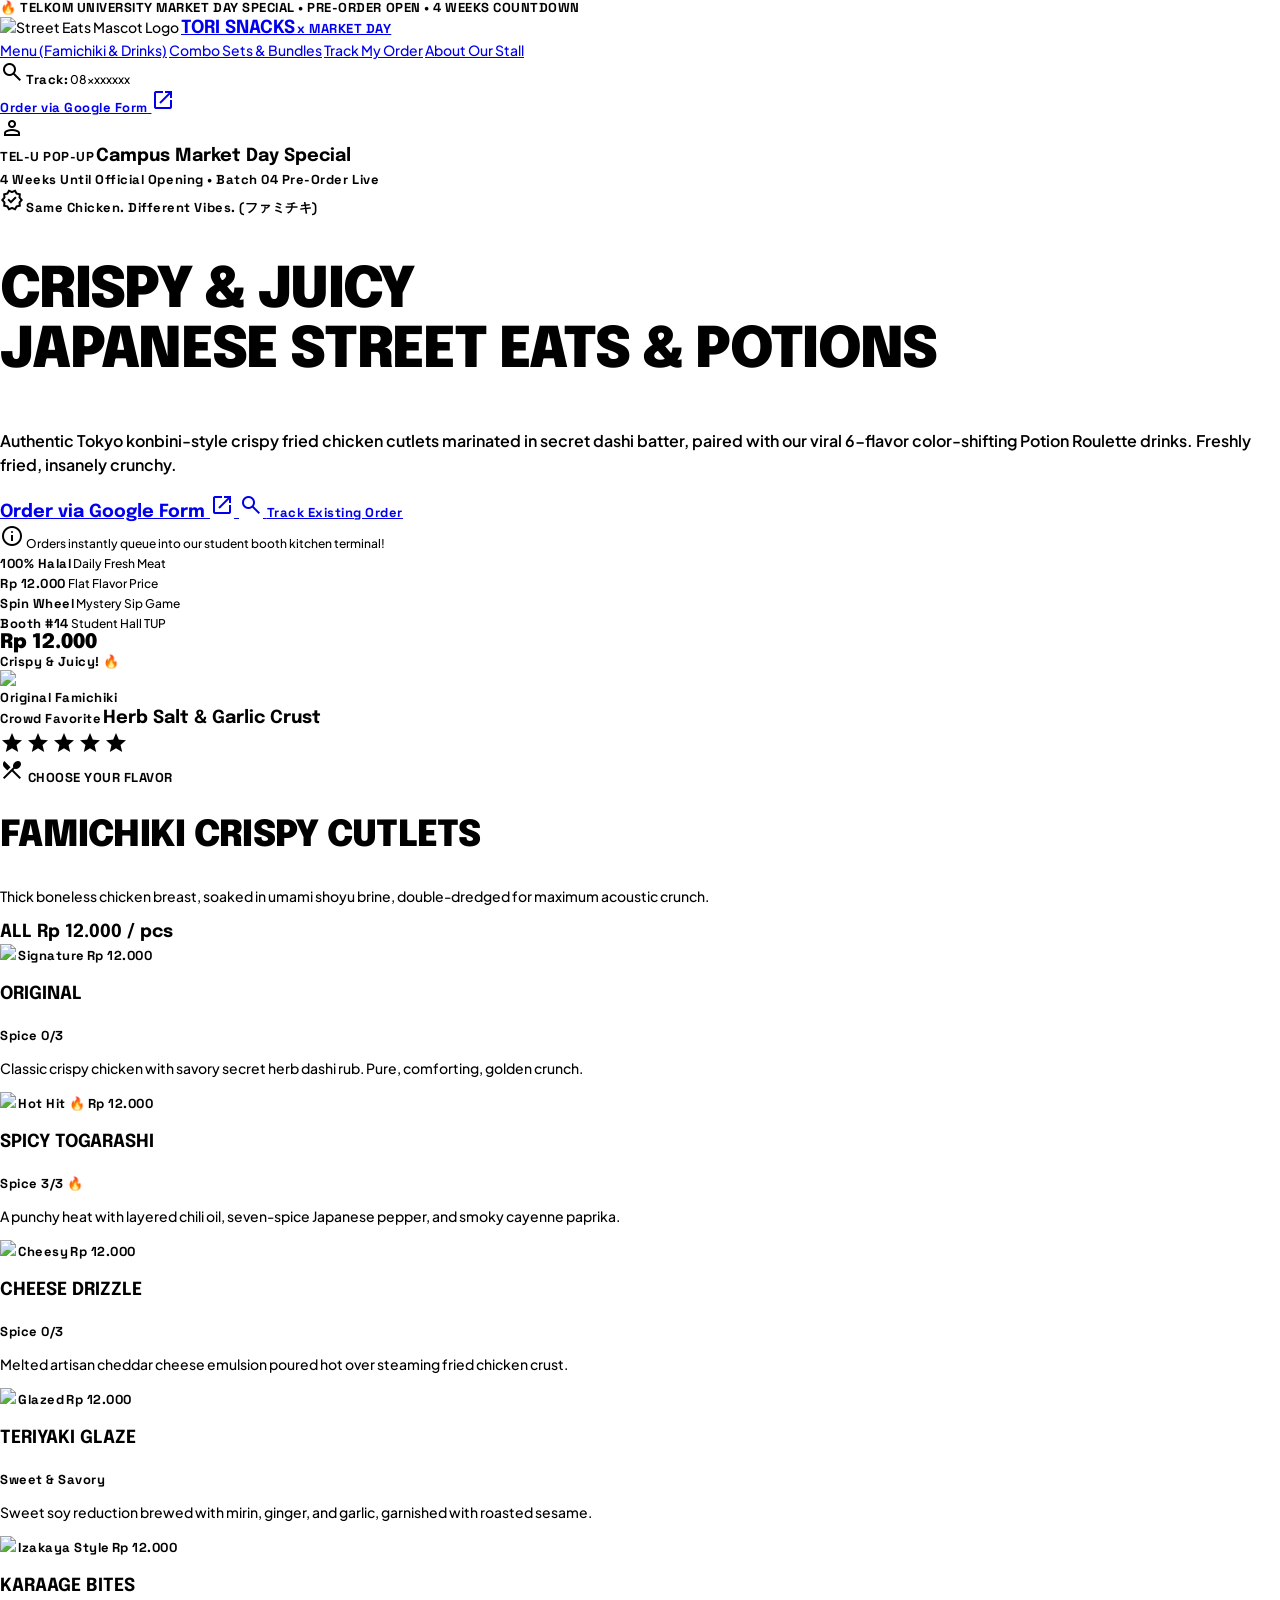
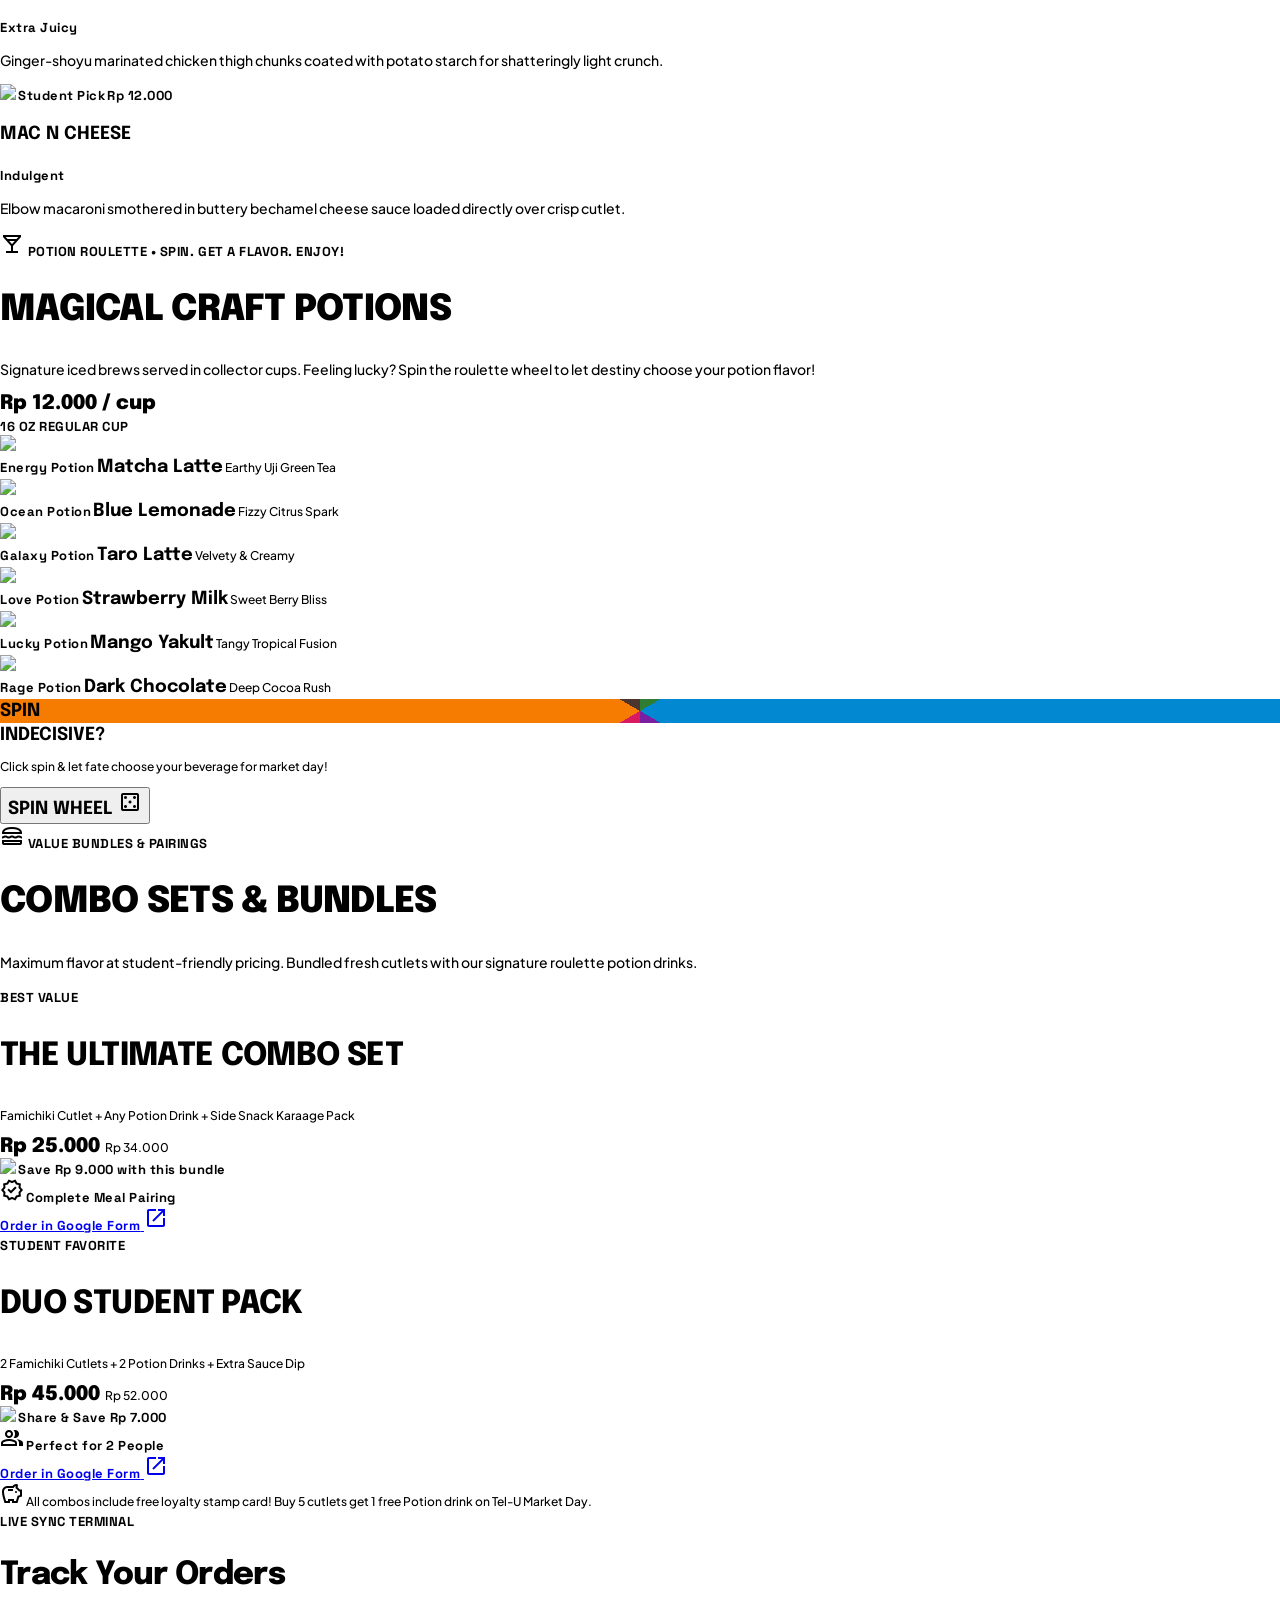
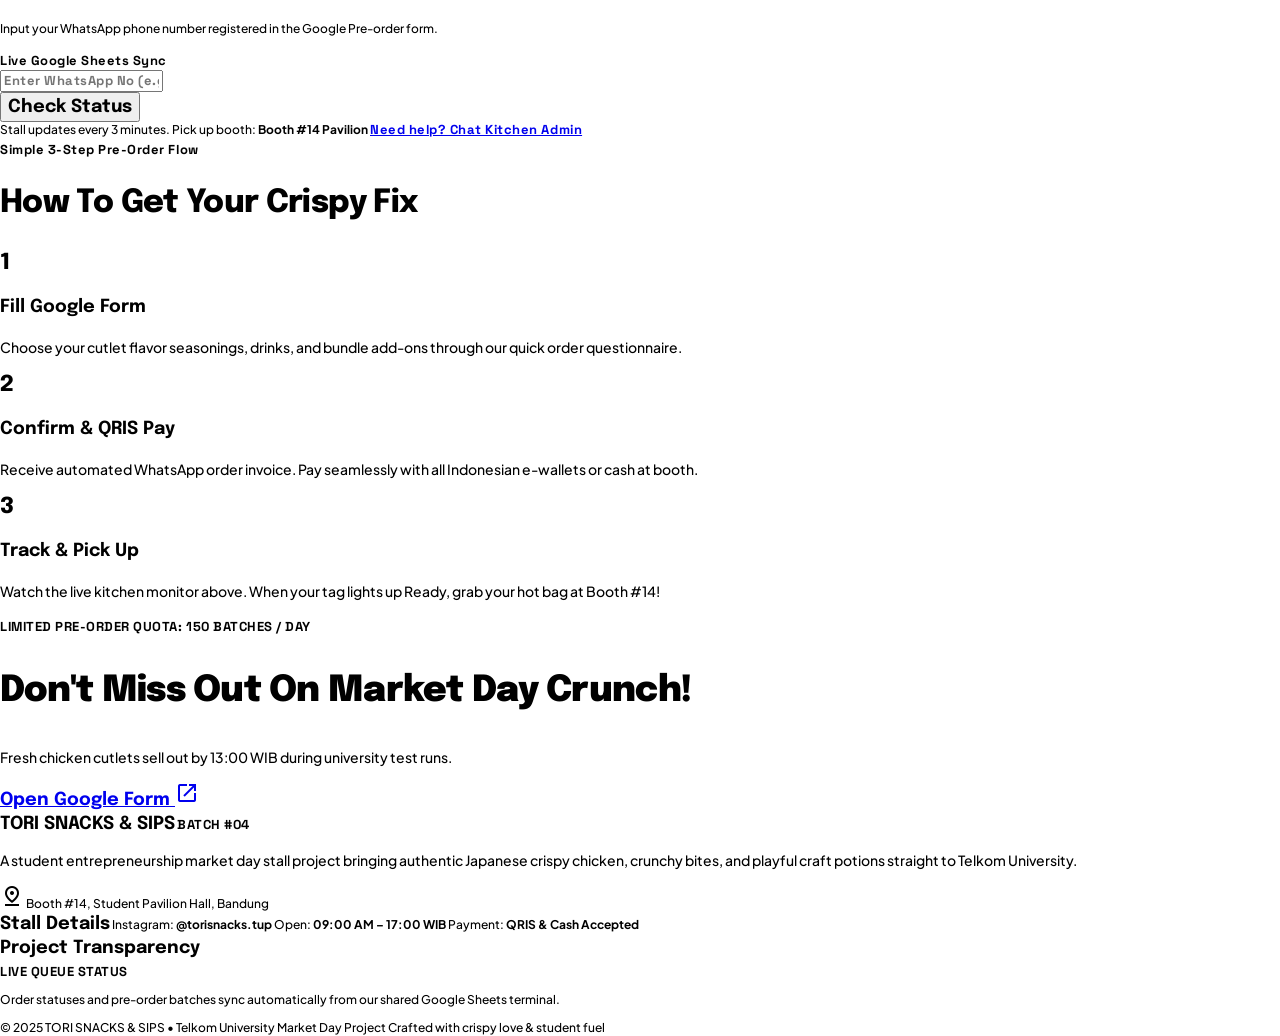
==== index.html @ 55f10fe1 "first commit" ====
<!DOCTYPE html>
<html lang="en">
<head>
  <meta charset="utf-8">
  <meta content="width=device-width, initial-scale=1.0" name="viewport">
  <meta content="web_standard" name="shell-type">
  <title>TORI SNACKS &amp; SIPS</title>

  <!-- Google Fonts & Material Symbols -->
  <link rel="preconnect" href="https://fonts.googleapis.com">
  <link rel="preconnect" href="https://fonts.gstatic.com" crossorigin>
  <link href="https://fonts.googleapis.com/css2?family=Epilogue:wght@700;800;900&amp;family=Plus+Jakarta+Sans:wght@500;600;700&amp;family=Space+Grotesk:wght@700&amp;display=swap" rel="stylesheet">
  <link href="https://fonts.googleapis.com/css2?family=Material+Symbols+Outlined:opsz,wght,FILL,GRAD@20..48,100..700,0..1,-50..200" rel="stylesheet">
  <link href="https://fonts.googleapis.com/css2?family=Material+Symbols+Outlined:wght,FILL@100..700,0..1&amp;display=swap" rel="stylesheet">

  <!-- Tailwind CSS Play CDN with Plugins -->
  <script src="https://cdn.tailwindcss.com?plugins=forms,container-queries"></script>

  <!-- Exact Tailwind Theme Configuration (Synchronous for Pixel-Perfect Fonts) -->
  <script id="tailwind-config">
    tailwind.config = {
      darkMode: "class",
      theme: {
        extend: {
          "colors": {
            "on-surface": "#1e1b16",
            "on-tertiary": "#ffffff",
            "on-primary-fixed-variant": "#930010",
            "tertiary-fixed": "#ffddb9",
            "surface-container-high": "#eee7dd",
            "on-secondary-fixed-variant": "#474746",
            "surface-dim": "#e0d9d0",
            "secondary-fixed": "#e5e2e1",
            "on-primary": "#ffffff",
            "surface-container": "#f4ede3",
            "on-background": "#1e1b16",
            "inverse-on-surface": "#f7f0e6",
            "outline-variant": "#e4beba",
            "inverse-surface": "#33302a",
            "surface-container-highest": "#e8e2d8",
            "primary": "#af101a",
            "on-secondary-container": "#636262",
            "secondary-container": "#e2dfde",
            "tertiary-container": "#9e6300",
            "outline": "#8f6f6c",
            "on-tertiary-fixed": "#2b1700",
            "primary-fixed-dim": "#ffb3ac",
            "on-primary-container": "#fff2f0",
            "on-secondary": "#ffffff",
            "inverse-primary": "#ffb3ac",
            "surface": "#fff8f0",
            "on-error": "#ffffff",
            "tertiary-fixed-dim": "#ffb961",
            "on-primary-fixed": "#410003",
            "secondary": "#5f5e5e",
            "secondary-fixed-dim": "#c8c6c5",
            "on-error-container": "#93000a",
            "primary-container": "#d32f2f",
            "surface-variant": "#e8e2d8",
            "surface-bright": "#fff8f0",
            "error-container": "#ffdad6",
            "on-tertiary-fixed-variant": "#663e00",
            "error": "#ba1a1a",
            "on-secondary-fixed": "#1b1b1c",
            "surface-container-lowest": "#ffffff",
            "on-tertiary-container": "#fff3ea",
            "primary-fixed": "#ffdad6",
            "tertiary": "#7d4d00",
            "on-surface-variant": "#5b403d",
            "surface-container-low": "#faf3e9",
            "background": "#fff8f0",
            "surface-tint": "#ba1a20"
          },
          "borderRadius": {
            "DEFAULT": "0.25rem",
            "lg": "0.5rem",
            "xl": "0.75rem",
            "full": "9999px"
          },
          "spacing": {
            "gutter-desktop": "1.5rem",
            "space-md": "0.875rem",
            "space-sm": "0.5rem",
            "space-xs": "0.25rem",
            "margin": "1rem",
            "space-xl": "2rem",
            "gutter": "1rem",
            "margin-desktop": "2.5rem",
            "space-lg": "1.25rem"
          },
          "fontFamily": {
            "label-badge": ["Space Grotesk"],
            "headline-sm": ["Epilogue"],
            "headline-md": ["Epilogue"],
            "body-sm": ["Plus Jakarta Sans"],
            "price-display": ["Epilogue"],
            "headline-lg-mobile": ["Epilogue"],
            "body-md": ["Plus Jakarta Sans"],
            "display-hero-mobile": ["Epilogue"],
            "headline-lg": ["Epilogue"],
            "body-lg": ["Plus Jakarta Sans"],
            "display-hero": ["Epilogue"]
          },
          "fontSize": {
            "label-badge": ["13px", { "lineHeight": "16px", "letterSpacing": "0.04em", "fontWeight": "700" }],
            "headline-sm": ["18px", { "lineHeight": "24px", "fontWeight": "700" }],
            "headline-md": ["22px", { "lineHeight": "28px", "fontWeight": "800" }],
            "body-sm": ["12px", { "lineHeight": "16px", "fontWeight": "500" }],
            "price-display": ["20px", { "lineHeight": "22px", "fontWeight": "900" }],
            "headline-lg-mobile": ["26px", { "lineHeight": "32px", "fontWeight": "800" }],
            "body-md": ["14px", { "lineHeight": "20px", "fontWeight": "500" }],
            "display-hero-mobile": ["36px", { "lineHeight": "40px", "letterSpacing": "-0.02em", "fontWeight": "900" }],
            "headline-lg": ["32px", { "lineHeight": "38px", "letterSpacing": "-0.02em", "fontWeight": "800" }],
            "body-lg": ["16px", { "lineHeight": "24px", "fontWeight": "600" }],
            "display-hero": ["56px", { "lineHeight": "60px", "letterSpacing": "-0.03em", "fontWeight": "900" }]
          }
        }
      }
    };
  </script>

  <!-- External Stylesheet (Custom Styling & Animations) -->
  <link rel="stylesheet" href="style.css">

  <!-- External Script (Order Tracking & Interactive Logic) -->
  <script src="script.js" defer></script>
</head>

<body class="bg-surface text-on-surface font-body-md selection:bg-primary-fixed selection:text-on-primary-fixed">

  <!-- ==========================================
       HEADER
       ========================================== -->
  <header class="fixed top-0 left-0 right-0 z-50 bg-surface/95 backdrop-blur-md shadow-[0_1px_8px_rgba(0,0,0,0.06)]">
    <!-- Announcement Banner -->
    <div class="bg-primary text-on-primary font-label-badge text-label-badge text-center py-1.5 px-margin tracking-wide overflow-hidden whitespace-nowrap border-b border-inverse-surface/10">
      <span>🔥 TELKOM UNIVERSITY MARKET DAY SPECIAL • PRE-ORDER OPEN • 4 WEEKS COUNTDOWN</span>
    </div>

    <!-- Main Navigation Bar -->
    <div class="h-20 max-w-7xl mx-auto px-margin lg:px-margin-desktop flex items-center justify-between gap-space-md">
      <div class="flex items-center gap-space-sm shrink-0">
        <img alt="Street Eats Mascot Logo" class="h-8 w-auto object-contain" src="https://lh3.googleusercontent.com/aida-public/[base64]">
        <a class="flex flex-col" data-path="menu" href="#menu">
          <span class="font-headline-sm text-headline-sm uppercase tracking-tight text-on-surface leading-tight">TORI SNACKS</span>
          <span class="font-label-badge text-label-badge text-primary uppercase">x MARKET DAY</span>
        </a>
      </div>

      <nav class="hidden xl:flex items-center gap-space-lg" data-active-classes="text-primary font-bold">
        <a aria-current="page" class="transition-colors text-primary font-bold" data-path="menu" href="#menu">Menu (Famichiki &amp; Drinks)</a>
        <a class="font-body-md text-body-md text-on-surface-variant hover:text-on-surface transition-colors" data-path="combo-sets-and-bundles" href="#combos-section">Combo Sets &amp; Bundles</a>
        <a class="font-body-md text-body-md text-on-surface-variant hover:text-on-surface transition-colors" data-path="track-my-order" href="#track-section">Track My Order</a>
        <a class="font-body-md text-body-md text-on-surface-variant hover:text-on-surface transition-colors" data-path="about-our-stall" href="#booth-details">About Our Stall</a>
      </nav>

      <div class="flex items-center gap-space-sm">
        <div id="header-quick-track" class="hidden sm:flex items-center bg-surface-container rounded-full px-space-md py-1.5 gap-space-xs cursor-pointer hover:bg-surface-container-high transition-colors">
          <span class="material-symbols-outlined text-[16px] text-on-surface-variant">search</span>
          <span class="font-label-badge text-label-badge text-on-surface-variant uppercase">Track:</span>
          <span class="font-body-sm text-body-sm text-on-surface">08xxxxxxx</span>
        </div>
        <a class="inline-flex items-center gap-space-xs bg-primary-container text-on-primary font-label-badge text-label-badge px-space-md py-2.5 rounded-xl shadow-[3px_3px_0px_rgba(30,30,30,0.9)] hover:bg-primary transition-all active:translate-x-0.5 active:translate-y-0.5" href="https://forms.gle/mZKQudvXEUE7D7Ty5" rel="noopener noreferrer" target="_blank">
          <span class="whitespace-nowrap">Order via Google Form</span>
          <span class="material-symbols-outlined text-[16px]">open_in_new</span>
        </a>
        <div class="w-8 h-8 rounded-full bg-primary flex items-center justify-center shrink-0">
          <span class="material-symbols-outlined text-on-primary text-[18px]">person</span>
        </div>
      </div>
    </div>
  </header>

  <!-- ==========================================
       MAIN
       ========================================== -->
  <main class="w-full pt-20 bg-surface min-h-[calc(100vh-80px)]">
    <div class="flex flex-col w-full">

      <!-- Dynamic Paper Texture Backing with Subtle Retro Grain -->
      <div class="relative w-full overflow-hidden bg-surface">
        <!-- Decorative Floating Stickers & Ambient Glows -->
        <div class="absolute -top-12 -left-12 w-64 h-64 rounded-full bg-tertiary-fixed-dim/20 blur-3xl pointer-events-none"></div>
        <div class="absolute top-80 -right-16 w-80 h-80 rounded-full bg-primary-fixed/20 blur-3xl pointer-events-none"></div>

        <!-- HERO SECTION -->
        <section class="max-w-7xl mx-auto px-margin lg:px-margin-desktop pt-space-lg pb-space-xl">
          <!-- Announcement Banner -->
          <div class="flex flex-wrap items-center justify-between gap-space-sm bg-surface-container-highest px-space-md py-space-sm rounded-xl mb-space-lg shadow-sm mt-space-lg">
            <div class="flex items-center gap-space-xs">
              <span class="bg-primary text-on-primary font-label-badge text-label-badge px-2.5 py-1 rounded-full uppercase">TEL-U POP-UP</span>
              <span class="font-headline-sm text-headline-sm uppercase tracking-tight text-on-surface">Campus Market Day Special</span>
            </div>
            <div class="flex items-center gap-2">
              <span class="w-2.5 h-2.5 rounded-full bg-primary animate-ping"></span>
              <span class="font-label-badge text-label-badge text-primary uppercase">4 Weeks Until Official Opening • Batch 04 Pre-Order Live</span>
            </div>
          </div>

          <div class="grid grid-cols-1 lg:grid-cols-12 gap-space-lg items-center">
            <!-- Hero Text & Quick Action -->
            <div class="lg:col-span-7 flex flex-col gap-space-md">
              <div class="inline-flex items-center gap-2 self-start bg-tertiary-fixed text-on-tertiary-fixed px-3 py-1 rounded-full shadow-sm">
                <span class="material-symbols-outlined text-[18px]">verified</span>
                <span class="font-label-badge text-label-badge uppercase">Same Chicken. Different Vibes. (ファミチキ)</span>
              </div>
              <h1 class="font-display-hero text-display-hero uppercase text-on-surface tracking-tighter">
                CRISPY &amp; JUICY <br class="hidden sm:inline">
                <span class="text-primary underline decoration-tertiary-fixed-dim decoration-wavy decoration-4">JAPANESE STREET</span> EATS &amp; POTIONS
              </h1>
              <p class="font-body-lg text-body-lg text-on-surface-variant max-w-xl">
                Authentic Tokyo konbini-style crispy fried chicken cutlets marinated in secret dashi batter, paired with our viral 6-flavor color-shifting Potion Roulette drinks. Freshly fried, insanely crunchy.
              </p>
              <!-- Dual CTAs -->
              <div class="flex flex-col sm:flex-row items-stretch sm:items-center gap-space-md pt-space-xs">
                <a class="group flex items-center justify-center gap-space-sm bg-primary text-on-primary font-headline-sm text-headline-sm uppercase px-space-xl py-4 rounded-xl shadow-[4px_4px_0px_#1e1b16] hover:bg-primary-container active:translate-x-0.5 active:translate-y-0.5 transition-all" href="https://forms.gle/mZKQudvXEUE7D7Ty5" rel="noopener noreferrer" target="_blank">
                  <span>Order via Google Form</span>
                  <span class="material-symbols-outlined group-hover:translate-x-1 transition-transform">open_in_new</span>
                </a>
                <a class="flex items-center justify-center gap-space-xs bg-surface-container-low text-on-surface font-label-badge text-label-badge uppercase px-space-lg py-4 rounded-xl shadow-[3px_3px_0px_#1e1b16] hover:bg-surface-container-high active:translate-x-0.5 active:translate-y-0.5 transition-all" href="#track-section">
                  <span class="material-symbols-outlined text-primary text-[20px]">search</span>
                  <span>Track Existing Order</span>
                </a>
              </div>
              <span class="font-body-sm text-body-sm text-on-surface-variant flex items-center gap-1.5">
                <span class="material-symbols-outlined text-tertiary-container text-[16px]">info</span>
                Orders instantly queue into our student booth kitchen terminal!
              </span>
              <!-- Trust / Feature Badges -->
              <div class="grid grid-cols-2 sm:grid-cols-4 gap-space-sm pt-space-md">
                <div class="bg-surface-container p-space-sm rounded-lg flex flex-col items-start">
                  <span class="font-label-badge text-label-badge text-primary uppercase">100% Halal</span>
                  <span class="font-body-sm text-body-sm text-on-surface">Daily Fresh Meat</span>
                </div>
                <div class="bg-surface-container p-space-sm rounded-lg flex flex-col items-start">
                  <span class="font-label-badge text-label-badge text-primary uppercase">Rp 12.000</span>
                  <span class="font-body-sm text-body-sm text-on-surface">Flat Flavor Price</span>
                </div>
                <div class="bg-surface-container p-space-sm rounded-lg flex flex-col items-start">
                  <span class="font-label-badge text-label-badge text-primary uppercase">Spin Wheel</span>
                  <span class="font-body-sm text-body-sm text-on-surface">Mystery Sip Game</span>
                </div>
                <div class="bg-surface-container p-space-sm rounded-lg flex flex-col items-start">
                  <span class="font-label-badge text-label-badge text-primary uppercase">Booth #14</span>
                  <span class="font-body-sm text-body-sm text-on-surface">Student Hall TUP</span>
                </div>
              </div>
            </div>

            <!-- Hero Food Visual Composition -->
            <div class="lg:col-span-5 relative flex justify-center mt-space-lg lg:mt-0">
              <div class="relative w-full max-w-md bg-surface-container-low p-space-md rounded-2xl shadow-[6px_6px_0px_#1e1b16] flex flex-col items-center hover-card-lift">
                <!-- Floating Sticker -->
                <div class="absolute -top-4 -right-4 bg-primary text-on-primary font-price-display text-price-display px-4 py-2 rounded-full shadow-[3px_3px_0px_#1e1b16] rotate-6 z-10 animate-sticker-1">
                  Rp 12.000
                </div>
                <div class="absolute -top-3 -left-3 bg-tertiary-fixed text-on-tertiary-fixed font-label-badge text-label-badge px-3 py-1 rounded-lg -rotate-6 z-10 uppercase animate-sticker-2">
                  Crispy &amp; Juicy! 🔥
                </div>
                <!-- Image Container -->
                <div class="w-full h-72 rounded-xl overflow-hidden bg-surface-container flex items-center justify-center relative zoom-img-container">
                  <img class="w-full h-full object-cover" data-alt="A macro studio shot of golden crunchy Japanese Famichiki fried chicken cutlet steaming hot in a red and white branded paper pouch, crispy craggy batter texture, vibrant lighting, clean commercial food photography against warm cream studio background" src="https://lh3.googleusercontent.com/aida-public/[base64]">
                  <div class="absolute bottom-3 left-3 bg-on-surface/85 backdrop-blur-sm text-surface-container-lowest px-3 py-1 rounded-full text-label-badge font-label-badge uppercase">
                    Original Famichiki
                  </div>
                </div>
                <div class="w-full mt-space-md flex items-center justify-between">
                  <div>
                    <span class="font-label-badge text-label-badge text-primary uppercase block">Crowd Favorite</span>
                    <span class="font-headline-sm text-headline-sm text-on-surface">Herb Salt &amp; Garlic Crust</span>
                  </div>
                  <div class="flex items-center gap-1 text-tertiary-container">
                    <span class="material-symbols-outlined text-[20px]" style="font-variation-settings: 'FILL' 1;">star</span>
                    <span class="material-symbols-outlined text-[20px]" style="font-variation-settings: 'FILL' 1;">star</span>
                    <span class="material-symbols-outlined text-[20px]" style="font-variation-settings: 'FILL' 1;">star</span>
                    <span class="material-symbols-outlined text-[20px]" style="font-variation-settings: 'FILL' 1;">star</span>
                    <span class="material-symbols-outlined text-[20px]" style="font-variation-settings: 'FILL' 1;">star</span>
                  </div>
                </div>
              </div>
            </div>
          </div>
        </section>
      </div>

      <!-- ==========================================
           SECTION 1: FAMICHIKI FLAVOR SHOWCASE
           (3x2 Bento Grid - Pure Display, No Add Button)
           ========================================== -->
      <section id="menu" class="max-w-7xl mx-auto px-margin lg:px-margin-desktop py-space-xl">
        <div class="flex flex-col sm:flex-row sm:items-end justify-between gap-space-sm mb-space-lg">
          <div>
            <div class="inline-flex items-center gap-1.5 text-primary font-label-badge text-label-badge uppercase">
              <span class="material-symbols-outlined text-[16px]">restaurant_menu</span>
              <span>CHOOSE YOUR FLAVOR</span>
            </div>
            <h2 class="font-display-hero-mobile lg:font-headline-lg text-display-hero-mobile lg:text-headline-lg uppercase text-on-surface tracking-tight">
              FAMICHIKI CRISPY CUTLETS
            </h2>
            <p class="font-body-md text-body-md text-on-surface-variant">Thick boneless chicken breast, soaked in umami shoyu brine, double-dredged for maximum acoustic crunch.</p>
          </div>
          <div class="bg-primary text-on-primary font-headline-sm text-headline-sm px-4 py-2 rounded-xl shadow-[3px_3px_0px_#1e1b16] self-start sm:self-auto">
            ALL Rp 12.000 / pcs
          </div>
        </div>

        <!-- 6 Flavors Grid -->
        <div class="grid grid-cols-1 md:grid-cols-2 lg:grid-cols-3 gap-space-lg">
          <!-- 1. ORIGINAL -->
          <div class="bg-surface-container-lowest p-space-md rounded-2xl shadow-[4px_4px_0px_#1e1b16] flex flex-col justify-between hover-card-lift">
            <div>
              <div class="h-48 w-full rounded-xl overflow-hidden bg-surface-container relative mb-space-sm zoom-img-container">
                <img class="w-full h-full object-cover" data-alt="Close-up appetizing shot of an original golden crispy Japanese fried chicken cutlet piece with light herb seasoning crumbs, crunchy golden brown texture, warm food magazine photography style" src="https://lh3.googleusercontent.com/aida-public/[base64]">
                <span class="absolute top-2.5 left-2.5 bg-surface-container-low text-on-surface font-label-badge text-label-badge px-2 py-0.5 rounded-md shadow-sm uppercase">Signature</span>
                <span class="absolute bottom-2.5 right-2.5 bg-primary text-on-primary font-label-badge text-label-badge px-2.5 py-1 rounded-full shadow-sm">Rp 12.000</span>
              </div>
              <div class="flex items-center justify-between mb-1">
                <h3 class="font-headline-sm text-headline-sm uppercase text-on-surface">ORIGINAL</h3>
                <span class="text-tertiary font-label-badge text-label-badge uppercase">Spice 0/3</span>
              </div>
              <p class="font-body-md text-body-md text-on-surface-variant">Classic crispy chicken with savory secret herb dashi rub. Pure, comforting, golden crunch.</p>
            </div>
          </div>

          <!-- 2. SPICY -->
          <div class="bg-surface-container-lowest p-space-md rounded-2xl shadow-[4px_4px_0px_#1e1b16] flex flex-col justify-between hover-card-lift">
            <div>
              <div class="h-48 w-full rounded-xl overflow-hidden bg-surface-container relative mb-space-sm zoom-img-container">
                <img class="w-full h-full object-cover" data-alt="Fiery red-tinted crispy Japanese spicy fried chicken coated in spicy chili pepper togarashi flakes and aromatic paprika powder, mouth-watering hot street food photo" src="https://lh3.googleusercontent.com/aida-public/[base64]">
                <span class="absolute top-2.5 left-2.5 bg-error text-on-error font-label-badge text-label-badge px-2 py-0.5 rounded-md shadow-sm uppercase">Hot Hit 🔥</span>
                <span class="absolute bottom-2.5 right-2.5 bg-primary text-on-primary font-label-badge text-label-badge px-2.5 py-1 rounded-full shadow-sm">Rp 12.000</span>
              </div>
              <div class="flex items-center justify-between mb-1">
                <h3 class="font-headline-sm text-headline-sm uppercase text-primary">SPICY TOGARASHI</h3>
                <span class="text-error font-label-badge text-label-badge uppercase">Spice 3/3 🔥</span>
              </div>
              <p class="font-body-md text-body-md text-on-surface-variant">A punchy heat with layered chili oil, seven-spice Japanese pepper, and smoky cayenne paprika.</p>
            </div>
          </div>

          <!-- 3. CHEESE -->
          <div class="bg-surface-container-lowest p-space-md rounded-2xl shadow-[4px_4px_0px_#1e1b16] flex flex-col justify-between hover-card-lift">
            <div>
              <div class="h-48 w-full rounded-xl overflow-hidden bg-surface-container relative mb-space-sm zoom-img-container">
                <img class="w-full h-full object-cover" data-alt="Crispy golden Japanese chicken cutlet covered in rich golden yellow melted cheddar cheese sauce drizzle, glistening decadent street snack food photography" src="https://lh3.googleusercontent.com/aida-public/[base64]">
                <span class="absolute top-2.5 left-2.5 bg-tertiary-fixed text-on-tertiary-fixed font-label-badge text-label-badge px-2 py-0.5 rounded-md shadow-sm uppercase">Cheesy</span>
                <span class="absolute bottom-2.5 right-2.5 bg-primary text-on-primary font-label-badge text-label-badge px-2.5 py-1 rounded-full shadow-sm">Rp 12.000</span>
              </div>
              <div class="flex items-center justify-between mb-1">
                <h3 class="font-headline-sm text-headline-sm uppercase text-on-surface">CHEESE DRIZZLE</h3>
                <span class="text-tertiary-container font-label-badge text-label-badge uppercase">Spice 0/3</span>
              </div>
              <p class="font-body-md text-body-md text-on-surface-variant">Melted artisan cheddar cheese emulsion poured hot over steaming fried chicken crust.</p>
            </div>
          </div>

          <!-- 4. TERIYAKI -->
          <div class="bg-surface-container-lowest p-space-md rounded-2xl shadow-[4px_4px_0px_#1e1b16] flex flex-col justify-between hover-card-lift">
            <div>
              <div class="h-48 w-full rounded-xl overflow-hidden bg-surface-container relative mb-space-sm zoom-img-container">
                <img class="w-full h-full object-cover" data-alt="Glossy dark amber teriyaki glazed crispy Japanese fried chicken cutlet sprinkled with toasted white sesame seeds and scallion slivers, mouthwatering restaurant styling" src="https://lh3.googleusercontent.com/aida-public/[base64]">
                <span class="absolute top-2.5 left-2.5 bg-surface-container-high text-on-surface font-label-badge text-label-badge px-2 py-0.5 rounded-md shadow-sm uppercase">Glazed</span>
                <span class="absolute bottom-2.5 right-2.5 bg-primary text-on-primary font-label-badge text-label-badge px-2.5 py-1 rounded-full shadow-sm">Rp 12.000</span>
              </div>
              <div class="flex items-center justify-between mb-1">
                <h3 class="font-headline-sm text-headline-sm uppercase text-on-surface">TERIYAKI GLAZE</h3>
                <span class="text-tertiary-container font-label-badge text-label-badge uppercase">Sweet &amp; Savory</span>
              </div>
              <p class="font-body-md text-body-md text-on-surface-variant">Sweet soy reduction brewed with mirin, ginger, and garlic, garnished with roasted sesame.</p>
            </div>
          </div>

          <!-- 5. KARAAGE -->
          <div class="bg-surface-container-lowest p-space-md rounded-2xl shadow-[4px_4px_0px_#1e1b16] flex flex-col justify-between hover-card-lift">
            <div>
              <div class="h-48 w-full rounded-xl overflow-hidden bg-surface-container relative mb-space-sm zoom-img-container">
                <img class="w-full h-full object-cover" data-alt="A heap of golden bite-sized Japanese chicken karaage nuggets in a paper street food basket, with crisp potato starch crust and juicy dark meat chicken" src="https://lh3.googleusercontent.com/aida-public/[base64]">
                <span class="absolute top-2.5 left-2.5 bg-surface-container-high text-on-surface font-label-badge text-label-badge px-2 py-0.5 rounded-md shadow-sm uppercase">Izakaya Style</span>
                <span class="absolute bottom-2.5 right-2.5 bg-primary text-on-primary font-label-badge text-label-badge px-2.5 py-1 rounded-full shadow-sm">Rp 12.000</span>
              </div>
              <div class="flex items-center justify-between mb-1">
                <h3 class="font-headline-sm text-headline-sm uppercase text-on-surface">KARAAGE BITES</h3>
                <span class="text-tertiary font-label-badge text-label-badge uppercase">Extra Juicy</span>
              </div>
              <p class="font-body-md text-body-md text-on-surface-variant">Ginger-shoyu marinated chicken thigh chunks coated with potato starch for shatteringly light crunch.</p>
            </div>
          </div>

          <!-- 6. MAC N CHEESE -->
          <div class="bg-surface-container-lowest p-space-md rounded-2xl shadow-[4px_4px_0px_#1e1b16] flex flex-col justify-between hover-card-lift">
            <div>
              <div class="h-48 w-full rounded-xl overflow-hidden bg-surface-container relative mb-space-sm zoom-img-container">
                <img class="w-full h-full object-cover" data-alt="Crispy fried chicken cutlet piled high with creamy macaroni and melted double cheese sauce topping, decadent comfort food shot with parsley dusting" src="https://lh3.googleusercontent.com/aida-public/[base64]">
                <span class="absolute top-2.5 left-2.5 bg-tertiary-fixed text-on-tertiary-fixed font-label-badge text-label-badge px-2 py-0.5 rounded-md shadow-sm uppercase">Student Pick</span>
                <span class="absolute bottom-2.5 right-2.5 bg-primary text-on-primary font-label-badge text-label-badge px-2.5 py-1 rounded-full shadow-sm">Rp 12.000</span>
              </div>
              <div class="flex items-center justify-between mb-1">
                <h3 class="font-headline-sm text-headline-sm uppercase text-on-surface">MAC N CHEESE</h3>
                <span class="text-tertiary-container font-label-badge text-label-badge uppercase">Indulgent</span>
              </div>
              <p class="font-body-md text-body-md text-on-surface-variant">Elbow macaroni smothered in buttery bechamel cheese sauce loaded directly over crisp cutlet.</p>
            </div>
          </div>
        </div>
      </section>

      <!-- ==========================================
           SECTION 2: MAGICAL CRAFT POTIONS & INTERACTIVE SPIN WHEEL
           ========================================== -->
      <section class="max-w-7xl mx-auto px-margin lg:px-margin-desktop py-space-xl">
        <div class="bg-[#24211e] text-[#fff8f0] p-space-lg lg:p-space-xl rounded-3xl shadow-[6px_6px_0px_#1e1b16] relative overflow-hidden">
          <div class="flex flex-col lg:flex-row items-start lg:items-center justify-between gap-space-md mb-space-lg border-b border-white/10 pb-space-md">
            <div>
              <div class="inline-flex items-center gap-2 bg-[#d32f2f] text-white px-3 py-1 rounded-full text-label-badge font-label-badge uppercase mb-2">
                <span class="material-symbols-outlined text-[16px]">local_bar</span>
                <span>POTION ROULETTE • SPIN. GET A FLAVOR. ENJOY!</span>
              </div>
              <h2 class="font-display-hero-mobile lg:font-headline-lg text-display-hero-mobile lg:text-headline-lg uppercase text-white tracking-tight">MAGICAL CRAFT POTIONS</h2>
              <p class="font-body-md text-body-md text-white/70 max-w-xl">Signature iced brews served in collector cups. Feeling lucky? Spin the roulette wheel to let destiny choose your potion flavor!</p>
            </div>
            <div class="flex items-center gap-3">
              <div class="bg-primary text-on-primary font-price-display text-price-display px-4 py-2 rounded-2xl shadow-[3px_3px_0px_rgba(0,0,0,0.5)]">Rp 12.000 / cup</div>
              <span class="font-label-badge text-label-badge uppercase tracking-wider text-white/60">16 OZ REGULAR CUP</span>
            </div>
          </div>

          <div class="grid grid-cols-1 lg:grid-cols-12 gap-space-lg items-center">
            <!-- 6 Potion Flavors Grid -->
            <div class="lg:col-span-8 grid grid-cols-2 sm:grid-cols-3 gap-space-md">
              <!-- 1. Energy Potion -->
              <div id="potion-card-0" class="bg-white/5 border border-white/10 rounded-2xl p-space-sm flex flex-col items-center text-center transition-all">
                <div class="w-full h-32 rounded-xl overflow-hidden mb-space-xs bg-black/20 zoom-img-container">
                  <img class="w-full h-full object-cover" data-alt="Cold iced matcha green tea latte in clear cup with lid" src="https://lh3.googleusercontent.com/aida-public/[base64]">
                </div>
                <span class="bg-[#2e7d32] text-white text-[11px] font-label-badge px-2 py-0.5 rounded uppercase mb-1">Energy Potion</span>
                <span class="font-headline-sm text-sm uppercase text-white">Matcha Latte</span>
                <span class="font-body-sm text-xs text-white/70">Earthy Uji Green Tea</span>
              </div>

              <!-- 2. Ocean Potion -->
              <div id="potion-card-1" class="bg-white/5 border border-white/10 rounded-2xl p-space-sm flex flex-col items-center text-center transition-all">
                <div class="w-full h-32 rounded-xl overflow-hidden mb-space-xs bg-black/20 zoom-img-container">
                  <img class="w-full h-full object-cover" data-alt="Bright blue ocean lemonade iced drink in clear cup" src="https://images.unsplash.com/photo-1513558161293-cdaf765ed2fd?w=500&amp;auto=format&amp;fit=crop&amp;q=60" onerror="this.onerror=null;this.src='https://images.unsplash.com/photo-1513558161293-cdaf765ed2fd?w=500&amp;auto=format&amp;fit=crop&amp;q=60';">
                </div>
                <span class="bg-[#0288d1] text-white text-[11px] font-label-badge px-2 py-0.5 rounded uppercase mb-1">Ocean Potion</span>
                <span class="font-headline-sm text-sm uppercase text-white">Blue Lemonade</span>
                <span class="font-body-sm text-xs text-white/70">Fizzy Citrus Spark</span>
              </div>

              <!-- 3. Galaxy Potion -->
              <div id="potion-card-2" class="bg-white/5 border border-white/10 rounded-2xl p-space-sm flex flex-col items-center text-center transition-all">
                <div class="w-full h-32 rounded-xl overflow-hidden mb-space-xs bg-black/20 zoom-img-container">
                  <img class="w-full h-full object-cover" data-alt="Creamy purple taro iced latte beverage in clear cup" src="https://images.unsplash.com/photo-1572490122747-3968b75cc699?w=500&amp;auto=format&amp;fit=crop&amp;q=60">
                </div>
                <span class="bg-[#7b1fa2] text-white text-[11px] font-label-badge px-2 py-0.5 rounded uppercase mb-1">Galaxy Potion</span>
                <span class="font-headline-sm text-sm uppercase text-white">Taro Latte</span>
                <span class="font-body-sm text-xs text-white/70">Velvety &amp; Creamy</span>
              </div>

              <!-- 4. Love Potion -->
              <div id="potion-card-3" class="bg-white/5 border border-white/10 rounded-2xl p-space-sm flex flex-col items-center text-center transition-all">
                <div class="w-full h-32 rounded-xl overflow-hidden mb-space-xs bg-black/20 zoom-img-container">
                  <img class="w-full h-full object-cover" data-alt="Pink strawberry milk drink with iced layers in clear plastic cup" src="https://images.unsplash.com/photo-1553787499-6f9133860278?w=500&amp;auto=format&amp;fit=crop&amp;q=60">
                </div>
                <span class="bg-[#d81b60] text-white text-[11px] font-label-badge px-2 py-0.5 rounded uppercase mb-1">Love Potion</span>
                <span class="font-headline-sm text-sm uppercase text-white">Strawberry Milk</span>
                <span class="font-body-sm text-xs text-white/70">Sweet Berry Bliss</span>
              </div>

              <!-- 5. Lucky Potion -->
              <div id="potion-card-4" class="bg-white/5 border border-white/10 rounded-2xl p-space-sm flex flex-col items-center text-center transition-all">
                <div class="w-full h-32 rounded-xl overflow-hidden mb-space-xs bg-black/20 zoom-img-container">
                  <img class="w-full h-full object-cover" data-alt="Tropical yellow iced mango yakult drink with ice cubes in clear takeaway cup" src="https://images.unsplash.com/photo-1623065422902-30a2d299bbe4?w=500&amp;auto=format&amp;fit=crop&amp;q=60">
                </div>
                <span class="bg-[#f57c00] text-white text-[11px] font-label-badge px-2 py-0.5 rounded uppercase mb-1">Lucky Potion</span>
                <span class="font-headline-sm text-sm uppercase text-white">Mango Yakult</span>
                <span class="font-body-sm text-xs text-white/70">Tangy Tropical Fusion</span>
              </div>

              <!-- 6. Rage Potion -->
              <div id="potion-card-5" class="bg-white/5 border border-white/10 rounded-2xl p-space-sm flex flex-col items-center text-center transition-all">
                <div class="w-full h-32 rounded-xl overflow-hidden mb-space-xs bg-black/20 zoom-img-container">
                  <img class="w-full h-full object-cover" data-alt="Rich iced dark chocolate beverage with chocolate drizzle in cup" src="https://images.unsplash.com/photo-1541658016709-82535e94bc69?w=500&amp;auto=format&amp;fit=crop&amp;q=60">
                </div>
                <span class="bg-[#4e342e] text-white text-[11px] font-label-badge px-2 py-0.5 rounded uppercase mb-1">Rage Potion</span>
                <span class="font-headline-sm text-sm uppercase text-white">Dark Chocolate</span>
                <span class="font-body-sm text-xs text-white/70">Deep Cocoa Rush</span>
              </div>
            </div>

            <!-- Interactive Wheel Spinner -->
            <div class="lg:col-span-4 bg-white/5 border border-white/10 p-space-md rounded-2xl flex flex-col items-center text-center">
              <div class="relative w-48 h-48 my-2 flex items-center justify-center">
                <!-- Pointer -->
                <div id="roulette-pointer" class="absolute -top-3 left-1/2 -translate-x-1/2 z-20 w-0 h-0 border-l-[10px] border-l-transparent border-r-[10px] border-r-transparent border-t-[16px] border-t-white drop-shadow"></div>
                <!-- Rotating Wheel -->
                <div class="w-44 h-44 rounded-full border-4 border-white shadow-xl flex items-center justify-center overflow-hidden" id="roulette-wheel" style="background: conic-gradient(#2e7d32 0deg 60deg, #0288d1 60deg 120deg, #7b1fa2 120deg 180deg, #d81b60 180deg 240deg, #f57c00 240deg 300deg, #4e342e 300deg 360deg);">
                  <div class="w-14 h-14 rounded-full bg-white text-on-surface font-headline-sm text-[12px] flex items-center justify-center uppercase font-black shadow-md z-10 select-none">SPIN</div>
                </div>
              </div>
              <div class="mt-2">
                <span class="font-headline-sm text-headline-sm uppercase text-white block">INDECISIVE?</span>
                <p class="font-body-sm text-xs text-white/70 mt-0.5" id="roulette-result">Click spin &amp; let fate choose your beverage for market day!</p>
              </div>
              <button class="mt-4 w-full bg-primary hover:bg-primary-container text-on-primary font-headline-sm text-headline-sm uppercase py-3 rounded-xl shadow-[3px_3px_0px_#000000] active:translate-x-0.5 active:translate-y-0.5 transition-all flex items-center justify-center gap-2 cursor-pointer" id="spin-button" onclick="spinRoulette()">
                <span>SPIN WHEEL</span>
                <span class="material-symbols-outlined text-[18px]">casino</span>
              </button>
            </div>
          </div>
        </div>
      </section>

      <!-- ==========================================
           SECTION 3: BALANCED COMBO SETS
           (The Ultimate Combo + Duo Student Pack, No Add-Ons)
           ========================================== -->
      <section class="max-w-7xl mx-auto px-margin lg:px-margin-desktop py-space-xl" id="combos-section">
        <div class="text-center mb-space-lg">
          <div class="inline-flex items-center gap-1.5 text-primary font-label-badge text-label-badge uppercase mb-1">
            <span class="material-symbols-outlined text-[16px]">lunch_dining</span>
            <span>VALUE BUNDLES &amp; PAIRINGS</span>
          </div>
          <h2 class="font-display-hero-mobile lg:font-headline-lg text-display-hero-mobile lg:text-headline-lg uppercase text-on-surface tracking-tight">COMBO SETS &amp; BUNDLES</h2>
          <p class="font-body-md text-body-md text-on-surface-variant max-w-xl mx-auto">Maximum flavor at student-friendly pricing. Bundled fresh cutlets with our signature roulette potion drinks.</p>
        </div>

        <div class="grid grid-cols-1 md:grid-cols-2 gap-space-lg items-stretch">
          <!-- Combo 1: The Ultimate Combo Set -->
          <div class="bg-surface-container p-space-lg rounded-3xl shadow-[5px_5px_0px_#1e1b16] flex flex-col justify-between relative overflow-hidden hover-card-lift">
            <div>
              <div class="flex items-start justify-between gap-space-sm mb-space-md">
                <div>
                  <span class="bg-primary text-on-primary font-label-badge text-label-badge px-3 py-1 rounded-full uppercase">BEST VALUE</span>
                  <h3 class="font-headline-lg text-headline-lg uppercase text-on-surface mt-2">THE ULTIMATE COMBO SET</h3>
                  <p class="font-body-sm text-body-sm text-on-surface-variant">Famichiki Cutlet + Any Potion Drink + Side Snack Karaage Pack</p>
                </div>
                <div class="bg-primary text-on-primary font-price-display text-price-display px-4 py-2 rounded-2xl shadow-[3px_3px_0px_#1e1b16] text-right shrink-0">
                  Rp 25.000
                  <span class="block font-body-sm text-body-sm text-primary-fixed-dim line-through font-normal">Rp 34.000</span>
                </div>
              </div>

              <div class="w-full h-64 rounded-2xl overflow-hidden bg-surface-container-high mb-space-md relative zoom-img-container">
                <img class="w-full h-full object-cover" data-alt="The ultimate combo meal of Japanese crispy Famichiki chicken cutlet, iced Taro latte craft drink, and crispy karaage nuggets" src="https://lh3.googleusercontent.com/aida-public/[base64]">
                <span class="absolute bottom-3 left-3 bg-inverse-surface/90 text-inverse-on-surface font-label-badge text-label-badge px-3 py-1 rounded-lg uppercase shadow-sm">Save Rp 9.000 with this bundle</span>
              </div>
            </div>

            <div class="bg-surface-container-lowest p-space-md rounded-2xl shadow-sm flex items-center justify-between gap-space-sm">
              <div class="flex items-center gap-2">
                <span class="material-symbols-outlined text-primary text-[20px]">verified</span>
                <span class="font-label-badge text-label-badge uppercase text-on-surface">Complete Meal Pairing</span>
              </div>
              <a class="bg-primary hover:bg-primary-container text-on-primary font-label-badge text-label-badge uppercase px-4 py-2.5 rounded-xl shadow-[2px_2px_0px_#1e1b16] active:translate-x-0.5 active:translate-y-0.5 transition-all flex items-center gap-1.5" href="https://forms.gle/mZKQudvXEUE7D7Ty5" rel="noopener noreferrer" target="_blank">
                <span>Order in Google Form</span>
                <span class="material-symbols-outlined text-[16px]">open_in_new</span>
              </a>
            </div>
          </div>

          <!-- Combo 2: Duo Student Pack -->
          <div class="bg-surface-container-low p-space-lg rounded-3xl shadow-[5px_5px_0px_#1e1b16] flex flex-col justify-between relative overflow-hidden hover-card-lift">
            <div>
              <div class="flex items-start justify-between gap-space-sm mb-space-md">
                <div>
                  <span class="bg-tertiary-fixed text-on-tertiary-fixed font-label-badge text-label-badge px-3 py-1 rounded-full uppercase">STUDENT FAVORITE</span>
                  <h3 class="font-headline-lg text-headline-lg uppercase text-on-surface mt-2">DUO STUDENT PACK</h3>
                  <p class="font-body-sm text-body-sm text-on-surface-variant">2 Famichiki Cutlets + 2 Potion Drinks + Extra Sauce Dip</p>
                </div>
                <div class="bg-primary text-on-primary font-price-display text-price-display px-4 py-2 rounded-2xl shadow-[3px_3px_0px_#1e1b16] text-right shrink-0">
                  Rp 45.000
                  <span class="block font-body-sm text-body-sm text-primary-fixed-dim line-through font-normal">Rp 52.000</span>
                </div>
              </div>

              <div class="w-full h-64 rounded-2xl overflow-hidden bg-surface-container-high mb-space-md relative flex items-center justify-center zoom-img-container">
                <img class="w-full h-full object-cover" data-alt="Duo Japanese fried chicken cutlets with cold drinks and savory sauce dip spread" src="https://lh3.googleusercontent.com/aida-public/[base64]">
                <span class="absolute bottom-3 left-3 bg-inverse-surface/90 text-inverse-on-surface font-label-badge text-label-badge px-3 py-1 rounded-lg uppercase shadow-sm">Share &amp; Save Rp 7.000</span>
              </div>
            </div>

            <div class="bg-surface-container-lowest p-space-md rounded-2xl shadow-sm flex items-center justify-between gap-space-sm">
              <div class="flex items-center gap-2">
                <span class="material-symbols-outlined text-primary text-[20px]">group</span>
                <span class="font-label-badge text-label-badge uppercase text-on-surface">Perfect for 2 People</span>
              </div>
              <a class="bg-primary hover:bg-primary-container text-on-primary font-label-badge text-label-badge uppercase px-4 py-2.5 rounded-xl shadow-[2px_2px_0px_#1e1b16] active:translate-x-0.5 active:translate-y-0.5 transition-all flex items-center gap-1.5" href="https://forms.gle/mZKQudvXEUE7D7Ty5" rel="noopener noreferrer" target="_blank">
                <span>Order in Google Form</span>
                <span class="material-symbols-outlined text-[16px]">open_in_new</span>
              </a>
            </div>
          </div>
        </div>

        <div class="mt-space-lg bg-surface-container p-space-sm rounded-xl flex items-center justify-center gap-space-sm text-center">
          <span class="material-symbols-outlined text-tertiary-container text-[24px]">savings</span>
          <span class="font-body-sm text-body-sm text-on-surface">All combos include free loyalty stamp card! Buy 5 cutlets get 1 free Potion drink on Tel-U Market Day.</span>
        </div>
      </section>

      <!-- ==========================================
           SECTION 4: 'TRACK YOUR ORDERS' LIVE PROTOTYPE
           (Live Google Apps Script Integration from api_testing.html)
           ========================================== -->
      <section class="max-w-4xl mx-auto px-margin lg:px-margin-desktop py-space-xl" id="track-section">
        <div class="bg-surface-container-lowest p-space-lg lg:p-space-xl rounded-3xl shadow-[6px_6px_0px_#1e1b16]">
          <div class="flex flex-col sm:flex-row sm:items-center justify-between gap-space-xs mb-space-lg pb-space-sm border-b border-surface-container">
            <div>
              <div class="flex items-center gap-2">
                <span class="w-2.5 h-2.5 rounded-full bg-[#2E7D32] animate-pulse"></span>
                <span class="font-label-badge text-label-badge text-primary uppercase">LIVE SYNC TERMINAL</span>
              </div>
              <h2 class="font-headline-lg text-headline-lg uppercase text-on-surface">Track Your Orders</h2>
              <p class="font-body-sm text-body-sm text-on-surface-variant">Input your WhatsApp phone number registered in the Google Pre-order form.</p>
            </div>
            <span class="bg-surface-container px-3 py-1 rounded-full font-label-badge text-label-badge text-on-surface-variant self-start sm:self-auto">
              Live Google Sheets Sync
            </span>
          </div>

          <!-- Phone Search Input Bar -->
          <div class="flex flex-col sm:flex-row items-stretch gap-space-sm mb-space-lg">
            <div class="relative flex-1">
              <input class="w-full bg-surface-container-low px-4 py-3.5 rounded-xl font-label-badge text-label-badge text-on-surface placeholder:text-on-secondary-container shadow-inner focus:outline-none focus:bg-surface-container transition-all" id="tracking-input" placeholder="Enter WhatsApp No (e.g. 088212386621)" type="text">
            </div>
            <button id="check-status-btn" class="bg-[#0070F3] hover:bg-blue-600 text-surface-container-lowest font-headline-sm text-headline-sm uppercase px-space-xl py-3.5 rounded-xl shadow-[3px_3px_0px_#1e1b16] active:translate-x-0.5 active:translate-y-0.5 transition-all cursor-pointer" onclick="checkOrderStatus()">
              Check Status
            </button>
          </div>

          <!-- Live Dynamic Results Container (Populated via script.js when searching) -->
          <div class="flex flex-col gap-space-md" id="tracking-results"></div>

          <div class="mt-space-md pt-space-md border-t border-surface-container flex flex-col sm:flex-row items-center justify-between gap-space-xs font-body-sm text-body-sm text-on-surface-variant">
            <span>Stall updates every 3 minutes. Pick up booth: <strong class="text-on-surface">Booth #14 Pavilion</strong></span>
            <a class="text-primary hover:underline font-label-badge text-label-badge uppercase" href="https://wa.me/" target="_blank">Need help? Chat Kitchen Admin</a>
          </div>
        </div>
      </section>

      <!-- ==========================================
           SECTION 5: HOW IT WORKS & FAQ (3-step guide)
           ========================================== -->
      <section class="max-w-7xl mx-auto px-margin lg:px-margin-desktop py-space-xl">
        <div class="text-center mb-space-lg">
          <span class="font-label-badge text-label-badge text-primary uppercase">Simple 3-Step Pre-Order Flow</span>
          <h2 class="font-headline-lg text-headline-lg uppercase text-on-surface">How To Get Your Crispy Fix</h2>
        </div>
        <div class="grid grid-cols-1 md:grid-cols-3 gap-space-lg">
          <!-- Step 1 -->
          <div class="bg-surface-container-low p-space-lg rounded-2xl shadow-[4px_4px_0px_#1e1b16] flex flex-col items-center text-center hover-card-lift">
            <div class="w-14 h-14 rounded-full bg-primary text-on-primary font-headline-md text-headline-md flex items-center justify-center mb-space-sm shadow-md">
              1
            </div>
            <h3 class="font-headline-sm text-headline-sm uppercase text-on-surface mb-space-xs">Fill Google Form</h3>
            <p class="font-body-md text-body-md text-on-surface-variant">
              Choose your cutlet flavor seasonings, drinks, and bundle add-ons through our quick order questionnaire.
            </p>
          </div>
          <!-- Step 2 -->
          <div class="bg-surface-container-low p-space-lg rounded-2xl shadow-[4px_4px_0px_#1e1b16] flex flex-col items-center text-center hover-card-lift">
            <div class="w-14 h-14 rounded-full bg-primary text-on-primary font-headline-md text-headline-md flex items-center justify-center mb-space-sm shadow-md">
              2
            </div>
            <h3 class="font-headline-sm text-headline-sm uppercase text-on-surface mb-space-xs">Confirm &amp; QRIS Pay</h3>
            <p class="font-body-md text-body-md text-on-surface-variant">
              Receive automated WhatsApp order invoice. Pay seamlessly with all Indonesian e-wallets or cash at booth.
            </p>
          </div>
          <!-- Step 3 -->
          <div class="bg-surface-container-low p-space-lg rounded-2xl shadow-[4px_4px_0px_#1e1b16] flex flex-col items-center text-center hover-card-lift">
            <div class="w-14 h-14 rounded-full bg-primary text-on-primary font-headline-md text-headline-md flex items-center justify-center mb-space-sm shadow-md">
              3
            </div>
            <h3 class="font-headline-sm text-headline-sm uppercase text-on-surface mb-space-xs">Track &amp; Pick Up</h3>
            <p class="font-body-md text-body-md text-on-surface-variant">
              Watch the live kitchen monitor above. When your tag lights up <span class="text-[#0277BD] font-bold">Ready</span>, grab your hot bag at Booth #14!
            </p>
          </div>
        </div>

        <!-- Final Call To Action Banner -->
        <div class="mt-space-xl bg-primary-container text-on-primary p-space-lg lg:p-space-xl rounded-3xl shadow-[6px_6px_0px_#1e1b16] flex flex-col md:flex-row items-center justify-between gap-space-lg">
          <div class="flex flex-col gap-1 text-center md:text-left">
            <span class="font-label-badge text-label-badge uppercase tracking-wider text-tertiary-fixed">LIMITED PRE-ORDER QUOTA: 150 BATCHES / DAY</span>
            <h3 class="font-display-hero-mobile text-display-hero-mobile uppercase tracking-tight">Don't Miss Out On Market Day Crunch!</h3>
            <p class="font-body-md text-body-md text-primary-fixed">Fresh chicken cutlets sell out by 13:00 WIB during university test runs.</p>
          </div>
          <a class="bg-surface-container-lowest text-on-surface hover:bg-surface-container font-headline-sm text-headline-sm uppercase px-space-xl py-4 rounded-xl shadow-[4px_4px_0px_#1e1b16] active:translate-x-0.5 active:translate-y-0.5 transition-all whitespace-nowrap inline-flex items-center gap-2" href="https://forms.gle/mZKQudvXEUE7D7Ty5" rel="noopener noreferrer" target="_blank">
            <span>Open Google Form</span>
            <span class="material-symbols-outlined text-[20px]">open_in_new</span>
          </a>
        </div>
      </section>

    </div>
  </main>

  <!-- ==========================================
       FOOTER
       ========================================== -->
  <footer class="w-full bg-surface-container-low text-on-surface border-t border-surface-container-high" id="booth-details">
    <div class="max-w-7xl mx-auto px-margin lg:px-margin-desktop py-space-xl">
      <div class="grid grid-cols-1 md:grid-cols-4 gap-space-lg mb-space-xl">
        <div class="md:col-span-2 flex flex-col gap-space-sm">
          <div class="flex items-center gap-space-xs">
            <span class="font-headline-sm text-headline-sm uppercase text-primary">TORI SNACKS &amp; SIPS</span>
            <span class="bg-tertiary-fixed text-on-tertiary-fixed font-label-badge text-label-badge px-2 py-0.5 rounded-full">BATCH #04</span>
          </div>
          <p class="font-body-md text-body-md text-on-surface-variant max-w-md">A student entrepreneurship market day stall project bringing authentic Japanese crispy chicken, crunchy bites, and playful craft potions straight to Telkom University.</p>
          <div class="flex items-center gap-space-sm mt-space-xs">
            <span class="material-symbols-outlined text-primary text-[20px]">pin_drop</span>
            <span class="font-body-sm text-body-sm font-bold text-on-surface">Booth #14, Student Pavilion Hall, Bandung</span>
          </div>
        </div>

        <div class="flex flex-col gap-space-xs">
          <span class="font-headline-sm text-headline-sm uppercase text-on-surface">Stall Details</span>
          <span class="font-body-sm text-body-sm text-on-surface-variant">Instagram: <strong class="text-on-surface">@torisnacks.tup</strong></span>
          <span class="font-body-sm text-body-sm text-on-surface-variant">Open: <strong class="text-on-surface">09:00 AM – 17:00 WIB</strong></span>
          <span class="font-body-sm text-body-sm text-on-surface-variant">Payment: <strong class="text-on-surface">QRIS &amp; Cash Accepted</strong></span>
        </div>

        <div class="flex flex-col gap-space-xs">
          <span class="font-headline-sm text-headline-sm uppercase text-on-surface">Project Transparency</span>
          <div class="bg-surface-container p-space-sm rounded-lg flex flex-col gap-space-xs">
            <div class="flex items-center gap-1.5">
              <span class="w-2 h-2 rounded-full bg-tertiary-container animate-pulse"></span>
              <span class="font-label-badge text-label-badge text-on-surface">LIVE QUEUE STATUS</span>
            </div>
            <p class="font-body-sm text-body-sm text-on-surface-variant">Order statuses and pre-order batches sync automatically from our shared Google Sheets terminal.</p>
          </div>
        </div>
      </div>

      <div class="pt-space-md border-t border-surface-container-high flex flex-col sm:flex-row items-center justify-between gap-space-sm font-body-sm text-body-sm text-on-surface-variant">
        <span>© 2025 TORI SNACKS &amp; SIPS • Telkom University Market Day Project</span>
        <span>Crafted with crispy love &amp; student fuel</span>
      </div>
    </div>
  </footer>

</body>
</html>
---- style.css ----
/* ==========================================================================
   TORI SNACKS & SIPS - Exact Styling & Micro-Animations
   ========================================================================== */

@layer base {
  html, body {
    margin: 0;
    padding: 0;
  }
  body {
    overscroll-behavior: none;
  }
  main > :first-child {
    margin-top: 0 !important;
  }
  main > :last-child {
    margin-bottom: 0 !important;
  }
}

::-webkit-scrollbar {
  display: none;
}

/* ==========================================================================
   EXACT TYPOGRAPHY METRICS (Exact match to Google Stitch)
   ========================================================================== */
.font-display-hero,
.text-display-hero {
  font-family: 'Epilogue', sans-serif !important;
  font-size: 56px !important;
  line-height: 60px !important;
  letter-spacing: -0.03em !important;
  font-weight: 900 !important;
}

.text-display-hero-mobile,
.font-display-hero-mobile {
  font-family: 'Epilogue', sans-serif !important;
  font-size: 36px !important;
  line-height: 40px !important;
  letter-spacing: -0.02em !important;
  font-weight: 900 !important;
}

.font-headline-lg,
.text-headline-lg {
  font-family: 'Epilogue', sans-serif !important;
  font-size: 32px !important;
  line-height: 38px !important;
  letter-spacing: -0.02em !important;
  font-weight: 800 !important;
}

.font-headline-md,
.text-headline-md {
  font-family: 'Epilogue', sans-serif !important;
  font-size: 22px !important;
  line-height: 28px !important;
  font-weight: 800 !important;
}

.font-headline-sm,
.text-headline-sm {
  font-family: 'Epilogue', sans-serif !important;
  font-size: 18px !important;
  line-height: 24px !important;
  font-weight: 700 !important;
}

.font-price-display,
.text-price-display {
  font-family: 'Epilogue', sans-serif !important;
  font-size: 20px !important;
  line-height: 22px !important;
  font-weight: 900 !important;
}

.font-label-badge,
.text-label-badge {
  font-family: 'Space Grotesk', sans-serif !important;
  font-size: 13px !important;
  line-height: 16px !important;
  letter-spacing: 0.04em !important;
  font-weight: 700 !important;
}

.font-body-lg,
.text-body-lg {
  font-family: 'Plus Jakarta Sans', sans-serif !important;
  font-size: 16px !important;
  line-height: 24px !important;
  font-weight: 600 !important;
}

.font-body-md,
.text-body-md {
  font-family: 'Plus Jakarta Sans', sans-serif !important;
  font-size: 14px !important;
  line-height: 20px !important;
  font-weight: 500 !important;
}

.font-body-sm,
.text-body-sm {
  font-family: 'Plus Jakarta Sans', sans-serif !important;
  font-size: 12px !important;
  line-height: 16px !important;
  font-weight: 500 !important;
}

/* ==========================================================================
   ENHANCED MICRO-ANIMATIONS (Non-disruptive, smooth)
   ========================================================================== */

/* Floating stickers */
@keyframes floatSticker1 {
  0%, 100% { transform: rotate(6deg) translateY(0px); }
  50% { transform: rotate(7.5deg) translateY(-5px); }
}

@keyframes floatSticker2 {
  0%, 100% { transform: rotate(-6deg) translateY(0px); }
  50% { transform: rotate(-4.5deg) translateY(-4px); }
}

.animate-sticker-1 {
  animation: floatSticker1 3.8s ease-in-out infinite;
}

.animate-sticker-2 {
  animation: floatSticker2 4.2s ease-in-out infinite 0.4s;
}

/* Card subtle hover elevation */
.hover-card-lift {
  transition: transform 0.22s cubic-bezier(0.2, 0.8, 0.2, 1), box-shadow 0.22s cubic-bezier(0.2, 0.8, 0.2, 1);
}

.hover-card-lift:hover {
  transform: translateY(-4px);
  box-shadow: 6px 6px 0px #1e1b16;
}

/* Food image zoom */
.zoom-img-container {
  overflow: hidden;
}

.zoom-img-container img {
  transition: transform 0.35s ease;
}

.zoom-img-container:hover img {
  transform: scale(1.05);
}

/* Roulette wheel */
#roulette-wheel {
  transition: transform 3.2s cubic-bezier(0.12, 0.85, 0.25, 1);
  transform-origin: center center;
  will-change: transform;
}

/* Pointer tick while spinning */
@keyframes pointerTick {
  0%, 100% { transform: translateX(-50%) rotate(0deg); }
  40% { transform: translateX(-50%) rotate(-10deg); }
  80% { transform: translateX(-50%) rotate(8deg); }
}

.pointer-ticking {
  animation: pointerTick 0.12s infinite ease-in-out;
}

/* Selected potion card highlight */
.potion-highlight {
  border-color: #ffddb9 !important;
  box-shadow: 0 0 16px rgba(255, 221, 185, 0.35);
  transform: scale(1.02);
  transition: all 0.3s ease;
}

/* Order cards entry */
@keyframes slideInUp {
  from {
    opacity: 0;
    transform: translateY(10px);
  }
  to {
    opacity: 1;
    transform: translateY(0);
  }
}

.order-card-enter {
  animation: slideInUp 0.3s ease forwards;
}

/* Confetti particles */
.roulette-confetti {
  position: fixed;
  width: 7px;
  height: 7px;
  border-radius: 2px;
  pointer-events: none;
  z-index: 9999;
  animation: confettiBurst 1.6s ease-out forwards;
}

@keyframes confettiBurst {
  0% {
    opacity: 1;
    transform: translate(0, 0) rotate(0deg);
  }
  100% {
    opacity: 0;
    transform: translate(var(--dx), var(--dy)) rotate(540deg);
  }
}

/* Toast message */
#toast-msg {
  position: fixed;
  bottom: 1.25rem;
  right: 1.25rem;
  z-index: 999;
  transform: translateY(100px);
  opacity: 0;
  transition: transform 0.25s ease, opacity 0.25s ease;
  pointer-events: none;
}

#toast-msg.active {
  transform: translateY(0);
  opacity: 1;
}
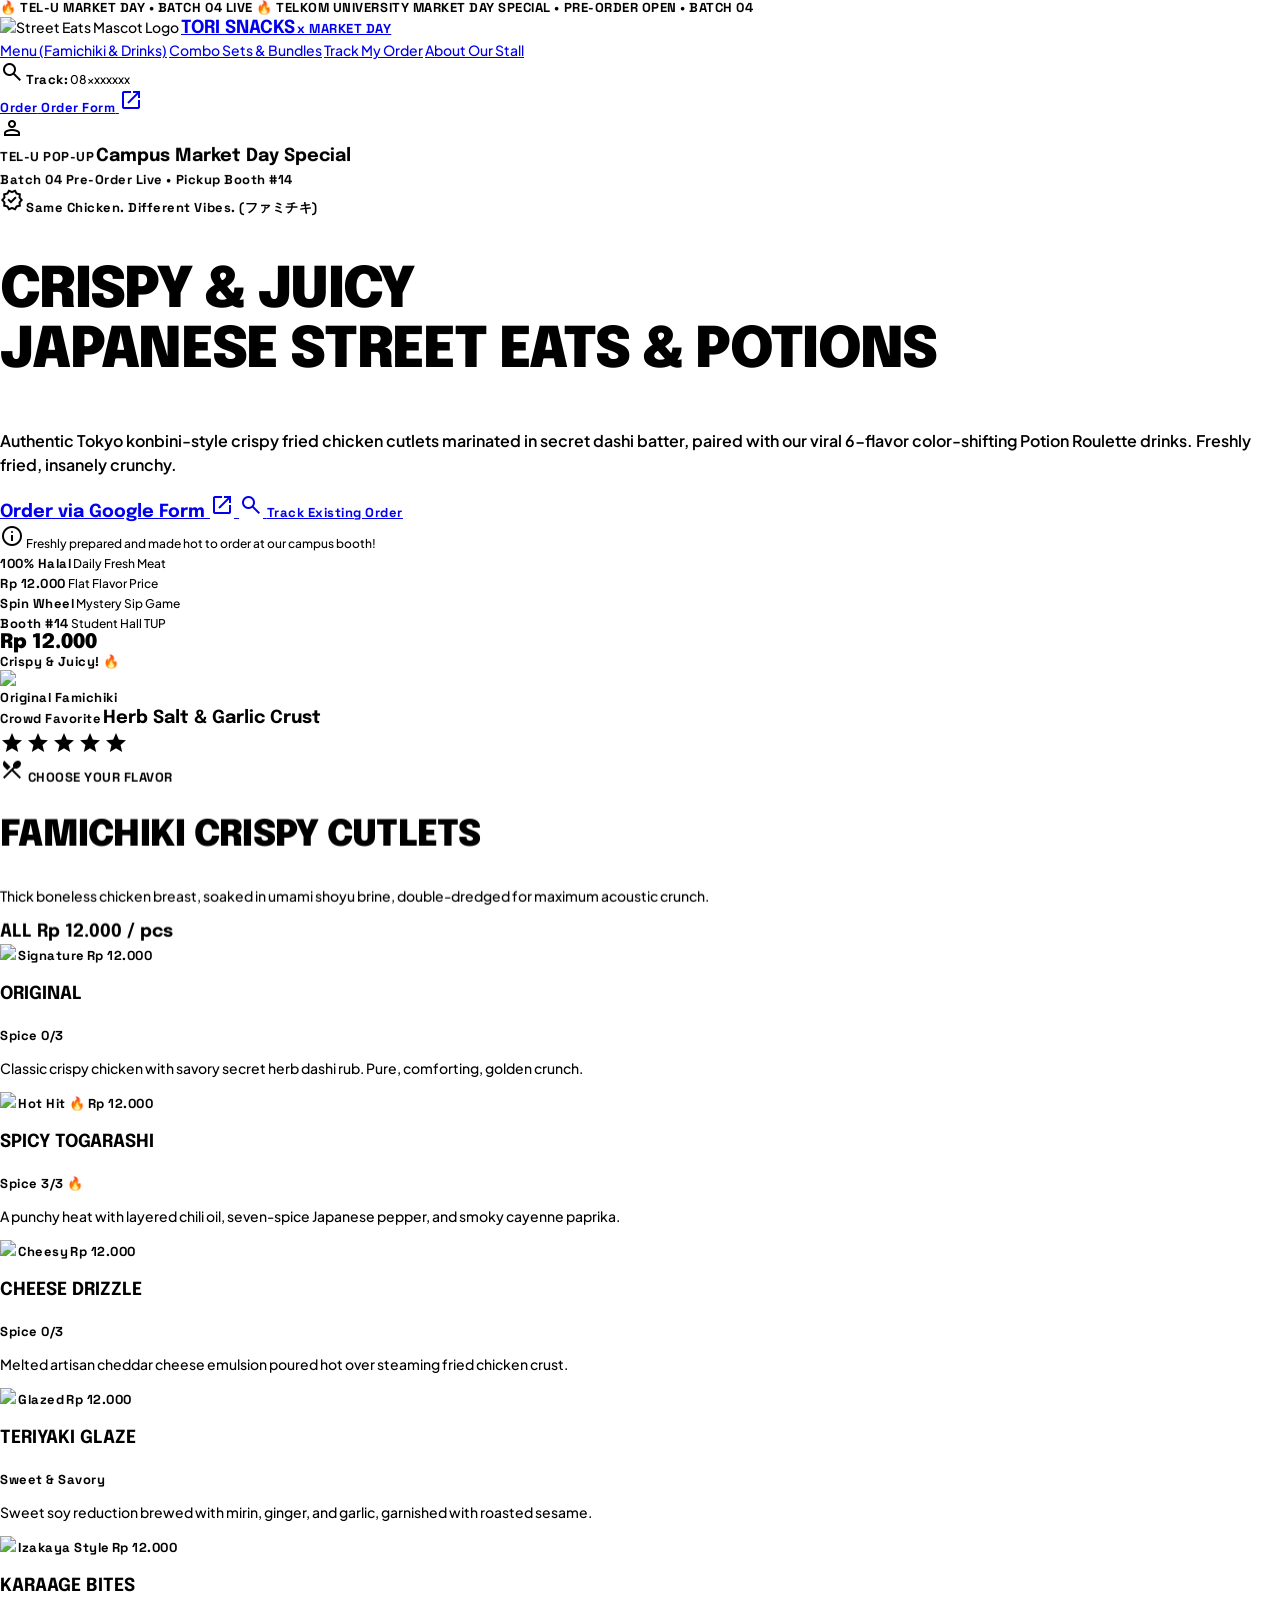
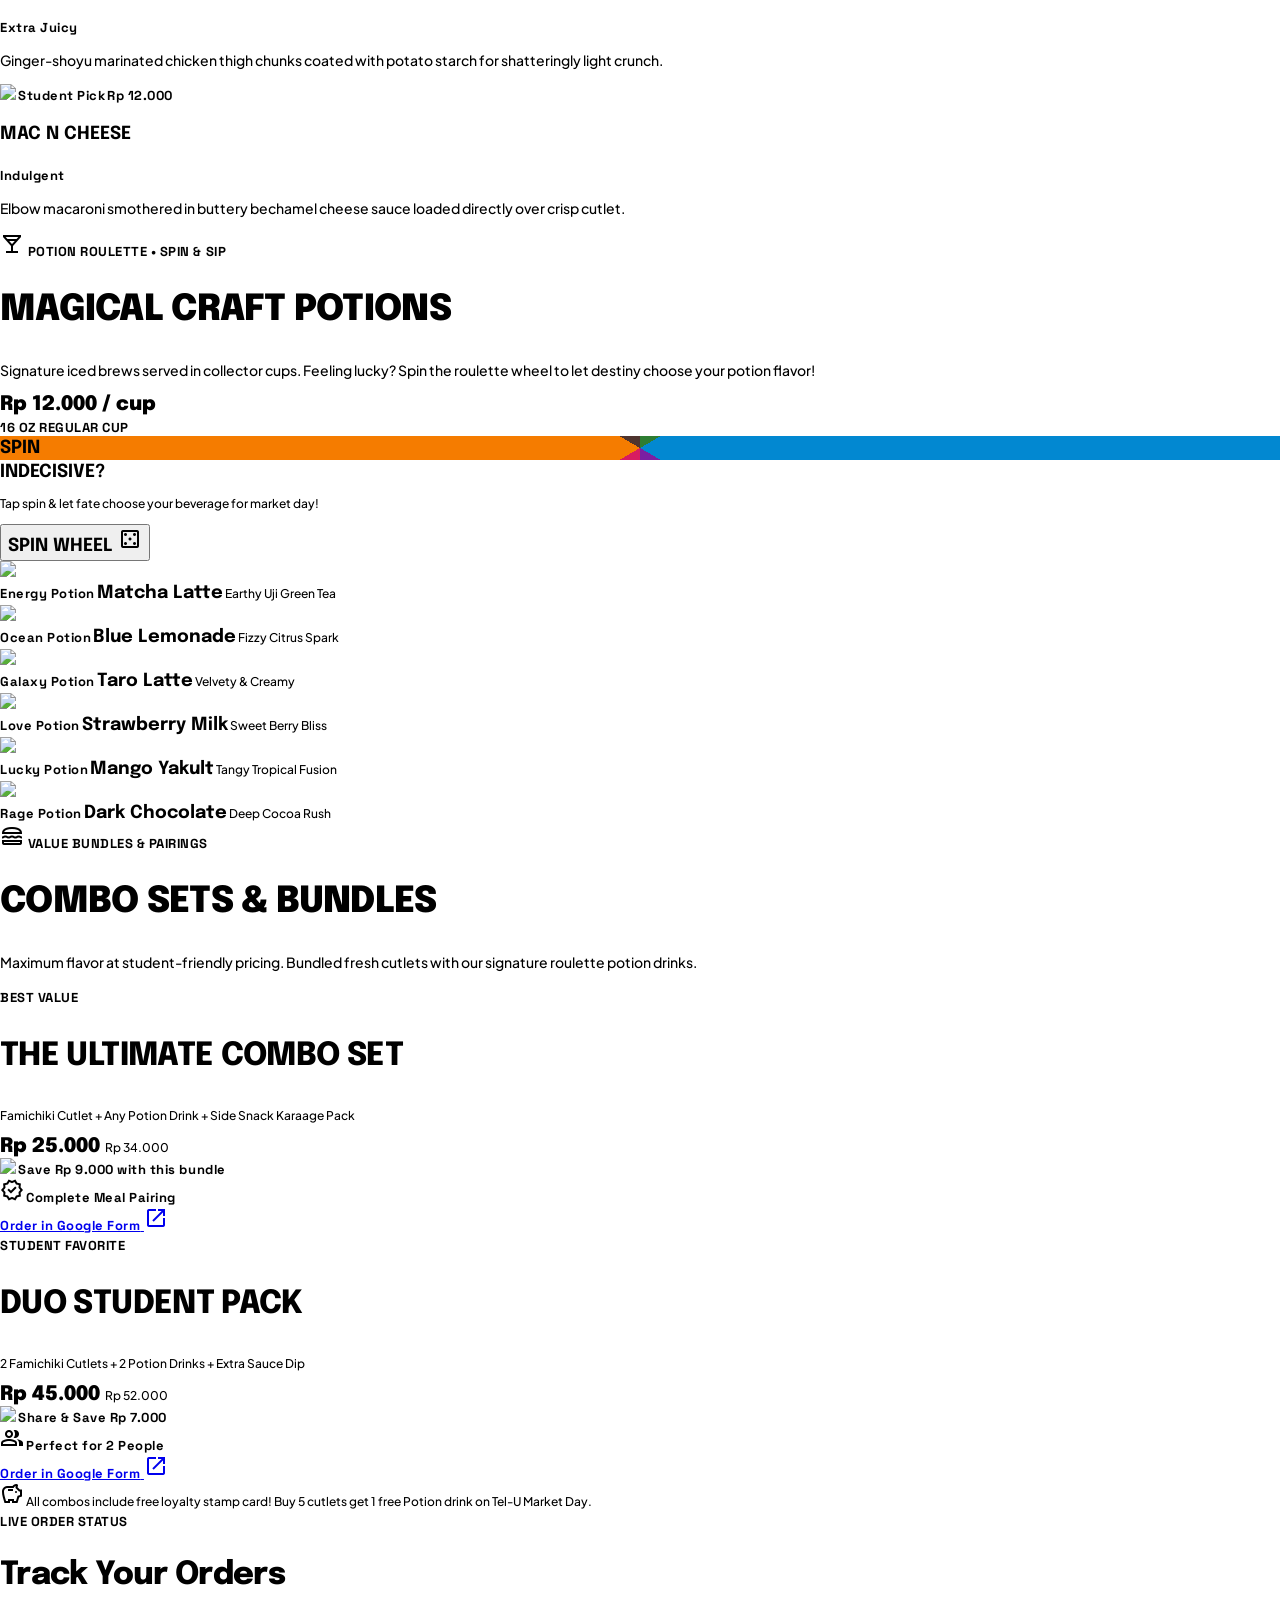
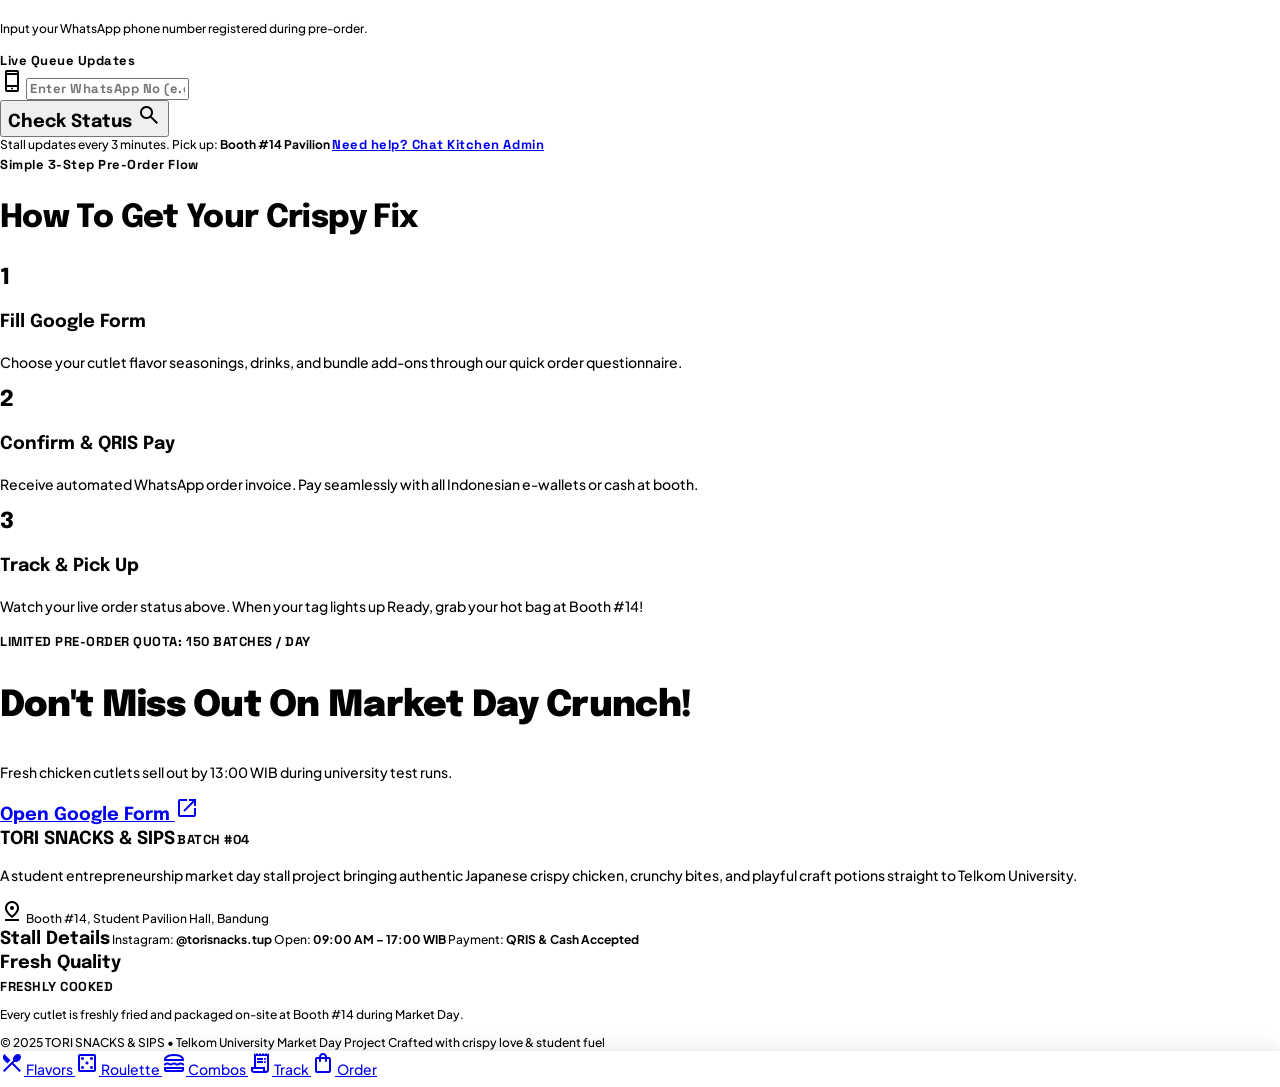
==== commit 11c1f2e8: "second commit" ====
--- a/index.html
+++ b/index.html
@@ -126,46 +126,49 @@
   <script src="script.js" defer></script>
 </head>
 
-<body class="bg-surface text-on-surface font-body-md selection:bg-primary-fixed selection:text-on-primary-fixed">
+<body class="bg-surface text-on-surface font-body-md selection:bg-primary-fixed selection:text-on-primary-fixed pb-24 sm:pb-0">
 
   <!-- ==========================================
        HEADER
        ========================================== -->
-  <header class="fixed top-0 left-0 right-0 z-50 bg-surface/95 backdrop-blur-md shadow-[0_1px_8px_rgba(0,0,0,0.06)]">
+  <header class="fixed top-0 left-0 right-0 z-50 bg-surface/95 backdrop-blur-md shadow-[0_1px_8px_rgba(0,0,0,0.06)] w-full max-w-full">
     <!-- Announcement Banner -->
-    <div class="bg-primary text-on-primary font-label-badge text-label-badge text-center py-1.5 px-margin tracking-wide overflow-hidden whitespace-nowrap border-b border-inverse-surface/10">
-      <span>🔥 TELKOM UNIVERSITY MARKET DAY SPECIAL • PRE-ORDER OPEN • 4 WEEKS COUNTDOWN</span>
+    <div class="bg-primary text-on-primary font-label-badge text-[11px] sm:text-label-badge text-center py-1 sm:py-1.5 px-3 tracking-wide overflow-hidden whitespace-nowrap border-b border-inverse-surface/10 flex items-center justify-center gap-2 w-full">
+      <span class="inline-block w-1.5 h-1.5 rounded-full bg-tertiary-fixed animate-ping shrink-0"></span>
+      <span class="sm:hidden font-bold truncate">🔥 TEL-U MARKET DAY • BATCH 04 LIVE</span>
+      <span class="hidden sm:inline truncate">🔥 TELKOM UNIVERSITY MARKET DAY SPECIAL • PRE-ORDER OPEN • BATCH 04</span>
     </div>
 
     <!-- Main Navigation Bar -->
-    <div class="h-20 max-w-7xl mx-auto px-margin lg:px-margin-desktop flex items-center justify-between gap-space-md">
-      <div class="flex items-center gap-space-sm shrink-0">
-        <img alt="Street Eats Mascot Logo" class="h-8 w-auto object-contain" src="https://lh3.googleusercontent.com/aida-public/[base64]">
+    <div class="h-14 sm:h-20 max-w-7xl mx-auto px-3 sm:px-margin lg:px-margin-desktop flex items-center justify-between gap-2 sm:gap-space-md w-full">
+      <div class="flex items-center gap-2 sm:gap-space-sm shrink-0">
+        <img alt="Street Eats Mascot Logo" class="h-7 sm:h-8 w-auto object-contain" src="https://lh3.googleusercontent.com/aida-public/[base64]">
         <a class="flex flex-col" data-path="menu" href="#menu">
-          <span class="font-headline-sm text-headline-sm uppercase tracking-tight text-on-surface leading-tight">TORI SNACKS</span>
-          <span class="font-label-badge text-label-badge text-primary uppercase">x MARKET DAY</span>
+          <span class="font-headline-sm text-sm sm:text-headline-sm uppercase tracking-tight text-on-surface leading-tight font-black whitespace-nowrap">TORI SNACKS</span>
+          <span class="font-label-badge text-[9px] sm:text-label-badge text-primary uppercase font-bold whitespace-nowrap">x MARKET DAY</span>
         </a>
       </div>
 
       <nav class="hidden xl:flex items-center gap-space-lg" data-active-classes="text-primary font-bold">
-        <a aria-current="page" class="transition-colors text-primary font-bold" data-path="menu" href="#menu">Menu (Famichiki &amp; Drinks)</a>
+        <a aria-current="page" class="transition-colors text-primary font-bold hover:opacity-80" data-path="menu" href="#menu">Menu (Famichiki &amp; Drinks)</a>
         <a class="font-body-md text-body-md text-on-surface-variant hover:text-on-surface transition-colors" data-path="combo-sets-and-bundles" href="#combos-section">Combo Sets &amp; Bundles</a>
         <a class="font-body-md text-body-md text-on-surface-variant hover:text-on-surface transition-colors" data-path="track-my-order" href="#track-section">Track My Order</a>
         <a class="font-body-md text-body-md text-on-surface-variant hover:text-on-surface transition-colors" data-path="about-our-stall" href="#booth-details">About Our Stall</a>
       </nav>
 
-      <div class="flex items-center gap-space-sm">
-        <div id="header-quick-track" class="hidden sm:flex items-center bg-surface-container rounded-full px-space-md py-1.5 gap-space-xs cursor-pointer hover:bg-surface-container-high transition-colors">
+      <div class="flex items-center gap-1.5 sm:gap-space-sm shrink-0">
+        <div id="header-quick-track" class="hidden sm:flex items-center bg-surface-container rounded-full px-space-md py-1.5 gap-space-xs cursor-pointer hover:bg-surface-container-high transition-colors btn-tactile">
           <span class="material-symbols-outlined text-[16px] text-on-surface-variant">search</span>
           <span class="font-label-badge text-label-badge text-on-surface-variant uppercase">Track:</span>
           <span class="font-body-sm text-body-sm text-on-surface">08xxxxxxx</span>
         </div>
-        <a class="inline-flex items-center gap-space-xs bg-primary-container text-on-primary font-label-badge text-label-badge px-space-md py-2.5 rounded-xl shadow-[3px_3px_0px_rgba(30,30,30,0.9)] hover:bg-primary transition-all active:translate-x-0.5 active:translate-y-0.5" href="https://forms.gle/mZKQudvXEUE7D7Ty5" rel="noopener noreferrer" target="_blank">
-          <span class="whitespace-nowrap">Order via Google Form</span>
-          <span class="material-symbols-outlined text-[16px]">open_in_new</span>
+        <a class="inline-flex items-center gap-1 bg-primary-container text-on-primary font-label-badge text-xs sm:text-label-badge px-2.5 sm:px-space-md py-1.5 sm:py-2.5 rounded-xl shadow-[2px_2px_0px_rgba(30,30,30,0.9)] hover:bg-primary transition-all btn-tactile shrink-0" href="https://forms.gle/mZKQudvXEUE7D7Ty5" rel="noopener noreferrer" target="_blank">
+          <span class="whitespace-nowrap font-bold sm:hidden">Order</span>
+          <span class="whitespace-nowrap font-bold hidden sm:inline">Order Form</span>
+          <span class="material-symbols-outlined text-[14px] sm:text-[16px]">open_in_new</span>
         </a>
-        <div class="w-8 h-8 rounded-full bg-primary flex items-center justify-center shrink-0">
-          <span class="material-symbols-outlined text-on-primary text-[18px]">person</span>
+        <div class="w-7 h-7 sm:w-8 sm:h-8 rounded-full bg-primary hidden sm:flex items-center justify-center shrink-0">
+          <span class="material-symbols-outlined text-on-primary text-[16px] sm:text-[18px]">person</span>
         </div>
       </div>
     </div>
@@ -174,107 +177,107 @@
   <!-- ==========================================
        MAIN
        ========================================== -->
-  <main class="w-full pt-20 bg-surface min-h-[calc(100vh-80px)]">
-    <div class="flex flex-col w-full">
+  <main class="w-full pt-16 sm:pt-24 bg-surface min-h-[calc(100vh-80px)] overflow-x-hidden">
+    <div class="flex flex-col w-full max-w-full overflow-x-hidden">
 
       <!-- Dynamic Paper Texture Backing with Subtle Retro Grain -->
-      <div class="relative w-full overflow-hidden bg-surface">
-        <!-- Decorative Floating Stickers & Ambient Glows -->
+      <div class="relative w-full max-w-full overflow-hidden bg-surface">
+        <!-- Decorative Floating Ambient Glows -->
         <div class="absolute -top-12 -left-12 w-64 h-64 rounded-full bg-tertiary-fixed-dim/20 blur-3xl pointer-events-none"></div>
-        <div class="absolute top-80 -right-16 w-80 h-80 rounded-full bg-primary-fixed/20 blur-3xl pointer-events-none"></div>
+        <div class="absolute top-80 right-0 sm:-right-16 w-60 sm:w-80 h-60 sm:h-80 rounded-full bg-primary-fixed/20 blur-3xl pointer-events-none"></div>
 
         <!-- HERO SECTION -->
-        <section class="max-w-7xl mx-auto px-margin lg:px-margin-desktop pt-space-lg pb-space-xl">
+        <section class="max-w-7xl mx-auto px-4 sm:px-margin lg:px-margin-desktop pt-2 sm:pt-space-lg pb-space-xl w-full">
           <!-- Announcement Banner -->
-          <div class="flex flex-wrap items-center justify-between gap-space-sm bg-surface-container-highest px-space-md py-space-sm rounded-xl mb-space-lg shadow-sm mt-space-lg">
+          <div class="reveal-on-scroll reveal-fade-down flex flex-col sm:flex-row sm:items-center justify-between gap-2 bg-surface-container-highest px-3.5 sm:px-space-md py-2.5 sm:py-space-sm rounded-xl mb-6 sm:mb-space-lg shadow-sm mt-2 sm:mt-space-lg border border-on-surface/5 w-full">
             <div class="flex items-center gap-space-xs">
-              <span class="bg-primary text-on-primary font-label-badge text-label-badge px-2.5 py-1 rounded-full uppercase">TEL-U POP-UP</span>
-              <span class="font-headline-sm text-headline-sm uppercase tracking-tight text-on-surface">Campus Market Day Special</span>
+              <span class="bg-primary text-on-primary font-label-badge text-[10px] sm:text-label-badge px-2 sm:px-2.5 py-0.5 sm:py-1 rounded-full uppercase">TEL-U POP-UP</span>
+              <span class="font-headline-sm text-xs sm:text-headline-sm uppercase tracking-tight text-on-surface font-bold">Campus Market Day Special</span>
             </div>
             <div class="flex items-center gap-2">
-              <span class="w-2.5 h-2.5 rounded-full bg-primary animate-ping"></span>
-              <span class="font-label-badge text-label-badge text-primary uppercase">4 Weeks Until Official Opening • Batch 04 Pre-Order Live</span>
-            </div>
-          </div>
-
-          <div class="grid grid-cols-1 lg:grid-cols-12 gap-space-lg items-center">
+              <span class="w-2 h-2 rounded-full bg-primary animate-ping"></span>
+              <span class="font-label-badge text-[11px] sm:text-label-badge text-primary uppercase font-bold">Batch 04 Pre-Order Live • Pickup Booth #14</span>
+            </div>
+          </div>
+
+          <div class="grid grid-cols-1 lg:grid-cols-12 gap-6 lg:gap-space-lg items-center w-full">
             <!-- Hero Text & Quick Action -->
-            <div class="lg:col-span-7 flex flex-col gap-space-md">
+            <div class="lg:col-span-7 flex flex-col gap-3.5 sm:gap-space-md reveal-on-scroll reveal-fade-up w-full">
               <div class="inline-flex items-center gap-2 self-start bg-tertiary-fixed text-on-tertiary-fixed px-3 py-1 rounded-full shadow-sm">
-                <span class="material-symbols-outlined text-[18px]">verified</span>
-                <span class="font-label-badge text-label-badge uppercase">Same Chicken. Different Vibes. (ファミチキ)</span>
-              </div>
-              <h1 class="font-display-hero text-display-hero uppercase text-on-surface tracking-tighter">
+                <span class="material-symbols-outlined text-[16px] sm:text-[18px]">verified</span>
+                <span class="font-label-badge text-[11px] sm:text-label-badge uppercase">Same Chicken. Different Vibes. (ファミチキ)</span>
+              </div>
+              <h1 class="font-display-hero text-display-hero uppercase text-on-surface tracking-tighter break-words">
                 CRISPY &amp; JUICY <br class="hidden sm:inline">
-                <span class="text-primary underline decoration-tertiary-fixed-dim decoration-wavy decoration-4">JAPANESE STREET</span> EATS &amp; POTIONS
+                <span class="text-primary underline decoration-tertiary-fixed-dim decoration-wavy decoration-3 sm:decoration-4">JAPANESE STREET</span> EATS &amp; POTIONS
               </h1>
-              <p class="font-body-lg text-body-lg text-on-surface-variant max-w-xl">
+              <p class="font-body-lg text-[15px] sm:text-body-lg text-on-surface-variant max-w-xl leading-relaxed">
                 Authentic Tokyo konbini-style crispy fried chicken cutlets marinated in secret dashi batter, paired with our viral 6-flavor color-shifting Potion Roulette drinks. Freshly fried, insanely crunchy.
               </p>
               <!-- Dual CTAs -->
-              <div class="flex flex-col sm:flex-row items-stretch sm:items-center gap-space-md pt-space-xs">
-                <a class="group flex items-center justify-center gap-space-sm bg-primary text-on-primary font-headline-sm text-headline-sm uppercase px-space-xl py-4 rounded-xl shadow-[4px_4px_0px_#1e1b16] hover:bg-primary-container active:translate-x-0.5 active:translate-y-0.5 transition-all" href="https://forms.gle/mZKQudvXEUE7D7Ty5" rel="noopener noreferrer" target="_blank">
+              <div class="flex flex-col sm:flex-row items-stretch sm:items-center gap-3 sm:gap-space-md pt-1 sm:pt-space-xs w-full">
+                <a class="group flex items-center justify-center gap-space-sm bg-primary text-on-primary font-headline-sm text-[16px] sm:text-headline-sm uppercase px-6 sm:px-space-xl py-3.5 sm:py-4 rounded-xl shadow-[4px_4px_0px_#1e1b16] hover:bg-primary-container btn-tactile text-center w-full sm:w-auto" href="https://forms.gle/mZKQudvXEUE7D7Ty5" rel="noopener noreferrer" target="_blank">
                   <span>Order via Google Form</span>
-                  <span class="material-symbols-outlined group-hover:translate-x-1 transition-transform">open_in_new</span>
+                  <span class="material-symbols-outlined group-hover:translate-x-1 transition-transform text-[18px] sm:text-[22px]">open_in_new</span>
                 </a>
-                <a class="flex items-center justify-center gap-space-xs bg-surface-container-low text-on-surface font-label-badge text-label-badge uppercase px-space-lg py-4 rounded-xl shadow-[3px_3px_0px_#1e1b16] hover:bg-surface-container-high active:translate-x-0.5 active:translate-y-0.5 transition-all" href="#track-section">
-                  <span class="material-symbols-outlined text-primary text-[20px]">search</span>
+                <a class="flex items-center justify-center gap-space-xs bg-surface-container-low text-on-surface font-label-badge text-[12px] sm:text-label-badge uppercase px-5 sm:px-space-lg py-3.5 sm:py-4 rounded-xl shadow-[3px_3px_0px_#1e1b16] hover:bg-surface-container-high btn-tactile text-center w-full sm:w-auto" href="#track-section">
+                  <span class="material-symbols-outlined text-primary text-[18px] sm:text-[20px]">search</span>
                   <span>Track Existing Order</span>
                 </a>
               </div>
-              <span class="font-body-sm text-body-sm text-on-surface-variant flex items-center gap-1.5">
+              <span class="font-body-sm text-[12px] sm:text-body-sm text-on-surface-variant flex items-center gap-1.5">
                 <span class="material-symbols-outlined text-tertiary-container text-[16px]">info</span>
-                Orders instantly queue into our student booth kitchen terminal!
+                Freshly prepared and made hot to order at our campus booth!
               </span>
-              <!-- Trust / Feature Badges -->
-              <div class="grid grid-cols-2 sm:grid-cols-4 gap-space-sm pt-space-md">
-                <div class="bg-surface-container p-space-sm rounded-lg flex flex-col items-start">
-                  <span class="font-label-badge text-label-badge text-primary uppercase">100% Halal</span>
-                  <span class="font-body-sm text-body-sm text-on-surface">Daily Fresh Meat</span>
-                </div>
-                <div class="bg-surface-container p-space-sm rounded-lg flex flex-col items-start">
-                  <span class="font-label-badge text-label-badge text-primary uppercase">Rp 12.000</span>
-                  <span class="font-body-sm text-body-sm text-on-surface">Flat Flavor Price</span>
-                </div>
-                <div class="bg-surface-container p-space-sm rounded-lg flex flex-col items-start">
-                  <span class="font-label-badge text-label-badge text-primary uppercase">Spin Wheel</span>
-                  <span class="font-body-sm text-body-sm text-on-surface">Mystery Sip Game</span>
-                </div>
-                <div class="bg-surface-container p-space-sm rounded-lg flex flex-col items-start">
-                  <span class="font-label-badge text-label-badge text-primary uppercase">Booth #14</span>
-                  <span class="font-body-sm text-body-sm text-on-surface">Student Hall TUP</span>
+              <!-- Trust / Feature Badges (Mobile-friendly 2x2 or 4x1 grid) -->
+              <div class="grid grid-cols-2 sm:grid-cols-4 gap-2 sm:gap-space-sm pt-2 sm:pt-space-md w-full">
+                <div class="bg-surface-container p-2.5 sm:p-space-sm rounded-xl flex flex-col items-start hover-card-lift border border-on-surface/5">
+                  <span class="font-label-badge text-[11px] sm:text-label-badge text-primary uppercase font-bold">100% Halal</span>
+                  <span class="font-body-sm text-[11px] sm:text-body-sm text-on-surface">Daily Fresh Meat</span>
+                </div>
+                <div class="bg-surface-container p-2.5 sm:p-space-sm rounded-xl flex flex-col items-start hover-card-lift border border-on-surface/5">
+                  <span class="font-label-badge text-[11px] sm:text-label-badge text-primary uppercase font-bold">Rp 12.000</span>
+                  <span class="font-body-sm text-[11px] sm:text-body-sm text-on-surface">Flat Flavor Price</span>
+                </div>
+                <div class="bg-surface-container p-2.5 sm:p-space-sm rounded-xl flex flex-col items-start hover-card-lift border border-on-surface/5">
+                  <span class="font-label-badge text-[11px] sm:text-label-badge text-primary uppercase font-bold">Spin Wheel</span>
+                  <span class="font-body-sm text-[11px] sm:text-body-sm text-on-surface">Mystery Sip Game</span>
+                </div>
+                <div class="bg-surface-container p-2.5 sm:p-space-sm rounded-xl flex flex-col items-start hover-card-lift border border-on-surface/5">
+                  <span class="font-label-badge text-[11px] sm:text-label-badge text-primary uppercase font-bold">Booth #14</span>
+                  <span class="font-body-sm text-[11px] sm:text-body-sm text-on-surface">Student Hall TUP</span>
                 </div>
               </div>
             </div>
 
             <!-- Hero Food Visual Composition -->
-            <div class="lg:col-span-5 relative flex justify-center mt-space-lg lg:mt-0">
-              <div class="relative w-full max-w-md bg-surface-container-low p-space-md rounded-2xl shadow-[6px_6px_0px_#1e1b16] flex flex-col items-center hover-card-lift">
-                <!-- Floating Sticker -->
-                <div class="absolute -top-4 -right-4 bg-primary text-on-primary font-price-display text-price-display px-4 py-2 rounded-full shadow-[3px_3px_0px_#1e1b16] rotate-6 z-10 animate-sticker-1">
+            <div class="lg:col-span-5 relative flex justify-center mt-6 lg:mt-0 pt-4 sm:pt-6 reveal-on-scroll reveal-fade-up delay-150 w-full">
+              <div class="relative w-full max-w-md bg-surface-container-low p-space-sm sm:p-space-md rounded-2xl shadow-[5px_5px_0px_#1e1b16] sm:shadow-[6px_6px_0px_#1e1b16] flex flex-col items-center hover-card-lift card-interactive border border-on-surface/10">
+                <!-- Floating Sticker (Safe in-bounds on mobile, playful offset on desktop) -->
+                <div class="absolute -top-3 right-2 sm:-top-5 sm:-right-2 bg-primary text-on-primary font-price-display text-xs sm:text-price-display px-2.5 sm:px-4 py-1 sm:py-2 rounded-full shadow-[2px_2px_0px_#1e1b16] sm:shadow-[3px_3px_0px_#1e1b16] rotate-2 sm:rotate-6 z-20 animate-sticker-1 whitespace-nowrap">
                   Rp 12.000
                 </div>
-                <div class="absolute -top-3 -left-3 bg-tertiary-fixed text-on-tertiary-fixed font-label-badge text-label-badge px-3 py-1 rounded-lg -rotate-6 z-10 uppercase animate-sticker-2">
+                <div class="absolute -top-3 left-2 sm:-top-5 sm:-left-2 bg-tertiary-fixed text-on-tertiary-fixed font-label-badge text-[10px] sm:text-label-badge px-2 sm:px-3 py-0.5 sm:py-1 rounded-lg -rotate-2 sm:-rotate-6 z-20 uppercase animate-sticker-2 whitespace-nowrap shadow-sm">
                   Crispy &amp; Juicy! 🔥
                 </div>
                 <!-- Image Container -->
-                <div class="w-full h-72 rounded-xl overflow-hidden bg-surface-container flex items-center justify-center relative zoom-img-container">
+                <div class="w-full h-60 sm:h-72 rounded-xl overflow-hidden bg-surface-container flex items-center justify-center relative zoom-img-container card-shimmer">
                   <img class="w-full h-full object-cover" data-alt="A macro studio shot of golden crunchy Japanese Famichiki fried chicken cutlet steaming hot in a red and white branded paper pouch, crispy craggy batter texture, vibrant lighting, clean commercial food photography against warm cream studio background" src="https://lh3.googleusercontent.com/aida-public/[base64]">
-                  <div class="absolute bottom-3 left-3 bg-on-surface/85 backdrop-blur-sm text-surface-container-lowest px-3 py-1 rounded-full text-label-badge font-label-badge uppercase">
+                  <div class="absolute bottom-3 left-3 bg-on-surface/85 backdrop-blur-sm text-surface-container-lowest px-3 py-1 rounded-full text-label-badge font-label-badge uppercase text-[11px] sm:text-xs">
                     Original Famichiki
                   </div>
                 </div>
-                <div class="w-full mt-space-md flex items-center justify-between">
+                <div class="w-full mt-3 sm:mt-space-md flex items-center justify-between">
                   <div>
-                    <span class="font-label-badge text-label-badge text-primary uppercase block">Crowd Favorite</span>
-                    <span class="font-headline-sm text-headline-sm text-on-surface">Herb Salt &amp; Garlic Crust</span>
+                    <span class="font-label-badge text-[11px] sm:text-label-badge text-primary uppercase block font-bold">Crowd Favorite</span>
+                    <span class="font-headline-sm text-sm sm:text-headline-sm text-on-surface font-black">Herb Salt &amp; Garlic Crust</span>
                   </div>
-                  <div class="flex items-center gap-1 text-tertiary-container">
-                    <span class="material-symbols-outlined text-[20px]" style="font-variation-settings: 'FILL' 1;">star</span>
-                    <span class="material-symbols-outlined text-[20px]" style="font-variation-settings: 'FILL' 1;">star</span>
-                    <span class="material-symbols-outlined text-[20px]" style="font-variation-settings: 'FILL' 1;">star</span>
-                    <span class="material-symbols-outlined text-[20px]" style="font-variation-settings: 'FILL' 1;">star</span>
-                    <span class="material-symbols-outlined text-[20px]" style="font-variation-settings: 'FILL' 1;">star</span>
+                  <div class="flex items-center gap-0.5 sm:gap-1 text-tertiary-container">
+                    <span class="material-symbols-outlined text-[18px] sm:text-[20px]" style="font-variation-settings: 'FILL' 1;">star</span>
+                    <span class="material-symbols-outlined text-[18px] sm:text-[20px]" style="font-variation-settings: 'FILL' 1;">star</span>
+                    <span class="material-symbols-outlined text-[18px] sm:text-[20px]" style="font-variation-settings: 'FILL' 1;">star</span>
+                    <span class="material-symbols-outlined text-[18px] sm:text-[20px]" style="font-variation-settings: 'FILL' 1;">star</span>
+                    <span class="material-symbols-outlined text-[18px] sm:text-[20px]" style="font-variation-settings: 'FILL' 1;">star</span>
                   </div>
                 </div>
               </div>
@@ -287,118 +290,118 @@
            SECTION 1: FAMICHIKI FLAVOR SHOWCASE
            (3x2 Bento Grid - Pure Display, No Add Button)
            ========================================== -->
-      <section id="menu" class="max-w-7xl mx-auto px-margin lg:px-margin-desktop py-space-xl">
-        <div class="flex flex-col sm:flex-row sm:items-end justify-between gap-space-sm mb-space-lg">
+      <section id="menu" class="max-w-7xl mx-auto px-4 sm:px-margin lg:px-margin-desktop py-8 sm:py-space-xl w-full">
+        <div class="reveal-on-scroll reveal-fade-up flex flex-col sm:flex-row sm:items-end justify-between gap-space-sm mb-6 sm:mb-space-lg w-full">
           <div>
             <div class="inline-flex items-center gap-1.5 text-primary font-label-badge text-label-badge uppercase">
               <span class="material-symbols-outlined text-[16px]">restaurant_menu</span>
               <span>CHOOSE YOUR FLAVOR</span>
             </div>
-            <h2 class="font-display-hero-mobile lg:font-headline-lg text-display-hero-mobile lg:text-headline-lg uppercase text-on-surface tracking-tight">
+            <h2 class="font-display-hero-mobile lg:font-headline-lg text-display-hero-mobile lg:text-headline-lg uppercase text-on-surface tracking-tight font-black">
               FAMICHIKI CRISPY CUTLETS
             </h2>
-            <p class="font-body-md text-body-md text-on-surface-variant">Thick boneless chicken breast, soaked in umami shoyu brine, double-dredged for maximum acoustic crunch.</p>
-          </div>
-          <div class="bg-primary text-on-primary font-headline-sm text-headline-sm px-4 py-2 rounded-xl shadow-[3px_3px_0px_#1e1b16] self-start sm:self-auto">
+            <p class="font-body-md text-sm sm:text-body-md text-on-surface-variant max-w-xl">Thick boneless chicken breast, soaked in umami shoyu brine, double-dredged for maximum acoustic crunch.</p>
+          </div>
+          <div class="bg-primary text-on-primary font-headline-sm text-sm sm:text-headline-sm px-4 py-2 rounded-xl shadow-[3px_3px_0px_#1e1b16] self-start sm:self-auto font-black whitespace-nowrap">
             ALL Rp 12.000 / pcs
           </div>
         </div>
 
         <!-- 6 Flavors Grid -->
-        <div class="grid grid-cols-1 md:grid-cols-2 lg:grid-cols-3 gap-space-lg">
+        <div class="grid grid-cols-1 md:grid-cols-2 lg:grid-cols-3 gap-4 sm:gap-space-lg">
           <!-- 1. ORIGINAL -->
-          <div class="bg-surface-container-lowest p-space-md rounded-2xl shadow-[4px_4px_0px_#1e1b16] flex flex-col justify-between hover-card-lift">
-            <div>
-              <div class="h-48 w-full rounded-xl overflow-hidden bg-surface-container relative mb-space-sm zoom-img-container">
+          <div class="bg-surface-container-lowest p-4 sm:p-space-md rounded-2xl shadow-[4px_4px_0px_#1e1b16] flex flex-col justify-between hover-card-lift card-interactive card-shimmer border border-on-surface/10 reveal-on-scroll reveal-fade-up delay-100">
+            <div>
+              <div class="h-44 sm:h-48 w-full rounded-xl overflow-hidden bg-surface-container relative mb-3 sm:mb-space-sm zoom-img-container">
                 <img class="w-full h-full object-cover" data-alt="Close-up appetizing shot of an original golden crispy Japanese fried chicken cutlet piece with light herb seasoning crumbs, crunchy golden brown texture, warm food magazine photography style" src="https://lh3.googleusercontent.com/aida-public/[base64]">
-                <span class="absolute top-2.5 left-2.5 bg-surface-container-low text-on-surface font-label-badge text-label-badge px-2 py-0.5 rounded-md shadow-sm uppercase">Signature</span>
-                <span class="absolute bottom-2.5 right-2.5 bg-primary text-on-primary font-label-badge text-label-badge px-2.5 py-1 rounded-full shadow-sm">Rp 12.000</span>
+                <span class="absolute top-2.5 left-2.5 bg-surface-container-low text-on-surface font-label-badge text-[11px] sm:text-label-badge px-2 py-0.5 rounded-md shadow-sm uppercase font-bold">Signature</span>
+                <span class="absolute bottom-2.5 right-2.5 bg-primary text-on-primary font-label-badge text-xs sm:text-label-badge px-2.5 py-1 rounded-full shadow-sm font-bold">Rp 12.000</span>
               </div>
               <div class="flex items-center justify-between mb-1">
-                <h3 class="font-headline-sm text-headline-sm uppercase text-on-surface">ORIGINAL</h3>
-                <span class="text-tertiary font-label-badge text-label-badge uppercase">Spice 0/3</span>
-              </div>
-              <p class="font-body-md text-body-md text-on-surface-variant">Classic crispy chicken with savory secret herb dashi rub. Pure, comforting, golden crunch.</p>
+                <h3 class="font-headline-sm text-base sm:text-headline-sm uppercase text-on-surface font-black">ORIGINAL</h3>
+                <span class="text-tertiary font-label-badge text-xs sm:text-label-badge uppercase font-bold">Spice 0/3</span>
+              </div>
+              <p class="font-body-md text-xs sm:text-body-md text-on-surface-variant">Classic crispy chicken with savory secret herb dashi rub. Pure, comforting, golden crunch.</p>
             </div>
           </div>
 
           <!-- 2. SPICY -->
-          <div class="bg-surface-container-lowest p-space-md rounded-2xl shadow-[4px_4px_0px_#1e1b16] flex flex-col justify-between hover-card-lift">
-            <div>
-              <div class="h-48 w-full rounded-xl overflow-hidden bg-surface-container relative mb-space-sm zoom-img-container">
+          <div class="bg-surface-container-lowest p-4 sm:p-space-md rounded-2xl shadow-[4px_4px_0px_#1e1b16] flex flex-col justify-between hover-card-lift card-interactive card-shimmer border border-on-surface/10 reveal-on-scroll reveal-fade-up delay-150">
+            <div>
+              <div class="h-44 sm:h-48 w-full rounded-xl overflow-hidden bg-surface-container relative mb-3 sm:mb-space-sm zoom-img-container">
                 <img class="w-full h-full object-cover" data-alt="Fiery red-tinted crispy Japanese spicy fried chicken coated in spicy chili pepper togarashi flakes and aromatic paprika powder, mouth-watering hot street food photo" src="https://lh3.googleusercontent.com/aida-public/[base64]">
-                <span class="absolute top-2.5 left-2.5 bg-error text-on-error font-label-badge text-label-badge px-2 py-0.5 rounded-md shadow-sm uppercase">Hot Hit 🔥</span>
-                <span class="absolute bottom-2.5 right-2.5 bg-primary text-on-primary font-label-badge text-label-badge px-2.5 py-1 rounded-full shadow-sm">Rp 12.000</span>
+                <span class="absolute top-2.5 left-2.5 bg-error text-on-error font-label-badge text-[11px] sm:text-label-badge px-2 py-0.5 rounded-md shadow-sm uppercase font-bold">Hot Hit 🔥</span>
+                <span class="absolute bottom-2.5 right-2.5 bg-primary text-on-primary font-label-badge text-xs sm:text-label-badge px-2.5 py-1 rounded-full shadow-sm font-bold">Rp 12.000</span>
               </div>
               <div class="flex items-center justify-between mb-1">
-                <h3 class="font-headline-sm text-headline-sm uppercase text-primary">SPICY TOGARASHI</h3>
-                <span class="text-error font-label-badge text-label-badge uppercase">Spice 3/3 🔥</span>
-              </div>
-              <p class="font-body-md text-body-md text-on-surface-variant">A punchy heat with layered chili oil, seven-spice Japanese pepper, and smoky cayenne paprika.</p>
+                <h3 class="font-headline-sm text-base sm:text-headline-sm uppercase text-primary font-black">SPICY TOGARASHI</h3>
+                <span class="text-error font-label-badge text-xs sm:text-label-badge uppercase font-bold">Spice 3/3 🔥</span>
+              </div>
+              <p class="font-body-md text-xs sm:text-body-md text-on-surface-variant">A punchy heat with layered chili oil, seven-spice Japanese pepper, and smoky cayenne paprika.</p>
             </div>
           </div>
 
           <!-- 3. CHEESE -->
-          <div class="bg-surface-container-lowest p-space-md rounded-2xl shadow-[4px_4px_0px_#1e1b16] flex flex-col justify-between hover-card-lift">
-            <div>
-              <div class="h-48 w-full rounded-xl overflow-hidden bg-surface-container relative mb-space-sm zoom-img-container">
+          <div class="bg-surface-container-lowest p-4 sm:p-space-md rounded-2xl shadow-[4px_4px_0px_#1e1b16] flex flex-col justify-between hover-card-lift card-interactive card-shimmer border border-on-surface/10 reveal-on-scroll reveal-fade-up delay-200">
+            <div>
+              <div class="h-44 sm:h-48 w-full rounded-xl overflow-hidden bg-surface-container relative mb-3 sm:mb-space-sm zoom-img-container">
                 <img class="w-full h-full object-cover" data-alt="Crispy golden Japanese chicken cutlet covered in rich golden yellow melted cheddar cheese sauce drizzle, glistening decadent street snack food photography" src="https://lh3.googleusercontent.com/aida-public/[base64]">
-                <span class="absolute top-2.5 left-2.5 bg-tertiary-fixed text-on-tertiary-fixed font-label-badge text-label-badge px-2 py-0.5 rounded-md shadow-sm uppercase">Cheesy</span>
-                <span class="absolute bottom-2.5 right-2.5 bg-primary text-on-primary font-label-badge text-label-badge px-2.5 py-1 rounded-full shadow-sm">Rp 12.000</span>
+                <span class="absolute top-2.5 left-2.5 bg-tertiary-fixed text-on-tertiary-fixed font-label-badge text-[11px] sm:text-label-badge px-2 py-0.5 rounded-md shadow-sm uppercase font-bold">Cheesy</span>
+                <span class="absolute bottom-2.5 right-2.5 bg-primary text-on-primary font-label-badge text-xs sm:text-label-badge px-2.5 py-1 rounded-full shadow-sm font-bold">Rp 12.000</span>
               </div>
               <div class="flex items-center justify-between mb-1">
-                <h3 class="font-headline-sm text-headline-sm uppercase text-on-surface">CHEESE DRIZZLE</h3>
-                <span class="text-tertiary-container font-label-badge text-label-badge uppercase">Spice 0/3</span>
-              </div>
-              <p class="font-body-md text-body-md text-on-surface-variant">Melted artisan cheddar cheese emulsion poured hot over steaming fried chicken crust.</p>
+                <h3 class="font-headline-sm text-base sm:text-headline-sm uppercase text-on-surface font-black">CHEESE DRIZZLE</h3>
+                <span class="text-tertiary-container font-label-badge text-xs sm:text-label-badge uppercase font-bold">Spice 0/3</span>
+              </div>
+              <p class="font-body-md text-xs sm:text-body-md text-on-surface-variant">Melted artisan cheddar cheese emulsion poured hot over steaming fried chicken crust.</p>
             </div>
           </div>
 
           <!-- 4. TERIYAKI -->
-          <div class="bg-surface-container-lowest p-space-md rounded-2xl shadow-[4px_4px_0px_#1e1b16] flex flex-col justify-between hover-card-lift">
-            <div>
-              <div class="h-48 w-full rounded-xl overflow-hidden bg-surface-container relative mb-space-sm zoom-img-container">
+          <div class="bg-surface-container-lowest p-4 sm:p-space-md rounded-2xl shadow-[4px_4px_0px_#1e1b16] flex flex-col justify-between hover-card-lift card-interactive card-shimmer border border-on-surface/10 reveal-on-scroll reveal-fade-up delay-250">
+            <div>
+              <div class="h-44 sm:h-48 w-full rounded-xl overflow-hidden bg-surface-container relative mb-3 sm:mb-space-sm zoom-img-container">
                 <img class="w-full h-full object-cover" data-alt="Glossy dark amber teriyaki glazed crispy Japanese fried chicken cutlet sprinkled with toasted white sesame seeds and scallion slivers, mouthwatering restaurant styling" src="https://lh3.googleusercontent.com/aida-public/[base64]">
-                <span class="absolute top-2.5 left-2.5 bg-surface-container-high text-on-surface font-label-badge text-label-badge px-2 py-0.5 rounded-md shadow-sm uppercase">Glazed</span>
-                <span class="absolute bottom-2.5 right-2.5 bg-primary text-on-primary font-label-badge text-label-badge px-2.5 py-1 rounded-full shadow-sm">Rp 12.000</span>
+                <span class="absolute top-2.5 left-2.5 bg-surface-container-high text-on-surface font-label-badge text-[11px] sm:text-label-badge px-2 py-0.5 rounded-md shadow-sm uppercase font-bold">Glazed</span>
+                <span class="absolute bottom-2.5 right-2.5 bg-primary text-on-primary font-label-badge text-xs sm:text-label-badge px-2.5 py-1 rounded-full shadow-sm font-bold">Rp 12.000</span>
               </div>
               <div class="flex items-center justify-between mb-1">
-                <h3 class="font-headline-sm text-headline-sm uppercase text-on-surface">TERIYAKI GLAZE</h3>
-                <span class="text-tertiary-container font-label-badge text-label-badge uppercase">Sweet &amp; Savory</span>
-              </div>
-              <p class="font-body-md text-body-md text-on-surface-variant">Sweet soy reduction brewed with mirin, ginger, and garlic, garnished with roasted sesame.</p>
+                <h3 class="font-headline-sm text-base sm:text-headline-sm uppercase text-on-surface font-black">TERIYAKI GLAZE</h3>
+                <span class="text-tertiary-container font-label-badge text-xs sm:text-label-badge uppercase font-bold">Sweet &amp; Savory</span>
+              </div>
+              <p class="font-body-md text-xs sm:text-body-md text-on-surface-variant">Sweet soy reduction brewed with mirin, ginger, and garlic, garnished with roasted sesame.</p>
             </div>
           </div>
 
           <!-- 5. KARAAGE -->
-          <div class="bg-surface-container-lowest p-space-md rounded-2xl shadow-[4px_4px_0px_#1e1b16] flex flex-col justify-between hover-card-lift">
-            <div>
-              <div class="h-48 w-full rounded-xl overflow-hidden bg-surface-container relative mb-space-sm zoom-img-container">
+          <div class="bg-surface-container-lowest p-4 sm:p-space-md rounded-2xl shadow-[4px_4px_0px_#1e1b16] flex flex-col justify-between hover-card-lift card-interactive card-shimmer border border-on-surface/10 reveal-on-scroll reveal-fade-up delay-300">
+            <div>
+              <div class="h-44 sm:h-48 w-full rounded-xl overflow-hidden bg-surface-container relative mb-3 sm:mb-space-sm zoom-img-container">
                 <img class="w-full h-full object-cover" data-alt="A heap of golden bite-sized Japanese chicken karaage nuggets in a paper street food basket, with crisp potato starch crust and juicy dark meat chicken" src="https://lh3.googleusercontent.com/aida-public/[base64]">
-                <span class="absolute top-2.5 left-2.5 bg-surface-container-high text-on-surface font-label-badge text-label-badge px-2 py-0.5 rounded-md shadow-sm uppercase">Izakaya Style</span>
-                <span class="absolute bottom-2.5 right-2.5 bg-primary text-on-primary font-label-badge text-label-badge px-2.5 py-1 rounded-full shadow-sm">Rp 12.000</span>
+                <span class="absolute top-2.5 left-2.5 bg-surface-container-high text-on-surface font-label-badge text-[11px] sm:text-label-badge px-2 py-0.5 rounded-md shadow-sm uppercase font-bold">Izakaya Style</span>
+                <span class="absolute bottom-2.5 right-2.5 bg-primary text-on-primary font-label-badge text-xs sm:text-label-badge px-2.5 py-1 rounded-full shadow-sm font-bold">Rp 12.000</span>
               </div>
               <div class="flex items-center justify-between mb-1">
-                <h3 class="font-headline-sm text-headline-sm uppercase text-on-surface">KARAAGE BITES</h3>
-                <span class="text-tertiary font-label-badge text-label-badge uppercase">Extra Juicy</span>
-              </div>
-              <p class="font-body-md text-body-md text-on-surface-variant">Ginger-shoyu marinated chicken thigh chunks coated with potato starch for shatteringly light crunch.</p>
+                <h3 class="font-headline-sm text-base sm:text-headline-sm uppercase text-on-surface font-black">KARAAGE BITES</h3>
+                <span class="text-tertiary font-label-badge text-xs sm:text-label-badge uppercase font-bold">Extra Juicy</span>
+              </div>
+              <p class="font-body-md text-xs sm:text-body-md text-on-surface-variant">Ginger-shoyu marinated chicken thigh chunks coated with potato starch for shatteringly light crunch.</p>
             </div>
           </div>
 
           <!-- 6. MAC N CHEESE -->
-          <div class="bg-surface-container-lowest p-space-md rounded-2xl shadow-[4px_4px_0px_#1e1b16] flex flex-col justify-between hover-card-lift">
-            <div>
-              <div class="h-48 w-full rounded-xl overflow-hidden bg-surface-container relative mb-space-sm zoom-img-container">
+          <div class="bg-surface-container-lowest p-4 sm:p-space-md rounded-2xl shadow-[4px_4px_0px_#1e1b16] flex flex-col justify-between hover-card-lift card-interactive card-shimmer border border-on-surface/10 reveal-on-scroll reveal-fade-up delay-350">
+            <div>
+              <div class="h-44 sm:h-48 w-full rounded-xl overflow-hidden bg-surface-container relative mb-3 sm:mb-space-sm zoom-img-container">
                 <img class="w-full h-full object-cover" data-alt="Crispy fried chicken cutlet piled high with creamy macaroni and melted double cheese sauce topping, decadent comfort food shot with parsley dusting" src="https://lh3.googleusercontent.com/aida-public/[base64]">
-                <span class="absolute top-2.5 left-2.5 bg-tertiary-fixed text-on-tertiary-fixed font-label-badge text-label-badge px-2 py-0.5 rounded-md shadow-sm uppercase">Student Pick</span>
-                <span class="absolute bottom-2.5 right-2.5 bg-primary text-on-primary font-label-badge text-label-badge px-2.5 py-1 rounded-full shadow-sm">Rp 12.000</span>
+                <span class="absolute top-2.5 left-2.5 bg-tertiary-fixed text-on-tertiary-fixed font-label-badge text-[11px] sm:text-label-badge px-2 py-0.5 rounded-md shadow-sm uppercase font-bold">Student Pick</span>
+                <span class="absolute bottom-2.5 right-2.5 bg-primary text-on-primary font-label-badge text-xs sm:text-label-badge px-2.5 py-1 rounded-full shadow-sm font-bold">Rp 12.000</span>
               </div>
               <div class="flex items-center justify-between mb-1">
-                <h3 class="font-headline-sm text-headline-sm uppercase text-on-surface">MAC N CHEESE</h3>
-                <span class="text-tertiary-container font-label-badge text-label-badge uppercase">Indulgent</span>
-              </div>
-              <p class="font-body-md text-body-md text-on-surface-variant">Elbow macaroni smothered in buttery bechamel cheese sauce loaded directly over crisp cutlet.</p>
+                <h3 class="font-headline-sm text-base sm:text-headline-sm uppercase text-on-surface font-black">MAC N CHEESE</h3>
+                <span class="text-tertiary-container font-label-badge text-xs sm:text-label-badge uppercase font-bold">Indulgent</span>
+              </div>
+              <p class="font-body-md text-xs sm:text-body-md text-on-surface-variant">Elbow macaroni smothered in buttery bechamel cheese sauce loaded directly over crisp cutlet.</p>
             </div>
           </div>
         </div>
@@ -407,106 +410,111 @@
       <!-- ==========================================
            SECTION 2: MAGICAL CRAFT POTIONS & INTERACTIVE SPIN WHEEL
            ========================================== -->
-      <section class="max-w-7xl mx-auto px-margin lg:px-margin-desktop py-space-xl">
-        <div class="bg-[#24211e] text-[#fff8f0] p-space-lg lg:p-space-xl rounded-3xl shadow-[6px_6px_0px_#1e1b16] relative overflow-hidden">
-          <div class="flex flex-col lg:flex-row items-start lg:items-center justify-between gap-space-md mb-space-lg border-b border-white/10 pb-space-md">
-            <div>
-              <div class="inline-flex items-center gap-2 bg-[#d32f2f] text-white px-3 py-1 rounded-full text-label-badge font-label-badge uppercase mb-2">
+      <!-- ==========================================
+           SECTION 2: MAGICAL CRAFT POTIONS & INTERACTIVE SPIN WHEEL
+           ========================================== -->
+      <section id="potions-section" class="max-w-7xl mx-auto px-4 sm:px-margin lg:px-margin-desktop py-8 sm:py-space-xl">
+        <div class="reveal-on-scroll reveal-fade-up bg-[#24211e] text-[#fff8f0] p-5 sm:p-space-lg lg:p-space-xl rounded-3xl shadow-[6px_6px_0px_#1e1b16] relative overflow-hidden border border-white/10">
+          <div class="flex flex-col lg:flex-row items-start lg:items-center justify-between gap-3 sm:gap-space-md mb-6 sm:mb-space-lg border-b border-white/10 pb-4 sm:pb-space-md">
+            <div>
+              <div class="inline-flex items-center gap-2 bg-[#d32f2f] text-white px-3 py-1 rounded-full text-label-badge font-label-badge uppercase mb-2 text-xs">
                 <span class="material-symbols-outlined text-[16px]">local_bar</span>
-                <span>POTION ROULETTE • SPIN. GET A FLAVOR. ENJOY!</span>
-              </div>
-              <h2 class="font-display-hero-mobile lg:font-headline-lg text-display-hero-mobile lg:text-headline-lg uppercase text-white tracking-tight">MAGICAL CRAFT POTIONS</h2>
-              <p class="font-body-md text-body-md text-white/70 max-w-xl">Signature iced brews served in collector cups. Feeling lucky? Spin the roulette wheel to let destiny choose your potion flavor!</p>
-            </div>
-            <div class="flex items-center gap-3">
-              <div class="bg-primary text-on-primary font-price-display text-price-display px-4 py-2 rounded-2xl shadow-[3px_3px_0px_rgba(0,0,0,0.5)]">Rp 12.000 / cup</div>
-              <span class="font-label-badge text-label-badge uppercase tracking-wider text-white/60">16 OZ REGULAR CUP</span>
-            </div>
-          </div>
-
-          <div class="grid grid-cols-1 lg:grid-cols-12 gap-space-lg items-center">
-            <!-- 6 Potion Flavors Grid -->
-            <div class="lg:col-span-8 grid grid-cols-2 sm:grid-cols-3 gap-space-md">
-              <!-- 1. Energy Potion -->
-              <div id="potion-card-0" class="bg-white/5 border border-white/10 rounded-2xl p-space-sm flex flex-col items-center text-center transition-all">
-                <div class="w-full h-32 rounded-xl overflow-hidden mb-space-xs bg-black/20 zoom-img-container">
-                  <img class="w-full h-full object-cover" data-alt="Cold iced matcha green tea latte in clear cup with lid" src="https://lh3.googleusercontent.com/aida-public/[base64]">
-                </div>
-                <span class="bg-[#2e7d32] text-white text-[11px] font-label-badge px-2 py-0.5 rounded uppercase mb-1">Energy Potion</span>
-                <span class="font-headline-sm text-sm uppercase text-white">Matcha Latte</span>
-                <span class="font-body-sm text-xs text-white/70">Earthy Uji Green Tea</span>
-              </div>
-
-              <!-- 2. Ocean Potion -->
-              <div id="potion-card-1" class="bg-white/5 border border-white/10 rounded-2xl p-space-sm flex flex-col items-center text-center transition-all">
-                <div class="w-full h-32 rounded-xl overflow-hidden mb-space-xs bg-black/20 zoom-img-container">
-                  <img class="w-full h-full object-cover" data-alt="Bright blue ocean lemonade iced drink in clear cup" src="https://images.unsplash.com/photo-1513558161293-cdaf765ed2fd?w=500&amp;auto=format&amp;fit=crop&amp;q=60" onerror="this.onerror=null;this.src='https://images.unsplash.com/photo-1513558161293-cdaf765ed2fd?w=500&amp;auto=format&amp;fit=crop&amp;q=60';">
-                </div>
-                <span class="bg-[#0288d1] text-white text-[11px] font-label-badge px-2 py-0.5 rounded uppercase mb-1">Ocean Potion</span>
-                <span class="font-headline-sm text-sm uppercase text-white">Blue Lemonade</span>
-                <span class="font-body-sm text-xs text-white/70">Fizzy Citrus Spark</span>
-              </div>
-
-              <!-- 3. Galaxy Potion -->
-              <div id="potion-card-2" class="bg-white/5 border border-white/10 rounded-2xl p-space-sm flex flex-col items-center text-center transition-all">
-                <div class="w-full h-32 rounded-xl overflow-hidden mb-space-xs bg-black/20 zoom-img-container">
-                  <img class="w-full h-full object-cover" data-alt="Creamy purple taro iced latte beverage in clear cup" src="https://images.unsplash.com/photo-1572490122747-3968b75cc699?w=500&amp;auto=format&amp;fit=crop&amp;q=60">
-                </div>
-                <span class="bg-[#7b1fa2] text-white text-[11px] font-label-badge px-2 py-0.5 rounded uppercase mb-1">Galaxy Potion</span>
-                <span class="font-headline-sm text-sm uppercase text-white">Taro Latte</span>
-                <span class="font-body-sm text-xs text-white/70">Velvety &amp; Creamy</span>
-              </div>
-
-              <!-- 4. Love Potion -->
-              <div id="potion-card-3" class="bg-white/5 border border-white/10 rounded-2xl p-space-sm flex flex-col items-center text-center transition-all">
-                <div class="w-full h-32 rounded-xl overflow-hidden mb-space-xs bg-black/20 zoom-img-container">
-                  <img class="w-full h-full object-cover" data-alt="Pink strawberry milk drink with iced layers in clear plastic cup" src="https://images.unsplash.com/photo-1553787499-6f9133860278?w=500&amp;auto=format&amp;fit=crop&amp;q=60">
-                </div>
-                <span class="bg-[#d81b60] text-white text-[11px] font-label-badge px-2 py-0.5 rounded uppercase mb-1">Love Potion</span>
-                <span class="font-headline-sm text-sm uppercase text-white">Strawberry Milk</span>
-                <span class="font-body-sm text-xs text-white/70">Sweet Berry Bliss</span>
-              </div>
-
-              <!-- 5. Lucky Potion -->
-              <div id="potion-card-4" class="bg-white/5 border border-white/10 rounded-2xl p-space-sm flex flex-col items-center text-center transition-all">
-                <div class="w-full h-32 rounded-xl overflow-hidden mb-space-xs bg-black/20 zoom-img-container">
-                  <img class="w-full h-full object-cover" data-alt="Tropical yellow iced mango yakult drink with ice cubes in clear takeaway cup" src="https://images.unsplash.com/photo-1623065422902-30a2d299bbe4?w=500&amp;auto=format&amp;fit=crop&amp;q=60">
-                </div>
-                <span class="bg-[#f57c00] text-white text-[11px] font-label-badge px-2 py-0.5 rounded uppercase mb-1">Lucky Potion</span>
-                <span class="font-headline-sm text-sm uppercase text-white">Mango Yakult</span>
-                <span class="font-body-sm text-xs text-white/70">Tangy Tropical Fusion</span>
-              </div>
-
-              <!-- 6. Rage Potion -->
-              <div id="potion-card-5" class="bg-white/5 border border-white/10 rounded-2xl p-space-sm flex flex-col items-center text-center transition-all">
-                <div class="w-full h-32 rounded-xl overflow-hidden mb-space-xs bg-black/20 zoom-img-container">
-                  <img class="w-full h-full object-cover" data-alt="Rich iced dark chocolate beverage with chocolate drizzle in cup" src="https://images.unsplash.com/photo-1541658016709-82535e94bc69?w=500&amp;auto=format&amp;fit=crop&amp;q=60">
-                </div>
-                <span class="bg-[#4e342e] text-white text-[11px] font-label-badge px-2 py-0.5 rounded uppercase mb-1">Rage Potion</span>
-                <span class="font-headline-sm text-sm uppercase text-white">Dark Chocolate</span>
-                <span class="font-body-sm text-xs text-white/70">Deep Cocoa Rush</span>
-              </div>
-            </div>
-
-            <!-- Interactive Wheel Spinner -->
-            <div class="lg:col-span-4 bg-white/5 border border-white/10 p-space-md rounded-2xl flex flex-col items-center text-center">
-              <div class="relative w-48 h-48 my-2 flex items-center justify-center">
+                <span>POTION ROULETTE • SPIN &amp; SIP</span>
+              </div>
+              <h2 class="font-display-hero-mobile lg:font-headline-lg text-display-hero-mobile lg:text-headline-lg uppercase text-white tracking-tight font-black">MAGICAL CRAFT POTIONS</h2>
+              <p class="font-body-md text-sm sm:text-body-md text-white/70 max-w-xl">Signature iced brews served in collector cups. Feeling lucky? Spin the roulette wheel to let destiny choose your potion flavor!</p>
+            </div>
+            <div class="flex items-center gap-3 self-start lg:self-auto">
+              <div class="bg-primary text-on-primary font-price-display text-sm sm:text-price-display px-3.5 py-1.5 sm:px-4 sm:py-2 rounded-2xl shadow-[3px_3px_0px_rgba(0,0,0,0.5)] font-black">Rp 12.000 / cup</div>
+              <span class="font-label-badge text-xs uppercase tracking-wider text-white/60">16 OZ REGULAR CUP</span>
+            </div>
+          </div>
+
+          <div class="grid grid-cols-1 lg:grid-cols-12 gap-6 lg:gap-space-lg items-center">
+            
+            <!-- Interactive Wheel Spinner (Positioned FIRST on mobile, RIGHT side on desktop) -->
+            <div class="order-1 lg:order-2 lg:col-span-4 bg-white/5 border border-white/15 p-4 sm:p-space-md rounded-2xl flex flex-col items-center text-center shadow-inner reveal-on-scroll reveal-scale-up">
+              <div class="relative w-44 h-44 sm:w-48 sm:h-48 my-2 flex items-center justify-center">
                 <!-- Pointer -->
-                <div id="roulette-pointer" class="absolute -top-3 left-1/2 -translate-x-1/2 z-20 w-0 h-0 border-l-[10px] border-l-transparent border-r-[10px] border-r-transparent border-t-[16px] border-t-white drop-shadow"></div>
+                <div id="roulette-pointer" class="absolute -top-3 left-1/2 -translate-x-1/2 z-20 w-0 h-0 border-l-[10px] border-l-transparent border-r-[10px] border-r-transparent border-t-[16px] border-t-white drop-shadow-md"></div>
                 <!-- Rotating Wheel -->
-                <div class="w-44 h-44 rounded-full border-4 border-white shadow-xl flex items-center justify-center overflow-hidden" id="roulette-wheel" style="background: conic-gradient(#2e7d32 0deg 60deg, #0288d1 60deg 120deg, #7b1fa2 120deg 180deg, #d81b60 180deg 240deg, #f57c00 240deg 300deg, #4e342e 300deg 360deg);">
-                  <div class="w-14 h-14 rounded-full bg-white text-on-surface font-headline-sm text-[12px] flex items-center justify-center uppercase font-black shadow-md z-10 select-none">SPIN</div>
-                </div>
-              </div>
-              <div class="mt-2">
-                <span class="font-headline-sm text-headline-sm uppercase text-white block">INDECISIVE?</span>
-                <p class="font-body-sm text-xs text-white/70 mt-0.5" id="roulette-result">Click spin &amp; let fate choose your beverage for market day!</p>
-              </div>
-              <button class="mt-4 w-full bg-primary hover:bg-primary-container text-on-primary font-headline-sm text-headline-sm uppercase py-3 rounded-xl shadow-[3px_3px_0px_#000000] active:translate-x-0.5 active:translate-y-0.5 transition-all flex items-center justify-center gap-2 cursor-pointer" id="spin-button" onclick="spinRoulette()">
+                <div class="w-40 h-40 sm:w-44 sm:h-44 rounded-full border-4 border-white shadow-2xl flex items-center justify-center overflow-hidden" id="roulette-wheel" style="background: conic-gradient(#2e7d32 0deg 60deg, #0288d1 60deg 120deg, #7b1fa2 120deg 180deg, #d81b60 180deg 240deg, #f57c00 240deg 300deg, #4e342e 300deg 360deg);">
+                  <div class="w-12 h-12 sm:w-14 sm:h-14 rounded-full bg-white text-on-surface font-headline-sm text-[11px] sm:text-[12px] flex items-center justify-center uppercase font-black shadow-lg z-10 select-none">SPIN</div>
+                </div>
+              </div>
+              <div class="mt-2 w-full">
+                <span class="font-headline-sm text-sm sm:text-headline-sm uppercase text-white block font-black">INDECISIVE?</span>
+                <p class="font-body-sm text-xs text-white/80 mt-1 min-h-[36px] flex items-center justify-center px-2" id="roulette-result">Tap spin &amp; let fate choose your beverage for market day!</p>
+              </div>
+              <button class="mt-3 w-full bg-primary hover:bg-primary-container text-on-primary font-headline-sm text-sm sm:text-headline-sm uppercase py-3 rounded-xl shadow-[3px_3px_0px_#000000] btn-tactile flex items-center justify-center gap-2 cursor-pointer font-bold" id="spin-button" onclick="spinRoulette()">
                 <span>SPIN WHEEL</span>
                 <span class="material-symbols-outlined text-[18px]">casino</span>
               </button>
             </div>
+
+            <!-- 6 Potion Flavors Grid (Positioned SECOND on mobile, LEFT side on desktop) -->
+            <div class="order-2 lg:order-1 lg:col-span-8 grid grid-cols-2 sm:grid-cols-3 gap-3 sm:gap-space-md">
+              <!-- 1. Energy Potion -->
+              <div id="potion-card-0" class="bg-white/5 border border-white/10 rounded-2xl p-2.5 sm:p-space-sm flex flex-col items-center text-center transition-all card-interactive card-shimmer hover:border-white/30 reveal-on-scroll reveal-fade-up delay-75">
+                <div class="w-full h-28 sm:h-32 rounded-xl overflow-hidden mb-2 bg-black/20 zoom-img-container">
+                  <img class="w-full h-full object-cover" data-alt="Cold iced matcha green tea latte in clear cup with lid" src="https://lh3.googleusercontent.com/aida-public/[base64]">
+                </div>
+                <span class="bg-[#2e7d32] text-white text-[10px] sm:text-[11px] font-label-badge px-2 py-0.5 rounded uppercase mb-1 font-bold">Energy Potion</span>
+                <span class="font-headline-sm text-xs sm:text-sm uppercase text-white font-bold">Matcha Latte</span>
+                <span class="font-body-sm text-[11px] sm:text-xs text-white/70">Earthy Uji Green Tea</span>
+              </div>
+
+              <!-- 2. Ocean Potion -->
+              <div id="potion-card-1" class="bg-white/5 border border-white/10 rounded-2xl p-2.5 sm:p-space-sm flex flex-col items-center text-center transition-all card-interactive card-shimmer hover:border-white/30 reveal-on-scroll reveal-fade-up delay-150">
+                <div class="w-full h-28 sm:h-32 rounded-xl overflow-hidden mb-2 bg-black/20 zoom-img-container">
+                  <img class="w-full h-full object-cover" data-alt="Bright blue ocean lemonade iced drink in clear cup" src="https://images.unsplash.com/photo-1513558161293-cdaf765ed2fd?w=500&amp;auto=format&amp;fit=crop&amp;q=60" onerror="this.onerror=null;this.src='https://images.unsplash.com/photo-1513558161293-cdaf765ed2fd?w=500&amp;auto=format&amp;fit=crop&amp;q=60';">
+                </div>
+                <span class="bg-[#0288d1] text-white text-[10px] sm:text-[11px] font-label-badge px-2 py-0.5 rounded uppercase mb-1 font-bold">Ocean Potion</span>
+                <span class="font-headline-sm text-xs sm:text-sm uppercase text-white font-bold">Blue Lemonade</span>
+                <span class="font-body-sm text-[11px] sm:text-xs text-white/70">Fizzy Citrus Spark</span>
+              </div>
+
+              <!-- 3. Galaxy Potion -->
+              <div id="potion-card-2" class="bg-white/5 border border-white/10 rounded-2xl p-2.5 sm:p-space-sm flex flex-col items-center text-center transition-all card-interactive card-shimmer hover:border-white/30 reveal-on-scroll reveal-fade-up delay-200">
+                <div class="w-full h-28 sm:h-32 rounded-xl overflow-hidden mb-2 bg-black/20 zoom-img-container">
+                  <img class="w-full h-full object-cover" data-alt="Creamy purple taro iced latte beverage in clear cup" src="https://images.unsplash.com/photo-1572490122747-3968b75cc699?w=500&amp;auto=format&amp;fit=crop&amp;q=60">
+                </div>
+                <span class="bg-[#7b1fa2] text-white text-[10px] sm:text-[11px] font-label-badge px-2 py-0.5 rounded uppercase mb-1 font-bold">Galaxy Potion</span>
+                <span class="font-headline-sm text-xs sm:text-sm uppercase text-white font-bold">Taro Latte</span>
+                <span class="font-body-sm text-[11px] sm:text-xs text-white/70">Velvety &amp; Creamy</span>
+              </div>
+
+              <!-- 4. Love Potion -->
+              <div id="potion-card-3" class="bg-white/5 border border-white/10 rounded-2xl p-2.5 sm:p-space-sm flex flex-col items-center text-center transition-all card-interactive card-shimmer hover:border-white/30 reveal-on-scroll reveal-fade-up delay-250">
+                <div class="w-full h-28 sm:h-32 rounded-xl overflow-hidden mb-2 bg-black/20 zoom-img-container">
+                  <img class="w-full h-full object-cover" data-alt="Pink strawberry milk drink with iced layers in clear plastic cup" src="https://images.unsplash.com/photo-1553787499-6f9133860278?w=500&amp;auto=format&amp;fit=crop&amp;q=60">
+                </div>
+                <span class="bg-[#d81b60] text-white text-[10px] sm:text-[11px] font-label-badge px-2 py-0.5 rounded uppercase mb-1 font-bold">Love Potion</span>
+                <span class="font-headline-sm text-xs sm:text-sm uppercase text-white font-bold">Strawberry Milk</span>
+                <span class="font-body-sm text-[11px] sm:text-xs text-white/70">Sweet Berry Bliss</span>
+              </div>
+
+              <!-- 5. Lucky Potion -->
+              <div id="potion-card-4" class="bg-white/5 border border-white/10 rounded-2xl p-2.5 sm:p-space-sm flex flex-col items-center text-center transition-all card-interactive card-shimmer hover:border-white/30 reveal-on-scroll reveal-fade-up delay-300">
+                <div class="w-full h-28 sm:h-32 rounded-xl overflow-hidden mb-2 bg-black/20 zoom-img-container">
+                  <img class="w-full h-full object-cover" data-alt="Tropical yellow iced mango yakult drink with ice cubes in clear takeaway cup" src="https://images.unsplash.com/photo-1623065422902-30a2d299bbe4?w=500&amp;auto=format&amp;fit=crop&amp;q=60">
+                </div>
+                <span class="bg-[#f57c00] text-white text-[10px] sm:text-[11px] font-label-badge px-2 py-0.5 rounded uppercase mb-1 font-bold">Lucky Potion</span>
+                <span class="font-headline-sm text-xs sm:text-sm uppercase text-white font-bold">Mango Yakult</span>
+                <span class="font-body-sm text-[11px] sm:text-xs text-white/70">Tangy Tropical Fusion</span>
+              </div>
+
+              <!-- 6. Rage Potion -->
+              <div id="potion-card-5" class="bg-white/5 border border-white/10 rounded-2xl p-2.5 sm:p-space-sm flex flex-col items-center text-center transition-all card-interactive card-shimmer hover:border-white/30 reveal-on-scroll reveal-fade-up delay-350">
+                <div class="w-full h-28 sm:h-32 rounded-xl overflow-hidden mb-2 bg-black/20 zoom-img-container">
+                  <img class="w-full h-full object-cover" data-alt="Rich iced dark chocolate beverage with chocolate drizzle in cup" src="https://images.unsplash.com/photo-1541658016709-82535e94bc69?w=500&amp;auto=format&amp;fit=crop&amp;q=60">
+                </div>
+                <span class="bg-[#4e342e] text-white text-[10px] sm:text-[11px] font-label-badge px-2 py-0.5 rounded uppercase mb-1 font-bold">Rage Potion</span>
+                <span class="font-headline-sm text-xs sm:text-sm uppercase text-white font-bold">Dark Chocolate</span>
+                <span class="font-body-sm text-[11px] sm:text-xs text-white/70">Deep Cocoa Rush</span>
+              </div>
+            </div>
+
           </div>
         </div>
       </section>
@@ -515,44 +523,44 @@
            SECTION 3: BALANCED COMBO SETS
            (The Ultimate Combo + Duo Student Pack, No Add-Ons)
            ========================================== -->
-      <section class="max-w-7xl mx-auto px-margin lg:px-margin-desktop py-space-xl" id="combos-section">
-        <div class="text-center mb-space-lg">
-          <div class="inline-flex items-center gap-1.5 text-primary font-label-badge text-label-badge uppercase mb-1">
+      <section class="max-w-7xl mx-auto px-4 sm:px-margin lg:px-margin-desktop py-8 sm:py-space-xl" id="combos-section">
+        <div class="text-center mb-6 sm:mb-space-lg reveal-on-scroll reveal-fade-up">
+          <div class="inline-flex items-center gap-1.5 text-primary font-label-badge text-xs sm:text-label-badge uppercase mb-1">
             <span class="material-symbols-outlined text-[16px]">lunch_dining</span>
             <span>VALUE BUNDLES &amp; PAIRINGS</span>
           </div>
-          <h2 class="font-display-hero-mobile lg:font-headline-lg text-display-hero-mobile lg:text-headline-lg uppercase text-on-surface tracking-tight">COMBO SETS &amp; BUNDLES</h2>
-          <p class="font-body-md text-body-md text-on-surface-variant max-w-xl mx-auto">Maximum flavor at student-friendly pricing. Bundled fresh cutlets with our signature roulette potion drinks.</p>
-        </div>
-
-        <div class="grid grid-cols-1 md:grid-cols-2 gap-space-lg items-stretch">
+          <h2 class="font-display-hero-mobile lg:font-headline-lg text-display-hero-mobile lg:text-headline-lg uppercase text-on-surface tracking-tight font-black">COMBO SETS &amp; BUNDLES</h2>
+          <p class="font-body-md text-sm sm:text-body-md text-on-surface-variant max-w-xl mx-auto">Maximum flavor at student-friendly pricing. Bundled fresh cutlets with our signature roulette potion drinks.</p>
+        </div>
+
+        <div class="grid grid-cols-1 md:grid-cols-2 gap-6 sm:gap-space-lg items-stretch">
           <!-- Combo 1: The Ultimate Combo Set -->
-          <div class="bg-surface-container p-space-lg rounded-3xl shadow-[5px_5px_0px_#1e1b16] flex flex-col justify-between relative overflow-hidden hover-card-lift">
-            <div>
-              <div class="flex items-start justify-between gap-space-sm mb-space-md">
+          <div class="bg-surface-container p-5 sm:p-space-lg rounded-3xl shadow-[5px_5px_0px_#1e1b16] flex flex-col justify-between relative overflow-hidden hover-card-lift card-interactive card-shimmer border border-on-surface/10 reveal-on-scroll reveal-fade-up delay-100">
+            <div>
+              <div class="flex flex-col sm:flex-row sm:items-start justify-between gap-3 sm:gap-space-sm mb-4 sm:mb-space-md">
                 <div>
-                  <span class="bg-primary text-on-primary font-label-badge text-label-badge px-3 py-1 rounded-full uppercase">BEST VALUE</span>
-                  <h3 class="font-headline-lg text-headline-lg uppercase text-on-surface mt-2">THE ULTIMATE COMBO SET</h3>
-                  <p class="font-body-sm text-body-sm text-on-surface-variant">Famichiki Cutlet + Any Potion Drink + Side Snack Karaage Pack</p>
-                </div>
-                <div class="bg-primary text-on-primary font-price-display text-price-display px-4 py-2 rounded-2xl shadow-[3px_3px_0px_#1e1b16] text-right shrink-0">
+                  <span class="bg-primary text-on-primary font-label-badge text-[11px] sm:text-label-badge px-3 py-1 rounded-full uppercase font-bold">BEST VALUE</span>
+                  <h3 class="font-headline-lg text-xl sm:text-headline-lg uppercase text-on-surface mt-2 font-black">THE ULTIMATE COMBO SET</h3>
+                  <p class="font-body-sm text-xs sm:text-body-sm text-on-surface-variant">Famichiki Cutlet + Any Potion Drink + Side Snack Karaage Pack</p>
+                </div>
+                <div class="bg-primary text-on-primary font-price-display text-base sm:text-price-display px-3.5 sm:px-4 py-1.5 sm:py-2 rounded-2xl shadow-[3px_3px_0px_#1e1b16] text-right shrink-0 self-start font-black">
                   Rp 25.000
-                  <span class="block font-body-sm text-body-sm text-primary-fixed-dim line-through font-normal">Rp 34.000</span>
-                </div>
-              </div>
-
-              <div class="w-full h-64 rounded-2xl overflow-hidden bg-surface-container-high mb-space-md relative zoom-img-container">
+                  <span class="block font-body-sm text-[11px] sm:text-body-sm text-primary-fixed-dim line-through font-normal">Rp 34.000</span>
+                </div>
+              </div>
+
+              <div class="w-full h-52 sm:h-64 rounded-2xl overflow-hidden bg-surface-container-high mb-4 sm:mb-space-md relative zoom-img-container">
                 <img class="w-full h-full object-cover" data-alt="The ultimate combo meal of Japanese crispy Famichiki chicken cutlet, iced Taro latte craft drink, and crispy karaage nuggets" src="https://lh3.googleusercontent.com/aida-public/[base64]">
-                <span class="absolute bottom-3 left-3 bg-inverse-surface/90 text-inverse-on-surface font-label-badge text-label-badge px-3 py-1 rounded-lg uppercase shadow-sm">Save Rp 9.000 with this bundle</span>
-              </div>
-            </div>
-
-            <div class="bg-surface-container-lowest p-space-md rounded-2xl shadow-sm flex items-center justify-between gap-space-sm">
+                <span class="absolute bottom-3 left-3 bg-inverse-surface/90 text-inverse-on-surface font-label-badge text-[11px] sm:text-label-badge px-2.5 sm:px-3 py-1 rounded-lg uppercase shadow-sm">Save Rp 9.000 with this bundle</span>
+              </div>
+            </div>
+
+            <div class="bg-surface-container-lowest p-3.5 sm:p-space-md rounded-2xl shadow-sm flex flex-col sm:flex-row items-stretch sm:items-center justify-between gap-3 sm:gap-space-sm border border-on-surface/5">
               <div class="flex items-center gap-2">
-                <span class="material-symbols-outlined text-primary text-[20px]">verified</span>
-                <span class="font-label-badge text-label-badge uppercase text-on-surface">Complete Meal Pairing</span>
-              </div>
-              <a class="bg-primary hover:bg-primary-container text-on-primary font-label-badge text-label-badge uppercase px-4 py-2.5 rounded-xl shadow-[2px_2px_0px_#1e1b16] active:translate-x-0.5 active:translate-y-0.5 transition-all flex items-center gap-1.5" href="https://forms.gle/mZKQudvXEUE7D7Ty5" rel="noopener noreferrer" target="_blank">
+                <span class="material-symbols-outlined text-primary text-[18px] sm:text-[20px]">verified</span>
+                <span class="font-label-badge text-xs sm:text-label-badge uppercase text-on-surface font-bold">Complete Meal Pairing</span>
+              </div>
+              <a class="bg-primary hover:bg-primary-container text-on-primary font-label-badge text-xs sm:text-label-badge uppercase px-4 py-2.5 rounded-xl shadow-[2px_2px_0px_#1e1b16] btn-tactile flex items-center justify-center gap-1.5 font-bold" href="https://forms.gle/mZKQudvXEUE7D7Ty5" rel="noopener noreferrer" target="_blank">
                 <span>Order in Google Form</span>
                 <span class="material-symbols-outlined text-[16px]">open_in_new</span>
               </a>
@@ -560,32 +568,32 @@
           </div>
 
           <!-- Combo 2: Duo Student Pack -->
-          <div class="bg-surface-container-low p-space-lg rounded-3xl shadow-[5px_5px_0px_#1e1b16] flex flex-col justify-between relative overflow-hidden hover-card-lift">
-            <div>
-              <div class="flex items-start justify-between gap-space-sm mb-space-md">
+          <div class="bg-surface-container-low p-5 sm:p-space-lg rounded-3xl shadow-[5px_5px_0px_#1e1b16] flex flex-col justify-between relative overflow-hidden hover-card-lift card-interactive card-shimmer border border-on-surface/10 reveal-on-scroll reveal-fade-up delay-200">
+            <div>
+              <div class="flex flex-col sm:flex-row sm:items-start justify-between gap-3 sm:gap-space-sm mb-4 sm:mb-space-md">
                 <div>
-                  <span class="bg-tertiary-fixed text-on-tertiary-fixed font-label-badge text-label-badge px-3 py-1 rounded-full uppercase">STUDENT FAVORITE</span>
-                  <h3 class="font-headline-lg text-headline-lg uppercase text-on-surface mt-2">DUO STUDENT PACK</h3>
-                  <p class="font-body-sm text-body-sm text-on-surface-variant">2 Famichiki Cutlets + 2 Potion Drinks + Extra Sauce Dip</p>
-                </div>
-                <div class="bg-primary text-on-primary font-price-display text-price-display px-4 py-2 rounded-2xl shadow-[3px_3px_0px_#1e1b16] text-right shrink-0">
+                  <span class="bg-tertiary-fixed text-on-tertiary-fixed font-label-badge text-[11px] sm:text-label-badge px-3 py-1 rounded-full uppercase font-bold">STUDENT FAVORITE</span>
+                  <h3 class="font-headline-lg text-xl sm:text-headline-lg uppercase text-on-surface mt-2 font-black">DUO STUDENT PACK</h3>
+                  <p class="font-body-sm text-xs sm:text-body-sm text-on-surface-variant">2 Famichiki Cutlets + 2 Potion Drinks + Extra Sauce Dip</p>
+                </div>
+                <div class="bg-primary text-on-primary font-price-display text-base sm:text-price-display px-3.5 sm:px-4 py-1.5 sm:py-2 rounded-2xl shadow-[3px_3px_0px_#1e1b16] text-right shrink-0 self-start font-black">
                   Rp 45.000
-                  <span class="block font-body-sm text-body-sm text-primary-fixed-dim line-through font-normal">Rp 52.000</span>
-                </div>
-              </div>
-
-              <div class="w-full h-64 rounded-2xl overflow-hidden bg-surface-container-high mb-space-md relative flex items-center justify-center zoom-img-container">
+                  <span class="block font-body-sm text-[11px] sm:text-body-sm text-primary-fixed-dim line-through font-normal">Rp 52.000</span>
+                </div>
+              </div>
+
+              <div class="w-full h-52 sm:h-64 rounded-2xl overflow-hidden bg-surface-container-high mb-4 sm:mb-space-md relative flex items-center justify-center zoom-img-container">
                 <img class="w-full h-full object-cover" data-alt="Duo Japanese fried chicken cutlets with cold drinks and savory sauce dip spread" src="https://lh3.googleusercontent.com/aida-public/[base64]">
-                <span class="absolute bottom-3 left-3 bg-inverse-surface/90 text-inverse-on-surface font-label-badge text-label-badge px-3 py-1 rounded-lg uppercase shadow-sm">Share &amp; Save Rp 7.000</span>
-              </div>
-            </div>
-
-            <div class="bg-surface-container-lowest p-space-md rounded-2xl shadow-sm flex items-center justify-between gap-space-sm">
+                <span class="absolute bottom-3 left-3 bg-inverse-surface/90 text-inverse-on-surface font-label-badge text-[11px] sm:text-label-badge px-2.5 sm:px-3 py-1 rounded-lg uppercase shadow-sm">Share &amp; Save Rp 7.000</span>
+              </div>
+            </div>
+
+            <div class="bg-surface-container-lowest p-3.5 sm:p-space-md rounded-2xl shadow-sm flex flex-col sm:flex-row items-stretch sm:items-center justify-between gap-3 sm:gap-space-sm border border-on-surface/5">
               <div class="flex items-center gap-2">
-                <span class="material-symbols-outlined text-primary text-[20px]">group</span>
-                <span class="font-label-badge text-label-badge uppercase text-on-surface">Perfect for 2 People</span>
-              </div>
-              <a class="bg-primary hover:bg-primary-container text-on-primary font-label-badge text-label-badge uppercase px-4 py-2.5 rounded-xl shadow-[2px_2px_0px_#1e1b16] active:translate-x-0.5 active:translate-y-0.5 transition-all flex items-center gap-1.5" href="https://forms.gle/mZKQudvXEUE7D7Ty5" rel="noopener noreferrer" target="_blank">
+                <span class="material-symbols-outlined text-primary text-[18px] sm:text-[20px]">group</span>
+                <span class="font-label-badge text-xs sm:text-label-badge uppercase text-on-surface font-bold">Perfect for 2 People</span>
+              </div>
+              <a class="bg-primary hover:bg-primary-container text-on-primary font-label-badge text-xs sm:text-label-badge uppercase px-4 py-2.5 rounded-xl shadow-[2px_2px_0px_#1e1b16] btn-tactile flex items-center justify-center gap-1.5 font-bold" href="https://forms.gle/mZKQudvXEUE7D7Ty5" rel="noopener noreferrer" target="_blank">
                 <span>Order in Google Form</span>
                 <span class="material-symbols-outlined text-[16px]">open_in_new</span>
               </a>
@@ -593,48 +601,49 @@
           </div>
         </div>
 
-        <div class="mt-space-lg bg-surface-container p-space-sm rounded-xl flex items-center justify-center gap-space-sm text-center">
-          <span class="material-symbols-outlined text-tertiary-container text-[24px]">savings</span>
-          <span class="font-body-sm text-body-sm text-on-surface">All combos include free loyalty stamp card! Buy 5 cutlets get 1 free Potion drink on Tel-U Market Day.</span>
+        <div class="mt-6 sm:mt-space-lg bg-surface-container p-3 sm:p-space-sm rounded-xl flex items-center justify-center gap-2 sm:gap-space-sm text-center border border-on-surface/5 reveal-on-scroll reveal-fade-up">
+          <span class="material-symbols-outlined text-tertiary-container text-[20px] sm:text-[24px]">savings</span>
+          <span class="font-body-sm text-xs sm:text-body-sm text-on-surface font-medium">All combos include free loyalty stamp card! Buy 5 cutlets get 1 free Potion drink on Tel-U Market Day.</span>
         </div>
       </section>
 
       <!-- ==========================================
-           SECTION 4: 'TRACK YOUR ORDERS' LIVE PROTOTYPE
-           (Live Google Apps Script Integration from api_testing.html)
+           SECTION 4: 'TRACK YOUR ORDERS'
            ========================================== -->
-      <section class="max-w-4xl mx-auto px-margin lg:px-margin-desktop py-space-xl" id="track-section">
-        <div class="bg-surface-container-lowest p-space-lg lg:p-space-xl rounded-3xl shadow-[6px_6px_0px_#1e1b16]">
-          <div class="flex flex-col sm:flex-row sm:items-center justify-between gap-space-xs mb-space-lg pb-space-sm border-b border-surface-container">
-            <div>
-              <div class="flex items-center gap-2">
+      <section class="max-w-4xl mx-auto px-4 sm:px-margin lg:px-margin-desktop py-8 sm:py-space-xl" id="track-section">
+        <div class="bg-surface-container-lowest p-5 sm:p-space-lg lg:p-space-xl rounded-3xl shadow-[6px_6px_0px_#1e1b16] border border-on-surface/10 reveal-on-scroll reveal-fade-up">
+          <div class="flex flex-col sm:flex-row sm:items-center justify-between gap-2 sm:gap-space-xs mb-6 sm:mb-space-lg pb-4 sm:pb-space-sm border-b border-surface-container">
+            <div>
+              <div class="flex items-center gap-2 mb-1">
                 <span class="w-2.5 h-2.5 rounded-full bg-[#2E7D32] animate-pulse"></span>
-                <span class="font-label-badge text-label-badge text-primary uppercase">LIVE SYNC TERMINAL</span>
-              </div>
-              <h2 class="font-headline-lg text-headline-lg uppercase text-on-surface">Track Your Orders</h2>
-              <p class="font-body-sm text-body-sm text-on-surface-variant">Input your WhatsApp phone number registered in the Google Pre-order form.</p>
-            </div>
-            <span class="bg-surface-container px-3 py-1 rounded-full font-label-badge text-label-badge text-on-surface-variant self-start sm:self-auto">
-              Live Google Sheets Sync
+                <span class="font-label-badge text-xs sm:text-label-badge text-primary uppercase font-bold">LIVE ORDER STATUS</span>
+              </div>
+              <h2 class="font-headline-lg text-xl sm:text-headline-lg uppercase text-on-surface font-black">Track Your Orders</h2>
+              <p class="font-body-sm text-xs sm:text-body-sm text-on-surface-variant">Input your WhatsApp phone number registered during pre-order.</p>
+            </div>
+            <span class="bg-surface-container px-3 py-1 rounded-full font-label-badge text-[11px] sm:text-label-badge text-on-surface-variant self-start sm:self-auto font-bold">
+              Live Queue Updates
             </span>
           </div>
 
-          <!-- Phone Search Input Bar -->
-          <div class="flex flex-col sm:flex-row items-stretch gap-space-sm mb-space-lg">
+          <!-- Phone Search Input Bar (Mobile ergonomic flex/stack) -->
+          <div class="flex flex-col sm:flex-row items-stretch gap-2.5 sm:gap-space-sm mb-6 sm:mb-space-lg">
             <div class="relative flex-1">
-              <input class="w-full bg-surface-container-low px-4 py-3.5 rounded-xl font-label-badge text-label-badge text-on-surface placeholder:text-on-secondary-container shadow-inner focus:outline-none focus:bg-surface-container transition-all" id="tracking-input" placeholder="Enter WhatsApp No (e.g. 088212386621)" type="text">
-            </div>
-            <button id="check-status-btn" class="bg-[#0070F3] hover:bg-blue-600 text-surface-container-lowest font-headline-sm text-headline-sm uppercase px-space-xl py-3.5 rounded-xl shadow-[3px_3px_0px_#1e1b16] active:translate-x-0.5 active:translate-y-0.5 transition-all cursor-pointer" onclick="checkOrderStatus()">
-              Check Status
+              <span class="material-symbols-outlined absolute left-3.5 top-1/2 -translate-y-1/2 text-on-surface-variant text-[20px]">phone_iphone</span>
+              <input class="w-full bg-surface-container-low pl-11 pr-4 py-3 sm:py-3.5 rounded-xl font-label-badge text-xs sm:text-label-badge text-on-surface placeholder:text-on-secondary-container shadow-inner focus:outline-none focus:bg-surface-container transition-all" id="tracking-input" placeholder="Enter WhatsApp No (e.g. 088212386621)" type="text">
+            </div>
+            <button id="check-status-btn" class="bg-[#0070F3] hover:bg-blue-600 text-surface-container-lowest font-headline-sm text-sm sm:text-headline-sm uppercase px-6 sm:px-space-xl py-3 sm:py-3.5 rounded-xl shadow-[3px_3px_0px_#1e1b16] btn-tactile cursor-pointer font-bold flex items-center justify-center gap-1.5" onclick="checkOrderStatus()">
+              <span>Check Status</span>
+              <span class="material-symbols-outlined text-[18px]">search</span>
             </button>
           </div>
 
           <!-- Live Dynamic Results Container (Populated via script.js when searching) -->
-          <div class="flex flex-col gap-space-md" id="tracking-results"></div>
-
-          <div class="mt-space-md pt-space-md border-t border-surface-container flex flex-col sm:flex-row items-center justify-between gap-space-xs font-body-sm text-body-sm text-on-surface-variant">
-            <span>Stall updates every 3 minutes. Pick up booth: <strong class="text-on-surface">Booth #14 Pavilion</strong></span>
-            <a class="text-primary hover:underline font-label-badge text-label-badge uppercase" href="https://wa.me/" target="_blank">Need help? Chat Kitchen Admin</a>
+          <div class="flex flex-col gap-3 sm:gap-space-md" id="tracking-results"></div>
+
+          <div class="mt-4 sm:mt-space-md pt-4 sm:pt-space-md border-t border-surface-container flex flex-col sm:flex-row items-center justify-between gap-2 sm:gap-space-xs font-body-sm text-xs sm:text-body-sm text-on-surface-variant text-center sm:text-left">
+            <span>Stall updates every 3 minutes. Pick up: <strong class="text-on-surface">Booth #14 Pavilion</strong></span>
+            <a class="text-primary hover:underline font-label-badge text-xs sm:text-label-badge uppercase font-bold" href="https://wa.me/" target="_blank">Need help? Chat Kitchen Admin</a>
           </div>
         </div>
       </section>
@@ -642,54 +651,54 @@
       <!-- ==========================================
            SECTION 5: HOW IT WORKS & FAQ (3-step guide)
            ========================================== -->
-      <section class="max-w-7xl mx-auto px-margin lg:px-margin-desktop py-space-xl">
-        <div class="text-center mb-space-lg">
-          <span class="font-label-badge text-label-badge text-primary uppercase">Simple 3-Step Pre-Order Flow</span>
-          <h2 class="font-headline-lg text-headline-lg uppercase text-on-surface">How To Get Your Crispy Fix</h2>
-        </div>
-        <div class="grid grid-cols-1 md:grid-cols-3 gap-space-lg">
+      <section class="max-w-7xl mx-auto px-4 sm:px-margin lg:px-margin-desktop py-8 sm:py-space-xl">
+        <div class="text-center mb-6 sm:mb-space-lg reveal-on-scroll reveal-fade-up">
+          <span class="font-label-badge text-xs sm:text-label-badge text-primary uppercase font-bold">Simple 3-Step Pre-Order Flow</span>
+          <h2 class="font-headline-lg text-xl sm:text-headline-lg uppercase text-on-surface font-black">How To Get Your Crispy Fix</h2>
+        </div>
+        <div class="grid grid-cols-1 md:grid-cols-3 gap-4 sm:gap-space-lg">
           <!-- Step 1 -->
-          <div class="bg-surface-container-low p-space-lg rounded-2xl shadow-[4px_4px_0px_#1e1b16] flex flex-col items-center text-center hover-card-lift">
-            <div class="w-14 h-14 rounded-full bg-primary text-on-primary font-headline-md text-headline-md flex items-center justify-center mb-space-sm shadow-md">
+          <div class="bg-surface-container-low p-5 sm:p-space-lg rounded-2xl shadow-[4px_4px_0px_#1e1b16] flex flex-col items-center text-center hover-card-lift card-interactive card-shimmer border border-on-surface/10 reveal-on-scroll reveal-fade-up delay-100">
+            <div class="w-12 h-12 sm:w-14 sm:h-14 rounded-full bg-primary text-on-primary font-headline-md text-lg sm:text-headline-md flex items-center justify-center mb-3 sm:mb-space-sm shadow-md font-black">
               1
             </div>
-            <h3 class="font-headline-sm text-headline-sm uppercase text-on-surface mb-space-xs">Fill Google Form</h3>
-            <p class="font-body-md text-body-md text-on-surface-variant">
+            <h3 class="font-headline-sm text-base sm:text-headline-sm uppercase text-on-surface mb-1 sm:mb-space-xs font-black">Fill Google Form</h3>
+            <p class="font-body-md text-xs sm:text-body-md text-on-surface-variant leading-relaxed">
               Choose your cutlet flavor seasonings, drinks, and bundle add-ons through our quick order questionnaire.
             </p>
           </div>
           <!-- Step 2 -->
-          <div class="bg-surface-container-low p-space-lg rounded-2xl shadow-[4px_4px_0px_#1e1b16] flex flex-col items-center text-center hover-card-lift">
-            <div class="w-14 h-14 rounded-full bg-primary text-on-primary font-headline-md text-headline-md flex items-center justify-center mb-space-sm shadow-md">
+          <div class="bg-surface-container-low p-5 sm:p-space-lg rounded-2xl shadow-[4px_4px_0px_#1e1b16] flex flex-col items-center text-center hover-card-lift card-interactive card-shimmer border border-on-surface/10 reveal-on-scroll reveal-fade-up delay-200">
+            <div class="w-12 h-12 sm:w-14 sm:h-14 rounded-full bg-primary text-on-primary font-headline-md text-lg sm:text-headline-md flex items-center justify-center mb-3 sm:mb-space-sm shadow-md font-black">
               2
             </div>
-            <h3 class="font-headline-sm text-headline-sm uppercase text-on-surface mb-space-xs">Confirm &amp; QRIS Pay</h3>
-            <p class="font-body-md text-body-md text-on-surface-variant">
+            <h3 class="font-headline-sm text-base sm:text-headline-sm uppercase text-on-surface mb-1 sm:mb-space-xs font-black">Confirm &amp; QRIS Pay</h3>
+            <p class="font-body-md text-xs sm:text-body-md text-on-surface-variant leading-relaxed">
               Receive automated WhatsApp order invoice. Pay seamlessly with all Indonesian e-wallets or cash at booth.
             </p>
           </div>
           <!-- Step 3 -->
-          <div class="bg-surface-container-low p-space-lg rounded-2xl shadow-[4px_4px_0px_#1e1b16] flex flex-col items-center text-center hover-card-lift">
-            <div class="w-14 h-14 rounded-full bg-primary text-on-primary font-headline-md text-headline-md flex items-center justify-center mb-space-sm shadow-md">
+          <div class="bg-surface-container-low p-5 sm:p-space-lg rounded-2xl shadow-[4px_4px_0px_#1e1b16] flex flex-col items-center text-center hover-card-lift card-interactive card-shimmer border border-on-surface/10 reveal-on-scroll reveal-fade-up delay-300">
+            <div class="w-12 h-12 sm:w-14 sm:h-14 rounded-full bg-primary text-on-primary font-headline-md text-lg sm:text-headline-md flex items-center justify-center mb-3 sm:mb-space-sm shadow-md font-black">
               3
             </div>
-            <h3 class="font-headline-sm text-headline-sm uppercase text-on-surface mb-space-xs">Track &amp; Pick Up</h3>
-            <p class="font-body-md text-body-md text-on-surface-variant">
-              Watch the live kitchen monitor above. When your tag lights up <span class="text-[#0277BD] font-bold">Ready</span>, grab your hot bag at Booth #14!
+            <h3 class="font-headline-sm text-base sm:text-headline-sm uppercase text-on-surface mb-1 sm:mb-space-xs font-black">Track &amp; Pick Up</h3>
+            <p class="font-body-md text-xs sm:text-body-md text-on-surface-variant leading-relaxed">
+              Watch your live order status above. When your tag lights up <span class="text-[#0277BD] font-bold">Ready</span>, grab your hot bag at Booth #14!
             </p>
           </div>
         </div>
 
         <!-- Final Call To Action Banner -->
-        <div class="mt-space-xl bg-primary-container text-on-primary p-space-lg lg:p-space-xl rounded-3xl shadow-[6px_6px_0px_#1e1b16] flex flex-col md:flex-row items-center justify-between gap-space-lg">
+        <div class="mt-8 sm:mt-space-xl bg-primary-container text-on-primary p-6 sm:p-space-lg lg:p-space-xl rounded-3xl shadow-[6px_6px_0px_#1e1b16] flex flex-col md:flex-row items-center justify-between gap-4 sm:gap-space-lg border border-on-surface/10 reveal-on-scroll reveal-scale-up">
           <div class="flex flex-col gap-1 text-center md:text-left">
-            <span class="font-label-badge text-label-badge uppercase tracking-wider text-tertiary-fixed">LIMITED PRE-ORDER QUOTA: 150 BATCHES / DAY</span>
-            <h3 class="font-display-hero-mobile text-display-hero-mobile uppercase tracking-tight">Don't Miss Out On Market Day Crunch!</h3>
-            <p class="font-body-md text-body-md text-primary-fixed">Fresh chicken cutlets sell out by 13:00 WIB during university test runs.</p>
-          </div>
-          <a class="bg-surface-container-lowest text-on-surface hover:bg-surface-container font-headline-sm text-headline-sm uppercase px-space-xl py-4 rounded-xl shadow-[4px_4px_0px_#1e1b16] active:translate-x-0.5 active:translate-y-0.5 transition-all whitespace-nowrap inline-flex items-center gap-2" href="https://forms.gle/mZKQudvXEUE7D7Ty5" rel="noopener noreferrer" target="_blank">
+            <span class="font-label-badge text-xs sm:text-label-badge uppercase tracking-wider text-tertiary-fixed font-bold">LIMITED PRE-ORDER QUOTA: 150 BATCHES / DAY</span>
+            <h3 class="font-display-hero-mobile text-xl sm:text-display-hero-mobile uppercase tracking-tight font-black">Don't Miss Out On Market Day Crunch!</h3>
+            <p class="font-body-md text-xs sm:text-body-md text-primary-fixed">Fresh chicken cutlets sell out by 13:00 WIB during university test runs.</p>
+          </div>
+          <a class="bg-surface-container-lowest text-on-surface hover:bg-surface-container font-headline-sm text-sm sm:text-headline-sm uppercase px-6 sm:px-space-xl py-3.5 sm:py-4 rounded-xl shadow-[4px_4px_0px_#1e1b16] btn-tactile whitespace-nowrap inline-flex items-center gap-2 font-bold w-full sm:w-auto justify-center" href="https://forms.gle/mZKQudvXEUE7D7Ty5" rel="noopener noreferrer" target="_blank">
             <span>Open Google Form</span>
-            <span class="material-symbols-outlined text-[20px]">open_in_new</span>
+            <span class="material-symbols-outlined text-[18px] sm:text-[20px]">open_in_new</span>
           </a>
         </div>
       </section>
@@ -701,45 +710,71 @@
        FOOTER
        ========================================== -->
   <footer class="w-full bg-surface-container-low text-on-surface border-t border-surface-container-high" id="booth-details">
-    <div class="max-w-7xl mx-auto px-margin lg:px-margin-desktop py-space-xl">
-      <div class="grid grid-cols-1 md:grid-cols-4 gap-space-lg mb-space-xl">
+    <div class="max-w-7xl mx-auto px-4 sm:px-margin lg:px-margin-desktop py-8 sm:py-space-xl">
+      <div class="grid grid-cols-1 md:grid-cols-4 gap-6 sm:gap-space-lg mb-8 sm:mb-space-xl">
         <div class="md:col-span-2 flex flex-col gap-space-sm">
           <div class="flex items-center gap-space-xs">
-            <span class="font-headline-sm text-headline-sm uppercase text-primary">TORI SNACKS &amp; SIPS</span>
-            <span class="bg-tertiary-fixed text-on-tertiary-fixed font-label-badge text-label-badge px-2 py-0.5 rounded-full">BATCH #04</span>
-          </div>
-          <p class="font-body-md text-body-md text-on-surface-variant max-w-md">A student entrepreneurship market day stall project bringing authentic Japanese crispy chicken, crunchy bites, and playful craft potions straight to Telkom University.</p>
+            <span class="font-headline-sm text-headline-sm uppercase text-primary font-black">TORI SNACKS &amp; SIPS</span>
+            <span class="bg-tertiary-fixed text-on-tertiary-fixed font-label-badge text-xs px-2 py-0.5 rounded-full font-bold">BATCH #04</span>
+          </div>
+          <p class="font-body-md text-sm sm:text-body-md text-on-surface-variant max-w-md leading-relaxed">A student entrepreneurship market day stall project bringing authentic Japanese crispy chicken, crunchy bites, and playful craft potions straight to Telkom University.</p>
           <div class="flex items-center gap-space-sm mt-space-xs">
             <span class="material-symbols-outlined text-primary text-[20px]">pin_drop</span>
-            <span class="font-body-sm text-body-sm font-bold text-on-surface">Booth #14, Student Pavilion Hall, Bandung</span>
-          </div>
-        </div>
-
-        <div class="flex flex-col gap-space-xs">
-          <span class="font-headline-sm text-headline-sm uppercase text-on-surface">Stall Details</span>
-          <span class="font-body-sm text-body-sm text-on-surface-variant">Instagram: <strong class="text-on-surface">@torisnacks.tup</strong></span>
-          <span class="font-body-sm text-body-sm text-on-surface-variant">Open: <strong class="text-on-surface">09:00 AM – 17:00 WIB</strong></span>
-          <span class="font-body-sm text-body-sm text-on-surface-variant">Payment: <strong class="text-on-surface">QRIS &amp; Cash Accepted</strong></span>
-        </div>
-
-        <div class="flex flex-col gap-space-xs">
-          <span class="font-headline-sm text-headline-sm uppercase text-on-surface">Project Transparency</span>
-          <div class="bg-surface-container p-space-sm rounded-lg flex flex-col gap-space-xs">
+            <span class="font-body-sm text-xs sm:text-body-sm font-bold text-on-surface">Booth #14, Student Pavilion Hall, Bandung</span>
+          </div>
+        </div>
+
+        <div class="flex flex-col gap-1 sm:gap-space-xs">
+          <span class="font-headline-sm text-base sm:text-headline-sm uppercase text-on-surface font-black">Stall Details</span>
+          <span class="font-body-sm text-xs sm:text-body-sm text-on-surface-variant">Instagram: <strong class="text-on-surface">@torisnacks.tup</strong></span>
+          <span class="font-body-sm text-xs sm:text-body-sm text-on-surface-variant">Open: <strong class="text-on-surface">09:00 AM – 17:00 WIB</strong></span>
+          <span class="font-body-sm text-xs sm:text-body-sm text-on-surface-variant">Payment: <strong class="text-on-surface">QRIS &amp; Cash Accepted</strong></span>
+        </div>
+
+        <div class="flex flex-col gap-1 sm:gap-space-xs">
+          <span class="font-headline-sm text-base sm:text-headline-sm uppercase text-on-surface font-black">Fresh Quality</span>
+          <div class="bg-surface-container p-3 sm:p-space-sm rounded-xl flex flex-col gap-1 sm:gap-space-xs border border-on-surface/5">
             <div class="flex items-center gap-1.5">
-              <span class="w-2 h-2 rounded-full bg-tertiary-container animate-pulse"></span>
-              <span class="font-label-badge text-label-badge text-on-surface">LIVE QUEUE STATUS</span>
-            </div>
-            <p class="font-body-sm text-body-sm text-on-surface-variant">Order statuses and pre-order batches sync automatically from our shared Google Sheets terminal.</p>
+              <span class="w-2 h-2 rounded-full bg-[#2E7D32] animate-pulse"></span>
+              <span class="font-label-badge text-xs text-on-surface font-bold">FRESHLY COOKED</span>
+            </div>
+            <p class="font-body-sm text-[11px] sm:text-body-sm text-on-surface-variant">Every cutlet is freshly fried and packaged on-site at Booth #14 during Market Day.</p>
           </div>
         </div>
       </div>
 
-      <div class="pt-space-md border-t border-surface-container-high flex flex-col sm:flex-row items-center justify-between gap-space-sm font-body-sm text-body-sm text-on-surface-variant">
+      <div class="pt-4 sm:pt-space-md border-t border-surface-container-high flex flex-col sm:flex-row items-center justify-between gap-2 sm:gap-space-sm font-body-sm text-xs text-on-surface-variant text-center sm:text-left">
         <span>© 2025 TORI SNACKS &amp; SIPS • Telkom University Market Day Project</span>
         <span>Crafted with crispy love &amp; student fuel</span>
       </div>
     </div>
   </footer>
 
+  <!-- ==========================================
+       MOBILE STICKY BOTTOM DOCK (Phone UX Redesign)
+       ========================================== -->
+  <nav id="mobile-nav-dock" class="fixed bottom-3 inset-x-2 sm:inset-x-3 z-40 sm:hidden bg-surface/95 backdrop-blur-lg border border-on-surface/10 rounded-2xl p-1 shadow-[0_4px_20px_rgba(0,0,0,0.18)] flex items-center justify-between mobile-nav-dock max-w-md mx-auto" aria-label="Mobile Bottom Navigation">
+    <a id="mobile-nav-menu" href="#menu" class="mobile-nav-item flex-1 min-w-0 flex flex-col items-center justify-center py-1.5 px-1 rounded-xl text-on-surface-variant transition-all text-center">
+      <span class="material-symbols-outlined text-[18px]">restaurant_menu</span>
+      <span class="text-[9px] font-bold uppercase tracking-tight mt-0.5 truncate w-full">Flavors</span>
+    </a>
+    <a id="mobile-nav-potions" href="#potions-section" class="mobile-nav-item flex-1 min-w-0 flex flex-col items-center justify-center py-1.5 px-1 rounded-xl text-on-surface-variant transition-all text-center">
+      <span class="material-symbols-outlined text-[18px]">casino</span>
+      <span class="text-[9px] font-bold uppercase tracking-tight mt-0.5 truncate w-full">Roulette</span>
+    </a>
+    <a id="mobile-nav-combos" href="#combos-section" class="mobile-nav-item flex-1 min-w-0 flex flex-col items-center justify-center py-1.5 px-1 rounded-xl text-on-surface-variant transition-all text-center">
+      <span class="material-symbols-outlined text-[18px]">lunch_dining</span>
+      <span class="text-[9px] font-bold uppercase tracking-tight mt-0.5 truncate w-full">Combos</span>
+    </a>
+    <a id="mobile-nav-track" href="#track-section" class="mobile-nav-item flex-1 min-w-0 flex flex-col items-center justify-center py-1.5 px-1 rounded-xl text-on-surface-variant transition-all text-center">
+      <span class="material-symbols-outlined text-[18px]">receipt_long</span>
+      <span class="text-[9px] font-bold uppercase tracking-tight mt-0.5 truncate w-full">Track</span>
+    </a>
+    <a href="https://forms.gle/mZKQudvXEUE7D7Ty5" target="_blank" rel="noopener noreferrer" class="flex-1 min-w-0 flex flex-col items-center justify-center py-1.5 px-2 rounded-xl bg-primary text-on-primary font-bold shadow-sm active:scale-95 transition-all text-center btn-tactile">
+      <span class="material-symbols-outlined text-[18px]">shopping_bag</span>
+      <span class="text-[9px] font-bold uppercase tracking-tight mt-0.5 truncate w-full">Order</span>
+    </a>
+  </nav>
+
 </body>
 </html>
--- a/style.css
+++ b/style.css
@@ -2,20 +2,33 @@
    TORI SNACKS & SIPS - Exact Styling & Micro-Animations
    ========================================================================== */
 
-@layer base {
-  html, body {
-    margin: 0;
-    padding: 0;
-  }
-  body {
-    overscroll-behavior: none;
-  }
-  main > :first-child {
-    margin-top: 0 !important;
-  }
-  main > :last-child {
-    margin-bottom: 0 !important;
-  }
+*, *::before, *::after {
+  box-sizing: border-box;
+}
+
+html {
+  width: 100%;
+  max-width: 100%;
+  overflow-x: clip;
+  -webkit-text-size-adjust: 100%;
+  box-sizing: border-box;
+}
+
+body {
+  margin: 0;
+  padding: 0;
+  width: 100%;
+  max-width: 100%;
+  overflow-x: clip;
+  position: relative;
+  box-sizing: border-box;
+}
+
+main > :first-child {
+  margin-top: 0 !important;
+}
+main > :last-child {
+  margin-bottom: 0 !important;
 }
 
 ::-webkit-scrollbar {
@@ -28,8 +41,8 @@
 .font-display-hero,
 .text-display-hero {
   font-family: 'Epilogue', sans-serif !important;
-  font-size: 56px !important;
-  line-height: 60px !important;
+  font-size: clamp(32px, 7vw, 56px) !important;
+  line-height: clamp(38px, 8vw, 60px) !important;
   letter-spacing: -0.03em !important;
   font-weight: 900 !important;
 }
@@ -37,8 +50,8 @@
 .text-display-hero-mobile,
 .font-display-hero-mobile {
   font-family: 'Epilogue', sans-serif !important;
-  font-size: 36px !important;
-  line-height: 40px !important;
+  font-size: clamp(26px, 6vw, 36px) !important;
+  line-height: clamp(30px, 7vw, 40px) !important;
   letter-spacing: -0.02em !important;
   font-weight: 900 !important;
 }
@@ -110,18 +123,41 @@
 }
 
 /* ==========================================================================
-   ENHANCED MICRO-ANIMATIONS (Non-disruptive, smooth)
+   ENHANCED MICRO-ANIMATIONS & SCROLL REVEALS
    ========================================================================== */
 
 /* Floating stickers */
 @keyframes floatSticker1 {
   0%, 100% { transform: rotate(6deg) translateY(0px); }
-  50% { transform: rotate(7.5deg) translateY(-5px); }
+  50% { transform: rotate(7.5deg) translateY(-6px); }
 }
 
 @keyframes floatSticker2 {
   0%, 100% { transform: rotate(-6deg) translateY(0px); }
-  50% { transform: rotate(-4.5deg) translateY(-4px); }
+  50% { transform: rotate(-4.5deg) translateY(-5px); }
+}
+
+@media (max-width: 640px) {
+  @keyframes floatSticker1 {
+    0%, 100% { transform: rotate(2deg) translateY(0px); }
+    50% { transform: rotate(3deg) translateY(-3px); }
+  }
+
+  @keyframes floatSticker2 {
+    0%, 100% { transform: rotate(-2deg) translateY(0px); }
+    50% { transform: rotate(-1deg) translateY(-3px); }
+  }
+}
+
+@keyframes gentleBob {
+  0%, 100% { transform: translateY(0px); }
+  50% { transform: translateY(-4px); }
+}
+
+@keyframes pulseRing {
+  0% { transform: scale(0.95); opacity: 0.8; }
+  50% { transform: scale(1.08); opacity: 0.3; }
+  100% { transform: scale(0.95); opacity: 0.8; }
 }
 
 .animate-sticker-1 {
@@ -132,27 +168,156 @@
   animation: floatSticker2 4.2s ease-in-out infinite 0.4s;
 }
 
-/* Card subtle hover elevation */
-.hover-card-lift {
-  transition: transform 0.22s cubic-bezier(0.2, 0.8, 0.2, 1), box-shadow 0.22s cubic-bezier(0.2, 0.8, 0.2, 1);
-}
-
-.hover-card-lift:hover {
-  transform: translateY(-4px);
-  box-shadow: 6px 6px 0px #1e1b16;
-}
-
-/* Food image zoom */
+.animate-bob {
+  animation: gentleBob 3s ease-in-out infinite;
+}
+
+/* ==========================================================================
+   SCROLL REVEAL UTILITIES (IntersectionObserver driven)
+   ========================================================================== */
+.reveal-on-scroll {
+  opacity: 0;
+  will-change: transform, opacity;
+  transition: opacity 0.65s cubic-bezier(0.16, 1, 0.3, 1), transform 0.65s cubic-bezier(0.16, 1, 0.3, 1);
+}
+
+.reveal-fade-up {
+  transform: translateY(32px);
+}
+
+.reveal-fade-down {
+  transform: translateY(-24px);
+}
+
+.reveal-slide-left {
+  transform: translateX(-32px);
+}
+
+.reveal-slide-right {
+  transform: translateX(32px);
+}
+
+@media (max-width: 768px) {
+  .reveal-slide-left,
+  .reveal-slide-right {
+    transform: translateY(24px);
+  }
+}
+
+.reveal-scale-up {
+  transform: scale(0.92);
+}
+
+/* Revealed active state */
+.reveal-on-scroll.is-visible {
+  opacity: 1 !important;
+  transform: translate(0, 0) scale(1) !important;
+}
+
+/* Stagger Delays */
+.delay-75  { transition-delay: 75ms; }
+.delay-100 { transition-delay: 100ms; }
+.delay-150 { transition-delay: 150ms; }
+.delay-200 { transition-delay: 200ms; }
+.delay-250 { transition-delay: 250ms; }
+.delay-300 { transition-delay: 300ms; }
+.delay-400 { transition-delay: 400ms; }
+.delay-500 { transition-delay: 500ms; }
+
+/* Reduced motion preference */
+@media (prefers-reduced-motion: reduce) {
+  .reveal-on-scroll {
+    opacity: 1 !important;
+    transform: none !important;
+    transition: none !important;
+  }
+  .animate-sticker-1,
+  .animate-sticker-2,
+  .animate-bob {
+    animation: none !important;
+  }
+}
+
+/* ==========================================================================
+   CARD TACTILE PHYSICS & HOVER EFFECTS
+   ========================================================================== */
+.hover-card-lift,
+.card-interactive {
+  position: relative;
+  transition: transform 0.24s cubic-bezier(0.2, 0.8, 0.2, 1), 
+              box-shadow 0.24s cubic-bezier(0.2, 0.8, 0.2, 1);
+  will-change: transform, box-shadow;
+}
+
+.hover-card-lift:hover,
+.card-interactive:hover {
+  transform: translateY(-6px);
+  box-shadow: 7px 7px 0px #1e1b16 !important;
+}
+
+.card-interactive:active {
+  transform: translateY(-1px) translateX(1px);
+  box-shadow: 3px 3px 0px #1e1b16 !important;
+}
+
+/* Card shimmer light sweep */
+.card-shimmer {
+  position: relative;
+  overflow: hidden;
+}
+
+.card-shimmer::after {
+  content: '';
+  position: absolute;
+  top: 0;
+  left: -120%;
+  width: 70%;
+  height: 100%;
+  background: linear-gradient(
+    90deg,
+    transparent 0%,
+    rgba(255, 255, 255, 0.22) 50%,
+    transparent 100%
+  );
+  transform: skewX(-20deg);
+  pointer-events: none;
+  transition: left 0.75s ease;
+  z-index: 5;
+}
+
+.card-shimmer:hover::after {
+  left: 140%;
+}
+
+/* Food image zoom & subtle rotation tilt */
 .zoom-img-container {
   overflow: hidden;
 }
 
 .zoom-img-container img {
-  transition: transform 0.35s ease;
-}
-
+  transition: transform 0.4s cubic-bezier(0.2, 0.8, 0.2, 1);
+}
+
+.hover-card-lift:hover .zoom-img-container img,
+.card-interactive:hover .zoom-img-container img,
 .zoom-img-container:hover img {
-  transform: scale(1.05);
+  transform: scale(1.07) rotate(0.6deg);
+}
+
+/* Tactile button physics */
+.btn-tactile {
+  transition: transform 0.16s cubic-bezier(0.2, 0.8, 0.2, 1), 
+              box-shadow 0.16s cubic-bezier(0.2, 0.8, 0.2, 1),
+              background-color 0.16s ease;
+}
+
+.btn-tactile:hover {
+  transform: translateY(-2px);
+}
+
+.btn-tactile:active {
+  transform: translate(2px, 2px) !important;
+  box-shadow: 1px 1px 0px #1e1b16 !important;
 }
 
 /* Roulette wheel */
@@ -165,27 +330,38 @@
 /* Pointer tick while spinning */
 @keyframes pointerTick {
   0%, 100% { transform: translateX(-50%) rotate(0deg); }
-  40% { transform: translateX(-50%) rotate(-10deg); }
-  80% { transform: translateX(-50%) rotate(8deg); }
+  40% { transform: translateX(-50%) rotate(-12deg); }
+  80% { transform: translateX(-50%) rotate(10deg); }
 }
 
 .pointer-ticking {
   animation: pointerTick 0.12s infinite ease-in-out;
 }
 
-/* Selected potion card highlight */
+/* Selected potion card highlight & pulse */
+@keyframes potionPulse {
+  0%, 100% {
+    box-shadow: 0 0 0 2px #ffddb9, 0 0 22px rgba(255, 221, 185, 0.55);
+    transform: scale(1.03);
+  }
+  50% {
+    box-shadow: 0 0 0 4px #ffb961, 0 0 32px rgba(255, 185, 97, 0.85);
+    transform: scale(1.05);
+  }
+}
+
 .potion-highlight {
   border-color: #ffddb9 !important;
-  box-shadow: 0 0 16px rgba(255, 221, 185, 0.35);
-  transform: scale(1.02);
-  transition: all 0.3s ease;
+  background: rgba(255, 255, 255, 0.14) !important;
+  animation: potionPulse 1.6s ease-in-out infinite;
+  z-index: 10;
 }
 
 /* Order cards entry */
 @keyframes slideInUp {
   from {
     opacity: 0;
-    transform: translateY(10px);
+    transform: translateY(14px);
   }
   to {
     opacity: 1;
@@ -194,14 +370,14 @@
 }
 
 .order-card-enter {
-  animation: slideInUp 0.3s ease forwards;
+  animation: slideInUp 0.35s cubic-bezier(0.16, 1, 0.3, 1) forwards;
 }
 
 /* Confetti particles */
 .roulette-confetti {
   position: fixed;
-  width: 7px;
-  height: 7px;
+  width: 8px;
+  height: 8px;
   border-radius: 2px;
   pointer-events: none;
   z-index: 9999;
@@ -211,18 +387,18 @@
 @keyframes confettiBurst {
   0% {
     opacity: 1;
-    transform: translate(0, 0) rotate(0deg);
+    transform: translate(0, 0) rotate(0deg) scale(1);
   }
   100% {
     opacity: 0;
-    transform: translate(var(--dx), var(--dy)) rotate(540deg);
+    transform: translate(var(--dx), var(--dy)) rotate(640deg) scale(0.6);
   }
 }
 
 /* Toast message */
 #toast-msg {
   position: fixed;
-  bottom: 1.25rem;
+  bottom: 5.5rem;
   right: 1.25rem;
   z-index: 999;
   transform: translateY(100px);
@@ -235,3 +411,34 @@
   transform: translateY(0);
   opacity: 1;
 }
+
+/* ==========================================
+   MOBILE-SPECIFIC ENHANCEMENTS
+   ========================================== */
+/* Mobile floating bottom dock */
+.mobile-nav-dock {
+  backdrop-filter: blur(16px);
+  -webkit-backdrop-filter: blur(16px);
+  box-shadow: 0 -4px 20px rgba(0, 0, 0, 0.08), 0 4px 12px rgba(30, 27, 22, 0.12);
+  padding-bottom: max(0.5rem, env(safe-area-inset-bottom));
+}
+
+.mobile-nav-item.active {
+  color: #af101a !important;
+  background-color: #ffdad6;
+}
+
+/* Smooth tap highlights for mobile touch */
+* {
+  -webkit-tap-highlight-color: transparent;
+}
+
+/* Category filter tabs horizontal scroll styling */
+.no-scrollbar::-webkit-scrollbar {
+  display: none;
+}
+.no-scrollbar {
+  -ms-overflow-style: none;
+  scrollbar-width: none;
+}
+
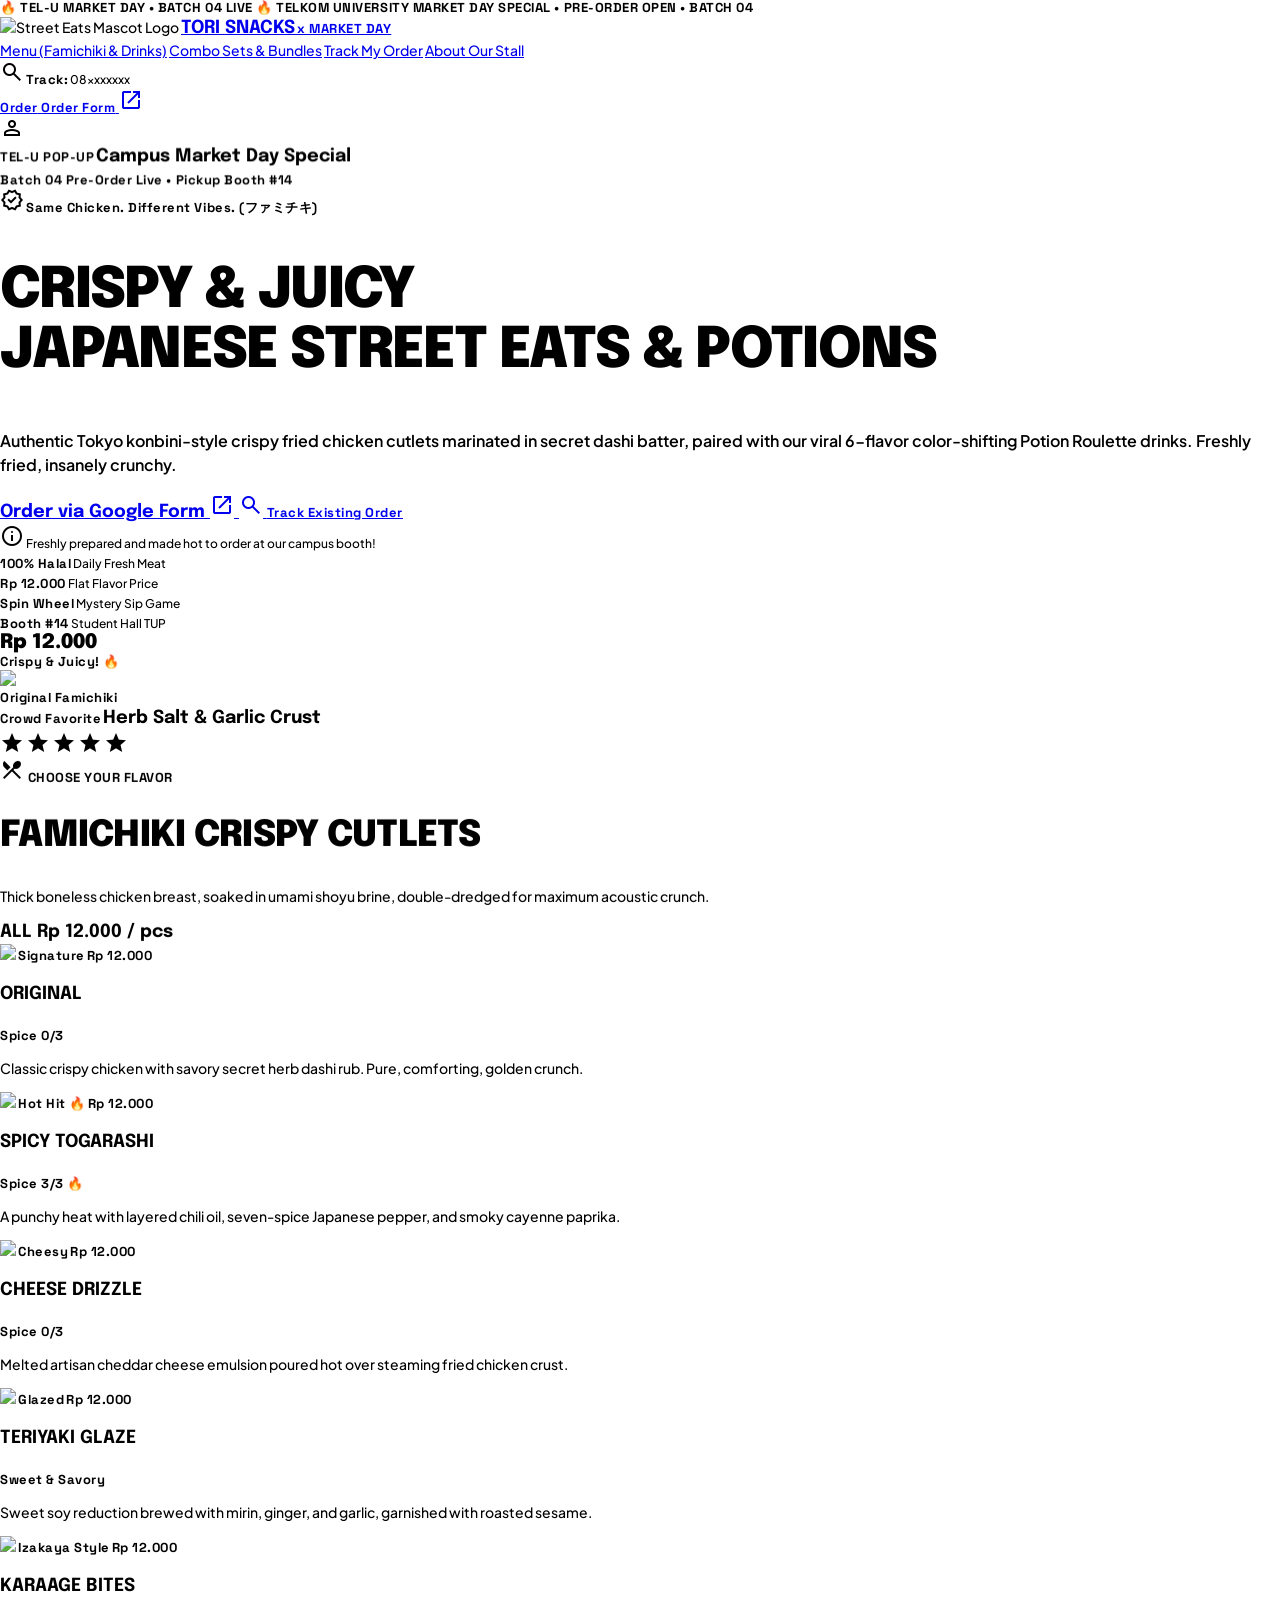
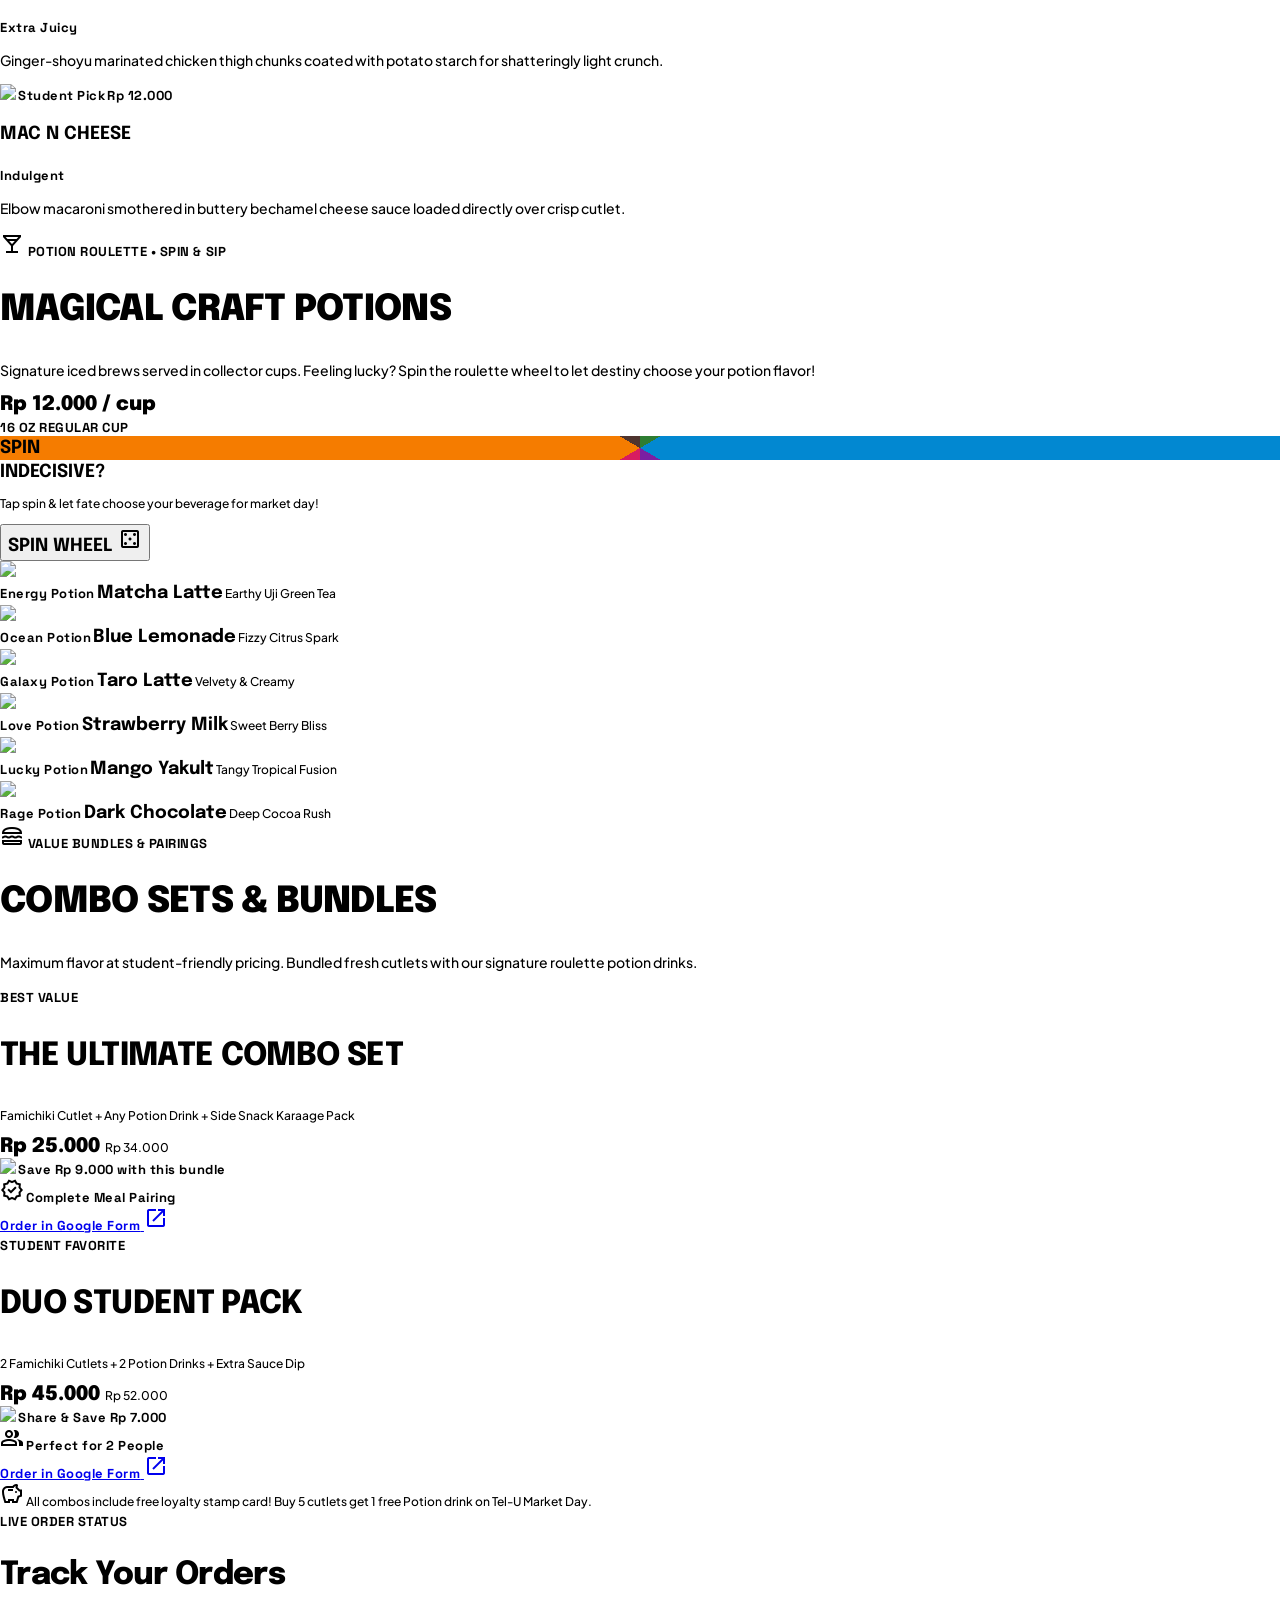
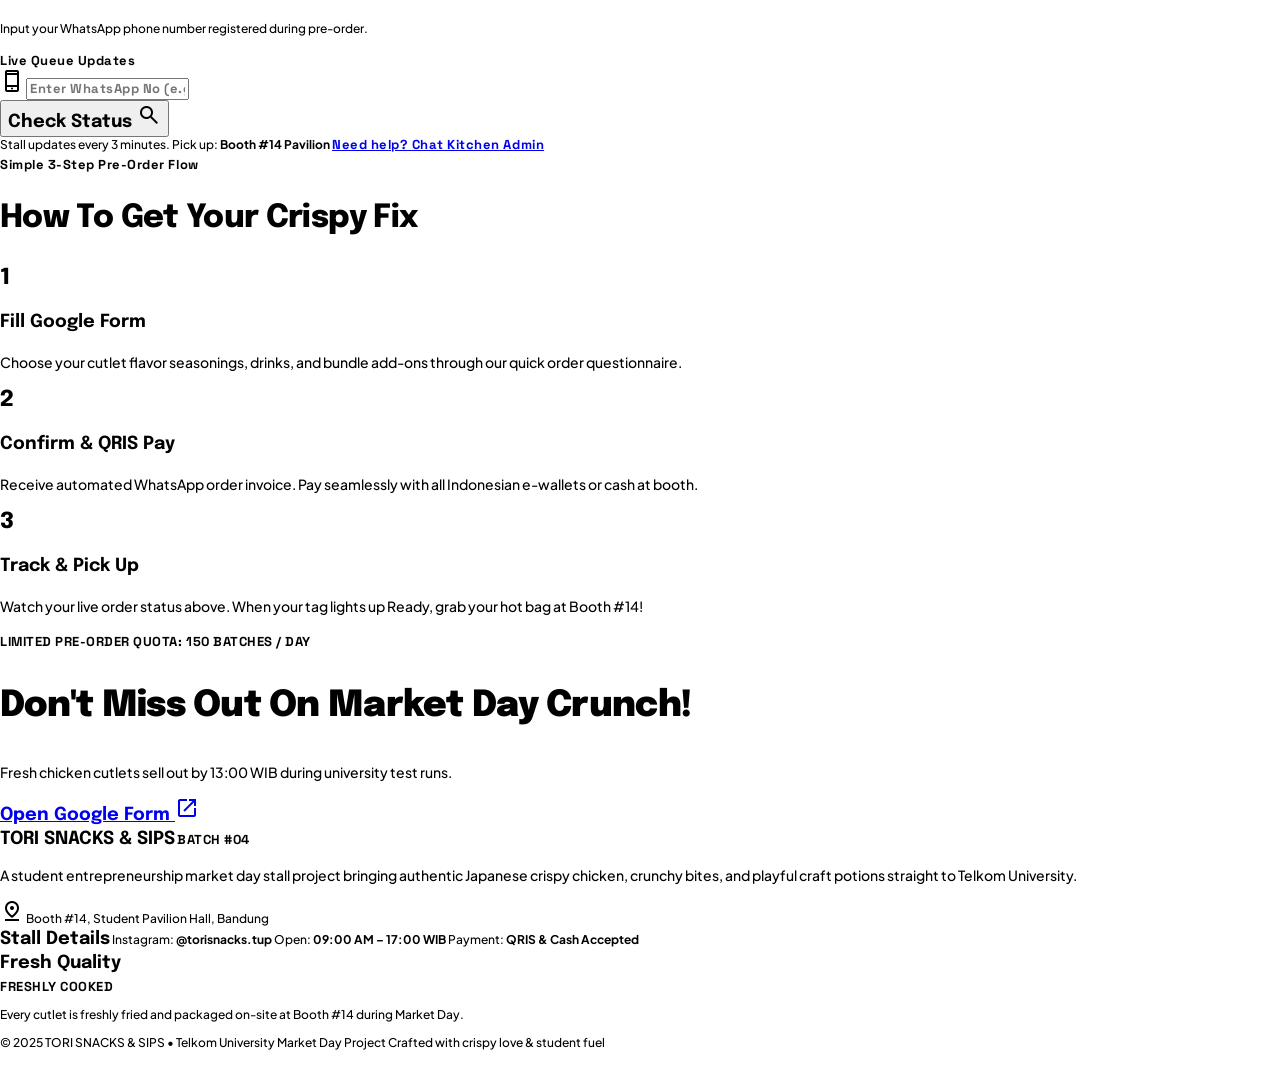
==== commit 54d5d075: "third" ====
--- a/index.html
+++ b/index.html
@@ -120,10 +120,10 @@
   </script>
 
   <!-- External Stylesheet (Custom Styling & Animations) -->
-  <link rel="stylesheet" href="style.css">
+  <link rel="stylesheet" href="style.css?v=2.1">
 
   <!-- External Script (Order Tracking & Interactive Logic) -->
-  <script src="script.js" defer></script>
+  <script src="script.js?v=2.1" defer></script>
 </head>
 
 <body class="bg-surface text-on-surface font-body-md selection:bg-primary-fixed selection:text-on-primary-fixed pb-24 sm:pb-0">
--- a/style.css
+++ b/style.css
@@ -260,7 +260,7 @@
   box-shadow: 3px 3px 0px #1e1b16 !important;
 }
 
-/* Card shimmer light sweep */
+/* Card shimmer light sweep (High visibility on both light & dark cards + mobile touch) */
 .card-shimmer {
   position: relative;
   overflow: hidden;
@@ -269,24 +269,43 @@
 .card-shimmer::after {
   content: '';
   position: absolute;
-  top: 0;
-  left: -120%;
-  width: 70%;
-  height: 100%;
+  top: -20%;
+  left: -160%;
+  width: 75%;
+  height: 140%;
   background: linear-gradient(
-    90deg,
-    transparent 0%,
-    rgba(255, 255, 255, 0.22) 50%,
-    transparent 100%
+    105deg,
+    transparent 10%,
+    rgba(255, 255, 255, 0.35) 35%,
+    rgba(255, 255, 255, 0.85) 50%,
+    rgba(255, 235, 180, 0.6) 58%,
+    transparent 75%
   );
-  transform: skewX(-20deg);
+  transform: skewX(-25deg);
   pointer-events: none;
-  transition: left 0.75s ease;
-  z-index: 5;
-}
-
-.card-shimmer:hover::after {
-  left: 140%;
+  transition: left 0.85s cubic-bezier(0.22, 1, 0.36, 1);
+  box-shadow: 0 0 20px rgba(255, 255, 255, 0.5);
+  z-index: 10;
+}
+
+.card-shimmer:hover::after,
+.card-shimmer:active::after {
+  left: 170%;
+}
+
+/* Subtle auto-shine sweep when revealed into viewport */
+.reveal-on-scroll.is-revealed.card-shimmer::after,
+.reveal-on-scroll.is-revealed .card-shimmer::after {
+  animation: cardShimmerAuto 1.1s cubic-bezier(0.22, 1, 0.36, 1) 0.35s 1 forwards;
+}
+
+@keyframes cardShimmerAuto {
+  0% {
+    left: -160%;
+  }
+  100% {
+    left: 170%;
+  }
 }
 
 /* Food image zoom & subtle rotation tilt */
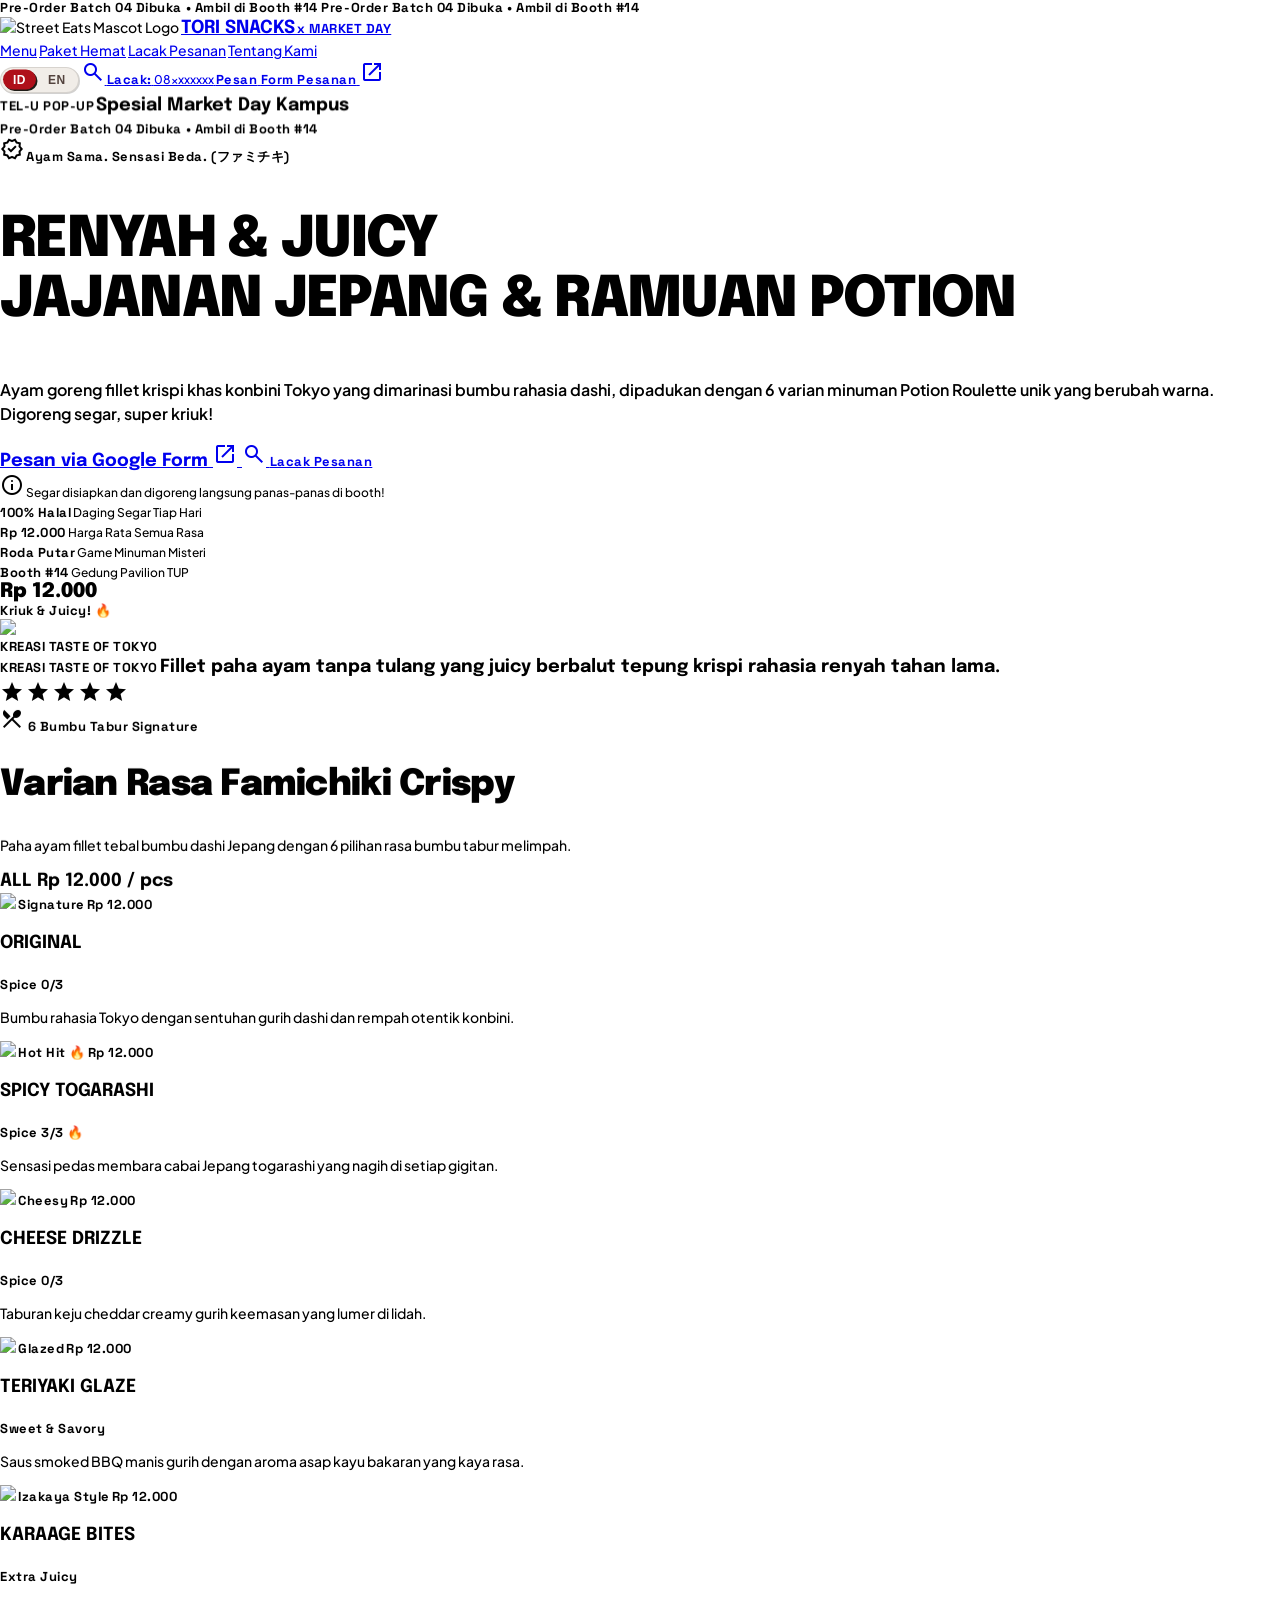
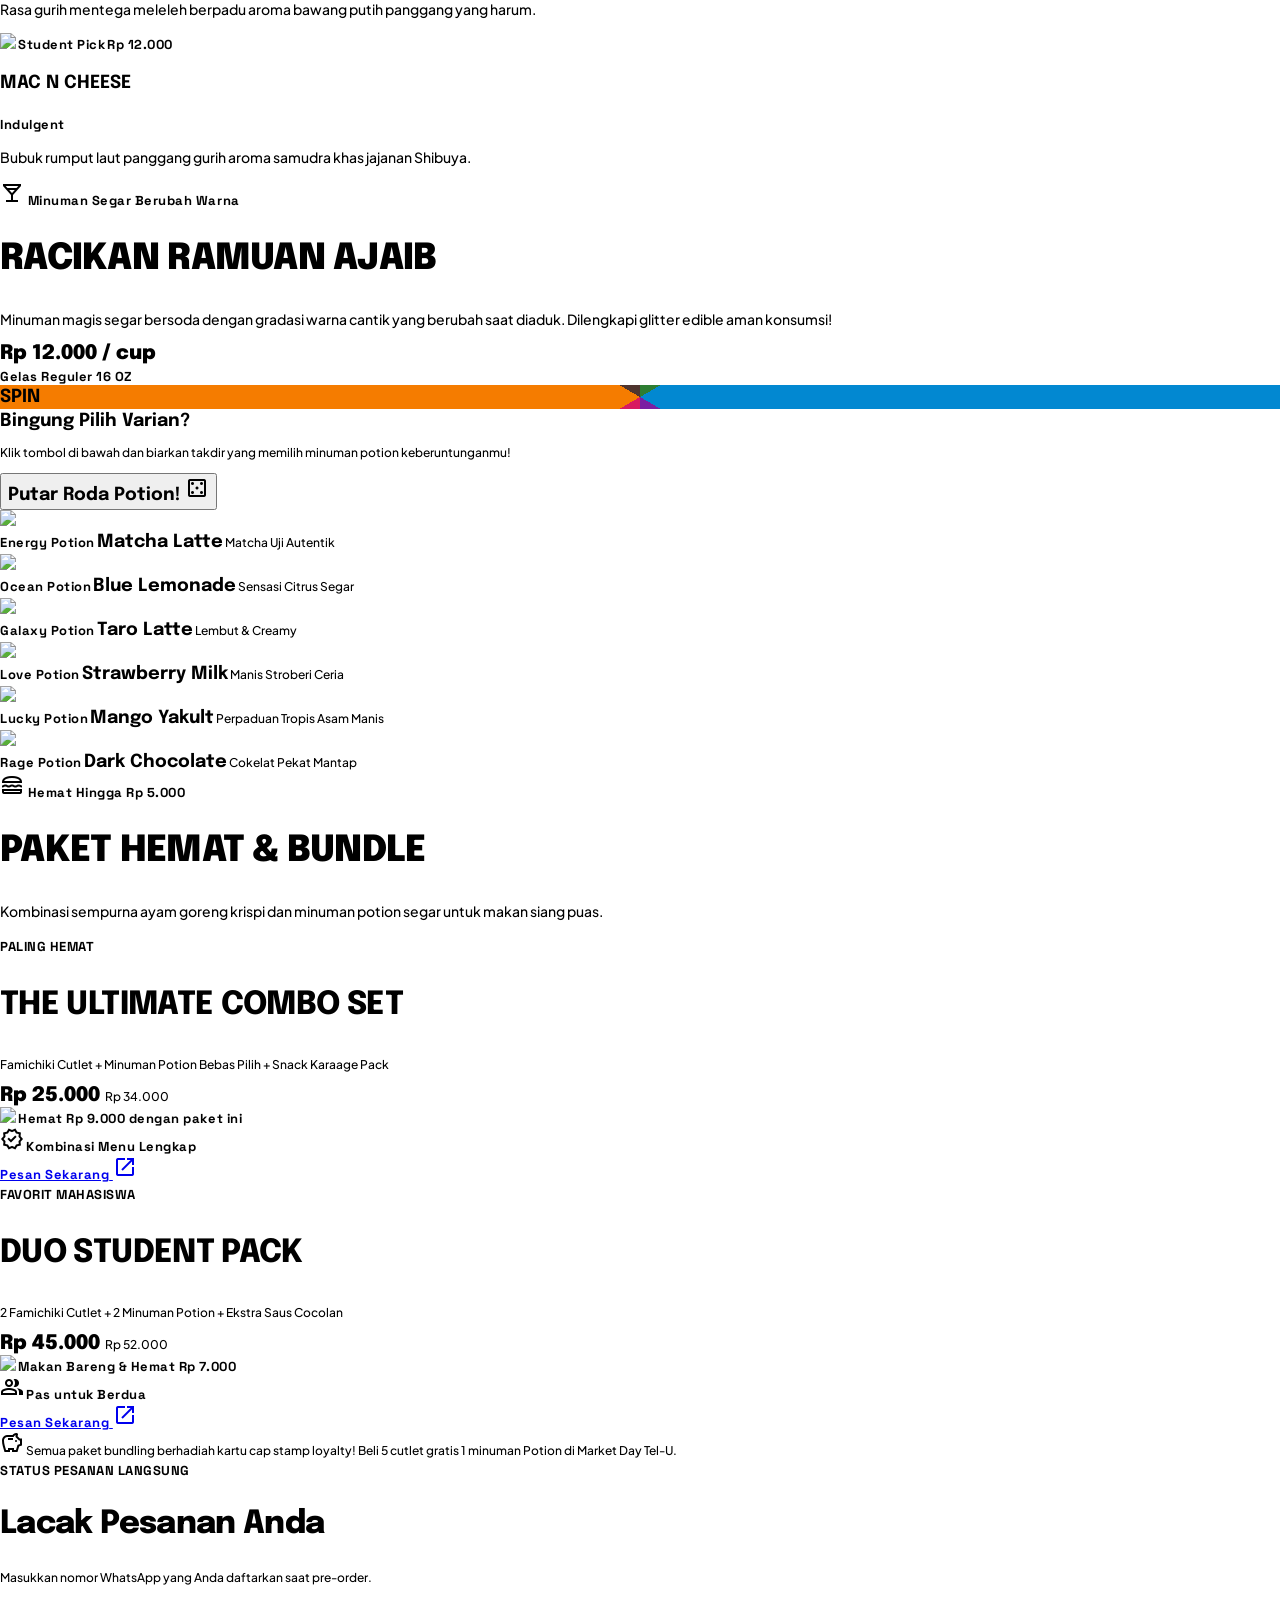
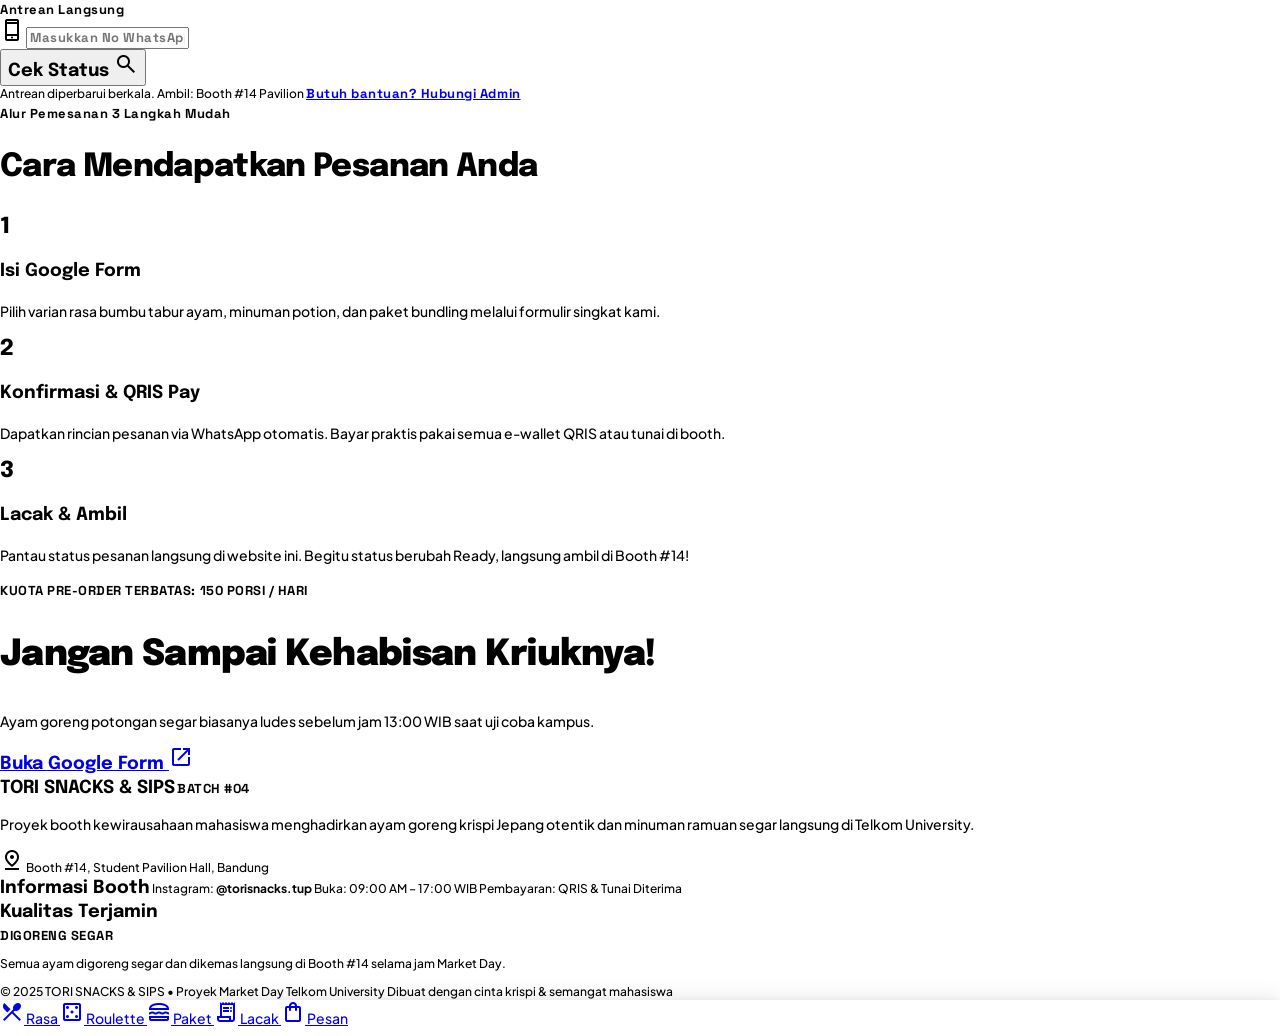
==== commit 3326d37a: "language option" ====
--- a/index.html
+++ b/index.html
@@ -1,5 +1,5 @@
 <!DOCTYPE html>
-<html lang="en">
+<html lang="id">
 <head>
   <meta charset="utf-8">
   <meta content="width=device-width, initial-scale=1.0" name="viewport">
@@ -120,10 +120,13 @@
   </script>
 
   <!-- External Stylesheet (Custom Styling & Animations) -->
-  <link rel="stylesheet" href="style.css?v=2.1">
+  <link rel="stylesheet" href="style.css?v=2.4">
+
+  <!-- Multi-Language Translations Dictionary -->
+  <script src="translations.js?v=2.5"></script>
 
   <!-- External Script (Order Tracking & Interactive Logic) -->
-  <script src="script.js?v=2.1" defer></script>
+  <script src="script.js?v=2.6" defer></script>
 </head>
 
 <body class="bg-surface text-on-surface font-body-md selection:bg-primary-fixed selection:text-on-primary-fixed pb-24 sm:pb-0">
@@ -135,8 +138,8 @@
     <!-- Announcement Banner -->
     <div class="bg-primary text-on-primary font-label-badge text-[11px] sm:text-label-badge text-center py-1 sm:py-1.5 px-3 tracking-wide overflow-hidden whitespace-nowrap border-b border-inverse-surface/10 flex items-center justify-center gap-2 w-full">
       <span class="inline-block w-1.5 h-1.5 rounded-full bg-tertiary-fixed animate-ping shrink-0"></span>
-      <span class="sm:hidden font-bold truncate">🔥 TEL-U MARKET DAY • BATCH 04 LIVE</span>
-      <span class="hidden sm:inline truncate">🔥 TELKOM UNIVERSITY MARKET DAY SPECIAL • PRE-ORDER OPEN • BATCH 04</span>
+      <span class="sm:hidden font-bold truncate" data-i18n="announcement_status">🔥 TEL-U MARKET DAY • BATCH 04 DIBUKA</span>
+      <span class="hidden sm:inline truncate" data-i18n="announcement_status">🔥 TELKOM UNIVERSITY MARKET DAY SPECIAL • PRE-ORDER BATCH 04 DIBUKA • BOOTH #14</span>
     </div>
 
     <!-- Main Navigation Bar -->
@@ -149,27 +152,30 @@
         </a>
       </div>
 
-      <nav class="hidden xl:flex items-center gap-space-lg" data-active-classes="text-primary font-bold">
-        <a aria-current="page" class="transition-colors text-primary font-bold hover:opacity-80" data-path="menu" href="#menu">Menu (Famichiki &amp; Drinks)</a>
-        <a class="font-body-md text-body-md text-on-surface-variant hover:text-on-surface transition-colors" data-path="combo-sets-and-bundles" href="#combos-section">Combo Sets &amp; Bundles</a>
-        <a class="font-body-md text-body-md text-on-surface-variant hover:text-on-surface transition-colors" data-path="track-my-order" href="#track-section">Track My Order</a>
-        <a class="font-body-md text-body-md text-on-surface-variant hover:text-on-surface transition-colors" data-path="about-our-stall" href="#booth-details">About Our Stall</a>
+      <nav class="hidden xl:flex items-center gap-6 xl:gap-8 shrink-0" data-active-classes="text-primary font-bold">
+        <a aria-current="page" class="transition-colors text-primary font-bold hover:opacity-80 whitespace-nowrap" data-path="menu" href="#menu" data-i18n="nav_menu">Menu</a>
+        <a class="font-body-md text-body-md text-on-surface-variant hover:text-on-surface transition-colors whitespace-nowrap" data-path="combo-sets-and-bundles" href="#combos-section" data-i18n="nav_combos">Paket Hemat</a>
+        <a class="font-body-md text-body-md text-on-surface-variant hover:text-on-surface transition-colors whitespace-nowrap" data-path="track-my-order" href="#track-section" data-i18n="nav_track">Lacak Pesanan</a>
+        <a class="font-body-md text-body-md text-on-surface-variant hover:text-on-surface transition-colors whitespace-nowrap" data-path="about-our-stall" href="#booth-details" data-i18n="nav_about">Tentang Kami</a>
       </nav>
 
       <div class="flex items-center gap-1.5 sm:gap-space-sm shrink-0">
-        <div id="header-quick-track" class="hidden sm:flex items-center bg-surface-container rounded-full px-space-md py-1.5 gap-space-xs cursor-pointer hover:bg-surface-container-high transition-colors btn-tactile">
+        <!-- Language Switcher (ID / EN) -->
+        <div class="lang-switcher" role="group" aria-label="Language selection">
+          <button id="lang-btn-id" class="lang-btn active" onclick="setLanguage('id')">ID</button>
+          <button id="lang-btn-en" class="lang-btn" onclick="setLanguage('en')">EN</button>
+        </div>
+
+        <a href="#track-section" id="header-quick-track" class="hidden md:flex items-center bg-surface-container rounded-full px-space-md py-1.5 gap-space-xs cursor-pointer hover:bg-surface-container-high transition-colors btn-tactile">
           <span class="material-symbols-outlined text-[16px] text-on-surface-variant">search</span>
-          <span class="font-label-badge text-label-badge text-on-surface-variant uppercase">Track:</span>
+          <span class="font-label-badge text-label-badge text-on-surface-variant uppercase" data-i18n="nav_quick_track">Lacak:</span>
           <span class="font-body-sm text-body-sm text-on-surface">08xxxxxxx</span>
-        </div>
+        </a>
         <a class="inline-flex items-center gap-1 bg-primary-container text-on-primary font-label-badge text-xs sm:text-label-badge px-2.5 sm:px-space-md py-1.5 sm:py-2.5 rounded-xl shadow-[2px_2px_0px_rgba(30,30,30,0.9)] hover:bg-primary transition-all btn-tactile shrink-0" href="https://forms.gle/mZKQudvXEUE7D7Ty5" rel="noopener noreferrer" target="_blank">
-          <span class="whitespace-nowrap font-bold sm:hidden">Order</span>
-          <span class="whitespace-nowrap font-bold hidden sm:inline">Order Form</span>
+          <span class="whitespace-nowrap font-bold sm:hidden" data-i18n="btn_order_short">Pesan</span>
+          <span class="whitespace-nowrap font-bold hidden sm:inline" data-i18n="btn_order">Form Pesanan</span>
           <span class="material-symbols-outlined text-[14px] sm:text-[16px]">open_in_new</span>
         </a>
-        <div class="w-7 h-7 sm:w-8 sm:h-8 rounded-full bg-primary hidden sm:flex items-center justify-center shrink-0">
-          <span class="material-symbols-outlined text-on-primary text-[16px] sm:text-[18px]">person</span>
-        </div>
       </div>
     </div>
   </header>
@@ -191,12 +197,12 @@
           <!-- Announcement Banner -->
           <div class="reveal-on-scroll reveal-fade-down flex flex-col sm:flex-row sm:items-center justify-between gap-2 bg-surface-container-highest px-3.5 sm:px-space-md py-2.5 sm:py-space-sm rounded-xl mb-6 sm:mb-space-lg shadow-sm mt-2 sm:mt-space-lg border border-on-surface/5 w-full">
             <div class="flex items-center gap-space-xs">
-              <span class="bg-primary text-on-primary font-label-badge text-[10px] sm:text-label-badge px-2 sm:px-2.5 py-0.5 sm:py-1 rounded-full uppercase">TEL-U POP-UP</span>
-              <span class="font-headline-sm text-xs sm:text-headline-sm uppercase tracking-tight text-on-surface font-bold">Campus Market Day Special</span>
+              <span class="bg-primary text-on-primary font-label-badge text-[10px] sm:text-label-badge px-2 sm:px-2.5 py-0.5 sm:py-1 rounded-full uppercase" data-i18n="announcement_tag">TEL-U POP-UP</span>
+              <span class="font-headline-sm text-xs sm:text-headline-sm uppercase tracking-tight text-on-surface font-bold" data-i18n="announcement_sub">Spesial Market Day Kampus</span>
             </div>
             <div class="flex items-center gap-2">
               <span class="w-2 h-2 rounded-full bg-primary animate-ping"></span>
-              <span class="font-label-badge text-[11px] sm:text-label-badge text-primary uppercase font-bold">Batch 04 Pre-Order Live • Pickup Booth #14</span>
+              <span class="font-label-badge text-[11px] sm:text-label-badge text-primary uppercase font-bold" data-i18n="announcement_status">Pre-Order Batch 04 Dibuka • Ambil di Booth #14</span>
             </div>
           </div>
 
@@ -205,47 +211,47 @@
             <div class="lg:col-span-7 flex flex-col gap-3.5 sm:gap-space-md reveal-on-scroll reveal-fade-up w-full">
               <div class="inline-flex items-center gap-2 self-start bg-tertiary-fixed text-on-tertiary-fixed px-3 py-1 rounded-full shadow-sm">
                 <span class="material-symbols-outlined text-[16px] sm:text-[18px]">verified</span>
-                <span class="font-label-badge text-[11px] sm:text-label-badge uppercase">Same Chicken. Different Vibes. (ファミチキ)</span>
-              </div>
-              <h1 class="font-display-hero text-display-hero uppercase text-on-surface tracking-tighter break-words">
-                CRISPY &amp; JUICY <br class="hidden sm:inline">
-                <span class="text-primary underline decoration-tertiary-fixed-dim decoration-wavy decoration-3 sm:decoration-4">JAPANESE STREET</span> EATS &amp; POTIONS
+                <span class="font-label-badge text-[11px] sm:text-label-badge uppercase" data-i18n="hero_badge">Ayam Sama. Sensasi Beda. (ファミチキ)</span>
+              </div>
+              <h1 class="font-display-hero text-display-hero uppercase text-on-surface tracking-tighter break-words" data-i18n="hero_title">
+                RENYAH &amp; JUICY <br class="hidden sm:inline">
+                <span class="text-primary underline decoration-tertiary-fixed-dim decoration-wavy decoration-3 sm:decoration-4">JAJANAN JEPANG</span> &amp; RAMUAN POTION
               </h1>
-              <p class="font-body-lg text-[15px] sm:text-body-lg text-on-surface-variant max-w-xl leading-relaxed">
-                Authentic Tokyo konbini-style crispy fried chicken cutlets marinated in secret dashi batter, paired with our viral 6-flavor color-shifting Potion Roulette drinks. Freshly fried, insanely crunchy.
+              <p class="font-body-lg text-[15px] sm:text-body-lg text-on-surface-variant max-w-xl leading-relaxed" data-i18n="hero_desc">
+                Ayam goreng fillet krispi khas konbini Tokyo yang dimarinasi bumbu rahasia dashi, dipadukan dengan 6 varian minuman Potion Roulette unik yang berubah warna. Digoreng segar, super kriuk!
               </p>
               <!-- Dual CTAs -->
               <div class="flex flex-col sm:flex-row items-stretch sm:items-center gap-3 sm:gap-space-md pt-1 sm:pt-space-xs w-full">
                 <a class="group flex items-center justify-center gap-space-sm bg-primary text-on-primary font-headline-sm text-[16px] sm:text-headline-sm uppercase px-6 sm:px-space-xl py-3.5 sm:py-4 rounded-xl shadow-[4px_4px_0px_#1e1b16] hover:bg-primary-container btn-tactile text-center w-full sm:w-auto" href="https://forms.gle/mZKQudvXEUE7D7Ty5" rel="noopener noreferrer" target="_blank">
-                  <span>Order via Google Form</span>
+                  <span data-i18n="hero_cta_order">Pesan via Google Form</span>
                   <span class="material-symbols-outlined group-hover:translate-x-1 transition-transform text-[18px] sm:text-[22px]">open_in_new</span>
                 </a>
                 <a class="flex items-center justify-center gap-space-xs bg-surface-container-low text-on-surface font-label-badge text-[12px] sm:text-label-badge uppercase px-5 sm:px-space-lg py-3.5 sm:py-4 rounded-xl shadow-[3px_3px_0px_#1e1b16] hover:bg-surface-container-high btn-tactile text-center w-full sm:w-auto" href="#track-section">
                   <span class="material-symbols-outlined text-primary text-[18px] sm:text-[20px]">search</span>
-                  <span>Track Existing Order</span>
+                  <span data-i18n="nav_track">Lacak Pesanan</span>
                 </a>
               </div>
               <span class="font-body-sm text-[12px] sm:text-body-sm text-on-surface-variant flex items-center gap-1.5">
                 <span class="material-symbols-outlined text-tertiary-container text-[16px]">info</span>
-                Freshly prepared and made hot to order at our campus booth!
+                <span data-i18n="hero_live_info">Segar disiapkan dan digoreng langsung panas-panas di booth!</span>
               </span>
               <!-- Trust / Feature Badges (Mobile-friendly 2x2 or 4x1 grid) -->
               <div class="grid grid-cols-2 sm:grid-cols-4 gap-2 sm:gap-space-sm pt-2 sm:pt-space-md w-full">
                 <div class="bg-surface-container p-2.5 sm:p-space-sm rounded-xl flex flex-col items-start hover-card-lift border border-on-surface/5">
-                  <span class="font-label-badge text-[11px] sm:text-label-badge text-primary uppercase font-bold">100% Halal</span>
-                  <span class="font-body-sm text-[11px] sm:text-body-sm text-on-surface">Daily Fresh Meat</span>
+                  <span class="font-label-badge text-[11px] sm:text-label-badge text-primary uppercase font-bold" data-i18n="badge_halal">100% Halal</span>
+                  <span class="font-body-sm text-[11px] sm:text-body-sm text-on-surface" data-i18n="badge_halal_sub">Daging Segar Tiap Hari</span>
                 </div>
                 <div class="bg-surface-container p-2.5 sm:p-space-sm rounded-xl flex flex-col items-start hover-card-lift border border-on-surface/5">
-                  <span class="font-label-badge text-[11px] sm:text-label-badge text-primary uppercase font-bold">Rp 12.000</span>
-                  <span class="font-body-sm text-[11px] sm:text-body-sm text-on-surface">Flat Flavor Price</span>
+                  <span class="font-label-badge text-[11px] sm:text-label-badge text-primary uppercase font-bold" data-i18n="badge_price">Rp 12.000</span>
+                  <span class="font-body-sm text-[11px] sm:text-body-sm text-on-surface" data-i18n="badge_price_sub">Harga Rata Semua Rasa</span>
                 </div>
                 <div class="bg-surface-container p-2.5 sm:p-space-sm rounded-xl flex flex-col items-start hover-card-lift border border-on-surface/5">
-                  <span class="font-label-badge text-[11px] sm:text-label-badge text-primary uppercase font-bold">Spin Wheel</span>
-                  <span class="font-body-sm text-[11px] sm:text-body-sm text-on-surface">Mystery Sip Game</span>
+                  <span class="font-label-badge text-[11px] sm:text-label-badge text-primary uppercase font-bold" data-i18n="badge_spin">Roda Putar</span>
+                  <span class="font-body-sm text-[11px] sm:text-body-sm text-on-surface" data-i18n="badge_spin_sub">Game Minuman Misteri</span>
                 </div>
                 <div class="bg-surface-container p-2.5 sm:p-space-sm rounded-xl flex flex-col items-start hover-card-lift border border-on-surface/5">
-                  <span class="font-label-badge text-[11px] sm:text-label-badge text-primary uppercase font-bold">Booth #14</span>
-                  <span class="font-body-sm text-[11px] sm:text-body-sm text-on-surface">Student Hall TUP</span>
+                  <span class="font-label-badge text-[11px] sm:text-label-badge text-primary uppercase font-bold" data-i18n="badge_booth">Booth #14</span>
+                  <span class="font-body-sm text-[11px] sm:text-body-sm text-on-surface" data-i18n="badge_booth_sub">Gedung Pavilion TUP</span>
                 </div>
               </div>
             </div>
@@ -258,19 +264,19 @@
                   Rp 12.000
                 </div>
                 <div class="absolute -top-3 left-2 sm:-top-5 sm:-left-2 bg-tertiary-fixed text-on-tertiary-fixed font-label-badge text-[10px] sm:text-label-badge px-2 sm:px-3 py-0.5 sm:py-1 rounded-lg -rotate-2 sm:-rotate-6 z-20 uppercase animate-sticker-2 whitespace-nowrap shadow-sm">
-                  Crispy &amp; Juicy! 🔥
+                  Kriuk &amp; Juicy! 🔥
                 </div>
                 <!-- Image Container -->
                 <div class="w-full h-60 sm:h-72 rounded-xl overflow-hidden bg-surface-container flex items-center justify-center relative zoom-img-container card-shimmer">
                   <img class="w-full h-full object-cover" data-alt="A macro studio shot of golden crunchy Japanese Famichiki fried chicken cutlet steaming hot in a red and white branded paper pouch, crispy craggy batter texture, vibrant lighting, clean commercial food photography against warm cream studio background" src="https://lh3.googleusercontent.com/aida-public/[base64]">
-                  <div class="absolute bottom-3 left-3 bg-on-surface/85 backdrop-blur-sm text-surface-container-lowest px-3 py-1 rounded-full text-label-badge font-label-badge uppercase text-[11px] sm:text-xs">
-                    Original Famichiki
+                  <div class="absolute bottom-3 left-3 bg-on-surface/85 backdrop-blur-sm text-surface-container-lowest px-3 py-1 rounded-full text-label-badge font-label-badge uppercase text-[11px] sm:text-xs" data-i18n="hero_card_tag">
+                    KREASI TASTE OF TOKYO
                   </div>
                 </div>
                 <div class="w-full mt-3 sm:mt-space-md flex items-center justify-between">
                   <div>
-                    <span class="font-label-badge text-[11px] sm:text-label-badge text-primary uppercase block font-bold">Crowd Favorite</span>
-                    <span class="font-headline-sm text-sm sm:text-headline-sm text-on-surface font-black">Herb Salt &amp; Garlic Crust</span>
+                    <span class="font-label-badge text-[11px] sm:text-label-badge text-primary uppercase block font-bold" data-i18n="hero_card_tag">KREASI TASTE OF TOKYO</span>
+                    <span class="font-headline-sm text-sm sm:text-headline-sm text-on-surface font-black" data-i18n="hero_card_desc">Fillet paha ayam tanpa tulang yang juicy berbalut tepung krispi rahasia renyah tahan lama.</span>
                   </div>
                   <div class="flex items-center gap-0.5 sm:gap-1 text-tertiary-container">
                     <span class="material-symbols-outlined text-[18px] sm:text-[20px]" style="font-variation-settings: 'FILL' 1;">star</span>
@@ -295,12 +301,12 @@
           <div>
             <div class="inline-flex items-center gap-1.5 text-primary font-label-badge text-label-badge uppercase">
               <span class="material-symbols-outlined text-[16px]">restaurant_menu</span>
-              <span>CHOOSE YOUR FLAVOR</span>
-            </div>
-            <h2 class="font-display-hero-mobile lg:font-headline-lg text-display-hero-mobile lg:text-headline-lg uppercase text-on-surface tracking-tight font-black">
-              FAMICHIKI CRISPY CUTLETS
+              <span data-i18n="flavors_tag">6 BUMBU TABUR SIGNATURE</span>
+            </div>
+            <h2 class="font-display-hero-mobile lg:font-headline-lg text-display-hero-mobile lg:text-headline-lg uppercase text-on-surface tracking-tight font-black" data-i18n="flavors_title">
+              VARIAN RASA FAMICHIKI CRISPY
             </h2>
-            <p class="font-body-md text-sm sm:text-body-md text-on-surface-variant max-w-xl">Thick boneless chicken breast, soaked in umami shoyu brine, double-dredged for maximum acoustic crunch.</p>
+            <p class="font-body-md text-sm sm:text-body-md text-on-surface-variant max-w-xl" data-i18n="flavors_desc">Paha ayam fillet tebal bumbu dashi Jepang dengan 6 pilihan rasa bumbu tabur melimpah.</p>
           </div>
           <div class="bg-primary text-on-primary font-headline-sm text-sm sm:text-headline-sm px-4 py-2 rounded-xl shadow-[3px_3px_0px_#1e1b16] self-start sm:self-auto font-black whitespace-nowrap">
             ALL Rp 12.000 / pcs
@@ -321,7 +327,7 @@
                 <h3 class="font-headline-sm text-base sm:text-headline-sm uppercase text-on-surface font-black">ORIGINAL</h3>
                 <span class="text-tertiary font-label-badge text-xs sm:text-label-badge uppercase font-bold">Spice 0/3</span>
               </div>
-              <p class="font-body-md text-xs sm:text-body-md text-on-surface-variant">Classic crispy chicken with savory secret herb dashi rub. Pure, comforting, golden crunch.</p>
+              <p class="font-body-md text-xs sm:text-body-md text-on-surface-variant" data-i18n="flavor_classic_desc">Bumbu rahasia Tokyo dengan sentuhan gurih dashi dan rempah otentik konbini.</p>
             </div>
           </div>
 
@@ -337,7 +343,7 @@
                 <h3 class="font-headline-sm text-base sm:text-headline-sm uppercase text-primary font-black">SPICY TOGARASHI</h3>
                 <span class="text-error font-label-badge text-xs sm:text-label-badge uppercase font-bold">Spice 3/3 🔥</span>
               </div>
-              <p class="font-body-md text-xs sm:text-body-md text-on-surface-variant">A punchy heat with layered chili oil, seven-spice Japanese pepper, and smoky cayenne paprika.</p>
+              <p class="font-body-md text-xs sm:text-body-md text-on-surface-variant" data-i18n="flavor_spicy_desc">Sensasi pedas membara cabai Jepang togarashi yang nagih di setiap gigitan.</p>
             </div>
           </div>
 
@@ -353,7 +359,7 @@
                 <h3 class="font-headline-sm text-base sm:text-headline-sm uppercase text-on-surface font-black">CHEESE DRIZZLE</h3>
                 <span class="text-tertiary-container font-label-badge text-xs sm:text-label-badge uppercase font-bold">Spice 0/3</span>
               </div>
-              <p class="font-body-md text-xs sm:text-body-md text-on-surface-variant">Melted artisan cheddar cheese emulsion poured hot over steaming fried chicken crust.</p>
+              <p class="font-body-md text-xs sm:text-body-md text-on-surface-variant" data-i18n="flavor_cheese_desc">Taburan keju cheddar creamy gurih keemasan yang lumer di lidah.</p>
             </div>
           </div>
 
@@ -369,7 +375,7 @@
                 <h3 class="font-headline-sm text-base sm:text-headline-sm uppercase text-on-surface font-black">TERIYAKI GLAZE</h3>
                 <span class="text-tertiary-container font-label-badge text-xs sm:text-label-badge uppercase font-bold">Sweet &amp; Savory</span>
               </div>
-              <p class="font-body-md text-xs sm:text-body-md text-on-surface-variant">Sweet soy reduction brewed with mirin, ginger, and garlic, garnished with roasted sesame.</p>
+              <p class="font-body-md text-xs sm:text-body-md text-on-surface-variant" data-i18n="flavor_bbq_desc">Saus smoked BBQ manis gurih dengan aroma asap kayu bakaran yang kaya rasa.</p>
             </div>
           </div>
 
@@ -385,7 +391,7 @@
                 <h3 class="font-headline-sm text-base sm:text-headline-sm uppercase text-on-surface font-black">KARAAGE BITES</h3>
                 <span class="text-tertiary font-label-badge text-xs sm:text-label-badge uppercase font-bold">Extra Juicy</span>
               </div>
-              <p class="font-body-md text-xs sm:text-body-md text-on-surface-variant">Ginger-shoyu marinated chicken thigh chunks coated with potato starch for shatteringly light crunch.</p>
+              <p class="font-body-md text-xs sm:text-body-md text-on-surface-variant" data-i18n="flavor_garlic_desc">Rasa gurih mentega meleleh berpadu aroma bawang putih panggang yang harum.</p>
             </div>
           </div>
 
@@ -401,7 +407,7 @@
                 <h3 class="font-headline-sm text-base sm:text-headline-sm uppercase text-on-surface font-black">MAC N CHEESE</h3>
                 <span class="text-tertiary-container font-label-badge text-xs sm:text-label-badge uppercase font-bold">Indulgent</span>
               </div>
-              <p class="font-body-md text-xs sm:text-body-md text-on-surface-variant">Elbow macaroni smothered in buttery bechamel cheese sauce loaded directly over crisp cutlet.</p>
+              <p class="font-body-md text-xs sm:text-body-md text-on-surface-variant" data-i18n="flavor_seaweed_desc">Bubuk rumput laut panggang gurih aroma samudra khas jajanan Shibuya.</p>
             </div>
           </div>
         </div>
@@ -419,14 +425,14 @@
             <div>
               <div class="inline-flex items-center gap-2 bg-[#d32f2f] text-white px-3 py-1 rounded-full text-label-badge font-label-badge uppercase mb-2 text-xs">
                 <span class="material-symbols-outlined text-[16px]">local_bar</span>
-                <span>POTION ROULETTE • SPIN &amp; SIP</span>
-              </div>
-              <h2 class="font-display-hero-mobile lg:font-headline-lg text-display-hero-mobile lg:text-headline-lg uppercase text-white tracking-tight font-black">MAGICAL CRAFT POTIONS</h2>
-              <p class="font-body-md text-sm sm:text-body-md text-white/70 max-w-xl">Signature iced brews served in collector cups. Feeling lucky? Spin the roulette wheel to let destiny choose your potion flavor!</p>
+                <span data-i18n="potions_tag">MINUMAN SEGAR BERUBAH WARNA</span>
+              </div>
+              <h2 class="font-display-hero-mobile lg:font-headline-lg text-display-hero-mobile lg:text-headline-lg uppercase text-white tracking-tight font-black" data-i18n="potions_title">RACIKAN RAMUAN AJAIB</h2>
+              <p class="font-body-md text-sm sm:text-body-md text-white/70 max-w-xl" data-i18n="potions_desc">Minuman magis segar bersoda dengan gradasi warna cantik yang berubah saat diaduk. Dilengkapi glitter edible aman konsumsi!</p>
             </div>
             <div class="flex items-center gap-3 self-start lg:self-auto">
               <div class="bg-primary text-on-primary font-price-display text-sm sm:text-price-display px-3.5 py-1.5 sm:px-4 sm:py-2 rounded-2xl shadow-[3px_3px_0px_rgba(0,0,0,0.5)] font-black">Rp 12.000 / cup</div>
-              <span class="font-label-badge text-xs uppercase tracking-wider text-white/60">16 OZ REGULAR CUP</span>
+              <span class="font-label-badge text-xs uppercase tracking-wider text-white/60" data-i18n="potions_size">GELAS REGULER 16 OZ</span>
             </div>
           </div>
 
@@ -443,11 +449,11 @@
                 </div>
               </div>
               <div class="mt-2 w-full">
-                <span class="font-headline-sm text-sm sm:text-headline-sm uppercase text-white block font-black">INDECISIVE?</span>
-                <p class="font-body-sm text-xs text-white/80 mt-1 min-h-[36px] flex items-center justify-center px-2" id="roulette-result">Tap spin &amp; let fate choose your beverage for market day!</p>
+                <span class="font-headline-sm text-sm sm:text-headline-sm uppercase text-white block font-black" data-i18n="roulette_title">BINGUNG PILIH VARIAN?</span>
+                <p class="font-body-sm text-xs text-white/80 mt-1 min-h-[36px] flex items-center justify-center px-2" id="roulette-result" data-i18n="roulette_desc">Klik tombol di bawah dan biarkan takdir yang memilih minuman potion keberuntunganmu!</p>
               </div>
               <button class="mt-3 w-full bg-primary hover:bg-primary-container text-on-primary font-headline-sm text-sm sm:text-headline-sm uppercase py-3 rounded-xl shadow-[3px_3px_0px_#000000] btn-tactile flex items-center justify-center gap-2 cursor-pointer font-bold" id="spin-button" onclick="spinRoulette()">
-                <span>SPIN WHEEL</span>
+                <span data-i18n="roulette_btn">PUTAR RODA POTION!</span>
                 <span class="material-symbols-outlined text-[18px]">casino</span>
               </button>
             </div>
@@ -459,9 +465,9 @@
                 <div class="w-full h-28 sm:h-32 rounded-xl overflow-hidden mb-2 bg-black/20 zoom-img-container">
                   <img class="w-full h-full object-cover" data-alt="Cold iced matcha green tea latte in clear cup with lid" src="https://lh3.googleusercontent.com/aida-public/[base64]">
                 </div>
-                <span class="bg-[#2e7d32] text-white text-[10px] sm:text-[11px] font-label-badge px-2 py-0.5 rounded uppercase mb-1 font-bold">Energy Potion</span>
-                <span class="font-headline-sm text-xs sm:text-sm uppercase text-white font-bold">Matcha Latte</span>
-                <span class="font-body-sm text-[11px] sm:text-xs text-white/70">Earthy Uji Green Tea</span>
+                <span class="bg-[#2e7d32] text-white text-[10px] sm:text-[11px] font-label-badge px-2 py-0.5 rounded uppercase mb-1 font-bold" data-i18n="potion_energy_name">Energy Potion</span>
+                <span class="font-headline-sm text-xs sm:text-sm uppercase text-white font-bold" data-i18n="potion_energy_flavor">Matcha Latte</span>
+                <span class="font-body-sm text-[11px] sm:text-xs text-white/70" data-i18n="potion_energy_desc">Matcha Uji Autentik</span>
               </div>
 
               <!-- 2. Ocean Potion -->
@@ -469,9 +475,9 @@
                 <div class="w-full h-28 sm:h-32 rounded-xl overflow-hidden mb-2 bg-black/20 zoom-img-container">
                   <img class="w-full h-full object-cover" data-alt="Bright blue ocean lemonade iced drink in clear cup" src="https://images.unsplash.com/photo-1513558161293-cdaf765ed2fd?w=500&amp;auto=format&amp;fit=crop&amp;q=60" onerror="this.onerror=null;this.src='https://images.unsplash.com/photo-1513558161293-cdaf765ed2fd?w=500&amp;auto=format&amp;fit=crop&amp;q=60';">
                 </div>
-                <span class="bg-[#0288d1] text-white text-[10px] sm:text-[11px] font-label-badge px-2 py-0.5 rounded uppercase mb-1 font-bold">Ocean Potion</span>
-                <span class="font-headline-sm text-xs sm:text-sm uppercase text-white font-bold">Blue Lemonade</span>
-                <span class="font-body-sm text-[11px] sm:text-xs text-white/70">Fizzy Citrus Spark</span>
+                <span class="bg-[#0288d1] text-white text-[10px] sm:text-[11px] font-label-badge px-2 py-0.5 rounded uppercase mb-1 font-bold" data-i18n="potion_ocean_name">Ocean Potion</span>
+                <span class="font-headline-sm text-xs sm:text-sm uppercase text-white font-bold" data-i18n="potion_ocean_flavor">Blue Lemonade</span>
+                <span class="font-body-sm text-[11px] sm:text-xs text-white/70" data-i18n="potion_ocean_desc">Sensasi Citrus Segar</span>
               </div>
 
               <!-- 3. Galaxy Potion -->
@@ -479,9 +485,9 @@
                 <div class="w-full h-28 sm:h-32 rounded-xl overflow-hidden mb-2 bg-black/20 zoom-img-container">
                   <img class="w-full h-full object-cover" data-alt="Creamy purple taro iced latte beverage in clear cup" src="https://images.unsplash.com/photo-1572490122747-3968b75cc699?w=500&amp;auto=format&amp;fit=crop&amp;q=60">
                 </div>
-                <span class="bg-[#7b1fa2] text-white text-[10px] sm:text-[11px] font-label-badge px-2 py-0.5 rounded uppercase mb-1 font-bold">Galaxy Potion</span>
-                <span class="font-headline-sm text-xs sm:text-sm uppercase text-white font-bold">Taro Latte</span>
-                <span class="font-body-sm text-[11px] sm:text-xs text-white/70">Velvety &amp; Creamy</span>
+                <span class="bg-[#7b1fa2] text-white text-[10px] sm:text-[11px] font-label-badge px-2 py-0.5 rounded uppercase mb-1 font-bold" data-i18n="potion_galaxy_name">Galaxy Potion</span>
+                <span class="font-headline-sm text-xs sm:text-sm uppercase text-white font-bold" data-i18n="potion_galaxy_flavor">Taro Latte</span>
+                <span class="font-body-sm text-[11px] sm:text-xs text-white/70" data-i18n="potion_galaxy_desc">Lembut &amp; Creamy</span>
               </div>
 
               <!-- 4. Love Potion -->
@@ -489,9 +495,9 @@
                 <div class="w-full h-28 sm:h-32 rounded-xl overflow-hidden mb-2 bg-black/20 zoom-img-container">
                   <img class="w-full h-full object-cover" data-alt="Pink strawberry milk drink with iced layers in clear plastic cup" src="https://images.unsplash.com/photo-1553787499-6f9133860278?w=500&amp;auto=format&amp;fit=crop&amp;q=60">
                 </div>
-                <span class="bg-[#d81b60] text-white text-[10px] sm:text-[11px] font-label-badge px-2 py-0.5 rounded uppercase mb-1 font-bold">Love Potion</span>
-                <span class="font-headline-sm text-xs sm:text-sm uppercase text-white font-bold">Strawberry Milk</span>
-                <span class="font-body-sm text-[11px] sm:text-xs text-white/70">Sweet Berry Bliss</span>
+                <span class="bg-[#d81b60] text-white text-[10px] sm:text-[11px] font-label-badge px-2 py-0.5 rounded uppercase mb-1 font-bold" data-i18n="potion_love_name">Love Potion</span>
+                <span class="font-headline-sm text-xs sm:text-sm uppercase text-white font-bold" data-i18n="potion_love_flavor">Strawberry Milk</span>
+                <span class="font-body-sm text-[11px] sm:text-xs text-white/70" data-i18n="potion_love_desc">Manis Stroberi Ceria</span>
               </div>
 
               <!-- 5. Lucky Potion -->
@@ -499,9 +505,9 @@
                 <div class="w-full h-28 sm:h-32 rounded-xl overflow-hidden mb-2 bg-black/20 zoom-img-container">
                   <img class="w-full h-full object-cover" data-alt="Tropical yellow iced mango yakult drink with ice cubes in clear takeaway cup" src="https://images.unsplash.com/photo-1623065422902-30a2d299bbe4?w=500&amp;auto=format&amp;fit=crop&amp;q=60">
                 </div>
-                <span class="bg-[#f57c00] text-white text-[10px] sm:text-[11px] font-label-badge px-2 py-0.5 rounded uppercase mb-1 font-bold">Lucky Potion</span>
-                <span class="font-headline-sm text-xs sm:text-sm uppercase text-white font-bold">Mango Yakult</span>
-                <span class="font-body-sm text-[11px] sm:text-xs text-white/70">Tangy Tropical Fusion</span>
+                <span class="bg-[#f57c00] text-white text-[10px] sm:text-[11px] font-label-badge px-2 py-0.5 rounded uppercase mb-1 font-bold" data-i18n="potion_lucky_name">Lucky Potion</span>
+                <span class="font-headline-sm text-xs sm:text-sm uppercase text-white font-bold" data-i18n="potion_lucky_flavor">Mango Yakult</span>
+                <span class="font-body-sm text-[11px] sm:text-xs text-white/70" data-i18n="potion_lucky_desc">Perpaduan Tropis Asam Manis</span>
               </div>
 
               <!-- 6. Rage Potion -->
@@ -509,9 +515,9 @@
                 <div class="w-full h-28 sm:h-32 rounded-xl overflow-hidden mb-2 bg-black/20 zoom-img-container">
                   <img class="w-full h-full object-cover" data-alt="Rich iced dark chocolate beverage with chocolate drizzle in cup" src="https://images.unsplash.com/photo-1541658016709-82535e94bc69?w=500&amp;auto=format&amp;fit=crop&amp;q=60">
                 </div>
-                <span class="bg-[#4e342e] text-white text-[10px] sm:text-[11px] font-label-badge px-2 py-0.5 rounded uppercase mb-1 font-bold">Rage Potion</span>
-                <span class="font-headline-sm text-xs sm:text-sm uppercase text-white font-bold">Dark Chocolate</span>
-                <span class="font-body-sm text-[11px] sm:text-xs text-white/70">Deep Cocoa Rush</span>
+                <span class="bg-[#4e342e] text-white text-[10px] sm:text-[11px] font-label-badge px-2 py-0.5 rounded uppercase mb-1 font-bold" data-i18n="potion_rage_name">Rage Potion</span>
+                <span class="font-headline-sm text-xs sm:text-sm uppercase text-white font-bold" data-i18n="potion_rage_flavor">Dark Chocolate</span>
+                <span class="font-body-sm text-[11px] sm:text-xs text-white/70" data-i18n="potion_rage_desc">Cokelat Pekat Mantap</span>
               </div>
             </div>
 
@@ -527,10 +533,10 @@
         <div class="text-center mb-6 sm:mb-space-lg reveal-on-scroll reveal-fade-up">
           <div class="inline-flex items-center gap-1.5 text-primary font-label-badge text-xs sm:text-label-badge uppercase mb-1">
             <span class="material-symbols-outlined text-[16px]">lunch_dining</span>
-            <span>VALUE BUNDLES &amp; PAIRINGS</span>
-          </div>
-          <h2 class="font-display-hero-mobile lg:font-headline-lg text-display-hero-mobile lg:text-headline-lg uppercase text-on-surface tracking-tight font-black">COMBO SETS &amp; BUNDLES</h2>
-          <p class="font-body-md text-sm sm:text-body-md text-on-surface-variant max-w-xl mx-auto">Maximum flavor at student-friendly pricing. Bundled fresh cutlets with our signature roulette potion drinks.</p>
+            <span data-i18n="combos_tag">PAKET HEMAT &amp; BUNDLING</span>
+          </div>
+          <h2 class="font-display-hero-mobile lg:font-headline-lg text-display-hero-mobile lg:text-headline-lg uppercase text-on-surface tracking-tight font-black" data-i18n="combos_title">PAKET HEMAT &amp; BUNDLE</h2>
+          <p class="font-body-md text-sm sm:text-body-md text-on-surface-variant max-w-xl mx-auto" data-i18n="combos_desc">Kombinasi sempurna ayam goreng krispi dan minuman potion segar untuk makan siang puas.</p>
         </div>
 
         <div class="grid grid-cols-1 md:grid-cols-2 gap-6 sm:gap-space-lg items-stretch">
@@ -539,9 +545,9 @@
             <div>
               <div class="flex flex-col sm:flex-row sm:items-start justify-between gap-3 sm:gap-space-sm mb-4 sm:mb-space-md">
                 <div>
-                  <span class="bg-primary text-on-primary font-label-badge text-[11px] sm:text-label-badge px-3 py-1 rounded-full uppercase font-bold">BEST VALUE</span>
-                  <h3 class="font-headline-lg text-xl sm:text-headline-lg uppercase text-on-surface mt-2 font-black">THE ULTIMATE COMBO SET</h3>
-                  <p class="font-body-sm text-xs sm:text-body-sm text-on-surface-variant">Famichiki Cutlet + Any Potion Drink + Side Snack Karaage Pack</p>
+                  <span class="bg-primary text-on-primary font-label-badge text-[11px] sm:text-label-badge px-3 py-1 rounded-full uppercase font-bold" data-i18n="combo_badge_pop">PALING HEMAT</span>
+                  <h3 class="font-headline-lg text-xl sm:text-headline-lg uppercase text-on-surface mt-2 font-black" data-i18n="combo_single_name">THE ULTIMATE COMBO SET</h3>
+                  <p class="font-body-sm text-xs sm:text-body-sm text-on-surface-variant" data-i18n="combo_single_desc">Famichiki Cutlet + Minuman Potion Bebas Pilih + Snack Karaage Pack</p>
                 </div>
                 <div class="bg-primary text-on-primary font-price-display text-base sm:text-price-display px-3.5 sm:px-4 py-1.5 sm:py-2 rounded-2xl shadow-[3px_3px_0px_#1e1b16] text-right shrink-0 self-start font-black">
                   Rp 25.000
@@ -551,17 +557,17 @@
 
               <div class="w-full h-52 sm:h-64 rounded-2xl overflow-hidden bg-surface-container-high mb-4 sm:mb-space-md relative zoom-img-container">
                 <img class="w-full h-full object-cover" data-alt="The ultimate combo meal of Japanese crispy Famichiki chicken cutlet, iced Taro latte craft drink, and crispy karaage nuggets" src="https://lh3.googleusercontent.com/aida-public/[base64]">
-                <span class="absolute bottom-3 left-3 bg-inverse-surface/90 text-inverse-on-surface font-label-badge text-[11px] sm:text-label-badge px-2.5 sm:px-3 py-1 rounded-lg uppercase shadow-sm">Save Rp 9.000 with this bundle</span>
+                <span class="absolute bottom-3 left-3 bg-inverse-surface/90 text-inverse-on-surface font-label-badge text-[11px] sm:text-label-badge px-2.5 sm:px-3 py-1 rounded-lg uppercase shadow-sm" data-i18n="combo_save_1">Hemat Rp 9.000 dengan paket ini</span>
               </div>
             </div>
 
             <div class="bg-surface-container-lowest p-3.5 sm:p-space-md rounded-2xl shadow-sm flex flex-col sm:flex-row items-stretch sm:items-center justify-between gap-3 sm:gap-space-sm border border-on-surface/5">
               <div class="flex items-center gap-2">
                 <span class="material-symbols-outlined text-primary text-[18px] sm:text-[20px]">verified</span>
-                <span class="font-label-badge text-xs sm:text-label-badge uppercase text-on-surface font-bold">Complete Meal Pairing</span>
+                <span class="font-label-badge text-xs sm:text-label-badge uppercase text-on-surface font-bold" data-i18n="combo_pair_1">Kombinasi Menu Lengkap</span>
               </div>
               <a class="bg-primary hover:bg-primary-container text-on-primary font-label-badge text-xs sm:text-label-badge uppercase px-4 py-2.5 rounded-xl shadow-[2px_2px_0px_#1e1b16] btn-tactile flex items-center justify-center gap-1.5 font-bold" href="https://forms.gle/mZKQudvXEUE7D7Ty5" rel="noopener noreferrer" target="_blank">
-                <span>Order in Google Form</span>
+                <span data-i18n="btn_order_item">Pesan di Google Form</span>
                 <span class="material-symbols-outlined text-[16px]">open_in_new</span>
               </a>
             </div>
@@ -572,9 +578,9 @@
             <div>
               <div class="flex flex-col sm:flex-row sm:items-start justify-between gap-3 sm:gap-space-sm mb-4 sm:mb-space-md">
                 <div>
-                  <span class="bg-tertiary-fixed text-on-tertiary-fixed font-label-badge text-[11px] sm:text-label-badge px-3 py-1 rounded-full uppercase font-bold">STUDENT FAVORITE</span>
-                  <h3 class="font-headline-lg text-xl sm:text-headline-lg uppercase text-on-surface mt-2 font-black">DUO STUDENT PACK</h3>
-                  <p class="font-body-sm text-xs sm:text-body-sm text-on-surface-variant">2 Famichiki Cutlets + 2 Potion Drinks + Extra Sauce Dip</p>
+                  <span class="bg-tertiary-fixed text-on-tertiary-fixed font-label-badge text-[11px] sm:text-label-badge px-3 py-1 rounded-full uppercase font-bold" data-i18n="combo_badge_duo">FAVORIT MAHASISWA</span>
+                  <h3 class="font-headline-lg text-xl sm:text-headline-lg uppercase text-on-surface mt-2 font-black" data-i18n="combo_duo_name">DUO STUDENT PACK</h3>
+                  <p class="font-body-sm text-xs sm:text-body-sm text-on-surface-variant" data-i18n="combo_duo_desc">2 Famichiki Cutlet + 2 Minuman Potion + Ekstra Saus Cocolan</p>
                 </div>
                 <div class="bg-primary text-on-primary font-price-display text-base sm:text-price-display px-3.5 sm:px-4 py-1.5 sm:py-2 rounded-2xl shadow-[3px_3px_0px_#1e1b16] text-right shrink-0 self-start font-black">
                   Rp 45.000
@@ -584,17 +590,17 @@
 
               <div class="w-full h-52 sm:h-64 rounded-2xl overflow-hidden bg-surface-container-high mb-4 sm:mb-space-md relative flex items-center justify-center zoom-img-container">
                 <img class="w-full h-full object-cover" data-alt="Duo Japanese fried chicken cutlets with cold drinks and savory sauce dip spread" src="https://lh3.googleusercontent.com/aida-public/[base64]">
-                <span class="absolute bottom-3 left-3 bg-inverse-surface/90 text-inverse-on-surface font-label-badge text-[11px] sm:text-label-badge px-2.5 sm:px-3 py-1 rounded-lg uppercase shadow-sm">Share &amp; Save Rp 7.000</span>
+                <span class="absolute bottom-3 left-3 bg-inverse-surface/90 text-inverse-on-surface font-label-badge text-[11px] sm:text-label-badge px-2.5 sm:px-3 py-1 rounded-lg uppercase shadow-sm" data-i18n="combo_save_2">Makan Bareng &amp; Hemat Rp 7.000</span>
               </div>
             </div>
 
             <div class="bg-surface-container-lowest p-3.5 sm:p-space-md rounded-2xl shadow-sm flex flex-col sm:flex-row items-stretch sm:items-center justify-between gap-3 sm:gap-space-sm border border-on-surface/5">
               <div class="flex items-center gap-2">
                 <span class="material-symbols-outlined text-primary text-[18px] sm:text-[20px]">group</span>
-                <span class="font-label-badge text-xs sm:text-label-badge uppercase text-on-surface font-bold">Perfect for 2 People</span>
+                <span class="font-label-badge text-xs sm:text-label-badge uppercase text-on-surface font-bold" data-i18n="combo_pair_2">Pas untuk Berdua</span>
               </div>
               <a class="bg-primary hover:bg-primary-container text-on-primary font-label-badge text-xs sm:text-label-badge uppercase px-4 py-2.5 rounded-xl shadow-[2px_2px_0px_#1e1b16] btn-tactile flex items-center justify-center gap-1.5 font-bold" href="https://forms.gle/mZKQudvXEUE7D7Ty5" rel="noopener noreferrer" target="_blank">
-                <span>Order in Google Form</span>
+                <span data-i18n="btn_order_item">Pesan di Google Form</span>
                 <span class="material-symbols-outlined text-[16px]">open_in_new</span>
               </a>
             </div>
@@ -603,7 +609,7 @@
 
         <div class="mt-6 sm:mt-space-lg bg-surface-container p-3 sm:p-space-sm rounded-xl flex items-center justify-center gap-2 sm:gap-space-sm text-center border border-on-surface/5 reveal-on-scroll reveal-fade-up">
           <span class="material-symbols-outlined text-tertiary-container text-[20px] sm:text-[24px]">savings</span>
-          <span class="font-body-sm text-xs sm:text-body-sm text-on-surface font-medium">All combos include free loyalty stamp card! Buy 5 cutlets get 1 free Potion drink on Tel-U Market Day.</span>
+          <span class="font-body-sm text-xs sm:text-body-sm text-on-surface font-medium" data-i18n="combo_loyalty">Semua paket bundling berhadiah kartu cap stamp loyalty! Beli 5 cutlet gratis 1 minuman Potion di Market Day Tel-U.</span>
         </div>
       </section>
 
@@ -616,13 +622,13 @@
             <div>
               <div class="flex items-center gap-2 mb-1">
                 <span class="w-2.5 h-2.5 rounded-full bg-[#2E7D32] animate-pulse"></span>
-                <span class="font-label-badge text-xs sm:text-label-badge text-primary uppercase font-bold">LIVE ORDER STATUS</span>
-              </div>
-              <h2 class="font-headline-lg text-xl sm:text-headline-lg uppercase text-on-surface font-black">Track Your Orders</h2>
-              <p class="font-body-sm text-xs sm:text-body-sm text-on-surface-variant">Input your WhatsApp phone number registered during pre-order.</p>
-            </div>
-            <span class="bg-surface-container px-3 py-1 rounded-full font-label-badge text-[11px] sm:text-label-badge text-on-surface-variant self-start sm:self-auto font-bold">
-              Live Queue Updates
+                <span class="font-label-badge text-xs sm:text-label-badge text-primary uppercase font-bold" data-i18n="track_status_tag">STATUS PESANAN LANGSUNG</span>
+              </div>
+              <h2 class="font-headline-lg text-xl sm:text-headline-lg uppercase text-on-surface font-black" data-i18n="track_title">Lacak Pesanan Anda</h2>
+              <p class="font-body-sm text-xs sm:text-body-sm text-on-surface-variant" data-i18n="track_subtitle">Masukkan nomor WhatsApp yang Anda daftarkan saat pre-order.</p>
+            </div>
+            <span class="bg-surface-container px-3 py-1 rounded-full font-label-badge text-[11px] sm:text-label-badge text-on-surface-variant self-start sm:self-auto font-bold" data-i18n="track_badge_live">
+              Antrean Langsung
             </span>
           </div>
 
@@ -630,10 +636,10 @@
           <div class="flex flex-col sm:flex-row items-stretch gap-2.5 sm:gap-space-sm mb-6 sm:mb-space-lg">
             <div class="relative flex-1">
               <span class="material-symbols-outlined absolute left-3.5 top-1/2 -translate-y-1/2 text-on-surface-variant text-[20px]">phone_iphone</span>
-              <input class="w-full bg-surface-container-low pl-11 pr-4 py-3 sm:py-3.5 rounded-xl font-label-badge text-xs sm:text-label-badge text-on-surface placeholder:text-on-secondary-container shadow-inner focus:outline-none focus:bg-surface-container transition-all" id="tracking-input" placeholder="Enter WhatsApp No (e.g. 088212386621)" type="text">
+              <input class="w-full bg-surface-container-low pl-11 pr-4 py-3 sm:py-3.5 rounded-xl font-label-badge text-xs sm:text-label-badge text-on-surface placeholder:text-on-secondary-container shadow-inner focus:outline-none focus:bg-surface-container transition-all" id="tracking-input" placeholder="Masukkan No WhatsApp (contoh: 088212386621)" data-i18n-placeholder="track_input_placeholder" type="text">
             </div>
             <button id="check-status-btn" class="bg-[#0070F3] hover:bg-blue-600 text-surface-container-lowest font-headline-sm text-sm sm:text-headline-sm uppercase px-6 sm:px-space-xl py-3 sm:py-3.5 rounded-xl shadow-[3px_3px_0px_#1e1b16] btn-tactile cursor-pointer font-bold flex items-center justify-center gap-1.5" onclick="checkOrderStatus()">
-              <span>Check Status</span>
+              <span class="btn-label-text" data-i18n="track_btn">Cek Status</span>
               <span class="material-symbols-outlined text-[18px]">search</span>
             </button>
           </div>
@@ -642,8 +648,8 @@
           <div class="flex flex-col gap-3 sm:gap-space-md" id="tracking-results"></div>
 
           <div class="mt-4 sm:mt-space-md pt-4 sm:pt-space-md border-t border-surface-container flex flex-col sm:flex-row items-center justify-between gap-2 sm:gap-space-xs font-body-sm text-xs sm:text-body-sm text-on-surface-variant text-center sm:text-left">
-            <span>Stall updates every 3 minutes. Pick up: <strong class="text-on-surface">Booth #14 Pavilion</strong></span>
-            <a class="text-primary hover:underline font-label-badge text-xs sm:text-label-badge uppercase font-bold" href="https://wa.me/" target="_blank">Need help? Chat Kitchen Admin</a>
+            <span data-i18n="track_note_pickup">Antrean diperbarui berkala. Ambil: Booth #14 Pavilion</span>
+            <a class="text-primary hover:underline font-label-badge text-xs sm:text-label-badge uppercase font-bold" href="https://wa.me/" target="_blank" data-i18n="track_btn_help">Butuh bantuan? Hubungi Admin</a>
           </div>
         </div>
       </section>
@@ -653,8 +659,8 @@
            ========================================== -->
       <section class="max-w-7xl mx-auto px-4 sm:px-margin lg:px-margin-desktop py-8 sm:py-space-xl">
         <div class="text-center mb-6 sm:mb-space-lg reveal-on-scroll reveal-fade-up">
-          <span class="font-label-badge text-xs sm:text-label-badge text-primary uppercase font-bold">Simple 3-Step Pre-Order Flow</span>
-          <h2 class="font-headline-lg text-xl sm:text-headline-lg uppercase text-on-surface font-black">How To Get Your Crispy Fix</h2>
+          <span class="font-label-badge text-xs sm:text-label-badge text-primary uppercase font-bold" data-i18n="flow_tag">Alur Pemesanan 3 Langkah Mudah</span>
+          <h2 class="font-headline-lg text-xl sm:text-headline-lg uppercase text-on-surface font-black" data-i18n="flow_title">Cara Mendapatkan Pesanan Anda</h2>
         </div>
         <div class="grid grid-cols-1 md:grid-cols-3 gap-4 sm:gap-space-lg">
           <!-- Step 1 -->
@@ -662,9 +668,9 @@
             <div class="w-12 h-12 sm:w-14 sm:h-14 rounded-full bg-primary text-on-primary font-headline-md text-lg sm:text-headline-md flex items-center justify-center mb-3 sm:mb-space-sm shadow-md font-black">
               1
             </div>
-            <h3 class="font-headline-sm text-base sm:text-headline-sm uppercase text-on-surface mb-1 sm:mb-space-xs font-black">Fill Google Form</h3>
-            <p class="font-body-md text-xs sm:text-body-md text-on-surface-variant leading-relaxed">
-              Choose your cutlet flavor seasonings, drinks, and bundle add-ons through our quick order questionnaire.
+            <h3 class="font-headline-sm text-base sm:text-headline-sm uppercase text-on-surface mb-1 sm:mb-space-xs font-black" data-i18n="step1_title">Isi Google Form</h3>
+            <p class="font-body-md text-xs sm:text-body-md text-on-surface-variant leading-relaxed" data-i18n="step1_desc">
+              Pilih varian rasa bumbu tabur ayam, minuman potion, dan paket bundling melalui formulir singkat kami.
             </p>
           </div>
           <!-- Step 2 -->
@@ -672,9 +678,9 @@
             <div class="w-12 h-12 sm:w-14 sm:h-14 rounded-full bg-primary text-on-primary font-headline-md text-lg sm:text-headline-md flex items-center justify-center mb-3 sm:mb-space-sm shadow-md font-black">
               2
             </div>
-            <h3 class="font-headline-sm text-base sm:text-headline-sm uppercase text-on-surface mb-1 sm:mb-space-xs font-black">Confirm &amp; QRIS Pay</h3>
-            <p class="font-body-md text-xs sm:text-body-md text-on-surface-variant leading-relaxed">
-              Receive automated WhatsApp order invoice. Pay seamlessly with all Indonesian e-wallets or cash at booth.
+            <h3 class="font-headline-sm text-base sm:text-headline-sm uppercase text-on-surface mb-1 sm:mb-space-xs font-black" data-i18n="step2_title">Konfirmasi &amp; QRIS Pay</h3>
+            <p class="font-body-md text-xs sm:text-body-md text-on-surface-variant leading-relaxed" data-i18n="step2_desc">
+              Dapatkan rincian pesanan via WhatsApp otomatis. Bayar praktis pakai semua e-wallet QRIS atau tunai di booth.
             </p>
           </div>
           <!-- Step 3 -->
@@ -682,9 +688,9 @@
             <div class="w-12 h-12 sm:w-14 sm:h-14 rounded-full bg-primary text-on-primary font-headline-md text-lg sm:text-headline-md flex items-center justify-center mb-3 sm:mb-space-sm shadow-md font-black">
               3
             </div>
-            <h3 class="font-headline-sm text-base sm:text-headline-sm uppercase text-on-surface mb-1 sm:mb-space-xs font-black">Track &amp; Pick Up</h3>
-            <p class="font-body-md text-xs sm:text-body-md text-on-surface-variant leading-relaxed">
-              Watch your live order status above. When your tag lights up <span class="text-[#0277BD] font-bold">Ready</span>, grab your hot bag at Booth #14!
+            <h3 class="font-headline-sm text-base sm:text-headline-sm uppercase text-on-surface mb-1 sm:mb-space-xs font-black" data-i18n="step3_title">Lacak &amp; Ambil</h3>
+            <p class="font-body-md text-xs sm:text-body-md text-on-surface-variant leading-relaxed" data-i18n="step3_desc">
+              Pantau status pesanan langsung di website ini. Begitu status berubah Ready, langsung ambil di Booth #14!
             </p>
           </div>
         </div>
@@ -692,12 +698,12 @@
         <!-- Final Call To Action Banner -->
         <div class="mt-8 sm:mt-space-xl bg-primary-container text-on-primary p-6 sm:p-space-lg lg:p-space-xl rounded-3xl shadow-[6px_6px_0px_#1e1b16] flex flex-col md:flex-row items-center justify-between gap-4 sm:gap-space-lg border border-on-surface/10 reveal-on-scroll reveal-scale-up">
           <div class="flex flex-col gap-1 text-center md:text-left">
-            <span class="font-label-badge text-xs sm:text-label-badge uppercase tracking-wider text-tertiary-fixed font-bold">LIMITED PRE-ORDER QUOTA: 150 BATCHES / DAY</span>
-            <h3 class="font-display-hero-mobile text-xl sm:text-display-hero-mobile uppercase tracking-tight font-black">Don't Miss Out On Market Day Crunch!</h3>
-            <p class="font-body-md text-xs sm:text-body-md text-primary-fixed">Fresh chicken cutlets sell out by 13:00 WIB during university test runs.</p>
+            <span class="font-label-badge text-xs sm:text-label-badge uppercase tracking-wider text-tertiary-fixed font-bold" data-i18n="cta_banner_tag">KUOTA PRE-ORDER TERBATAS: 150 PORSI / HARI</span>
+            <h3 class="font-display-hero-mobile text-xl sm:text-display-hero-mobile uppercase tracking-tight font-black" data-i18n="cta_banner_title">Jangan Sampai Kehabisan Kriuknya!</h3>
+            <p class="font-body-md text-xs sm:text-body-md text-primary-fixed" data-i18n="cta_banner_desc">Ayam goreng potongan segar biasanya ludes sebelum jam 13:00 WIB saat uji coba kampus.</p>
           </div>
           <a class="bg-surface-container-lowest text-on-surface hover:bg-surface-container font-headline-sm text-sm sm:text-headline-sm uppercase px-6 sm:px-space-xl py-3.5 sm:py-4 rounded-xl shadow-[4px_4px_0px_#1e1b16] btn-tactile whitespace-nowrap inline-flex items-center gap-2 font-bold w-full sm:w-auto justify-center" href="https://forms.gle/mZKQudvXEUE7D7Ty5" rel="noopener noreferrer" target="_blank">
-            <span>Open Google Form</span>
+            <span data-i18n="cta_banner_btn">Buka Google Form</span>
             <span class="material-symbols-outlined text-[18px] sm:text-[20px]">open_in_new</span>
           </a>
         </div>
@@ -717,35 +723,35 @@
             <span class="font-headline-sm text-headline-sm uppercase text-primary font-black">TORI SNACKS &amp; SIPS</span>
             <span class="bg-tertiary-fixed text-on-tertiary-fixed font-label-badge text-xs px-2 py-0.5 rounded-full font-bold">BATCH #04</span>
           </div>
-          <p class="font-body-md text-sm sm:text-body-md text-on-surface-variant max-w-md leading-relaxed">A student entrepreneurship market day stall project bringing authentic Japanese crispy chicken, crunchy bites, and playful craft potions straight to Telkom University.</p>
+          <p class="font-body-md text-sm sm:text-body-md text-on-surface-variant max-w-md leading-relaxed" data-i18n="footer_tagline">Proyek booth kewirausahaan mahasiswa menghadirkan ayam goreng krispi Jepang otentik dan minuman ramuan segar langsung di Telkom University.</p>
           <div class="flex items-center gap-space-sm mt-space-xs">
             <span class="material-symbols-outlined text-primary text-[20px]">pin_drop</span>
-            <span class="font-body-sm text-xs sm:text-body-sm font-bold text-on-surface">Booth #14, Student Pavilion Hall, Bandung</span>
+            <span class="font-body-sm text-xs sm:text-body-sm font-bold text-on-surface" data-i18n="footer_location">Booth #14, Student Pavilion Hall, Bandung</span>
           </div>
         </div>
 
         <div class="flex flex-col gap-1 sm:gap-space-xs">
-          <span class="font-headline-sm text-base sm:text-headline-sm uppercase text-on-surface font-black">Stall Details</span>
+          <span class="font-headline-sm text-base sm:text-headline-sm uppercase text-on-surface font-black" data-i18n="footer_stall_details">Informasi Booth</span>
           <span class="font-body-sm text-xs sm:text-body-sm text-on-surface-variant">Instagram: <strong class="text-on-surface">@torisnacks.tup</strong></span>
-          <span class="font-body-sm text-xs sm:text-body-sm text-on-surface-variant">Open: <strong class="text-on-surface">09:00 AM – 17:00 WIB</strong></span>
-          <span class="font-body-sm text-xs sm:text-body-sm text-on-surface-variant">Payment: <strong class="text-on-surface">QRIS &amp; Cash Accepted</strong></span>
+          <span class="font-body-sm text-xs sm:text-body-sm text-on-surface-variant" data-i18n="footer_open_hours">Buka: 09:00 AM – 17:00 WIB</span>
+          <span class="font-body-sm text-xs sm:text-body-sm text-on-surface-variant" data-i18n="footer_payment">Pembayaran: QRIS &amp; Tunai Diterima</span>
         </div>
 
         <div class="flex flex-col gap-1 sm:gap-space-xs">
-          <span class="font-headline-sm text-base sm:text-headline-sm uppercase text-on-surface font-black">Fresh Quality</span>
+          <span class="font-headline-sm text-base sm:text-headline-sm uppercase text-on-surface font-black" data-i18n="footer_quality_title">Kualitas Terjamin</span>
           <div class="bg-surface-container p-3 sm:p-space-sm rounded-xl flex flex-col gap-1 sm:gap-space-xs border border-on-surface/5">
             <div class="flex items-center gap-1.5">
               <span class="w-2 h-2 rounded-full bg-[#2E7D32] animate-pulse"></span>
-              <span class="font-label-badge text-xs text-on-surface font-bold">FRESHLY COOKED</span>
-            </div>
-            <p class="font-body-sm text-[11px] sm:text-body-sm text-on-surface-variant">Every cutlet is freshly fried and packaged on-site at Booth #14 during Market Day.</p>
+              <span class="font-label-badge text-xs text-on-surface font-bold" data-i18n="footer_quality_badge">DIGORENG SEGAR</span>
+            </div>
+            <p class="font-body-sm text-[11px] sm:text-body-sm text-on-surface-variant" data-i18n="footer_quality_desc">Semua ayam digoreng segar dan dikemas langsung di Booth #14 selama jam Market Day.</p>
           </div>
         </div>
       </div>
 
       <div class="pt-4 sm:pt-space-md border-t border-surface-container-high flex flex-col sm:flex-row items-center justify-between gap-2 sm:gap-space-sm font-body-sm text-xs text-on-surface-variant text-center sm:text-left">
-        <span>© 2025 TORI SNACKS &amp; SIPS • Telkom University Market Day Project</span>
-        <span>Crafted with crispy love &amp; student fuel</span>
+        <span data-i18n="footer_copyright">© 2025 TORI SNACKS &amp; SIPS • Proyek Market Day Telkom University</span>
+        <span data-i18n="footer_made_with">Dibuat dengan cinta krispi &amp; semangat mahasiswa</span>
       </div>
     </div>
   </footer>
@@ -756,23 +762,23 @@
   <nav id="mobile-nav-dock" class="fixed bottom-3 inset-x-2 sm:inset-x-3 z-40 sm:hidden bg-surface/95 backdrop-blur-lg border border-on-surface/10 rounded-2xl p-1 shadow-[0_4px_20px_rgba(0,0,0,0.18)] flex items-center justify-between mobile-nav-dock max-w-md mx-auto" aria-label="Mobile Bottom Navigation">
     <a id="mobile-nav-menu" href="#menu" class="mobile-nav-item flex-1 min-w-0 flex flex-col items-center justify-center py-1.5 px-1 rounded-xl text-on-surface-variant transition-all text-center">
       <span class="material-symbols-outlined text-[18px]">restaurant_menu</span>
-      <span class="text-[9px] font-bold uppercase tracking-tight mt-0.5 truncate w-full">Flavors</span>
+      <span class="text-[9px] font-bold uppercase tracking-tight mt-0.5 truncate w-full" data-i18n="dock_flavors">Rasa</span>
     </a>
     <a id="mobile-nav-potions" href="#potions-section" class="mobile-nav-item flex-1 min-w-0 flex flex-col items-center justify-center py-1.5 px-1 rounded-xl text-on-surface-variant transition-all text-center">
       <span class="material-symbols-outlined text-[18px]">casino</span>
-      <span class="text-[9px] font-bold uppercase tracking-tight mt-0.5 truncate w-full">Roulette</span>
+      <span class="text-[9px] font-bold uppercase tracking-tight mt-0.5 truncate w-full" data-i18n="dock_roulette">Roulette</span>
     </a>
     <a id="mobile-nav-combos" href="#combos-section" class="mobile-nav-item flex-1 min-w-0 flex flex-col items-center justify-center py-1.5 px-1 rounded-xl text-on-surface-variant transition-all text-center">
       <span class="material-symbols-outlined text-[18px]">lunch_dining</span>
-      <span class="text-[9px] font-bold uppercase tracking-tight mt-0.5 truncate w-full">Combos</span>
+      <span class="text-[9px] font-bold uppercase tracking-tight mt-0.5 truncate w-full" data-i18n="dock_combos">Paket</span>
     </a>
     <a id="mobile-nav-track" href="#track-section" class="mobile-nav-item flex-1 min-w-0 flex flex-col items-center justify-center py-1.5 px-1 rounded-xl text-on-surface-variant transition-all text-center">
       <span class="material-symbols-outlined text-[18px]">receipt_long</span>
-      <span class="text-[9px] font-bold uppercase tracking-tight mt-0.5 truncate w-full">Track</span>
+      <span class="text-[9px] font-bold uppercase tracking-tight mt-0.5 truncate w-full" data-i18n="dock_track">Lacak</span>
     </a>
     <a href="https://forms.gle/mZKQudvXEUE7D7Ty5" target="_blank" rel="noopener noreferrer" class="flex-1 min-w-0 flex flex-col items-center justify-center py-1.5 px-2 rounded-xl bg-primary text-on-primary font-bold shadow-sm active:scale-95 transition-all text-center btn-tactile">
       <span class="material-symbols-outlined text-[18px]">shopping_bag</span>
-      <span class="text-[9px] font-bold uppercase tracking-tight mt-0.5 truncate w-full">Order</span>
+      <span class="text-[9px] font-bold uppercase tracking-tight mt-0.5 truncate w-full" data-i18n="dock_order">Pesan</span>
     </a>
   </nav>
 
--- a/style.css
+++ b/style.css
@@ -461,3 +461,51 @@
   scrollbar-width: none;
 }
 
+/* ==========================================
+   LANGUAGE SWITCHER (ID / EN)
+   ========================================== */
+.lang-switcher {
+  display: inline-flex;
+  align-items: center;
+  background-color: #f1ede8;
+  border: 1px solid rgba(30, 27, 22, 0.12);
+  border-radius: 9999px;
+  padding: 2px;
+  gap: 2px;
+  box-shadow: 1px 1px 0px rgba(30, 27, 22, 0.2);
+}
+
+.lang-btn {
+  border: none;
+  background: transparent;
+  padding: 3px 8px;
+  border-radius: 9999px;
+  font-size: 11px;
+  font-weight: 800;
+  line-height: 1;
+  color: #53433e;
+  cursor: pointer;
+  transition: all 0.2s cubic-bezier(0.2, 0.8, 0.2, 1);
+  letter-spacing: 0.04em;
+}
+
+@media (min-width: 640px) {
+  .lang-btn {
+    padding: 4px 10px;
+    font-size: 12px;
+  }
+}
+
+.lang-btn:hover:not(.active) {
+  color: #1e1b16;
+  background-color: rgba(30, 27, 22, 0.06);
+}
+
+.lang-btn.active {
+  background-color: #af101a;
+  color: #ffffff;
+  box-shadow: 1.5px 1.5px 0px #1e1b16;
+  transform: translateY(-0.5px);
+}
+
+
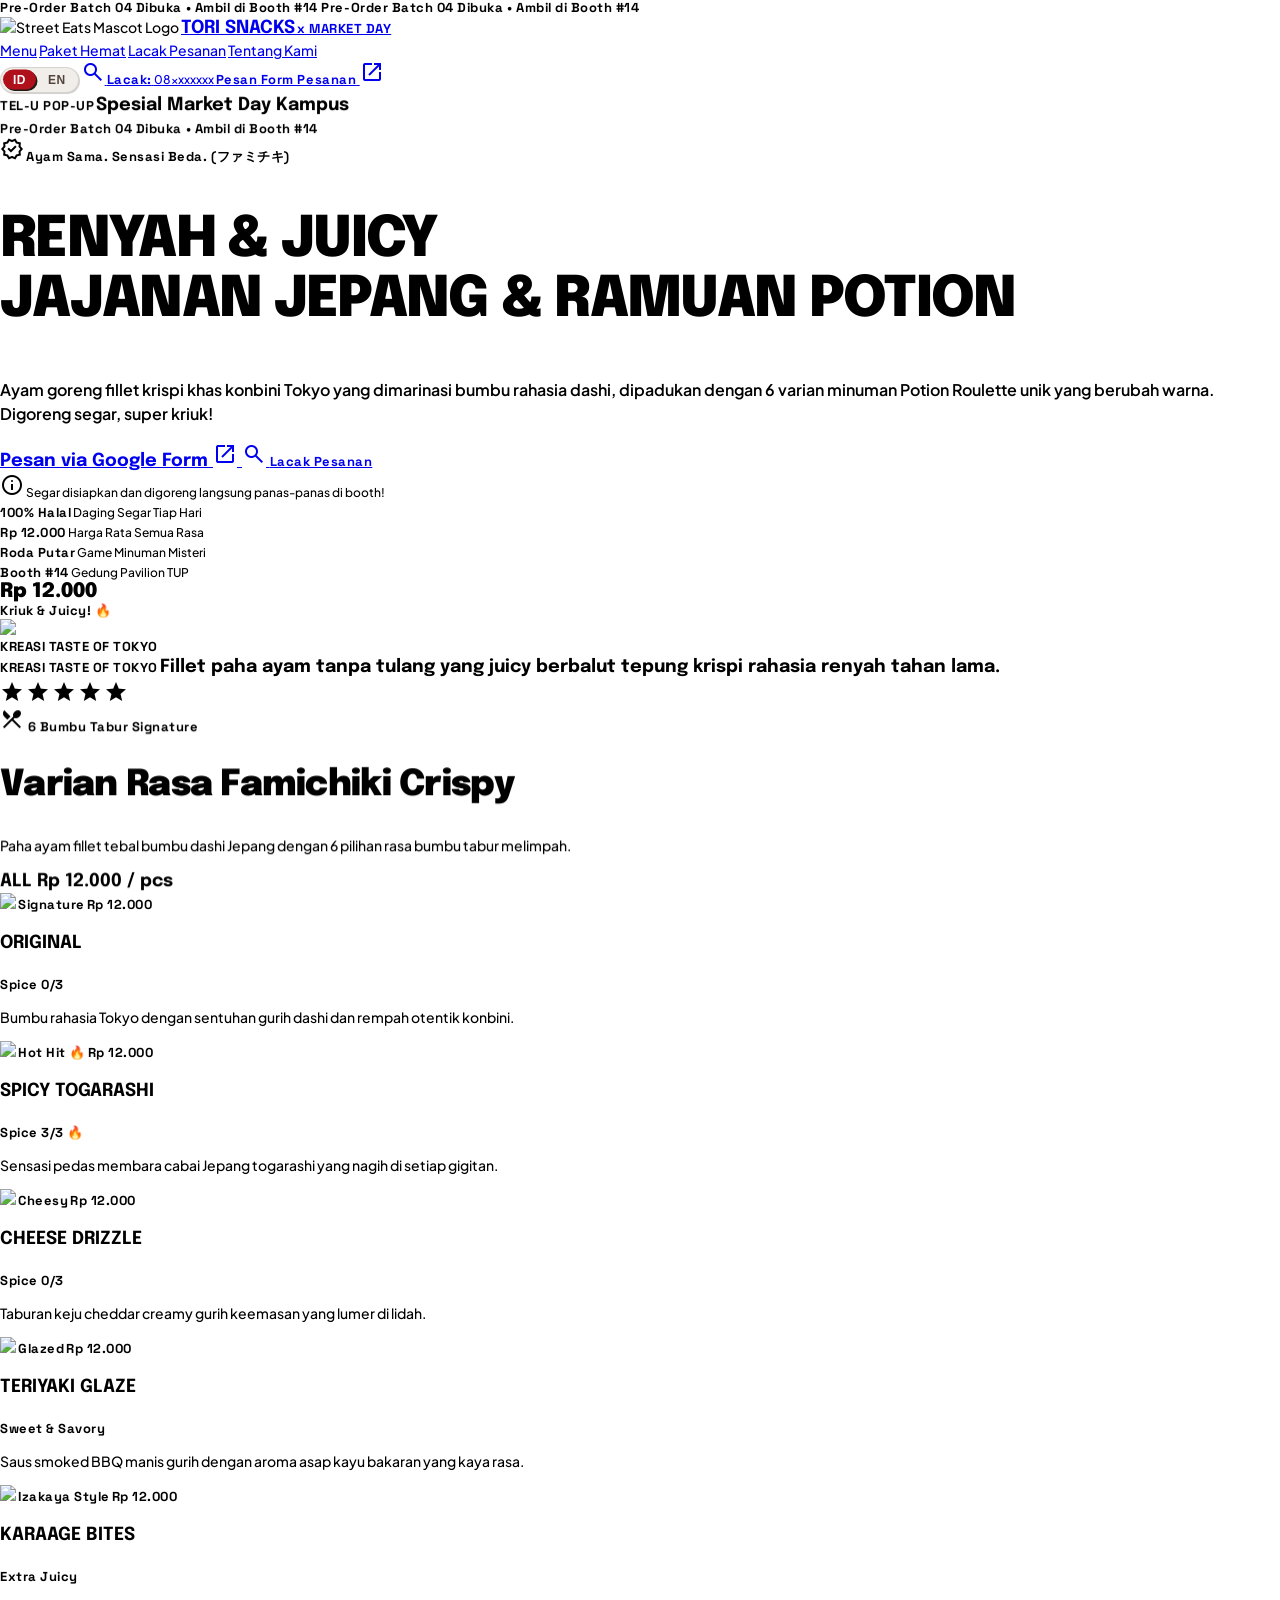
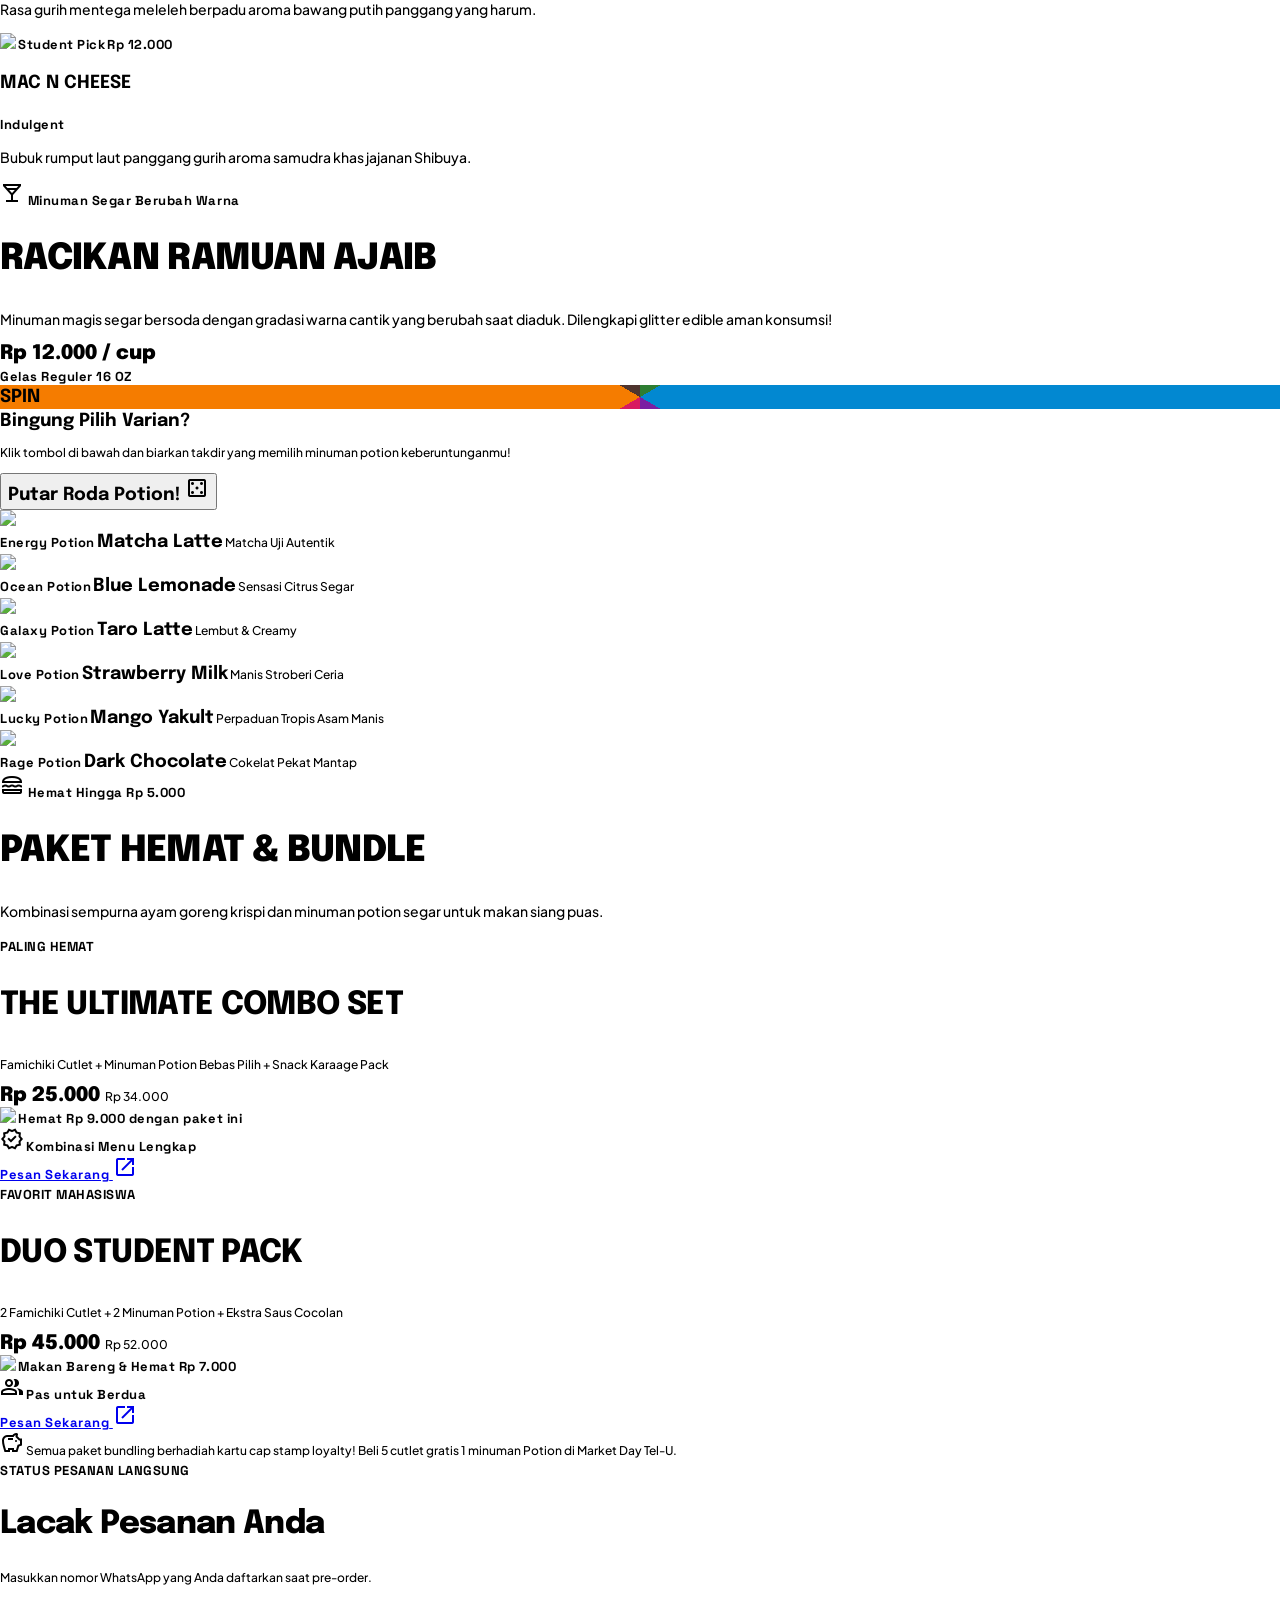
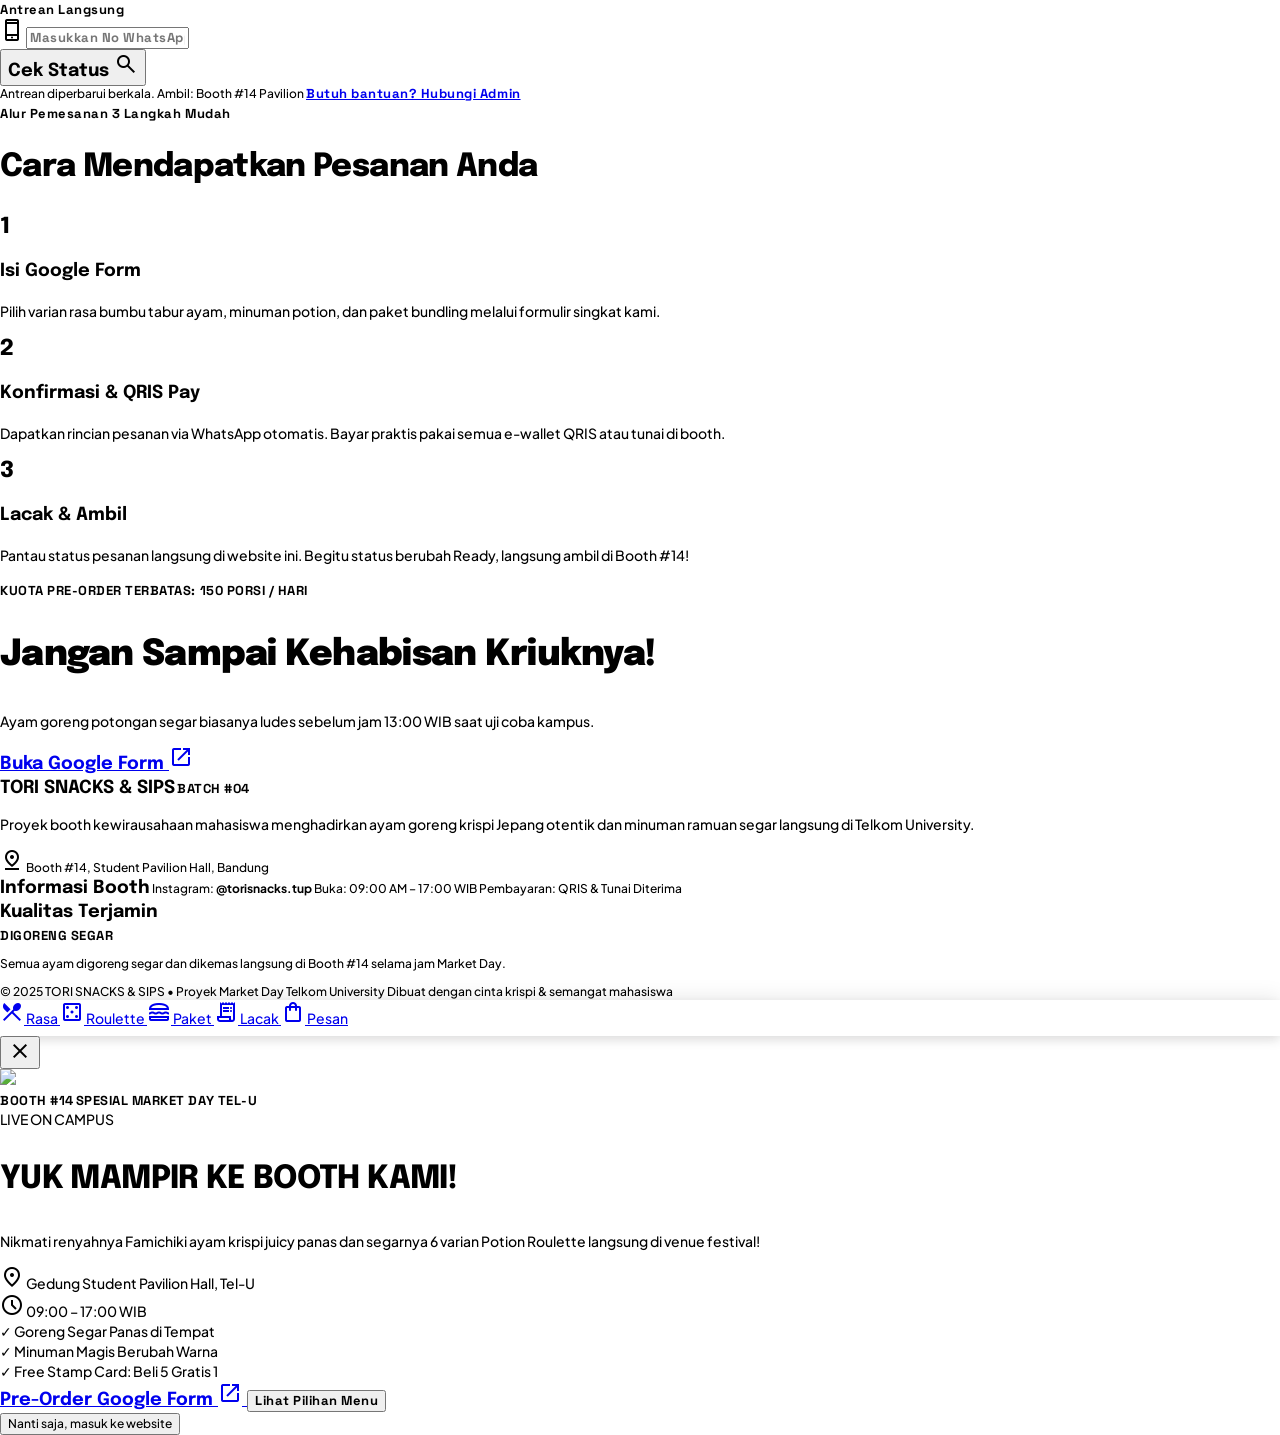
==== commit bf7b5d7a: "market day banner" ====
--- a/index.html
+++ b/index.html
@@ -120,13 +120,13 @@
   </script>
 
   <!-- External Stylesheet (Custom Styling & Animations) -->
-  <link rel="stylesheet" href="style.css?v=2.4">
+  <link rel="stylesheet" href="style.css?v=2.7">
 
   <!-- Multi-Language Translations Dictionary -->
-  <script src="translations.js?v=2.5"></script>
+  <script src="translations.js?v=2.7"></script>
 
   <!-- External Script (Order Tracking & Interactive Logic) -->
-  <script src="script.js?v=2.6" defer></script>
+  <script src="script.js?v=2.7" defer></script>
 </head>
 
 <body class="bg-surface text-on-surface font-body-md selection:bg-primary-fixed selection:text-on-primary-fixed pb-24 sm:pb-0">
@@ -135,8 +135,8 @@
        HEADER
        ========================================== -->
   <header class="fixed top-0 left-0 right-0 z-50 bg-surface/95 backdrop-blur-md shadow-[0_1px_8px_rgba(0,0,0,0.06)] w-full max-w-full">
-    <!-- Announcement Banner -->
-    <div class="bg-primary text-on-primary font-label-badge text-[11px] sm:text-label-badge text-center py-1 sm:py-1.5 px-3 tracking-wide overflow-hidden whitespace-nowrap border-b border-inverse-surface/10 flex items-center justify-center gap-2 w-full">
+    <!-- Announcement Banner (Clickable to view Booth Poster) -->
+    <div class="bg-primary hover:bg-primary-container text-on-primary font-label-badge text-[11px] sm:text-label-badge text-center py-1 sm:py-1.5 px-3 tracking-wide overflow-hidden whitespace-nowrap border-b border-inverse-surface/10 flex items-center justify-center gap-2 w-full cursor-pointer transition-colors" onclick="openPosterModal()" title="Lihat Info Poster Booth #14">
       <span class="inline-block w-1.5 h-1.5 rounded-full bg-tertiary-fixed animate-ping shrink-0"></span>
       <span class="sm:hidden font-bold truncate" data-i18n="announcement_status">🔥 TEL-U MARKET DAY • BATCH 04 DIBUKA</span>
       <span class="hidden sm:inline truncate" data-i18n="announcement_status">🔥 TELKOM UNIVERSITY MARKET DAY SPECIAL • PRE-ORDER BATCH 04 DIBUKA • BOOTH #14</span>
@@ -782,5 +782,96 @@
     </a>
   </nav>
 
+  <!-- ==========================================
+       WELCOME BOOTH POSTER MODAL (First Visit Pop-up)
+       ========================================== -->
+  <div id="welcome-poster-modal" class="fixed inset-0 z-50 flex items-center justify-center p-3 sm:p-4 bg-black/70 backdrop-blur-sm opacity-0 pointer-events-none" role="dialog" aria-modal="true" aria-labelledby="poster-title">
+    <div class="relative w-full max-w-md bg-surface-container-lowest rounded-3xl border-2 border-[#1e1b16] shadow-[8px_8px_0px_#1e1b16] overflow-hidden transform scale-95 max-h-[92vh] flex flex-col my-auto" id="welcome-poster-card">
+      
+      <!-- Close 'X' Button -->
+      <button id="close-poster-btn" class="absolute top-3 right-3 z-30 w-8 h-8 sm:w-9 sm:h-9 rounded-full bg-surface/95 hover:bg-surface border border-on-surface/20 shadow-md flex items-center justify-center text-on-surface hover:text-primary transition-all active:scale-95 cursor-pointer" onclick="closePosterModal()" aria-label="Close poster">
+        <span class="material-symbols-outlined text-[20px]">close</span>
+      </button>
+
+      <!-- Scrollable Inner Content -->
+      <div class="overflow-y-auto no-scrollbar flex flex-col">
+        
+        <!-- Poster Visual Header Banner -->
+        <div class="relative h-44 sm:h-52 w-full bg-[#1e1b16] overflow-hidden shrink-0">
+          <img class="w-full h-full object-cover opacity-90 hover:scale-105 transition-transform duration-500" data-alt="Market Day Booth 14 Crispy Japanese chicken cutlet and craft potion drinks" src="https://lh3.googleusercontent.com/aida-public/[base64]">
+          <div class="absolute inset-0 bg-gradient-to-t from-black/85 via-black/35 to-transparent"></div>
+
+          <!-- Top Badge Tags -->
+          <div class="absolute top-3 left-3 flex items-center gap-1.5 flex-wrap pr-12">
+            <span class="bg-primary text-white font-label-badge text-[10px] sm:text-[11px] px-2.5 py-1 rounded-full uppercase font-black shadow-[2px_2px_0px_#1e1b16]" data-i18n="poster_booth_tag">BOOTH #14</span>
+            <span class="bg-tertiary-fixed text-on-tertiary-fixed font-label-badge text-[10px] sm:text-[11px] px-2.5 py-0.5 rounded-full font-bold shadow-sm" data-i18n="poster_badge">SPESIAL MARKET DAY TEL-U</span>
+          </div>
+
+          <!-- Bottom Title Overlay -->
+          <div class="absolute bottom-3 inset-x-4 text-white">
+            <div class="flex items-center gap-1.5 text-tertiary-fixed-dim text-[11px] font-bold uppercase mb-0.5">
+              <span class="w-2 h-2 rounded-full bg-[#2E7D32] animate-ping"></span>
+              <span>LIVE ON CAMPUS</span>
+            </div>
+            <h3 id="poster-title" class="font-headline-lg text-lg sm:text-xl uppercase font-black leading-tight drop-shadow-md text-white" data-i18n="poster_title">YUK MAMPIR KE BOOTH KAMI!</h3>
+          </div>
+        </div>
+
+        <!-- Poster Details Body -->
+        <div class="p-4 sm:p-5 flex flex-col gap-3">
+          
+          <p class="font-body-md text-xs sm:text-sm text-on-surface-variant leading-relaxed" data-i18n="poster_desc">
+            Nikmati renyahnya Famichiki ayam krispi juicy panas dan segarnya 6 varian Potion Roulette langsung di venue festival!
+          </p>
+
+          <!-- Location & Operating Hours Banner -->
+          <div class="bg-surface-container p-3 rounded-2xl flex flex-col gap-1.5 border border-on-surface/10 text-xs">
+            <div class="flex items-center gap-2 text-on-surface font-bold">
+              <span class="material-symbols-outlined text-primary text-[18px]">location_on</span>
+              <span data-i18n="poster_loc">Gedung Student Pavilion Hall, Tel-U</span>
+            </div>
+            <div class="flex items-center gap-2 text-on-surface-variant font-medium">
+              <span class="material-symbols-outlined text-tertiary-container text-[18px]">schedule</span>
+              <span data-i18n="poster_hours">09:00 – 17:00 WIB</span>
+            </div>
+          </div>
+
+          <!-- Festival Highlights Checklist -->
+          <div class="grid grid-cols-1 gap-1.5 text-xs text-on-surface font-medium py-1">
+            <div class="flex items-center gap-2">
+              <span class="w-5 h-5 rounded-full bg-primary/10 text-primary flex items-center justify-center font-bold text-[11px]">✓</span>
+              <span data-i18n="poster_feat1">Goreng Segar Panas di Tempat</span>
+            </div>
+            <div class="flex items-center gap-2">
+              <span class="w-5 h-5 rounded-full bg-primary/10 text-primary flex items-center justify-center font-bold text-[11px]">✓</span>
+              <span data-i18n="poster_feat2">Minuman Magis Berubah Warna</span>
+            </div>
+            <div class="flex items-center gap-2">
+              <span class="w-5 h-5 rounded-full bg-primary/10 text-primary flex items-center justify-center font-bold text-[11px]">✓</span>
+              <span data-i18n="poster_feat3">Free Stamp Card: Beli 5 Gratis 1</span>
+            </div>
+          </div>
+
+          <!-- Actions -->
+          <div class="flex flex-col gap-2 pt-1">
+            <a href="https://forms.gle/mZKQudvXEUE7D7Ty5" target="_blank" rel="noopener noreferrer" class="w-full bg-primary hover:bg-primary-container text-on-primary font-headline-sm text-xs sm:text-sm uppercase py-3 rounded-xl shadow-[3px_3px_0px_#1e1b16] btn-tactile text-center font-black flex items-center justify-center gap-1.5" onclick="closePosterModal()">
+              <span data-i18n="poster_cta_order">Pre-Order Google Form</span>
+              <span class="material-symbols-outlined text-[16px]">open_in_new</span>
+            </a>
+            <button class="w-full bg-surface-container hover:bg-surface-container-high text-on-surface font-label-badge text-xs uppercase py-2.5 rounded-xl border border-on-surface/10 btn-tactile font-bold cursor-pointer" onclick="goToMenuFromPoster()">
+              <span data-i18n="poster_cta_menu">Lihat Pilihan Menu</span>
+            </button>
+          </div>
+
+          <button class="text-center font-body-sm text-[11px] text-on-surface-variant hover:text-on-surface underline mt-1 transition-colors cursor-pointer" onclick="closePosterModal()">
+            <span data-i18n="poster_close">Nanti saja, masuk ke website</span>
+          </button>
+
+        </div>
+
+      </div>
+    </div>
+  </div>
+
 </body>
 </html>
--- a/style.css
+++ b/style.css
@@ -508,4 +508,25 @@
   transform: translateY(-0.5px);
 }
 
-
+/* ==========================================
+   WELCOME BOOTH POSTER MODAL
+   ========================================== */
+#welcome-poster-modal {
+  transition: opacity 0.35s cubic-bezier(0.16, 1, 0.3, 1);
+}
+
+#welcome-poster-modal.show-modal {
+  opacity: 1 !important;
+  pointer-events: auto !important;
+}
+
+#welcome-poster-card {
+  transition: transform 0.35s cubic-bezier(0.16, 1, 0.3, 1);
+}
+
+#welcome-poster-modal.show-modal #welcome-poster-card {
+  transform: scale(1) !important;
+}
+
+
+
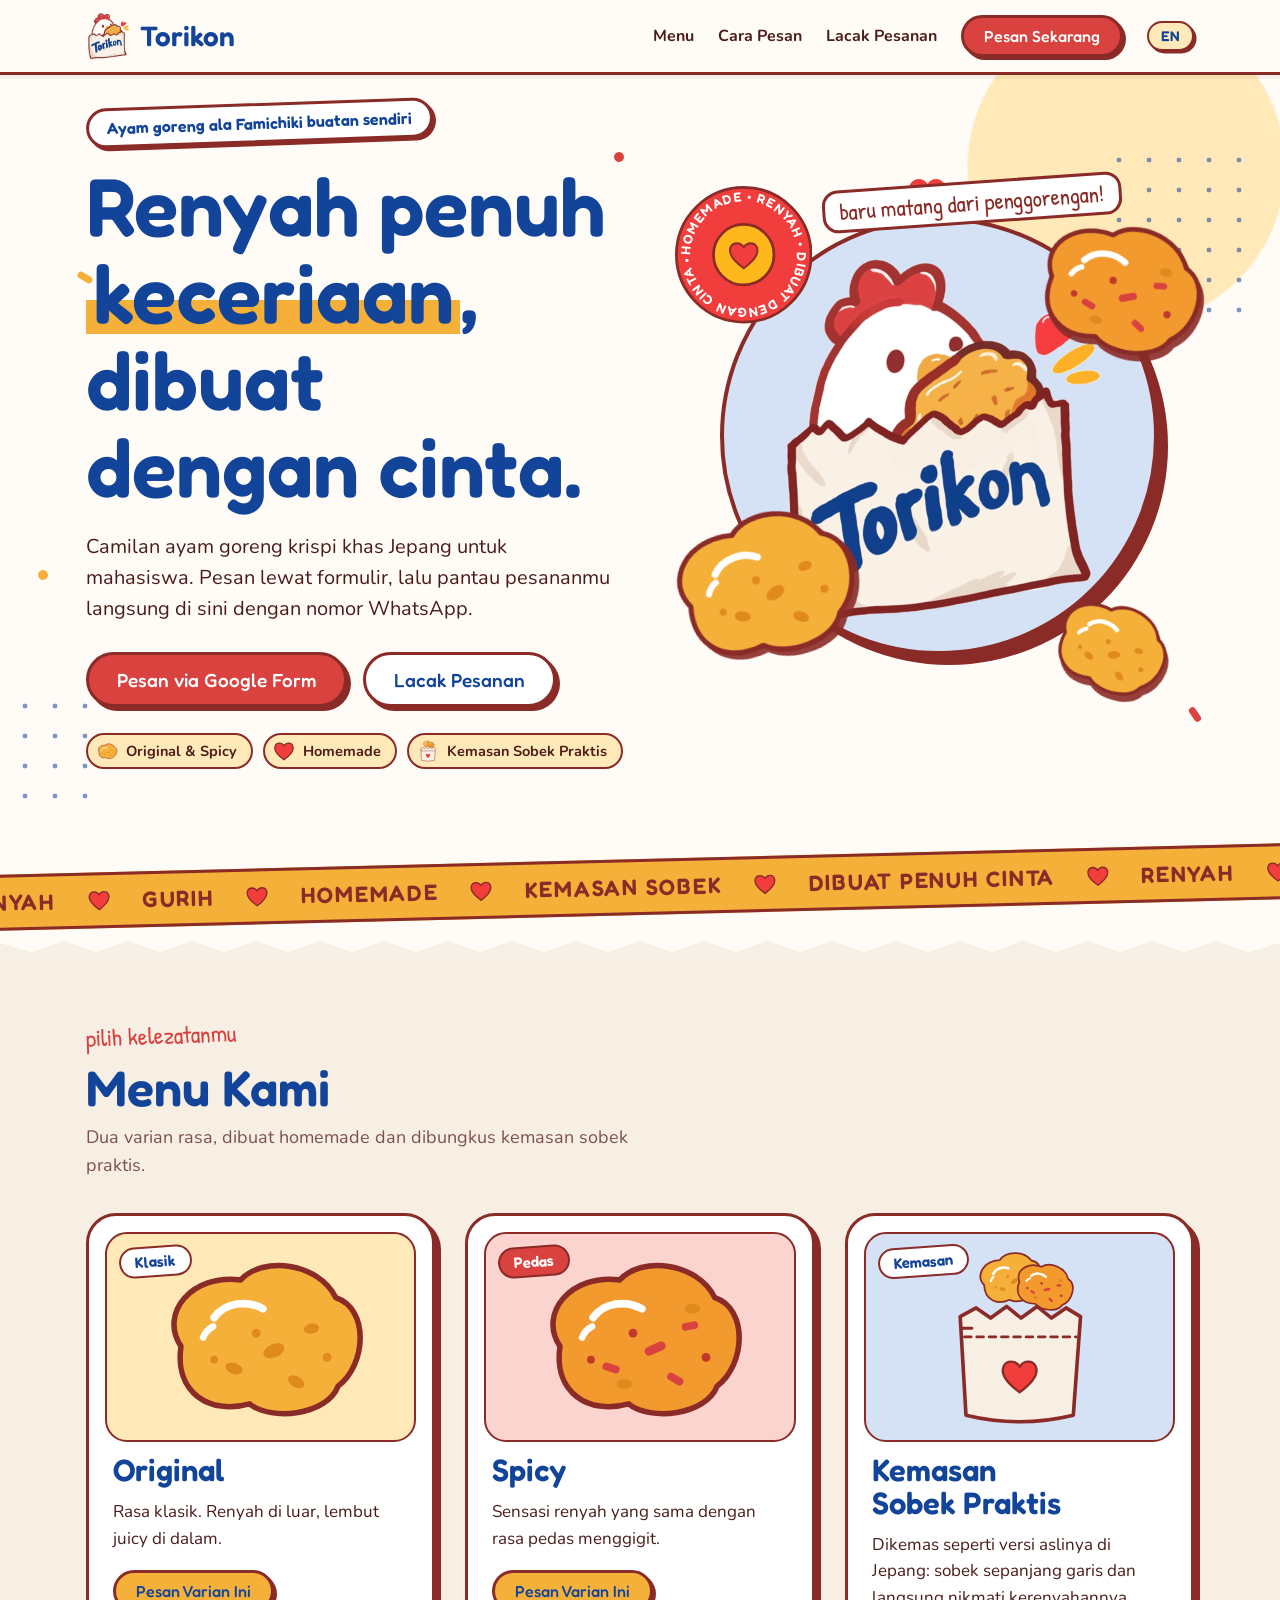
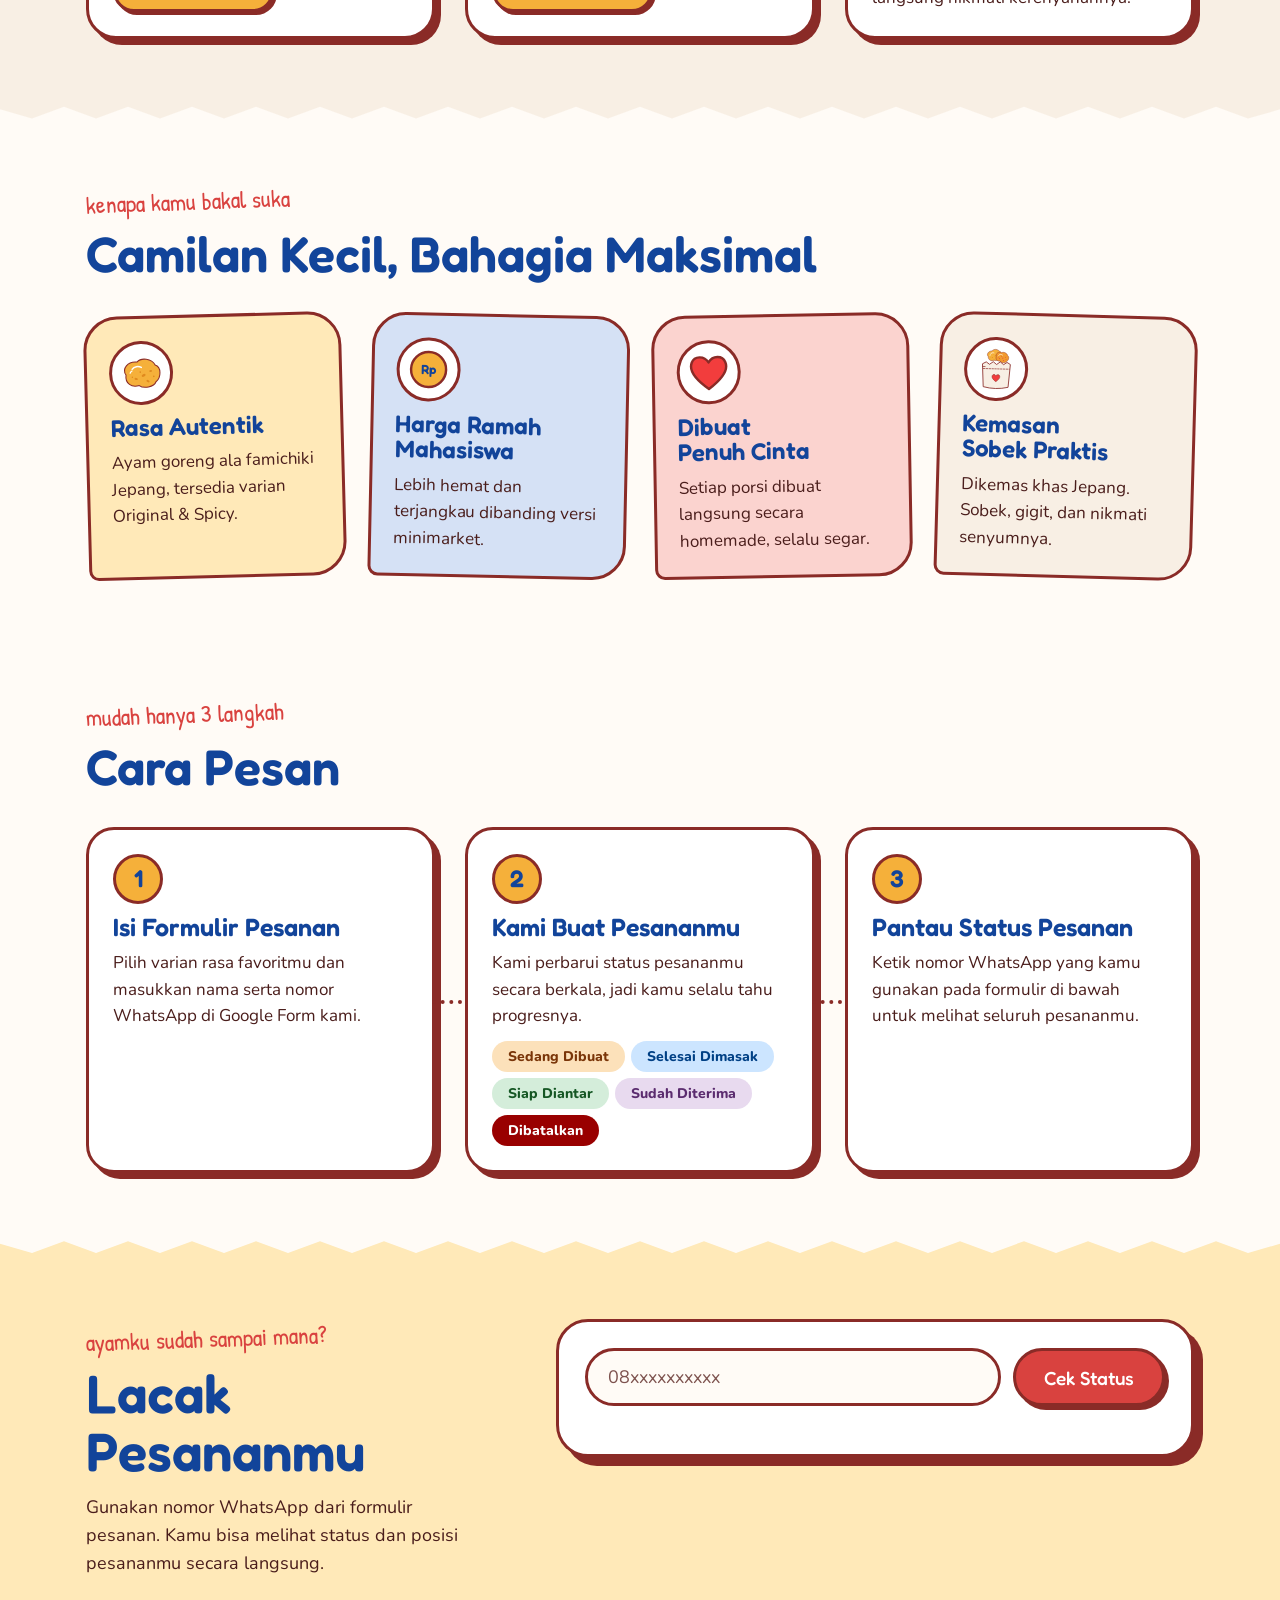
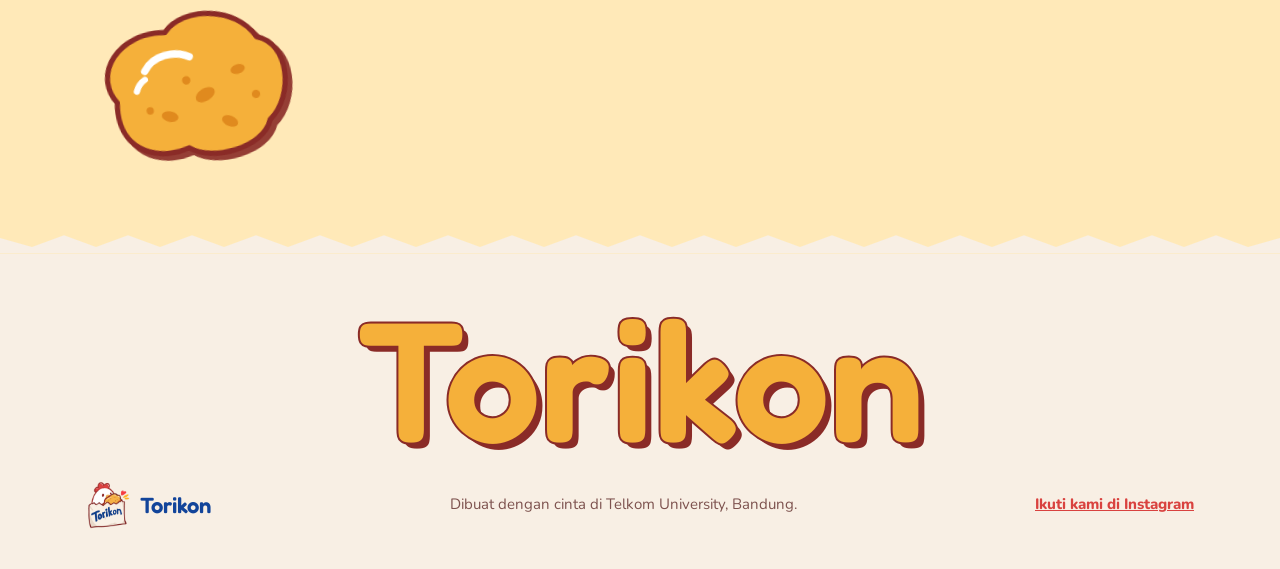
==== commit 91e12d0d: "change design" ====
--- a/index.html
+++ b/index.html
@@ -1,877 +1,185 @@
 <!DOCTYPE html>
 <html lang="id">
 <head>
-  <meta charset="utf-8">
-  <meta content="width=device-width, initial-scale=1.0" name="viewport">
-  <meta content="web_standard" name="shell-type">
-  <title>TORI SNACKS &amp; SIPS</title>
+<meta charset="utf-8">
+<meta name="viewport" content="width=device-width, initial-scale=1, viewport-fit=cover">
+<title>Torikon - Ayam Goreng Krispi Ala Famichiki</title>
+<link rel="icon" type="image/png" href="logo.png">
+<link rel="preconnect" href="https://fonts.googleapis.com">
+<link rel="preconnect" href="https://fonts.gstatic.com" crossorigin>
+<link href="https://fonts.googleapis.com/css2?family=Fredoka:wght@500;600&family=Nunito:wght@400;600;700;800&family=Patrick+Hand&display=swap" rel="stylesheet">
+<link rel="stylesheet" href="style.css">
+</head>
+<body>
+<svg width="0" height="0" style="position:absolute" aria-hidden="true" focusable="false">
+  <defs>
+    <symbol id="nugget" viewBox="0 0 200 160">
+      <path d="M28 88C8 58 38 22 82 28C102 6 152 12 168 44C198 54 196 104 170 124C160 150 110 156 90 140C54 150 22 130 28 88Z" fill="#F5B03A" stroke="#8A2B27" stroke-width="5" stroke-linejoin="round"/>
+      <path d="M58 62c10-14 30-16 44-8" stroke="#fff" stroke-width="7" stroke-linecap="round" fill="none"/>
+      <path d="M48 80c2-5 5-8 9-10" stroke="#fff" stroke-width="6" stroke-linecap="round" fill="none"/>
+      <ellipse cx="112" cy="92" rx="10" ry="6" fill="#E08A1E" transform="rotate(-24 112 92)"/>
+      <ellipse cx="76" cy="108" rx="8" ry="5" fill="#E08A1E" transform="rotate(18 76 108)"/>
+      <ellipse cx="146" cy="72" rx="7" ry="4.5" fill="#E08A1E" transform="rotate(-10 146 72)"/>
+      <ellipse cx="132" cy="120" rx="8" ry="5" fill="#E08A1E" transform="rotate(30 132 120)"/>
+      <circle cx="96" cy="76" r="4" fill="#E08A1E"/><circle cx="160" cy="98" r="4" fill="#E08A1E"/><circle cx="58" cy="100" r="3.5" fill="#E08A1E"/>
+    </symbol>
+    <symbol id="nuggetHot" viewBox="0 0 200 160">
+      <path d="M28 88C8 58 38 22 82 28C102 6 152 12 168 44C198 54 196 104 170 124C160 150 110 156 90 140C54 150 22 130 28 88Z" fill="#F29A2E" stroke="#8A2B27" stroke-width="5" stroke-linejoin="round"/>
+      <path d="M58 62c10-14 30-16 44-8" stroke="#fff" stroke-width="7" stroke-linecap="round" fill="none"/>
+      <path d="M48 80c2-5 5-8 9-10" stroke="#fff" stroke-width="6" stroke-linecap="round" fill="none"/>
+      <rect x="104" y="86" width="20" height="8" rx="4" fill="#D9423F" transform="rotate(-24 114 90)"/>
+      <rect x="66" y="104" width="16" height="7" rx="3.5" fill="#D9423F" transform="rotate(18 74 108)"/>
+      <rect x="138" y="66" width="15" height="7" rx="3.5" fill="#D9423F" transform="rotate(-10 146 70)"/>
+      <rect x="124" y="114" width="16" height="7" rx="3.5" fill="#D9423F" transform="rotate(30 132 118)"/>
+      <circle cx="94" cy="76" r="4" fill="#C0392B"/><circle cx="160" cy="98" r="4" fill="#C0392B"/><circle cx="56" cy="100" r="3.5" fill="#C0392B"/>
+      <ellipse cx="86" cy="122" rx="7" ry="4.5" fill="#E08A1E"/><ellipse cx="148" cy="54" rx="7" ry="4.5" fill="#E08A1E"/>
+    </symbol>
+    <symbol id="spark" viewBox="0 0 140 90">
+      <path d="M46 18c8-14 30-6 24 12-3 10-14 18-24 24-10-6-21-14-24-24-6-18 16-26 24-12z" fill="#F23D3D"/>
+      <rect x="88" y="24" width="44" height="13" rx="6.5" fill="#FFB81C" transform="rotate(-18 110 30)"/>
+      <rect x="92" y="50" width="32" height="12" rx="6" fill="#FFB81C"/>
+    </symbol>
+    <symbol id="heart" viewBox="0 0 60 56">
+      <path d="M30 52C8 36 2 24 6 14 10 4 24 4 30 14 36 4 50 4 54 14 58 24 52 36 30 52z" fill="#F23D3D" stroke="#8A2B27" stroke-width="3.5" stroke-linejoin="round"/>
+    </symbol>
+    <symbol id="pack" viewBox="0 0 220 250">
+      <g transform="translate(46 4) rotate(-10 40 40)"><use href="#nugget" width="100" height="80"/></g>
+      <g transform="translate(96 14) rotate(14 40 40)"><use href="#nuggetHot" width="92" height="74"/></g>
+      <path d="M28 96L50 84L70 98L92 82L112 98L134 82L154 98L174 84L194 96L184 232Q110 250 36 232Z" fill="#F8EFE4" stroke="#8A2B27" stroke-width="5" stroke-linejoin="round"/>
+      <path d="M34 124H188" stroke="#8A2B27" stroke-width="4" stroke-dasharray="9 8" stroke-linecap="round"/>
+      <use href="#heart" x="82" y="152" width="56" height="52"/>
+      <path d="M44 112l-14 0" stroke="#8A2B27" stroke-width="4" stroke-linecap="round"/>
+    </symbol>
+  </defs>
+</svg>
 
-  <!-- Google Fonts & Material Symbols -->
-  <link rel="preconnect" href="https://fonts.googleapis.com">
-  <link rel="preconnect" href="https://fonts.gstatic.com" crossorigin>
-  <link href="https://fonts.googleapis.com/css2?family=Epilogue:wght@700;800;900&amp;family=Plus+Jakarta+Sans:wght@500;600;700&amp;family=Space+Grotesk:wght@700&amp;display=swap" rel="stylesheet">
-  <link href="https://fonts.googleapis.com/css2?family=Material+Symbols+Outlined:opsz,wght,FILL,GRAD@20..48,100..700,0..1,-50..200" rel="stylesheet">
-  <link href="https://fonts.googleapis.com/css2?family=Material+Symbols+Outlined:wght,FILL@100..700,0..1&amp;display=swap" rel="stylesheet">
+<header class="site-header">
+  <div class="wrap nav">
+    <a class="brand" href="#top" aria-label="Torikon home"><img src="logo.png" alt="">Torikon</a>
+    <nav class="links" aria-label="Main">
+      <a class="t hide-s" href="#menu" data-i18n="navMenu">Menu</a>
+      <a class="t hide-s" href="#how" data-i18n="navHow">Cara Pesan</a>
+      <a class="t" href="#track" data-i18n="navTrack">Lacak Pesanan</a>
+      <a class="btn btn-red btn-sm order-link" href="#order" data-i18n="navOrder">Pesan Sekarang</a>
+      <button class="lang-btn" id="langToggle" type="button" aria-label="Ganti ke Bahasa Inggris">EN</button>
+    </nav>
+  </div>
+</header>
 
-  <!-- Tailwind CSS Play CDN with Plugins -->
-  <script src="https://cdn.tailwindcss.com?plugins=forms,container-queries"></script>
-
-  <!-- Exact Tailwind Theme Configuration (Synchronous for Pixel-Perfect Fonts) -->
-  <script id="tailwind-config">
-    tailwind.config = {
-      darkMode: "class",
-      theme: {
-        extend: {
-          "colors": {
-            "on-surface": "#1e1b16",
-            "on-tertiary": "#ffffff",
-            "on-primary-fixed-variant": "#930010",
-            "tertiary-fixed": "#ffddb9",
-            "surface-container-high": "#eee7dd",
-            "on-secondary-fixed-variant": "#474746",
-            "surface-dim": "#e0d9d0",
-            "secondary-fixed": "#e5e2e1",
-            "on-primary": "#ffffff",
-            "surface-container": "#f4ede3",
-            "on-background": "#1e1b16",
-            "inverse-on-surface": "#f7f0e6",
-            "outline-variant": "#e4beba",
-            "inverse-surface": "#33302a",
-            "surface-container-highest": "#e8e2d8",
-            "primary": "#af101a",
-            "on-secondary-container": "#636262",
-            "secondary-container": "#e2dfde",
-            "tertiary-container": "#9e6300",
-            "outline": "#8f6f6c",
-            "on-tertiary-fixed": "#2b1700",
-            "primary-fixed-dim": "#ffb3ac",
-            "on-primary-container": "#fff2f0",
-            "on-secondary": "#ffffff",
-            "inverse-primary": "#ffb3ac",
-            "surface": "#fff8f0",
-            "on-error": "#ffffff",
-            "tertiary-fixed-dim": "#ffb961",
-            "on-primary-fixed": "#410003",
-            "secondary": "#5f5e5e",
-            "secondary-fixed-dim": "#c8c6c5",
-            "on-error-container": "#93000a",
-            "primary-container": "#d32f2f",
-            "surface-variant": "#e8e2d8",
-            "surface-bright": "#fff8f0",
-            "error-container": "#ffdad6",
-            "on-tertiary-fixed-variant": "#663e00",
-            "error": "#ba1a1a",
-            "on-secondary-fixed": "#1b1b1c",
-            "surface-container-lowest": "#ffffff",
-            "on-tertiary-container": "#fff3ea",
-            "primary-fixed": "#ffdad6",
-            "tertiary": "#7d4d00",
-            "on-surface-variant": "#5b403d",
-            "surface-container-low": "#faf3e9",
-            "background": "#fff8f0",
-            "surface-tint": "#ba1a20"
-          },
-          "borderRadius": {
-            "DEFAULT": "0.25rem",
-            "lg": "0.5rem",
-            "xl": "0.75rem",
-            "full": "9999px"
-          },
-          "spacing": {
-            "gutter-desktop": "1.5rem",
-            "space-md": "0.875rem",
-            "space-sm": "0.5rem",
-            "space-xs": "0.25rem",
-            "margin": "1rem",
-            "space-xl": "2rem",
-            "gutter": "1rem",
-            "margin-desktop": "2.5rem",
-            "space-lg": "1.25rem"
-          },
-          "fontFamily": {
-            "label-badge": ["Space Grotesk"],
-            "headline-sm": ["Epilogue"],
-            "headline-md": ["Epilogue"],
-            "body-sm": ["Plus Jakarta Sans"],
-            "price-display": ["Epilogue"],
-            "headline-lg-mobile": ["Epilogue"],
-            "body-md": ["Plus Jakarta Sans"],
-            "display-hero-mobile": ["Epilogue"],
-            "headline-lg": ["Epilogue"],
-            "body-lg": ["Plus Jakarta Sans"],
-            "display-hero": ["Epilogue"]
-          },
-          "fontSize": {
-            "label-badge": ["13px", { "lineHeight": "16px", "letterSpacing": "0.04em", "fontWeight": "700" }],
-            "headline-sm": ["18px", { "lineHeight": "24px", "fontWeight": "700" }],
-            "headline-md": ["22px", { "lineHeight": "28px", "fontWeight": "800" }],
-            "body-sm": ["12px", { "lineHeight": "16px", "fontWeight": "500" }],
-            "price-display": ["20px", { "lineHeight": "22px", "fontWeight": "900" }],
-            "headline-lg-mobile": ["26px", { "lineHeight": "32px", "fontWeight": "800" }],
-            "body-md": ["14px", { "lineHeight": "20px", "fontWeight": "500" }],
-            "display-hero-mobile": ["36px", { "lineHeight": "40px", "letterSpacing": "-0.02em", "fontWeight": "900" }],
-            "headline-lg": ["32px", { "lineHeight": "38px", "letterSpacing": "-0.02em", "fontWeight": "800" }],
-            "body-lg": ["16px", { "lineHeight": "24px", "fontWeight": "600" }],
-            "display-hero": ["56px", { "lineHeight": "60px", "letterSpacing": "-0.03em", "fontWeight": "900" }]
-          }
-        }
-      }
-    };
-  </script>
-
-  <!-- External Stylesheet (Custom Styling & Animations) -->
-  <link rel="stylesheet" href="style.css?v=2.7">
-
-  <!-- Multi-Language Translations Dictionary -->
-  <script src="translations.js?v=2.7"></script>
-
-  <!-- External Script (Order Tracking & Interactive Logic) -->
-  <script src="script.js?v=2.7" defer></script>
-</head>
-
-<body class="bg-surface text-on-surface font-body-md selection:bg-primary-fixed selection:text-on-primary-fixed pb-24 sm:pb-0">
-
-  <!-- ==========================================
-       HEADER
-       ========================================== -->
-  <header class="fixed top-0 left-0 right-0 z-50 bg-surface/95 backdrop-blur-md shadow-[0_1px_8px_rgba(0,0,0,0.06)] w-full max-w-full">
-    <!-- Announcement Banner (Clickable to view Booth Poster) -->
-    <div class="bg-primary hover:bg-primary-container text-on-primary font-label-badge text-[11px] sm:text-label-badge text-center py-1 sm:py-1.5 px-3 tracking-wide overflow-hidden whitespace-nowrap border-b border-inverse-surface/10 flex items-center justify-center gap-2 w-full cursor-pointer transition-colors" onclick="openPosterModal()" title="Lihat Info Poster Booth #14">
-      <span class="inline-block w-1.5 h-1.5 rounded-full bg-tertiary-fixed animate-ping shrink-0"></span>
-      <span class="sm:hidden font-bold truncate" data-i18n="announcement_status">🔥 TEL-U MARKET DAY • BATCH 04 DIBUKA</span>
-      <span class="hidden sm:inline truncate" data-i18n="announcement_status">🔥 TELKOM UNIVERSITY MARKET DAY SPECIAL • PRE-ORDER BATCH 04 DIBUKA • BOOTH #14</span>
-    </div>
-
-    <!-- Main Navigation Bar -->
-    <div class="h-14 sm:h-20 max-w-7xl mx-auto px-3 sm:px-margin lg:px-margin-desktop flex items-center justify-between gap-2 sm:gap-space-md w-full">
-      <div class="flex items-center gap-2 sm:gap-space-sm shrink-0">
-        <img alt="Street Eats Mascot Logo" class="h-7 sm:h-8 w-auto object-contain" src="https://lh3.googleusercontent.com/aida-public/[base64]">
-        <a class="flex flex-col" data-path="menu" href="#menu">
-          <span class="font-headline-sm text-sm sm:text-headline-sm uppercase tracking-tight text-on-surface leading-tight font-black whitespace-nowrap">TORI SNACKS</span>
-          <span class="font-label-badge text-[9px] sm:text-label-badge text-primary uppercase font-bold whitespace-nowrap">x MARKET DAY</span>
-        </a>
-      </div>
-
-      <nav class="hidden xl:flex items-center gap-6 xl:gap-8 shrink-0" data-active-classes="text-primary font-bold">
-        <a aria-current="page" class="transition-colors text-primary font-bold hover:opacity-80 whitespace-nowrap" data-path="menu" href="#menu" data-i18n="nav_menu">Menu</a>
-        <a class="font-body-md text-body-md text-on-surface-variant hover:text-on-surface transition-colors whitespace-nowrap" data-path="combo-sets-and-bundles" href="#combos-section" data-i18n="nav_combos">Paket Hemat</a>
-        <a class="font-body-md text-body-md text-on-surface-variant hover:text-on-surface transition-colors whitespace-nowrap" data-path="track-my-order" href="#track-section" data-i18n="nav_track">Lacak Pesanan</a>
-        <a class="font-body-md text-body-md text-on-surface-variant hover:text-on-surface transition-colors whitespace-nowrap" data-path="about-our-stall" href="#booth-details" data-i18n="nav_about">Tentang Kami</a>
-      </nav>
-
-      <div class="flex items-center gap-1.5 sm:gap-space-sm shrink-0">
-        <!-- Language Switcher (ID / EN) -->
-        <div class="lang-switcher" role="group" aria-label="Language selection">
-          <button id="lang-btn-id" class="lang-btn active" onclick="setLanguage('id')">ID</button>
-          <button id="lang-btn-en" class="lang-btn" onclick="setLanguage('en')">EN</button>
+<main id="top">
+  <div class="hero-bg">
+    <span class="dots a" aria-hidden="true"></span><span class="dots b" aria-hidden="true"></span>
+    <i class="cr" style="left:6%;top:26%;--r:30deg" aria-hidden="true"></i>
+    <i class="cr red dot" style="left:48%;top:10%;--d:.8s" aria-hidden="true"></i>
+    <i class="cr" style="left:44%;bottom:12%;--r:-40deg;--d:1.4s" aria-hidden="true"></i>
+    <i class="cr red" style="right:6%;bottom:16%;--r:55deg;--d:.4s" aria-hidden="true"></i>
+    <i class="cr dot" style="left:3%;bottom:34%;--d:2s" aria-hidden="true"></i>
+    <div class="wrap hero">
+      <div>
+        <span class="pill" data-i18n="heroPill">Ayam goreng ala Famichiki buatan sendiri</span>
+        <h1 data-i18n="heroH1">Renyah penuh <mark>keceriaan</mark>, dibuat dengan cinta.</h1>
+        <p class="lead" data-i18n="heroLead">Camilan ayam goreng krispi khas Jepang untuk mahasiswa. Pesan lewat formulir, lalu pantau pesananmu langsung di sini dengan nomor WhatsApp.</p>
+        <div class="cta">
+          <a class="btn btn-red order-link" href="#order" data-i18n="heroCtaOrder">Pesan via Google Form</a>
+          <a class="btn btn-white" href="#track" data-i18n="heroCtaTrack">Lacak Pesanan</a>
         </div>
-
-        <a href="#track-section" id="header-quick-track" class="hidden md:flex items-center bg-surface-container rounded-full px-space-md py-1.5 gap-space-xs cursor-pointer hover:bg-surface-container-high transition-colors btn-tactile">
-          <span class="material-symbols-outlined text-[16px] text-on-surface-variant">search</span>
-          <span class="font-label-badge text-label-badge text-on-surface-variant uppercase" data-i18n="nav_quick_track">Lacak:</span>
-          <span class="font-body-sm text-body-sm text-on-surface">08xxxxxxx</span>
-        </a>
-        <a class="inline-flex items-center gap-1 bg-primary-container text-on-primary font-label-badge text-xs sm:text-label-badge px-2.5 sm:px-space-md py-1.5 sm:py-2.5 rounded-xl shadow-[2px_2px_0px_rgba(30,30,30,0.9)] hover:bg-primary transition-all btn-tactile shrink-0" href="https://forms.gle/mZKQudvXEUE7D7Ty5" rel="noopener noreferrer" target="_blank">
-          <span class="whitespace-nowrap font-bold sm:hidden" data-i18n="btn_order_short">Pesan</span>
-          <span class="whitespace-nowrap font-bold hidden sm:inline" data-i18n="btn_order">Form Pesanan</span>
-          <span class="material-symbols-outlined text-[14px] sm:text-[16px]">open_in_new</span>
-        </a>
-      </div>
-    </div>
-  </header>
-
-  <!-- ==========================================
-       MAIN
-       ========================================== -->
-  <main class="w-full pt-16 sm:pt-24 bg-surface min-h-[calc(100vh-80px)] overflow-x-hidden">
-    <div class="flex flex-col w-full max-w-full overflow-x-hidden">
-
-      <!-- Dynamic Paper Texture Backing with Subtle Retro Grain -->
-      <div class="relative w-full max-w-full overflow-hidden bg-surface">
-        <!-- Decorative Floating Ambient Glows -->
-        <div class="absolute -top-12 -left-12 w-64 h-64 rounded-full bg-tertiary-fixed-dim/20 blur-3xl pointer-events-none"></div>
-        <div class="absolute top-80 right-0 sm:-right-16 w-60 sm:w-80 h-60 sm:h-80 rounded-full bg-primary-fixed/20 blur-3xl pointer-events-none"></div>
-
-        <!-- HERO SECTION -->
-        <section class="max-w-7xl mx-auto px-4 sm:px-margin lg:px-margin-desktop pt-2 sm:pt-space-lg pb-space-xl w-full">
-          <!-- Announcement Banner -->
-          <div class="reveal-on-scroll reveal-fade-down flex flex-col sm:flex-row sm:items-center justify-between gap-2 bg-surface-container-highest px-3.5 sm:px-space-md py-2.5 sm:py-space-sm rounded-xl mb-6 sm:mb-space-lg shadow-sm mt-2 sm:mt-space-lg border border-on-surface/5 w-full">
-            <div class="flex items-center gap-space-xs">
-              <span class="bg-primary text-on-primary font-label-badge text-[10px] sm:text-label-badge px-2 sm:px-2.5 py-0.5 sm:py-1 rounded-full uppercase" data-i18n="announcement_tag">TEL-U POP-UP</span>
-              <span class="font-headline-sm text-xs sm:text-headline-sm uppercase tracking-tight text-on-surface font-bold" data-i18n="announcement_sub">Spesial Market Day Kampus</span>
-            </div>
-            <div class="flex items-center gap-2">
-              <span class="w-2 h-2 rounded-full bg-primary animate-ping"></span>
-              <span class="font-label-badge text-[11px] sm:text-label-badge text-primary uppercase font-bold" data-i18n="announcement_status">Pre-Order Batch 04 Dibuka • Ambil di Booth #14</span>
-            </div>
-          </div>
-
-          <div class="grid grid-cols-1 lg:grid-cols-12 gap-6 lg:gap-space-lg items-center w-full">
-            <!-- Hero Text & Quick Action -->
-            <div class="lg:col-span-7 flex flex-col gap-3.5 sm:gap-space-md reveal-on-scroll reveal-fade-up w-full">
-              <div class="inline-flex items-center gap-2 self-start bg-tertiary-fixed text-on-tertiary-fixed px-3 py-1 rounded-full shadow-sm">
-                <span class="material-symbols-outlined text-[16px] sm:text-[18px]">verified</span>
-                <span class="font-label-badge text-[11px] sm:text-label-badge uppercase" data-i18n="hero_badge">Ayam Sama. Sensasi Beda. (ファミチキ)</span>
-              </div>
-              <h1 class="font-display-hero text-display-hero uppercase text-on-surface tracking-tighter break-words" data-i18n="hero_title">
-                RENYAH &amp; JUICY <br class="hidden sm:inline">
-                <span class="text-primary underline decoration-tertiary-fixed-dim decoration-wavy decoration-3 sm:decoration-4">JAJANAN JEPANG</span> &amp; RAMUAN POTION
-              </h1>
-              <p class="font-body-lg text-[15px] sm:text-body-lg text-on-surface-variant max-w-xl leading-relaxed" data-i18n="hero_desc">
-                Ayam goreng fillet krispi khas konbini Tokyo yang dimarinasi bumbu rahasia dashi, dipadukan dengan 6 varian minuman Potion Roulette unik yang berubah warna. Digoreng segar, super kriuk!
-              </p>
-              <!-- Dual CTAs -->
-              <div class="flex flex-col sm:flex-row items-stretch sm:items-center gap-3 sm:gap-space-md pt-1 sm:pt-space-xs w-full">
-                <a class="group flex items-center justify-center gap-space-sm bg-primary text-on-primary font-headline-sm text-[16px] sm:text-headline-sm uppercase px-6 sm:px-space-xl py-3.5 sm:py-4 rounded-xl shadow-[4px_4px_0px_#1e1b16] hover:bg-primary-container btn-tactile text-center w-full sm:w-auto" href="https://forms.gle/mZKQudvXEUE7D7Ty5" rel="noopener noreferrer" target="_blank">
-                  <span data-i18n="hero_cta_order">Pesan via Google Form</span>
-                  <span class="material-symbols-outlined group-hover:translate-x-1 transition-transform text-[18px] sm:text-[22px]">open_in_new</span>
-                </a>
-                <a class="flex items-center justify-center gap-space-xs bg-surface-container-low text-on-surface font-label-badge text-[12px] sm:text-label-badge uppercase px-5 sm:px-space-lg py-3.5 sm:py-4 rounded-xl shadow-[3px_3px_0px_#1e1b16] hover:bg-surface-container-high btn-tactile text-center w-full sm:w-auto" href="#track-section">
-                  <span class="material-symbols-outlined text-primary text-[18px] sm:text-[20px]">search</span>
-                  <span data-i18n="nav_track">Lacak Pesanan</span>
-                </a>
-              </div>
-              <span class="font-body-sm text-[12px] sm:text-body-sm text-on-surface-variant flex items-center gap-1.5">
-                <span class="material-symbols-outlined text-tertiary-container text-[16px]">info</span>
-                <span data-i18n="hero_live_info">Segar disiapkan dan digoreng langsung panas-panas di booth!</span>
-              </span>
-              <!-- Trust / Feature Badges (Mobile-friendly 2x2 or 4x1 grid) -->
-              <div class="grid grid-cols-2 sm:grid-cols-4 gap-2 sm:gap-space-sm pt-2 sm:pt-space-md w-full">
-                <div class="bg-surface-container p-2.5 sm:p-space-sm rounded-xl flex flex-col items-start hover-card-lift border border-on-surface/5">
-                  <span class="font-label-badge text-[11px] sm:text-label-badge text-primary uppercase font-bold" data-i18n="badge_halal">100% Halal</span>
-                  <span class="font-body-sm text-[11px] sm:text-body-sm text-on-surface" data-i18n="badge_halal_sub">Daging Segar Tiap Hari</span>
-                </div>
-                <div class="bg-surface-container p-2.5 sm:p-space-sm rounded-xl flex flex-col items-start hover-card-lift border border-on-surface/5">
-                  <span class="font-label-badge text-[11px] sm:text-label-badge text-primary uppercase font-bold" data-i18n="badge_price">Rp 12.000</span>
-                  <span class="font-body-sm text-[11px] sm:text-body-sm text-on-surface" data-i18n="badge_price_sub">Harga Rata Semua Rasa</span>
-                </div>
-                <div class="bg-surface-container p-2.5 sm:p-space-sm rounded-xl flex flex-col items-start hover-card-lift border border-on-surface/5">
-                  <span class="font-label-badge text-[11px] sm:text-label-badge text-primary uppercase font-bold" data-i18n="badge_spin">Roda Putar</span>
-                  <span class="font-body-sm text-[11px] sm:text-body-sm text-on-surface" data-i18n="badge_spin_sub">Game Minuman Misteri</span>
-                </div>
-                <div class="bg-surface-container p-2.5 sm:p-space-sm rounded-xl flex flex-col items-start hover-card-lift border border-on-surface/5">
-                  <span class="font-label-badge text-[11px] sm:text-label-badge text-primary uppercase font-bold" data-i18n="badge_booth">Booth #14</span>
-                  <span class="font-body-sm text-[11px] sm:text-body-sm text-on-surface" data-i18n="badge_booth_sub">Gedung Pavilion TUP</span>
-                </div>
-              </div>
-            </div>
-
-            <!-- Hero Food Visual Composition -->
-            <div class="lg:col-span-5 relative flex justify-center mt-6 lg:mt-0 pt-4 sm:pt-6 reveal-on-scroll reveal-fade-up delay-150 w-full">
-              <div class="relative w-full max-w-md bg-surface-container-low p-space-sm sm:p-space-md rounded-2xl shadow-[5px_5px_0px_#1e1b16] sm:shadow-[6px_6px_0px_#1e1b16] flex flex-col items-center hover-card-lift card-interactive border border-on-surface/10">
-                <!-- Floating Sticker (Safe in-bounds on mobile, playful offset on desktop) -->
-                <div class="absolute -top-3 right-2 sm:-top-5 sm:-right-2 bg-primary text-on-primary font-price-display text-xs sm:text-price-display px-2.5 sm:px-4 py-1 sm:py-2 rounded-full shadow-[2px_2px_0px_#1e1b16] sm:shadow-[3px_3px_0px_#1e1b16] rotate-2 sm:rotate-6 z-20 animate-sticker-1 whitespace-nowrap">
-                  Rp 12.000
-                </div>
-                <div class="absolute -top-3 left-2 sm:-top-5 sm:-left-2 bg-tertiary-fixed text-on-tertiary-fixed font-label-badge text-[10px] sm:text-label-badge px-2 sm:px-3 py-0.5 sm:py-1 rounded-lg -rotate-2 sm:-rotate-6 z-20 uppercase animate-sticker-2 whitespace-nowrap shadow-sm">
-                  Kriuk &amp; Juicy! 🔥
-                </div>
-                <!-- Image Container -->
-                <div class="w-full h-60 sm:h-72 rounded-xl overflow-hidden bg-surface-container flex items-center justify-center relative zoom-img-container card-shimmer">
-                  <img class="w-full h-full object-cover" data-alt="A macro studio shot of golden crunchy Japanese Famichiki fried chicken cutlet steaming hot in a red and white branded paper pouch, crispy craggy batter texture, vibrant lighting, clean commercial food photography against warm cream studio background" src="https://lh3.googleusercontent.com/aida-public/[base64]">
-                  <div class="absolute bottom-3 left-3 bg-on-surface/85 backdrop-blur-sm text-surface-container-lowest px-3 py-1 rounded-full text-label-badge font-label-badge uppercase text-[11px] sm:text-xs" data-i18n="hero_card_tag">
-                    KREASI TASTE OF TOKYO
-                  </div>
-                </div>
-                <div class="w-full mt-3 sm:mt-space-md flex items-center justify-between">
-                  <div>
-                    <span class="font-label-badge text-[11px] sm:text-label-badge text-primary uppercase block font-bold" data-i18n="hero_card_tag">KREASI TASTE OF TOKYO</span>
-                    <span class="font-headline-sm text-sm sm:text-headline-sm text-on-surface font-black" data-i18n="hero_card_desc">Fillet paha ayam tanpa tulang yang juicy berbalut tepung krispi rahasia renyah tahan lama.</span>
-                  </div>
-                  <div class="flex items-center gap-0.5 sm:gap-1 text-tertiary-container">
-                    <span class="material-symbols-outlined text-[18px] sm:text-[20px]" style="font-variation-settings: 'FILL' 1;">star</span>
-                    <span class="material-symbols-outlined text-[18px] sm:text-[20px]" style="font-variation-settings: 'FILL' 1;">star</span>
-                    <span class="material-symbols-outlined text-[18px] sm:text-[20px]" style="font-variation-settings: 'FILL' 1;">star</span>
-                    <span class="material-symbols-outlined text-[18px] sm:text-[20px]" style="font-variation-settings: 'FILL' 1;">star</span>
-                    <span class="material-symbols-outlined text-[18px] sm:text-[20px]" style="font-variation-settings: 'FILL' 1;">star</span>
-                  </div>
-                </div>
-              </div>
-            </div>
-          </div>
-        </section>
-      </div>
-
-      <!-- ==========================================
-           SECTION 1: FAMICHIKI FLAVOR SHOWCASE
-           (3x2 Bento Grid - Pure Display, No Add Button)
-           ========================================== -->
-      <section id="menu" class="max-w-7xl mx-auto px-4 sm:px-margin lg:px-margin-desktop py-8 sm:py-space-xl w-full">
-        <div class="reveal-on-scroll reveal-fade-up flex flex-col sm:flex-row sm:items-end justify-between gap-space-sm mb-6 sm:mb-space-lg w-full">
-          <div>
-            <div class="inline-flex items-center gap-1.5 text-primary font-label-badge text-label-badge uppercase">
-              <span class="material-symbols-outlined text-[16px]">restaurant_menu</span>
-              <span data-i18n="flavors_tag">6 BUMBU TABUR SIGNATURE</span>
-            </div>
-            <h2 class="font-display-hero-mobile lg:font-headline-lg text-display-hero-mobile lg:text-headline-lg uppercase text-on-surface tracking-tight font-black" data-i18n="flavors_title">
-              VARIAN RASA FAMICHIKI CRISPY
-            </h2>
-            <p class="font-body-md text-sm sm:text-body-md text-on-surface-variant max-w-xl" data-i18n="flavors_desc">Paha ayam fillet tebal bumbu dashi Jepang dengan 6 pilihan rasa bumbu tabur melimpah.</p>
-          </div>
-          <div class="bg-primary text-on-primary font-headline-sm text-sm sm:text-headline-sm px-4 py-2 rounded-xl shadow-[3px_3px_0px_#1e1b16] self-start sm:self-auto font-black whitespace-nowrap">
-            ALL Rp 12.000 / pcs
-          </div>
-        </div>
-
-        <!-- 6 Flavors Grid -->
-        <div class="grid grid-cols-1 md:grid-cols-2 lg:grid-cols-3 gap-4 sm:gap-space-lg">
-          <!-- 1. ORIGINAL -->
-          <div class="bg-surface-container-lowest p-4 sm:p-space-md rounded-2xl shadow-[4px_4px_0px_#1e1b16] flex flex-col justify-between hover-card-lift card-interactive card-shimmer border border-on-surface/10 reveal-on-scroll reveal-fade-up delay-100">
-            <div>
-              <div class="h-44 sm:h-48 w-full rounded-xl overflow-hidden bg-surface-container relative mb-3 sm:mb-space-sm zoom-img-container">
-                <img class="w-full h-full object-cover" data-alt="Close-up appetizing shot of an original golden crispy Japanese fried chicken cutlet piece with light herb seasoning crumbs, crunchy golden brown texture, warm food magazine photography style" src="https://lh3.googleusercontent.com/aida-public/[base64]">
-                <span class="absolute top-2.5 left-2.5 bg-surface-container-low text-on-surface font-label-badge text-[11px] sm:text-label-badge px-2 py-0.5 rounded-md shadow-sm uppercase font-bold">Signature</span>
-                <span class="absolute bottom-2.5 right-2.5 bg-primary text-on-primary font-label-badge text-xs sm:text-label-badge px-2.5 py-1 rounded-full shadow-sm font-bold">Rp 12.000</span>
-              </div>
-              <div class="flex items-center justify-between mb-1">
-                <h3 class="font-headline-sm text-base sm:text-headline-sm uppercase text-on-surface font-black">ORIGINAL</h3>
-                <span class="text-tertiary font-label-badge text-xs sm:text-label-badge uppercase font-bold">Spice 0/3</span>
-              </div>
-              <p class="font-body-md text-xs sm:text-body-md text-on-surface-variant" data-i18n="flavor_classic_desc">Bumbu rahasia Tokyo dengan sentuhan gurih dashi dan rempah otentik konbini.</p>
-            </div>
-          </div>
-
-          <!-- 2. SPICY -->
-          <div class="bg-surface-container-lowest p-4 sm:p-space-md rounded-2xl shadow-[4px_4px_0px_#1e1b16] flex flex-col justify-between hover-card-lift card-interactive card-shimmer border border-on-surface/10 reveal-on-scroll reveal-fade-up delay-150">
-            <div>
-              <div class="h-44 sm:h-48 w-full rounded-xl overflow-hidden bg-surface-container relative mb-3 sm:mb-space-sm zoom-img-container">
-                <img class="w-full h-full object-cover" data-alt="Fiery red-tinted crispy Japanese spicy fried chicken coated in spicy chili pepper togarashi flakes and aromatic paprika powder, mouth-watering hot street food photo" src="https://lh3.googleusercontent.com/aida-public/[base64]">
-                <span class="absolute top-2.5 left-2.5 bg-error text-on-error font-label-badge text-[11px] sm:text-label-badge px-2 py-0.5 rounded-md shadow-sm uppercase font-bold">Hot Hit 🔥</span>
-                <span class="absolute bottom-2.5 right-2.5 bg-primary text-on-primary font-label-badge text-xs sm:text-label-badge px-2.5 py-1 rounded-full shadow-sm font-bold">Rp 12.000</span>
-              </div>
-              <div class="flex items-center justify-between mb-1">
-                <h3 class="font-headline-sm text-base sm:text-headline-sm uppercase text-primary font-black">SPICY TOGARASHI</h3>
-                <span class="text-error font-label-badge text-xs sm:text-label-badge uppercase font-bold">Spice 3/3 🔥</span>
-              </div>
-              <p class="font-body-md text-xs sm:text-body-md text-on-surface-variant" data-i18n="flavor_spicy_desc">Sensasi pedas membara cabai Jepang togarashi yang nagih di setiap gigitan.</p>
-            </div>
-          </div>
-
-          <!-- 3. CHEESE -->
-          <div class="bg-surface-container-lowest p-4 sm:p-space-md rounded-2xl shadow-[4px_4px_0px_#1e1b16] flex flex-col justify-between hover-card-lift card-interactive card-shimmer border border-on-surface/10 reveal-on-scroll reveal-fade-up delay-200">
-            <div>
-              <div class="h-44 sm:h-48 w-full rounded-xl overflow-hidden bg-surface-container relative mb-3 sm:mb-space-sm zoom-img-container">
-                <img class="w-full h-full object-cover" data-alt="Crispy golden Japanese chicken cutlet covered in rich golden yellow melted cheddar cheese sauce drizzle, glistening decadent street snack food photography" src="https://lh3.googleusercontent.com/aida-public/[base64]">
-                <span class="absolute top-2.5 left-2.5 bg-tertiary-fixed text-on-tertiary-fixed font-label-badge text-[11px] sm:text-label-badge px-2 py-0.5 rounded-md shadow-sm uppercase font-bold">Cheesy</span>
-                <span class="absolute bottom-2.5 right-2.5 bg-primary text-on-primary font-label-badge text-xs sm:text-label-badge px-2.5 py-1 rounded-full shadow-sm font-bold">Rp 12.000</span>
-              </div>
-              <div class="flex items-center justify-between mb-1">
-                <h3 class="font-headline-sm text-base sm:text-headline-sm uppercase text-on-surface font-black">CHEESE DRIZZLE</h3>
-                <span class="text-tertiary-container font-label-badge text-xs sm:text-label-badge uppercase font-bold">Spice 0/3</span>
-              </div>
-              <p class="font-body-md text-xs sm:text-body-md text-on-surface-variant" data-i18n="flavor_cheese_desc">Taburan keju cheddar creamy gurih keemasan yang lumer di lidah.</p>
-            </div>
-          </div>
-
-          <!-- 4. TERIYAKI -->
-          <div class="bg-surface-container-lowest p-4 sm:p-space-md rounded-2xl shadow-[4px_4px_0px_#1e1b16] flex flex-col justify-between hover-card-lift card-interactive card-shimmer border border-on-surface/10 reveal-on-scroll reveal-fade-up delay-250">
-            <div>
-              <div class="h-44 sm:h-48 w-full rounded-xl overflow-hidden bg-surface-container relative mb-3 sm:mb-space-sm zoom-img-container">
-                <img class="w-full h-full object-cover" data-alt="Glossy dark amber teriyaki glazed crispy Japanese fried chicken cutlet sprinkled with toasted white sesame seeds and scallion slivers, mouthwatering restaurant styling" src="https://lh3.googleusercontent.com/aida-public/[base64]">
-                <span class="absolute top-2.5 left-2.5 bg-surface-container-high text-on-surface font-label-badge text-[11px] sm:text-label-badge px-2 py-0.5 rounded-md shadow-sm uppercase font-bold">Glazed</span>
-                <span class="absolute bottom-2.5 right-2.5 bg-primary text-on-primary font-label-badge text-xs sm:text-label-badge px-2.5 py-1 rounded-full shadow-sm font-bold">Rp 12.000</span>
-              </div>
-              <div class="flex items-center justify-between mb-1">
-                <h3 class="font-headline-sm text-base sm:text-headline-sm uppercase text-on-surface font-black">TERIYAKI GLAZE</h3>
-                <span class="text-tertiary-container font-label-badge text-xs sm:text-label-badge uppercase font-bold">Sweet &amp; Savory</span>
-              </div>
-              <p class="font-body-md text-xs sm:text-body-md text-on-surface-variant" data-i18n="flavor_bbq_desc">Saus smoked BBQ manis gurih dengan aroma asap kayu bakaran yang kaya rasa.</p>
-            </div>
-          </div>
-
-          <!-- 5. KARAAGE -->
-          <div class="bg-surface-container-lowest p-4 sm:p-space-md rounded-2xl shadow-[4px_4px_0px_#1e1b16] flex flex-col justify-between hover-card-lift card-interactive card-shimmer border border-on-surface/10 reveal-on-scroll reveal-fade-up delay-300">
-            <div>
-              <div class="h-44 sm:h-48 w-full rounded-xl overflow-hidden bg-surface-container relative mb-3 sm:mb-space-sm zoom-img-container">
-                <img class="w-full h-full object-cover" data-alt="A heap of golden bite-sized Japanese chicken karaage nuggets in a paper street food basket, with crisp potato starch crust and juicy dark meat chicken" src="https://lh3.googleusercontent.com/aida-public/[base64]">
-                <span class="absolute top-2.5 left-2.5 bg-surface-container-high text-on-surface font-label-badge text-[11px] sm:text-label-badge px-2 py-0.5 rounded-md shadow-sm uppercase font-bold">Izakaya Style</span>
-                <span class="absolute bottom-2.5 right-2.5 bg-primary text-on-primary font-label-badge text-xs sm:text-label-badge px-2.5 py-1 rounded-full shadow-sm font-bold">Rp 12.000</span>
-              </div>
-              <div class="flex items-center justify-between mb-1">
-                <h3 class="font-headline-sm text-base sm:text-headline-sm uppercase text-on-surface font-black">KARAAGE BITES</h3>
-                <span class="text-tertiary font-label-badge text-xs sm:text-label-badge uppercase font-bold">Extra Juicy</span>
-              </div>
-              <p class="font-body-md text-xs sm:text-body-md text-on-surface-variant" data-i18n="flavor_garlic_desc">Rasa gurih mentega meleleh berpadu aroma bawang putih panggang yang harum.</p>
-            </div>
-          </div>
-
-          <!-- 6. MAC N CHEESE -->
-          <div class="bg-surface-container-lowest p-4 sm:p-space-md rounded-2xl shadow-[4px_4px_0px_#1e1b16] flex flex-col justify-between hover-card-lift card-interactive card-shimmer border border-on-surface/10 reveal-on-scroll reveal-fade-up delay-350">
-            <div>
-              <div class="h-44 sm:h-48 w-full rounded-xl overflow-hidden bg-surface-container relative mb-3 sm:mb-space-sm zoom-img-container">
-                <img class="w-full h-full object-cover" data-alt="Crispy fried chicken cutlet piled high with creamy macaroni and melted double cheese sauce topping, decadent comfort food shot with parsley dusting" src="https://lh3.googleusercontent.com/aida-public/[base64]">
-                <span class="absolute top-2.5 left-2.5 bg-tertiary-fixed text-on-tertiary-fixed font-label-badge text-[11px] sm:text-label-badge px-2 py-0.5 rounded-md shadow-sm uppercase font-bold">Student Pick</span>
-                <span class="absolute bottom-2.5 right-2.5 bg-primary text-on-primary font-label-badge text-xs sm:text-label-badge px-2.5 py-1 rounded-full shadow-sm font-bold">Rp 12.000</span>
-              </div>
-              <div class="flex items-center justify-between mb-1">
-                <h3 class="font-headline-sm text-base sm:text-headline-sm uppercase text-on-surface font-black">MAC N CHEESE</h3>
-                <span class="text-tertiary-container font-label-badge text-xs sm:text-label-badge uppercase font-bold">Indulgent</span>
-              </div>
-              <p class="font-body-md text-xs sm:text-body-md text-on-surface-variant" data-i18n="flavor_seaweed_desc">Bubuk rumput laut panggang gurih aroma samudra khas jajanan Shibuya.</p>
-            </div>
-          </div>
-        </div>
-      </section>
-
-      <!-- ==========================================
-           SECTION 2: MAGICAL CRAFT POTIONS & INTERACTIVE SPIN WHEEL
-           ========================================== -->
-      <!-- ==========================================
-           SECTION 2: MAGICAL CRAFT POTIONS & INTERACTIVE SPIN WHEEL
-           ========================================== -->
-      <section id="potions-section" class="max-w-7xl mx-auto px-4 sm:px-margin lg:px-margin-desktop py-8 sm:py-space-xl">
-        <div class="reveal-on-scroll reveal-fade-up bg-[#24211e] text-[#fff8f0] p-5 sm:p-space-lg lg:p-space-xl rounded-3xl shadow-[6px_6px_0px_#1e1b16] relative overflow-hidden border border-white/10">
-          <div class="flex flex-col lg:flex-row items-start lg:items-center justify-between gap-3 sm:gap-space-md mb-6 sm:mb-space-lg border-b border-white/10 pb-4 sm:pb-space-md">
-            <div>
-              <div class="inline-flex items-center gap-2 bg-[#d32f2f] text-white px-3 py-1 rounded-full text-label-badge font-label-badge uppercase mb-2 text-xs">
-                <span class="material-symbols-outlined text-[16px]">local_bar</span>
-                <span data-i18n="potions_tag">MINUMAN SEGAR BERUBAH WARNA</span>
-              </div>
-              <h2 class="font-display-hero-mobile lg:font-headline-lg text-display-hero-mobile lg:text-headline-lg uppercase text-white tracking-tight font-black" data-i18n="potions_title">RACIKAN RAMUAN AJAIB</h2>
-              <p class="font-body-md text-sm sm:text-body-md text-white/70 max-w-xl" data-i18n="potions_desc">Minuman magis segar bersoda dengan gradasi warna cantik yang berubah saat diaduk. Dilengkapi glitter edible aman konsumsi!</p>
-            </div>
-            <div class="flex items-center gap-3 self-start lg:self-auto">
-              <div class="bg-primary text-on-primary font-price-display text-sm sm:text-price-display px-3.5 py-1.5 sm:px-4 sm:py-2 rounded-2xl shadow-[3px_3px_0px_rgba(0,0,0,0.5)] font-black">Rp 12.000 / cup</div>
-              <span class="font-label-badge text-xs uppercase tracking-wider text-white/60" data-i18n="potions_size">GELAS REGULER 16 OZ</span>
-            </div>
-          </div>
-
-          <div class="grid grid-cols-1 lg:grid-cols-12 gap-6 lg:gap-space-lg items-center">
-            
-            <!-- Interactive Wheel Spinner (Positioned FIRST on mobile, RIGHT side on desktop) -->
-            <div class="order-1 lg:order-2 lg:col-span-4 bg-white/5 border border-white/15 p-4 sm:p-space-md rounded-2xl flex flex-col items-center text-center shadow-inner reveal-on-scroll reveal-scale-up">
-              <div class="relative w-44 h-44 sm:w-48 sm:h-48 my-2 flex items-center justify-center">
-                <!-- Pointer -->
-                <div id="roulette-pointer" class="absolute -top-3 left-1/2 -translate-x-1/2 z-20 w-0 h-0 border-l-[10px] border-l-transparent border-r-[10px] border-r-transparent border-t-[16px] border-t-white drop-shadow-md"></div>
-                <!-- Rotating Wheel -->
-                <div class="w-40 h-40 sm:w-44 sm:h-44 rounded-full border-4 border-white shadow-2xl flex items-center justify-center overflow-hidden" id="roulette-wheel" style="background: conic-gradient(#2e7d32 0deg 60deg, #0288d1 60deg 120deg, #7b1fa2 120deg 180deg, #d81b60 180deg 240deg, #f57c00 240deg 300deg, #4e342e 300deg 360deg);">
-                  <div class="w-12 h-12 sm:w-14 sm:h-14 rounded-full bg-white text-on-surface font-headline-sm text-[11px] sm:text-[12px] flex items-center justify-center uppercase font-black shadow-lg z-10 select-none">SPIN</div>
-                </div>
-              </div>
-              <div class="mt-2 w-full">
-                <span class="font-headline-sm text-sm sm:text-headline-sm uppercase text-white block font-black" data-i18n="roulette_title">BINGUNG PILIH VARIAN?</span>
-                <p class="font-body-sm text-xs text-white/80 mt-1 min-h-[36px] flex items-center justify-center px-2" id="roulette-result" data-i18n="roulette_desc">Klik tombol di bawah dan biarkan takdir yang memilih minuman potion keberuntunganmu!</p>
-              </div>
-              <button class="mt-3 w-full bg-primary hover:bg-primary-container text-on-primary font-headline-sm text-sm sm:text-headline-sm uppercase py-3 rounded-xl shadow-[3px_3px_0px_#000000] btn-tactile flex items-center justify-center gap-2 cursor-pointer font-bold" id="spin-button" onclick="spinRoulette()">
-                <span data-i18n="roulette_btn">PUTAR RODA POTION!</span>
-                <span class="material-symbols-outlined text-[18px]">casino</span>
-              </button>
-            </div>
-
-            <!-- 6 Potion Flavors Grid (Positioned SECOND on mobile, LEFT side on desktop) -->
-            <div class="order-2 lg:order-1 lg:col-span-8 grid grid-cols-2 sm:grid-cols-3 gap-3 sm:gap-space-md">
-              <!-- 1. Energy Potion -->
-              <div id="potion-card-0" class="bg-white/5 border border-white/10 rounded-2xl p-2.5 sm:p-space-sm flex flex-col items-center text-center transition-all card-interactive card-shimmer hover:border-white/30 reveal-on-scroll reveal-fade-up delay-75">
-                <div class="w-full h-28 sm:h-32 rounded-xl overflow-hidden mb-2 bg-black/20 zoom-img-container">
-                  <img class="w-full h-full object-cover" data-alt="Cold iced matcha green tea latte in clear cup with lid" src="https://lh3.googleusercontent.com/aida-public/[base64]">
-                </div>
-                <span class="bg-[#2e7d32] text-white text-[10px] sm:text-[11px] font-label-badge px-2 py-0.5 rounded uppercase mb-1 font-bold" data-i18n="potion_energy_name">Energy Potion</span>
-                <span class="font-headline-sm text-xs sm:text-sm uppercase text-white font-bold" data-i18n="potion_energy_flavor">Matcha Latte</span>
-                <span class="font-body-sm text-[11px] sm:text-xs text-white/70" data-i18n="potion_energy_desc">Matcha Uji Autentik</span>
-              </div>
-
-              <!-- 2. Ocean Potion -->
-              <div id="potion-card-1" class="bg-white/5 border border-white/10 rounded-2xl p-2.5 sm:p-space-sm flex flex-col items-center text-center transition-all card-interactive card-shimmer hover:border-white/30 reveal-on-scroll reveal-fade-up delay-150">
-                <div class="w-full h-28 sm:h-32 rounded-xl overflow-hidden mb-2 bg-black/20 zoom-img-container">
-                  <img class="w-full h-full object-cover" data-alt="Bright blue ocean lemonade iced drink in clear cup" src="https://images.unsplash.com/photo-1513558161293-cdaf765ed2fd?w=500&amp;auto=format&amp;fit=crop&amp;q=60" onerror="this.onerror=null;this.src='https://images.unsplash.com/photo-1513558161293-cdaf765ed2fd?w=500&amp;auto=format&amp;fit=crop&amp;q=60';">
-                </div>
-                <span class="bg-[#0288d1] text-white text-[10px] sm:text-[11px] font-label-badge px-2 py-0.5 rounded uppercase mb-1 font-bold" data-i18n="potion_ocean_name">Ocean Potion</span>
-                <span class="font-headline-sm text-xs sm:text-sm uppercase text-white font-bold" data-i18n="potion_ocean_flavor">Blue Lemonade</span>
-                <span class="font-body-sm text-[11px] sm:text-xs text-white/70" data-i18n="potion_ocean_desc">Sensasi Citrus Segar</span>
-              </div>
-
-              <!-- 3. Galaxy Potion -->
-              <div id="potion-card-2" class="bg-white/5 border border-white/10 rounded-2xl p-2.5 sm:p-space-sm flex flex-col items-center text-center transition-all card-interactive card-shimmer hover:border-white/30 reveal-on-scroll reveal-fade-up delay-200">
-                <div class="w-full h-28 sm:h-32 rounded-xl overflow-hidden mb-2 bg-black/20 zoom-img-container">
-                  <img class="w-full h-full object-cover" data-alt="Creamy purple taro iced latte beverage in clear cup" src="https://images.unsplash.com/photo-1572490122747-3968b75cc699?w=500&amp;auto=format&amp;fit=crop&amp;q=60">
-                </div>
-                <span class="bg-[#7b1fa2] text-white text-[10px] sm:text-[11px] font-label-badge px-2 py-0.5 rounded uppercase mb-1 font-bold" data-i18n="potion_galaxy_name">Galaxy Potion</span>
-                <span class="font-headline-sm text-xs sm:text-sm uppercase text-white font-bold" data-i18n="potion_galaxy_flavor">Taro Latte</span>
-                <span class="font-body-sm text-[11px] sm:text-xs text-white/70" data-i18n="potion_galaxy_desc">Lembut &amp; Creamy</span>
-              </div>
-
-              <!-- 4. Love Potion -->
-              <div id="potion-card-3" class="bg-white/5 border border-white/10 rounded-2xl p-2.5 sm:p-space-sm flex flex-col items-center text-center transition-all card-interactive card-shimmer hover:border-white/30 reveal-on-scroll reveal-fade-up delay-250">
-                <div class="w-full h-28 sm:h-32 rounded-xl overflow-hidden mb-2 bg-black/20 zoom-img-container">
-                  <img class="w-full h-full object-cover" data-alt="Pink strawberry milk drink with iced layers in clear plastic cup" src="https://images.unsplash.com/photo-1553787499-6f9133860278?w=500&amp;auto=format&amp;fit=crop&amp;q=60">
-                </div>
-                <span class="bg-[#d81b60] text-white text-[10px] sm:text-[11px] font-label-badge px-2 py-0.5 rounded uppercase mb-1 font-bold" data-i18n="potion_love_name">Love Potion</span>
-                <span class="font-headline-sm text-xs sm:text-sm uppercase text-white font-bold" data-i18n="potion_love_flavor">Strawberry Milk</span>
-                <span class="font-body-sm text-[11px] sm:text-xs text-white/70" data-i18n="potion_love_desc">Manis Stroberi Ceria</span>
-              </div>
-
-              <!-- 5. Lucky Potion -->
-              <div id="potion-card-4" class="bg-white/5 border border-white/10 rounded-2xl p-2.5 sm:p-space-sm flex flex-col items-center text-center transition-all card-interactive card-shimmer hover:border-white/30 reveal-on-scroll reveal-fade-up delay-300">
-                <div class="w-full h-28 sm:h-32 rounded-xl overflow-hidden mb-2 bg-black/20 zoom-img-container">
-                  <img class="w-full h-full object-cover" data-alt="Tropical yellow iced mango yakult drink with ice cubes in clear takeaway cup" src="https://images.unsplash.com/photo-1623065422902-30a2d299bbe4?w=500&amp;auto=format&amp;fit=crop&amp;q=60">
-                </div>
-                <span class="bg-[#f57c00] text-white text-[10px] sm:text-[11px] font-label-badge px-2 py-0.5 rounded uppercase mb-1 font-bold" data-i18n="potion_lucky_name">Lucky Potion</span>
-                <span class="font-headline-sm text-xs sm:text-sm uppercase text-white font-bold" data-i18n="potion_lucky_flavor">Mango Yakult</span>
-                <span class="font-body-sm text-[11px] sm:text-xs text-white/70" data-i18n="potion_lucky_desc">Perpaduan Tropis Asam Manis</span>
-              </div>
-
-              <!-- 6. Rage Potion -->
-              <div id="potion-card-5" class="bg-white/5 border border-white/10 rounded-2xl p-2.5 sm:p-space-sm flex flex-col items-center text-center transition-all card-interactive card-shimmer hover:border-white/30 reveal-on-scroll reveal-fade-up delay-350">
-                <div class="w-full h-28 sm:h-32 rounded-xl overflow-hidden mb-2 bg-black/20 zoom-img-container">
-                  <img class="w-full h-full object-cover" data-alt="Rich iced dark chocolate beverage with chocolate drizzle in cup" src="https://images.unsplash.com/photo-1541658016709-82535e94bc69?w=500&amp;auto=format&amp;fit=crop&amp;q=60">
-                </div>
-                <span class="bg-[#4e342e] text-white text-[10px] sm:text-[11px] font-label-badge px-2 py-0.5 rounded uppercase mb-1 font-bold" data-i18n="potion_rage_name">Rage Potion</span>
-                <span class="font-headline-sm text-xs sm:text-sm uppercase text-white font-bold" data-i18n="potion_rage_flavor">Dark Chocolate</span>
-                <span class="font-body-sm text-[11px] sm:text-xs text-white/70" data-i18n="potion_rage_desc">Cokelat Pekat Mantap</span>
-              </div>
-            </div>
-
-          </div>
-        </div>
-      </section>
-
-      <!-- ==========================================
-           SECTION 3: BALANCED COMBO SETS
-           (The Ultimate Combo + Duo Student Pack, No Add-Ons)
-           ========================================== -->
-      <section class="max-w-7xl mx-auto px-4 sm:px-margin lg:px-margin-desktop py-8 sm:py-space-xl" id="combos-section">
-        <div class="text-center mb-6 sm:mb-space-lg reveal-on-scroll reveal-fade-up">
-          <div class="inline-flex items-center gap-1.5 text-primary font-label-badge text-xs sm:text-label-badge uppercase mb-1">
-            <span class="material-symbols-outlined text-[16px]">lunch_dining</span>
-            <span data-i18n="combos_tag">PAKET HEMAT &amp; BUNDLING</span>
-          </div>
-          <h2 class="font-display-hero-mobile lg:font-headline-lg text-display-hero-mobile lg:text-headline-lg uppercase text-on-surface tracking-tight font-black" data-i18n="combos_title">PAKET HEMAT &amp; BUNDLE</h2>
-          <p class="font-body-md text-sm sm:text-body-md text-on-surface-variant max-w-xl mx-auto" data-i18n="combos_desc">Kombinasi sempurna ayam goreng krispi dan minuman potion segar untuk makan siang puas.</p>
-        </div>
-
-        <div class="grid grid-cols-1 md:grid-cols-2 gap-6 sm:gap-space-lg items-stretch">
-          <!-- Combo 1: The Ultimate Combo Set -->
-          <div class="bg-surface-container p-5 sm:p-space-lg rounded-3xl shadow-[5px_5px_0px_#1e1b16] flex flex-col justify-between relative overflow-hidden hover-card-lift card-interactive card-shimmer border border-on-surface/10 reveal-on-scroll reveal-fade-up delay-100">
-            <div>
-              <div class="flex flex-col sm:flex-row sm:items-start justify-between gap-3 sm:gap-space-sm mb-4 sm:mb-space-md">
-                <div>
-                  <span class="bg-primary text-on-primary font-label-badge text-[11px] sm:text-label-badge px-3 py-1 rounded-full uppercase font-bold" data-i18n="combo_badge_pop">PALING HEMAT</span>
-                  <h3 class="font-headline-lg text-xl sm:text-headline-lg uppercase text-on-surface mt-2 font-black" data-i18n="combo_single_name">THE ULTIMATE COMBO SET</h3>
-                  <p class="font-body-sm text-xs sm:text-body-sm text-on-surface-variant" data-i18n="combo_single_desc">Famichiki Cutlet + Minuman Potion Bebas Pilih + Snack Karaage Pack</p>
-                </div>
-                <div class="bg-primary text-on-primary font-price-display text-base sm:text-price-display px-3.5 sm:px-4 py-1.5 sm:py-2 rounded-2xl shadow-[3px_3px_0px_#1e1b16] text-right shrink-0 self-start font-black">
-                  Rp 25.000
-                  <span class="block font-body-sm text-[11px] sm:text-body-sm text-primary-fixed-dim line-through font-normal">Rp 34.000</span>
-                </div>
-              </div>
-
-              <div class="w-full h-52 sm:h-64 rounded-2xl overflow-hidden bg-surface-container-high mb-4 sm:mb-space-md relative zoom-img-container">
-                <img class="w-full h-full object-cover" data-alt="The ultimate combo meal of Japanese crispy Famichiki chicken cutlet, iced Taro latte craft drink, and crispy karaage nuggets" src="https://lh3.googleusercontent.com/aida-public/[base64]">
-                <span class="absolute bottom-3 left-3 bg-inverse-surface/90 text-inverse-on-surface font-label-badge text-[11px] sm:text-label-badge px-2.5 sm:px-3 py-1 rounded-lg uppercase shadow-sm" data-i18n="combo_save_1">Hemat Rp 9.000 dengan paket ini</span>
-              </div>
-            </div>
-
-            <div class="bg-surface-container-lowest p-3.5 sm:p-space-md rounded-2xl shadow-sm flex flex-col sm:flex-row items-stretch sm:items-center justify-between gap-3 sm:gap-space-sm border border-on-surface/5">
-              <div class="flex items-center gap-2">
-                <span class="material-symbols-outlined text-primary text-[18px] sm:text-[20px]">verified</span>
-                <span class="font-label-badge text-xs sm:text-label-badge uppercase text-on-surface font-bold" data-i18n="combo_pair_1">Kombinasi Menu Lengkap</span>
-              </div>
-              <a class="bg-primary hover:bg-primary-container text-on-primary font-label-badge text-xs sm:text-label-badge uppercase px-4 py-2.5 rounded-xl shadow-[2px_2px_0px_#1e1b16] btn-tactile flex items-center justify-center gap-1.5 font-bold" href="https://forms.gle/mZKQudvXEUE7D7Ty5" rel="noopener noreferrer" target="_blank">
-                <span data-i18n="btn_order_item">Pesan di Google Form</span>
-                <span class="material-symbols-outlined text-[16px]">open_in_new</span>
-              </a>
-            </div>
-          </div>
-
-          <!-- Combo 2: Duo Student Pack -->
-          <div class="bg-surface-container-low p-5 sm:p-space-lg rounded-3xl shadow-[5px_5px_0px_#1e1b16] flex flex-col justify-between relative overflow-hidden hover-card-lift card-interactive card-shimmer border border-on-surface/10 reveal-on-scroll reveal-fade-up delay-200">
-            <div>
-              <div class="flex flex-col sm:flex-row sm:items-start justify-between gap-3 sm:gap-space-sm mb-4 sm:mb-space-md">
-                <div>
-                  <span class="bg-tertiary-fixed text-on-tertiary-fixed font-label-badge text-[11px] sm:text-label-badge px-3 py-1 rounded-full uppercase font-bold" data-i18n="combo_badge_duo">FAVORIT MAHASISWA</span>
-                  <h3 class="font-headline-lg text-xl sm:text-headline-lg uppercase text-on-surface mt-2 font-black" data-i18n="combo_duo_name">DUO STUDENT PACK</h3>
-                  <p class="font-body-sm text-xs sm:text-body-sm text-on-surface-variant" data-i18n="combo_duo_desc">2 Famichiki Cutlet + 2 Minuman Potion + Ekstra Saus Cocolan</p>
-                </div>
-                <div class="bg-primary text-on-primary font-price-display text-base sm:text-price-display px-3.5 sm:px-4 py-1.5 sm:py-2 rounded-2xl shadow-[3px_3px_0px_#1e1b16] text-right shrink-0 self-start font-black">
-                  Rp 45.000
-                  <span class="block font-body-sm text-[11px] sm:text-body-sm text-primary-fixed-dim line-through font-normal">Rp 52.000</span>
-                </div>
-              </div>
-
-              <div class="w-full h-52 sm:h-64 rounded-2xl overflow-hidden bg-surface-container-high mb-4 sm:mb-space-md relative flex items-center justify-center zoom-img-container">
-                <img class="w-full h-full object-cover" data-alt="Duo Japanese fried chicken cutlets with cold drinks and savory sauce dip spread" src="https://lh3.googleusercontent.com/aida-public/[base64]">
-                <span class="absolute bottom-3 left-3 bg-inverse-surface/90 text-inverse-on-surface font-label-badge text-[11px] sm:text-label-badge px-2.5 sm:px-3 py-1 rounded-lg uppercase shadow-sm" data-i18n="combo_save_2">Makan Bareng &amp; Hemat Rp 7.000</span>
-              </div>
-            </div>
-
-            <div class="bg-surface-container-lowest p-3.5 sm:p-space-md rounded-2xl shadow-sm flex flex-col sm:flex-row items-stretch sm:items-center justify-between gap-3 sm:gap-space-sm border border-on-surface/5">
-              <div class="flex items-center gap-2">
-                <span class="material-symbols-outlined text-primary text-[18px] sm:text-[20px]">group</span>
-                <span class="font-label-badge text-xs sm:text-label-badge uppercase text-on-surface font-bold" data-i18n="combo_pair_2">Pas untuk Berdua</span>
-              </div>
-              <a class="bg-primary hover:bg-primary-container text-on-primary font-label-badge text-xs sm:text-label-badge uppercase px-4 py-2.5 rounded-xl shadow-[2px_2px_0px_#1e1b16] btn-tactile flex items-center justify-center gap-1.5 font-bold" href="https://forms.gle/mZKQudvXEUE7D7Ty5" rel="noopener noreferrer" target="_blank">
-                <span data-i18n="btn_order_item">Pesan di Google Form</span>
-                <span class="material-symbols-outlined text-[16px]">open_in_new</span>
-              </a>
-            </div>
-          </div>
-        </div>
-
-        <div class="mt-6 sm:mt-space-lg bg-surface-container p-3 sm:p-space-sm rounded-xl flex items-center justify-center gap-2 sm:gap-space-sm text-center border border-on-surface/5 reveal-on-scroll reveal-fade-up">
-          <span class="material-symbols-outlined text-tertiary-container text-[20px] sm:text-[24px]">savings</span>
-          <span class="font-body-sm text-xs sm:text-body-sm text-on-surface font-medium" data-i18n="combo_loyalty">Semua paket bundling berhadiah kartu cap stamp loyalty! Beli 5 cutlet gratis 1 minuman Potion di Market Day Tel-U.</span>
-        </div>
-      </section>
-
-      <!-- ==========================================
-           SECTION 4: 'TRACK YOUR ORDERS'
-           ========================================== -->
-      <section class="max-w-4xl mx-auto px-4 sm:px-margin lg:px-margin-desktop py-8 sm:py-space-xl" id="track-section">
-        <div class="bg-surface-container-lowest p-5 sm:p-space-lg lg:p-space-xl rounded-3xl shadow-[6px_6px_0px_#1e1b16] border border-on-surface/10 reveal-on-scroll reveal-fade-up">
-          <div class="flex flex-col sm:flex-row sm:items-center justify-between gap-2 sm:gap-space-xs mb-6 sm:mb-space-lg pb-4 sm:pb-space-sm border-b border-surface-container">
-            <div>
-              <div class="flex items-center gap-2 mb-1">
-                <span class="w-2.5 h-2.5 rounded-full bg-[#2E7D32] animate-pulse"></span>
-                <span class="font-label-badge text-xs sm:text-label-badge text-primary uppercase font-bold" data-i18n="track_status_tag">STATUS PESANAN LANGSUNG</span>
-              </div>
-              <h2 class="font-headline-lg text-xl sm:text-headline-lg uppercase text-on-surface font-black" data-i18n="track_title">Lacak Pesanan Anda</h2>
-              <p class="font-body-sm text-xs sm:text-body-sm text-on-surface-variant" data-i18n="track_subtitle">Masukkan nomor WhatsApp yang Anda daftarkan saat pre-order.</p>
-            </div>
-            <span class="bg-surface-container px-3 py-1 rounded-full font-label-badge text-[11px] sm:text-label-badge text-on-surface-variant self-start sm:self-auto font-bold" data-i18n="track_badge_live">
-              Antrean Langsung
-            </span>
-          </div>
-
-          <!-- Phone Search Input Bar (Mobile ergonomic flex/stack) -->
-          <div class="flex flex-col sm:flex-row items-stretch gap-2.5 sm:gap-space-sm mb-6 sm:mb-space-lg">
-            <div class="relative flex-1">
-              <span class="material-symbols-outlined absolute left-3.5 top-1/2 -translate-y-1/2 text-on-surface-variant text-[20px]">phone_iphone</span>
-              <input class="w-full bg-surface-container-low pl-11 pr-4 py-3 sm:py-3.5 rounded-xl font-label-badge text-xs sm:text-label-badge text-on-surface placeholder:text-on-secondary-container shadow-inner focus:outline-none focus:bg-surface-container transition-all" id="tracking-input" placeholder="Masukkan No WhatsApp (contoh: 088212386621)" data-i18n-placeholder="track_input_placeholder" type="text">
-            </div>
-            <button id="check-status-btn" class="bg-[#0070F3] hover:bg-blue-600 text-surface-container-lowest font-headline-sm text-sm sm:text-headline-sm uppercase px-6 sm:px-space-xl py-3 sm:py-3.5 rounded-xl shadow-[3px_3px_0px_#1e1b16] btn-tactile cursor-pointer font-bold flex items-center justify-center gap-1.5" onclick="checkOrderStatus()">
-              <span class="btn-label-text" data-i18n="track_btn">Cek Status</span>
-              <span class="material-symbols-outlined text-[18px]">search</span>
-            </button>
-          </div>
-
-          <!-- Live Dynamic Results Container (Populated via script.js when searching) -->
-          <div class="flex flex-col gap-3 sm:gap-space-md" id="tracking-results"></div>
-
-          <div class="mt-4 sm:mt-space-md pt-4 sm:pt-space-md border-t border-surface-container flex flex-col sm:flex-row items-center justify-between gap-2 sm:gap-space-xs font-body-sm text-xs sm:text-body-sm text-on-surface-variant text-center sm:text-left">
-            <span data-i18n="track_note_pickup">Antrean diperbarui berkala. Ambil: Booth #14 Pavilion</span>
-            <a class="text-primary hover:underline font-label-badge text-xs sm:text-label-badge uppercase font-bold" href="https://wa.me/" target="_blank" data-i18n="track_btn_help">Butuh bantuan? Hubungi Admin</a>
-          </div>
-        </div>
-      </section>
-
-      <!-- ==========================================
-           SECTION 5: HOW IT WORKS & FAQ (3-step guide)
-           ========================================== -->
-      <section class="max-w-7xl mx-auto px-4 sm:px-margin lg:px-margin-desktop py-8 sm:py-space-xl">
-        <div class="text-center mb-6 sm:mb-space-lg reveal-on-scroll reveal-fade-up">
-          <span class="font-label-badge text-xs sm:text-label-badge text-primary uppercase font-bold" data-i18n="flow_tag">Alur Pemesanan 3 Langkah Mudah</span>
-          <h2 class="font-headline-lg text-xl sm:text-headline-lg uppercase text-on-surface font-black" data-i18n="flow_title">Cara Mendapatkan Pesanan Anda</h2>
-        </div>
-        <div class="grid grid-cols-1 md:grid-cols-3 gap-4 sm:gap-space-lg">
-          <!-- Step 1 -->
-          <div class="bg-surface-container-low p-5 sm:p-space-lg rounded-2xl shadow-[4px_4px_0px_#1e1b16] flex flex-col items-center text-center hover-card-lift card-interactive card-shimmer border border-on-surface/10 reveal-on-scroll reveal-fade-up delay-100">
-            <div class="w-12 h-12 sm:w-14 sm:h-14 rounded-full bg-primary text-on-primary font-headline-md text-lg sm:text-headline-md flex items-center justify-center mb-3 sm:mb-space-sm shadow-md font-black">
-              1
-            </div>
-            <h3 class="font-headline-sm text-base sm:text-headline-sm uppercase text-on-surface mb-1 sm:mb-space-xs font-black" data-i18n="step1_title">Isi Google Form</h3>
-            <p class="font-body-md text-xs sm:text-body-md text-on-surface-variant leading-relaxed" data-i18n="step1_desc">
-              Pilih varian rasa bumbu tabur ayam, minuman potion, dan paket bundling melalui formulir singkat kami.
-            </p>
-          </div>
-          <!-- Step 2 -->
-          <div class="bg-surface-container-low p-5 sm:p-space-lg rounded-2xl shadow-[4px_4px_0px_#1e1b16] flex flex-col items-center text-center hover-card-lift card-interactive card-shimmer border border-on-surface/10 reveal-on-scroll reveal-fade-up delay-200">
-            <div class="w-12 h-12 sm:w-14 sm:h-14 rounded-full bg-primary text-on-primary font-headline-md text-lg sm:text-headline-md flex items-center justify-center mb-3 sm:mb-space-sm shadow-md font-black">
-              2
-            </div>
-            <h3 class="font-headline-sm text-base sm:text-headline-sm uppercase text-on-surface mb-1 sm:mb-space-xs font-black" data-i18n="step2_title">Konfirmasi &amp; QRIS Pay</h3>
-            <p class="font-body-md text-xs sm:text-body-md text-on-surface-variant leading-relaxed" data-i18n="step2_desc">
-              Dapatkan rincian pesanan via WhatsApp otomatis. Bayar praktis pakai semua e-wallet QRIS atau tunai di booth.
-            </p>
-          </div>
-          <!-- Step 3 -->
-          <div class="bg-surface-container-low p-5 sm:p-space-lg rounded-2xl shadow-[4px_4px_0px_#1e1b16] flex flex-col items-center text-center hover-card-lift card-interactive card-shimmer border border-on-surface/10 reveal-on-scroll reveal-fade-up delay-300">
-            <div class="w-12 h-12 sm:w-14 sm:h-14 rounded-full bg-primary text-on-primary font-headline-md text-lg sm:text-headline-md flex items-center justify-center mb-3 sm:mb-space-sm shadow-md font-black">
-              3
-            </div>
-            <h3 class="font-headline-sm text-base sm:text-headline-sm uppercase text-on-surface mb-1 sm:mb-space-xs font-black" data-i18n="step3_title">Lacak &amp; Ambil</h3>
-            <p class="font-body-md text-xs sm:text-body-md text-on-surface-variant leading-relaxed" data-i18n="step3_desc">
-              Pantau status pesanan langsung di website ini. Begitu status berubah Ready, langsung ambil di Booth #14!
-            </p>
-          </div>
-        </div>
-
-        <!-- Final Call To Action Banner -->
-        <div class="mt-8 sm:mt-space-xl bg-primary-container text-on-primary p-6 sm:p-space-lg lg:p-space-xl rounded-3xl shadow-[6px_6px_0px_#1e1b16] flex flex-col md:flex-row items-center justify-between gap-4 sm:gap-space-lg border border-on-surface/10 reveal-on-scroll reveal-scale-up">
-          <div class="flex flex-col gap-1 text-center md:text-left">
-            <span class="font-label-badge text-xs sm:text-label-badge uppercase tracking-wider text-tertiary-fixed font-bold" data-i18n="cta_banner_tag">KUOTA PRE-ORDER TERBATAS: 150 PORSI / HARI</span>
-            <h3 class="font-display-hero-mobile text-xl sm:text-display-hero-mobile uppercase tracking-tight font-black" data-i18n="cta_banner_title">Jangan Sampai Kehabisan Kriuknya!</h3>
-            <p class="font-body-md text-xs sm:text-body-md text-primary-fixed" data-i18n="cta_banner_desc">Ayam goreng potongan segar biasanya ludes sebelum jam 13:00 WIB saat uji coba kampus.</p>
-          </div>
-          <a class="bg-surface-container-lowest text-on-surface hover:bg-surface-container font-headline-sm text-sm sm:text-headline-sm uppercase px-6 sm:px-space-xl py-3.5 sm:py-4 rounded-xl shadow-[4px_4px_0px_#1e1b16] btn-tactile whitespace-nowrap inline-flex items-center gap-2 font-bold w-full sm:w-auto justify-center" href="https://forms.gle/mZKQudvXEUE7D7Ty5" rel="noopener noreferrer" target="_blank">
-            <span data-i18n="cta_banner_btn">Buka Google Form</span>
-            <span class="material-symbols-outlined text-[18px] sm:text-[20px]">open_in_new</span>
-          </a>
-        </div>
-      </section>
-
-    </div>
-  </main>
-
-  <!-- ==========================================
-       FOOTER
-       ========================================== -->
-  <footer class="w-full bg-surface-container-low text-on-surface border-t border-surface-container-high" id="booth-details">
-    <div class="max-w-7xl mx-auto px-4 sm:px-margin lg:px-margin-desktop py-8 sm:py-space-xl">
-      <div class="grid grid-cols-1 md:grid-cols-4 gap-6 sm:gap-space-lg mb-8 sm:mb-space-xl">
-        <div class="md:col-span-2 flex flex-col gap-space-sm">
-          <div class="flex items-center gap-space-xs">
-            <span class="font-headline-sm text-headline-sm uppercase text-primary font-black">TORI SNACKS &amp; SIPS</span>
-            <span class="bg-tertiary-fixed text-on-tertiary-fixed font-label-badge text-xs px-2 py-0.5 rounded-full font-bold">BATCH #04</span>
-          </div>
-          <p class="font-body-md text-sm sm:text-body-md text-on-surface-variant max-w-md leading-relaxed" data-i18n="footer_tagline">Proyek booth kewirausahaan mahasiswa menghadirkan ayam goreng krispi Jepang otentik dan minuman ramuan segar langsung di Telkom University.</p>
-          <div class="flex items-center gap-space-sm mt-space-xs">
-            <span class="material-symbols-outlined text-primary text-[20px]">pin_drop</span>
-            <span class="font-body-sm text-xs sm:text-body-sm font-bold text-on-surface" data-i18n="footer_location">Booth #14, Student Pavilion Hall, Bandung</span>
-          </div>
-        </div>
-
-        <div class="flex flex-col gap-1 sm:gap-space-xs">
-          <span class="font-headline-sm text-base sm:text-headline-sm uppercase text-on-surface font-black" data-i18n="footer_stall_details">Informasi Booth</span>
-          <span class="font-body-sm text-xs sm:text-body-sm text-on-surface-variant">Instagram: <strong class="text-on-surface">@torisnacks.tup</strong></span>
-          <span class="font-body-sm text-xs sm:text-body-sm text-on-surface-variant" data-i18n="footer_open_hours">Buka: 09:00 AM – 17:00 WIB</span>
-          <span class="font-body-sm text-xs sm:text-body-sm text-on-surface-variant" data-i18n="footer_payment">Pembayaran: QRIS &amp; Tunai Diterima</span>
-        </div>
-
-        <div class="flex flex-col gap-1 sm:gap-space-xs">
-          <span class="font-headline-sm text-base sm:text-headline-sm uppercase text-on-surface font-black" data-i18n="footer_quality_title">Kualitas Terjamin</span>
-          <div class="bg-surface-container p-3 sm:p-space-sm rounded-xl flex flex-col gap-1 sm:gap-space-xs border border-on-surface/5">
-            <div class="flex items-center gap-1.5">
-              <span class="w-2 h-2 rounded-full bg-[#2E7D32] animate-pulse"></span>
-              <span class="font-label-badge text-xs text-on-surface font-bold" data-i18n="footer_quality_badge">DIGORENG SEGAR</span>
-            </div>
-            <p class="font-body-sm text-[11px] sm:text-body-sm text-on-surface-variant" data-i18n="footer_quality_desc">Semua ayam digoreng segar dan dikemas langsung di Booth #14 selama jam Market Day.</p>
-          </div>
+        <div class="chips">
+          <span class="chip"><svg viewBox="0 0 200 160"><use href="#nugget"/></svg><span data-i18n="chip1">Original &amp; Spicy</span></span>
+          <span class="chip"><svg viewBox="0 0 60 56"><use href="#heart"/></svg><span data-i18n="chip2">Homemade</span></span>
+          <span class="chip"><svg viewBox="0 0 220 250"><use href="#pack"/></svg><span data-i18n="chip3">Kemasan Sobek Praktis</span></span>
         </div>
       </div>
-
-      <div class="pt-4 sm:pt-space-md border-t border-surface-container-high flex flex-col sm:flex-row items-center justify-between gap-2 sm:gap-space-sm font-body-sm text-xs text-on-surface-variant text-center sm:text-left">
-        <span data-i18n="footer_copyright">© 2025 TORI SNACKS &amp; SIPS • Proyek Market Day Telkom University</span>
-        <span data-i18n="footer_made_with">Dibuat dengan cinta krispi &amp; semangat mahasiswa</span>
-      </div>
-    </div>
-  </footer>
-
-  <!-- ==========================================
-       MOBILE STICKY BOTTOM DOCK (Phone UX Redesign)
-       ========================================== -->
-  <nav id="mobile-nav-dock" class="fixed bottom-3 inset-x-2 sm:inset-x-3 z-40 sm:hidden bg-surface/95 backdrop-blur-lg border border-on-surface/10 rounded-2xl p-1 shadow-[0_4px_20px_rgba(0,0,0,0.18)] flex items-center justify-between mobile-nav-dock max-w-md mx-auto" aria-label="Mobile Bottom Navigation">
-    <a id="mobile-nav-menu" href="#menu" class="mobile-nav-item flex-1 min-w-0 flex flex-col items-center justify-center py-1.5 px-1 rounded-xl text-on-surface-variant transition-all text-center">
-      <span class="material-symbols-outlined text-[18px]">restaurant_menu</span>
-      <span class="text-[9px] font-bold uppercase tracking-tight mt-0.5 truncate w-full" data-i18n="dock_flavors">Rasa</span>
-    </a>
-    <a id="mobile-nav-potions" href="#potions-section" class="mobile-nav-item flex-1 min-w-0 flex flex-col items-center justify-center py-1.5 px-1 rounded-xl text-on-surface-variant transition-all text-center">
-      <span class="material-symbols-outlined text-[18px]">casino</span>
-      <span class="text-[9px] font-bold uppercase tracking-tight mt-0.5 truncate w-full" data-i18n="dock_roulette">Roulette</span>
-    </a>
-    <a id="mobile-nav-combos" href="#combos-section" class="mobile-nav-item flex-1 min-w-0 flex flex-col items-center justify-center py-1.5 px-1 rounded-xl text-on-surface-variant transition-all text-center">
-      <span class="material-symbols-outlined text-[18px]">lunch_dining</span>
-      <span class="text-[9px] font-bold uppercase tracking-tight mt-0.5 truncate w-full" data-i18n="dock_combos">Paket</span>
-    </a>
-    <a id="mobile-nav-track" href="#track-section" class="mobile-nav-item flex-1 min-w-0 flex flex-col items-center justify-center py-1.5 px-1 rounded-xl text-on-surface-variant transition-all text-center">
-      <span class="material-symbols-outlined text-[18px]">receipt_long</span>
-      <span class="text-[9px] font-bold uppercase tracking-tight mt-0.5 truncate w-full" data-i18n="dock_track">Lacak</span>
-    </a>
-    <a href="https://forms.gle/mZKQudvXEUE7D7Ty5" target="_blank" rel="noopener noreferrer" class="flex-1 min-w-0 flex flex-col items-center justify-center py-1.5 px-2 rounded-xl bg-primary text-on-primary font-bold shadow-sm active:scale-95 transition-all text-center btn-tactile">
-      <span class="material-symbols-outlined text-[18px]">shopping_bag</span>
-      <span class="text-[9px] font-bold uppercase tracking-tight mt-0.5 truncate w-full" data-i18n="dock_order">Pesan</span>
-    </a>
-  </nav>
-
-  <!-- ==========================================
-       WELCOME BOOTH POSTER MODAL (First Visit Pop-up)
-       ========================================== -->
-  <div id="welcome-poster-modal" class="fixed inset-0 z-50 flex items-center justify-center p-3 sm:p-4 bg-black/70 backdrop-blur-sm opacity-0 pointer-events-none" role="dialog" aria-modal="true" aria-labelledby="poster-title">
-    <div class="relative w-full max-w-md bg-surface-container-lowest rounded-3xl border-2 border-[#1e1b16] shadow-[8px_8px_0px_#1e1b16] overflow-hidden transform scale-95 max-h-[92vh] flex flex-col my-auto" id="welcome-poster-card">
-      
-      <!-- Close 'X' Button -->
-      <button id="close-poster-btn" class="absolute top-3 right-3 z-30 w-8 h-8 sm:w-9 sm:h-9 rounded-full bg-surface/95 hover:bg-surface border border-on-surface/20 shadow-md flex items-center justify-center text-on-surface hover:text-primary transition-all active:scale-95 cursor-pointer" onclick="closePosterModal()" aria-label="Close poster">
-        <span class="material-symbols-outlined text-[20px]">close</span>
-      </button>
-
-      <!-- Scrollable Inner Content -->
-      <div class="overflow-y-auto no-scrollbar flex flex-col">
-        
-        <!-- Poster Visual Header Banner -->
-        <div class="relative h-44 sm:h-52 w-full bg-[#1e1b16] overflow-hidden shrink-0">
-          <img class="w-full h-full object-cover opacity-90 hover:scale-105 transition-transform duration-500" data-alt="Market Day Booth 14 Crispy Japanese chicken cutlet and craft potion drinks" src="https://lh3.googleusercontent.com/aida-public/[base64]">
-          <div class="absolute inset-0 bg-gradient-to-t from-black/85 via-black/35 to-transparent"></div>
-
-          <!-- Top Badge Tags -->
-          <div class="absolute top-3 left-3 flex items-center gap-1.5 flex-wrap pr-12">
-            <span class="bg-primary text-white font-label-badge text-[10px] sm:text-[11px] px-2.5 py-1 rounded-full uppercase font-black shadow-[2px_2px_0px_#1e1b16]" data-i18n="poster_booth_tag">BOOTH #14</span>
-            <span class="bg-tertiary-fixed text-on-tertiary-fixed font-label-badge text-[10px] sm:text-[11px] px-2.5 py-0.5 rounded-full font-bold shadow-sm" data-i18n="poster_badge">SPESIAL MARKET DAY TEL-U</span>
-          </div>
-
-          <!-- Bottom Title Overlay -->
-          <div class="absolute bottom-3 inset-x-4 text-white">
-            <div class="flex items-center gap-1.5 text-tertiary-fixed-dim text-[11px] font-bold uppercase mb-0.5">
-              <span class="w-2 h-2 rounded-full bg-[#2E7D32] animate-ping"></span>
-              <span>LIVE ON CAMPUS</span>
-            </div>
-            <h3 id="poster-title" class="font-headline-lg text-lg sm:text-xl uppercase font-black leading-tight drop-shadow-md text-white" data-i18n="poster_title">YUK MAMPIR KE BOOTH KAMI!</h3>
-          </div>
+      <div class="art">
+        <div class="disc" id="disc"><img src="logo.png" alt="Torikon logo: a white hen peeking out of a paper bag with a golden nugget"></div>
+        <svg class="ng n1" viewBox="0 0 200 160" aria-hidden="true"><use href="#nuggetHot"/></svg>
+        <svg class="ng n2" viewBox="0 0 200 160" aria-hidden="true"><use href="#nugget"/></svg>
+        <svg class="ng n3" viewBox="0 0 200 160" aria-hidden="true"><use href="#nugget"/></svg>
+        <svg class="spark" viewBox="0 0 140 90" aria-hidden="true"><use href="#spark"/></svg>
+        <div class="note" data-i18n="artNote">baru matang dari penggorengan!</div>
+        <div class="badge" aria-hidden="true">
+          <svg viewBox="0 0 200 200"><defs><path id="circ" d="M100 100 m-78 0 a78 78 0 1 1 156 0 a78 78 0 1 1 -156 0"/></defs>
+            <circle cx="100" cy="100" r="98" fill="#F23D3D" stroke="#8A2B27" stroke-width="4"/>
+            <text font-family="Fredoka, sans-serif" font-weight="600" font-size="19" fill="#fff"><textPath id="sealText" href="#circ" textLength="484" lengthAdjust="spacing">HOMEMADE • RENYAH • DIBUAT DENGAN CINTA • </textPath></text>
+            <circle cx="100" cy="100" r="44" fill="#FFB81C" stroke="#8A2B27" stroke-width="4"/>
+            <use href="#heart" x="76" y="78" width="48" height="45"/></svg>
         </div>
-
-        <!-- Poster Details Body -->
-        <div class="p-4 sm:p-5 flex flex-col gap-3">
-          
-          <p class="font-body-md text-xs sm:text-sm text-on-surface-variant leading-relaxed" data-i18n="poster_desc">
-            Nikmati renyahnya Famichiki ayam krispi juicy panas dan segarnya 6 varian Potion Roulette langsung di venue festival!
-          </p>
-
-          <!-- Location & Operating Hours Banner -->
-          <div class="bg-surface-container p-3 rounded-2xl flex flex-col gap-1.5 border border-on-surface/10 text-xs">
-            <div class="flex items-center gap-2 text-on-surface font-bold">
-              <span class="material-symbols-outlined text-primary text-[18px]">location_on</span>
-              <span data-i18n="poster_loc">Gedung Student Pavilion Hall, Tel-U</span>
-            </div>
-            <div class="flex items-center gap-2 text-on-surface-variant font-medium">
-              <span class="material-symbols-outlined text-tertiary-container text-[18px]">schedule</span>
-              <span data-i18n="poster_hours">09:00 – 17:00 WIB</span>
-            </div>
-          </div>
-
-          <!-- Festival Highlights Checklist -->
-          <div class="grid grid-cols-1 gap-1.5 text-xs text-on-surface font-medium py-1">
-            <div class="flex items-center gap-2">
-              <span class="w-5 h-5 rounded-full bg-primary/10 text-primary flex items-center justify-center font-bold text-[11px]">✓</span>
-              <span data-i18n="poster_feat1">Goreng Segar Panas di Tempat</span>
-            </div>
-            <div class="flex items-center gap-2">
-              <span class="w-5 h-5 rounded-full bg-primary/10 text-primary flex items-center justify-center font-bold text-[11px]">✓</span>
-              <span data-i18n="poster_feat2">Minuman Magis Berubah Warna</span>
-            </div>
-            <div class="flex items-center gap-2">
-              <span class="w-5 h-5 rounded-full bg-primary/10 text-primary flex items-center justify-center font-bold text-[11px]">✓</span>
-              <span data-i18n="poster_feat3">Free Stamp Card: Beli 5 Gratis 1</span>
-            </div>
-          </div>
-
-          <!-- Actions -->
-          <div class="flex flex-col gap-2 pt-1">
-            <a href="https://forms.gle/mZKQudvXEUE7D7Ty5" target="_blank" rel="noopener noreferrer" class="w-full bg-primary hover:bg-primary-container text-on-primary font-headline-sm text-xs sm:text-sm uppercase py-3 rounded-xl shadow-[3px_3px_0px_#1e1b16] btn-tactile text-center font-black flex items-center justify-center gap-1.5" onclick="closePosterModal()">
-              <span data-i18n="poster_cta_order">Pre-Order Google Form</span>
-              <span class="material-symbols-outlined text-[16px]">open_in_new</span>
-            </a>
-            <button class="w-full bg-surface-container hover:bg-surface-container-high text-on-surface font-label-badge text-xs uppercase py-2.5 rounded-xl border border-on-surface/10 btn-tactile font-bold cursor-pointer" onclick="goToMenuFromPoster()">
-              <span data-i18n="poster_cta_menu">Lihat Pilihan Menu</span>
-            </button>
-          </div>
-
-          <button class="text-center font-body-sm text-[11px] text-on-surface-variant hover:text-on-surface underline mt-1 transition-colors cursor-pointer" onclick="closePosterModal()">
-            <span data-i18n="poster_close">Nanti saja, masuk ke website</span>
-          </button>
-
-        </div>
-
       </div>
     </div>
   </div>
 
+  <div class="marq" aria-hidden="true"><div class="strip"><div class="mt">
+    <div class="grp"><span data-i18n="marq1">Renyah</span><svg viewBox="0 0 60 56"><use href="#heart"/></svg><span data-i18n="marq2">Gurih</span><svg viewBox="0 0 60 56"><use href="#heart"/></svg><span data-i18n="marq3">Homemade</span><svg viewBox="0 0 60 56"><use href="#heart"/></svg><span data-i18n="marq4">Kemasan Sobek</span><svg viewBox="0 0 60 56"><use href="#heart"/></svg><span data-i18n="marq5">Dibuat Penuh Cinta</span><svg viewBox="0 0 60 56"><use href="#heart"/></svg></div>
+    <div class="grp"><span data-i18n="marq1">Renyah</span><svg viewBox="0 0 60 56"><use href="#heart"/></svg><span data-i18n="marq2">Gurih</span><svg viewBox="0 0 60 56"><use href="#heart"/></svg><span data-i18n="marq3">Homemade</span><svg viewBox="0 0 60 56"><use href="#heart"/></svg><span data-i18n="marq4">Kemasan Sobek</span><svg viewBox="0 0 60 56"><use href="#heart"/></svg><span data-i18n="marq5">Dibuat Penuh Cinta</span><svg viewBox="0 0 60 56"><use href="#heart"/></svg></div>
+  </div></div></div>
+
+  <div class="edge" style="background:var(--paper)"><div class="zig" style="background:var(--cream)"></div></div>
+  <div class="menu-band">
+    <section id="menu" class="wrap">
+      <div class="sec-head"><span class="tagline" data-i18n="menuTagline">pilih kelezatanmu</span><h2 data-i18n="menuTitle">Menu Kami</h2><p data-i18n="menuLead">Dua varian rasa, dibuat homemade dan dibungkus kemasan sobek praktis.</p></div>
+      <div class="menu" id="menuGrid"></div>
+    </section>
+  </div>
+  <div class="edge" style="background:var(--cream)"><div class="zig" style="background:var(--paper)"></div></div>
+
+  <section class="wrap">
+    <div class="sec-head"><span class="tagline" data-i18n="whyTagline">kenapa kamu bakal suka</span><h2 data-i18n="whyTitle">Camilan Kecil, Bahagia Maksimal</h2></div>
+    <div class="why">
+      <div class="b" style="--c:var(--butter);--t:-1.5deg"><div class="ic"><svg viewBox="0 0 200 160"><use href="#nugget"/></svg></div><h3 data-i18n="why1Title">Rasa Autentik</h3><p data-i18n="why1Desc">Ayam goreng ala famichiki Jepang, tersedia varian Original &amp; Spicy.</p></div>
+      <div class="b" style="--c:var(--sky);--t:1.2deg"><div class="ic"><svg viewBox="0 0 60 60"><circle cx="30" cy="30" r="25" fill="#F5B03A" stroke="#8A2B27" stroke-width="3.5"/><text x="30" y="37" text-anchor="middle" font-family="Fredoka, sans-serif" font-weight="600" font-size="19" fill="#12449A">Rp</text></svg></div><h3 data-i18n="why2Title">Harga Ramah Mahasiswa</h3><p data-i18n="why2Desc">Lebih hemat dan terjangkau dibanding versi minimarket.</p></div>
+      <div class="b" style="--c:var(--blush);--t:-1deg"><div class="ic"><svg viewBox="0 0 60 56"><use href="#heart"/></svg></div><h3 data-i18n="why3Title">Dibuat Penuh Cinta</h3><p data-i18n="why3Desc">Setiap porsi dibuat langsung secara homemade, selalu segar.</p></div>
+      <div class="b" style="--c:var(--cream);--t:1.6deg"><div class="ic"><svg viewBox="0 0 220 250"><use href="#pack"/></svg></div><h3 data-i18n="why4Title">Kemasan Sobek Praktis</h3><p data-i18n="why4Desc">Dikemas khas Jepang. Sobek, gigit, dan nikmati senyumnya.</p></div>
+    </div>
+  </section>
+
+  <div class="how">
+    <section id="how" class="wrap">
+      <div class="sec-head"><span class="tagline" data-i18n="howTagline">mudah hanya 3 langkah</span><h2 data-i18n="howTitle">Cara Pesan</h2></div>
+      <ol class="steps">
+        <li><div class="n">1</div><h3 data-i18n="step1Title">Isi Formulir Pesanan</h3><p data-i18n="step1Desc">Pilih varian rasa favoritmu dan masukkan nama serta nomor WhatsApp di Google Form kami.</p></li>
+        <li><div class="n">2</div><h3 data-i18n="step2Title">Kami Buat Pesananmu</h3><p data-i18n="step2Desc">Kami perbarui status pesananmu secara berkala, jadi kamu selalu tahu progresnya.</p>
+          <div class="row-pills"><span class="st st-make" data-i18n="stMake">Sedang Dibuat</span><span class="st st-done" data-i18n="stDone">Selesai Dimasak</span><span class="st st-ready" data-i18n="stReady">Siap Diantar</span><span class="st st-delivered" data-i18n="stDelivered">Sudah Diterima</span><span class="st st-canceled" data-i18n="stCanceled">Dibatalkan</span></div></li>
+        <li><div class="n">3</div><h3 data-i18n="step3Title">Pantau Status Pesanan</h3><p data-i18n="step3Desc">Ketik nomor WhatsApp yang kamu gunakan pada formulir di bawah untuk melihat seluruh pesananmu.</p></li>
+      </ol>
+    </section>
+  </div>
+
+  <div class="edge" style="background:var(--paper)"><div class="zig" style="background:var(--butter)"></div></div>
+  <div class="track-band">
+    <section id="track" class="wrap">
+      <div class="t-grid">
+        <div class="t-copy">
+          <span class="tagline" data-i18n="trackTagline">ayamku sudah sampai mana?</span>
+          <h2><span data-i18n="trackTitle">Lacak Pesananmu</span><span class="demo" id="demoTag" data-i18n="demoTag" hidden>Data Demo</span></h2>
+          <p data-i18n="trackLead">Gunakan nomor WhatsApp dari formulir pesanan. Kamu bisa melihat status dan posisi pesananmu secara langsung.</p>
+          <svg class="ng" viewBox="0 0 200 160" aria-hidden="true"><use href="#nugget"/></svg>
+        </div>
+        <div class="panel">
+          <form class="search" id="trackForm" novalidate>
+            <label for="phone" style="position:absolute;left:-9999px" data-i18n="phoneLabel">Nomor WhatsApp</label>
+            <input id="phone" name="phone" type="tel" inputmode="tel" autocomplete="tel" placeholder="08xxxxxxxxxx" data-i18n="phonePlaceholder">
+            <button class="btn btn-red" type="submit" data-i18n="checkStatusBtn">Cek Status</button>
+          </form>
+          <p class="hint" id="demoHint" hidden><span data-i18n="demoHintText">Pelacak saat ini menampilkan contoh pesanan sebelum terhubung ke spreadsheet. Coba </span><button type="button" id="fill">081234567890</button>.</p>
+          <div class="out" id="out" aria-live="polite"></div>
+        </div>
+      </div>
+    </section>
+  </div>
+  <div class="edge" style="background:var(--butter)"><div class="zig" style="background:var(--cream)"></div></div>
+</main>
+
+<footer class="foot-band">
+  <div class="wrap">
+    <p class="word" aria-hidden="true">Torikon</p>
+    <div class="f-row">
+      <a class="brand" href="#top"><img src="logo.png" alt="">Torikon</a>
+      <p data-i18n="footMade">Dibuat dengan cinta di Telkom University, Bandung.</p>
+      <p id="ig" hidden><a class="ig" href="#" id="igLink" rel="noopener" target="_blank" data-i18n="igLinkText">Ikuti kami di Instagram</a></p>
+    </div>
+  </div>
+</footer>
+
+<script src="translations.js"></script>
+<script src="script.js"></script>
 </body>
-</html>
+</html>
--- a/style.css
+++ b/style.css
@@ -1,532 +1,197 @@
-/* ==========================================================================
-   TORI SNACKS & SIPS - Exact Styling & Micro-Animations
-   ========================================================================== */
+[hidden]{display:none!important}
+/* Concept: sticker-sheet storefront. Bright cream and butter grounds, thick maroon outlines with hard offset shadows,
+   torn-bag edges, a tilted scrolling banner, illustrated nuggets. Navy only for headings and small accents. */
+:root{
+  color-scheme:light;
+  --paper:#FFFBF6; --cream:#F8EFE4; --butter:#FFE9B8; --white:#FFFFFF;
+  --ink:#4A1D1B; --muted:#7D524E; --maroon:#8A2B27; --navy:#12449A;
+  --gold:#F5B03A; --sun:#FFB81C; --red:#D9423F; --heart:#F23D3D; --sky:#D5E1F5; --blush:#FBD3CF;
+  --mk-bg:#FCE3B0; --mk-fg:#7A4A00; --rd-bg:#D5E1F5; --rd-fg:#12449A; --dn-bg:#D4EDDA; --dn-fg:#1D5A32; --un-bg:#EFE5D8; --un-fg:#6A4A46;
+  --f-d:'Fredoka','Baloo 2','Arial Rounded MT Bold',sans-serif;
+  --f-b:'Nunito',Verdana,sans-serif;
+  --f-h:'Patrick Hand','Comic Sans MS',cursive;
+  --shadow:6px 6px 0 var(--maroon);
+}
+*{box-sizing:border-box}
+html{scroll-padding-top:86px}
+@media (prefers-reduced-motion:no-preference){html{scroll-behavior:smooth}}
+body{margin:0;background:var(--paper);color:var(--ink);font:400 17px/1.55 var(--f-b);-webkit-text-size-adjust:100%;overflow-x:clip}
+h1,h2,h3{font-family:var(--f-d);color:var(--navy);line-height:1.06;margin:0;font-weight:600;text-wrap:balance}
+p{margin:0}
+a{color:inherit}
+.wrap{max-width:1140px;margin:0 auto;padding-left:max(16px,env(safe-area-inset-left,0px));padding-right:max(16px,env(safe-area-inset-right,0px));position:relative}
+:focus-visible{outline:3px solid var(--navy);outline-offset:3px;border-radius:10px}
 
-*, *::before, *::after {
-  box-sizing: border-box;
+/* buttons */
+.btn{display:inline-flex;align-items:center;justify-content:center;gap:8px;font:500 19px/1 var(--f-d);padding:15px 28px;border-radius:999px;border:3px solid var(--maroon);text-decoration:none;cursor:pointer;box-shadow:4px 4px 0 var(--maroon);transition:transform .14s ease,box-shadow .14s ease}
+.btn:hover{transform:translate(-2px,-2px);box-shadow:6px 6px 0 var(--maroon)}
+.btn:active{transform:translate(3px,3px);box-shadow:1px 1px 0 var(--maroon)}
+.btn-red{background:var(--red);color:#fff}
+.btn-gold{background:var(--gold);color:var(--navy)}
+.btn-white{background:#fff;color:var(--navy)}
+.btn-sm{font-size:16px;padding:10px 20px;box-shadow:3px 3px 0 var(--maroon)}
+
+/* nav */
+.site-header{position:sticky;top:0;z-index:1000;background:var(--paper);border-bottom:3px solid var(--maroon);box-shadow:0 4px 0 rgba(138,43,39,0.06)}
+.nav{display:flex;align-items:center;justify-content:space-between;gap:16px;padding-block:12px}
+.brand{display:flex;align-items:center;gap:10px;text-decoration:none;font:600 28px/1 var(--f-d);color:var(--navy)}
+.brand img{width:44px;height:48px;object-fit:contain}
+.links{display:flex;align-items:center;gap:24px;font:700 16px var(--f-b)}
+.links a.t{text-decoration:none}
+.links a.t:hover{color:var(--red)}
+@media (max-width:640px){.links a.t.hide-s{display:none}.links{gap:14px}.brand{font-size:24px}}
+.lang-btn{background:var(--butter);color:var(--navy);font:600 14px/1 var(--f-d);border:2.5px solid var(--maroon);border-radius:999px;padding:6px 12px;cursor:pointer;box-shadow:2.5px 2.5px 0 var(--maroon);transition:transform .14s ease,box-shadow .14s ease;display:inline-flex;align-items:center;justify-content:center}
+.lang-btn:hover{transform:translate(-1px,-1px);box-shadow:3.5px 3.5px 0 var(--maroon)}
+.lang-btn:active{transform:translate(2px,2px);box-shadow:0 0 0 var(--maroon)}
+
+/* hero */
+.hero-bg{position:relative;overflow:hidden;background:
+  radial-gradient(circle at 88% 12%,var(--butter) 0 12%,transparent 12.2%),
+  var(--paper)}
+.dots{position:absolute;width:150px;height:190px;background-image:radial-gradient(var(--navy) 2.4px,transparent 2.6px);background-size:30px 30px;opacity:.55;pointer-events:none}
+.dots.a{right:2%;top:70px}.dots.b{left:-20px;bottom:30px;width:120px;height:120px}
+.cr{position:absolute;display:block;pointer-events:none;border-radius:99px;background:var(--gold);width:16px;height:7px;transform:rotate(var(--r,20deg))}
+.cr.red{background:var(--red)}.cr.dot{width:10px;height:10px;border-radius:50%}
+@media (prefers-reduced-motion:no-preference){.cr{animation:bob 4.5s ease-in-out infinite;animation-delay:var(--d,0s)}}
+@keyframes bob{50%{transform:translateY(-10px) rotate(calc(var(--r,20deg) + 25deg))}}
+.hero{display:grid;grid-template-columns:1.05fr .95fr;gap:36px;align-items:center;padding-block:28px 72px}
+.pill{display:inline-block;background:#fff;color:var(--navy);font:600 16px var(--f-d);padding:7px 18px;border-radius:999px;border:3px solid var(--maroon);margin-bottom:20px;box-shadow:3px 3px 0 var(--maroon);transform:rotate(-2deg)}
+.hero h1{font-size:clamp(44px,7.4vw,82px);margin-bottom:20px}
+mark{background:linear-gradient(transparent 58%,var(--gold) 58% 92%,transparent 92%);color:inherit;padding:0 .08em}
+.hero p.lead{font-size:20px;max-width:44ch;margin-bottom:28px}
+.cta{display:flex;flex-wrap:wrap;gap:16px;margin-bottom:26px}
+.chips{display:flex;flex-wrap:wrap;gap:10px}
+.chip{display:inline-flex;align-items:center;gap:8px;font:700 14.5px var(--f-b);background:var(--butter);border:2.5px solid var(--maroon);border-radius:999px;padding:5px 14px 5px 8px}
+.chip svg{width:22px;height:22px}
+
+.art{position:relative;width:min(100%,520px);aspect-ratio:1;justify-self:center}
+.art .disc{position:absolute;inset:7%;border-radius:50%;background:var(--disc,var(--sky));border:4px solid var(--maroon);display:grid;place-items:center;box-shadow:10px 10px 0 var(--maroon);overflow:hidden}
+.art .disc.none{background:transparent;border:0;box-shadow:none;overflow:visible}
+.art .disc img{width:80%;transform:rotate(-3deg)}
+.art .disc img.photo{width:100%;height:100%;object-fit:cover;transform:none}
+.art .ng{position:absolute;filter:drop-shadow(4px 5px 0 rgba(138,43,39,.9))}
+.art .n1{width:36%;right:-3%;top:6%;transform:rotate(14deg)}
+.art .n2{width:40%;left:-5%;bottom:5%;transform:rotate(-12deg)}
+.art .n3{width:25%;right:4%;bottom:-1%;transform:rotate(22deg)}
+@media (prefers-reduced-motion:no-preference){.art .n1{animation:fl 5s ease-in-out infinite}.art .n2{animation:fl 6s ease-in-out infinite reverse}.art .n3{animation:fl 4.4s ease-in-out infinite .6s}}
+@keyframes fl{50%{translate:0 -10px}}
+.art .spark{position:absolute;width:20%;left:41%;top:-2%}
+.art .note{position:absolute;left:27%;top:0%;font:400 23px/1.1 var(--f-h);background:#fff;border:3px solid var(--maroon);border-radius:16px;padding:6px 14px;transform:rotate(-4deg);color:var(--maroon);z-index:2;white-space:nowrap}
+.art .badge{position:absolute;left:-2%;top:1%;width:27%;aspect-ratio:1;z-index:2}
+.art .badge svg{width:100%;height:100%}
+@media (prefers-reduced-motion:no-preference){.art .badge svg{animation:spin 22s linear infinite}}
+@keyframes spin{to{transform:rotate(360deg)}}
+@media (max-width:860px){.hero{grid-template-columns:1fr;gap:34px;padding-bottom:56px}.art{width:min(86%,400px)}.art .note{font-size:19px}.dots.a{display:none}}
+
+/* tilted marquee */
+.marq{overflow:hidden;padding-block:18px;background:var(--paper)}
+.strip{background:var(--gold);border-block:3px solid var(--maroon);transform:rotate(-1.4deg);width:108%;margin-left:-4%;overflow:hidden}
+.mt{display:flex;width:max-content}
+@media (prefers-reduced-motion:no-preference){.mt{animation:slide 30s linear infinite}}
+@keyframes slide{to{transform:translateX(-50%)}}
+.grp{display:flex;align-items:center;gap:26px;padding:12px 13px;flex:none;font:600 22px var(--f-d);letter-spacing:.08em;text-transform:uppercase;color:var(--maroon);white-space:nowrap}
+.grp svg{width:34px;height:22px;flex:none}
+
+/* torn bag edge: parent paints the section above, the zig paints the section below */
+.edge{height:26px}
+.edge .zig{height:26px;clip-path:polygon(0 100%,0 40%,2.5% 75%,5% 30%,7.5% 75%,10% 30%,12.5% 75%,15% 30%,17.5% 75%,20% 30%,22.5% 75%,25% 30%,27.5% 75%,30% 30%,32.5% 75%,35% 30%,37.5% 75%,40% 30%,42.5% 75%,45% 30%,47.5% 75%,50% 30%,52.5% 75%,55% 30%,57.5% 75%,60% 30%,62.5% 75%,65% 30%,67.5% 75%,70% 30%,72.5% 75%,75% 30%,77.5% 75%,80% 30%,82.5% 75%,85% 30%,87.5% 75%,90% 30%,92.5% 75%,95% 30%,97.5% 75%,100% 40%,100% 100%)}
+
+section{padding-block:60px}
+.sec-head{display:flex;flex-direction:column;gap:10px;margin-bottom:34px;align-items:flex-start}
+.sec-head h2{font-size:clamp(32px,5vw,50px)}
+.sec-head p{color:var(--muted);max-width:54ch;font-size:18px}
+.tagline{font:400 24px var(--f-h);color:var(--red);transform:rotate(-2deg);display:inline-block}
+
+/* menu */
+.menu-band{background:var(--cream)}
+.menu{display:grid;grid-template-columns:repeat(auto-fit,minmax(260px,1fr));gap:30px}
+.item{background:#fff;border:3px solid var(--maroon);border-radius:30px;padding:16px 16px 24px;box-shadow:var(--shadow);display:flex;flex-direction:column;gap:12px;min-width:0;transition:transform .15s ease,box-shadow .15s ease}
+.item:hover{transform:translate(-3px,-3px);box-shadow:9px 9px 0 var(--maroon)}
+.item .pic{position:relative;border-radius:22px;border:2.5px solid var(--maroon);height:210px;display:grid;place-items:center;overflow:hidden}
+.item .pic svg.big{width:72%;max-height:88%;transition:transform .25s ease}
+.item:hover .pic svg.big{transform:rotate(-6deg) scale(1.06)}
+.item .pic.gold{background:var(--butter)}.item .pic.red{background:var(--blush)}.item .pic.sky{background:var(--sky)}
+.item .tag{position:absolute;left:12px;top:12px;font:600 15px var(--f-d);padding:4px 14px;border-radius:999px;border:2.5px solid var(--maroon);background:#fff;color:var(--navy);transform:rotate(-4deg)}
+.item.hot .tag{background:var(--red);color:#fff}
+.item h3{font-size:31px;padding-inline:8px}
+.item p.d{padding-inline:8px;color:var(--ink)}
+.item .foot{margin-top:auto;padding:6px 8px 0;display:flex;align-items:center;justify-content:space-between;gap:12px;flex-wrap:wrap}
+.price{font:600 24px var(--f-d);color:var(--red)}
+
+/* why */
+.why{display:grid;grid-template-columns:repeat(auto-fit,minmax(230px,1fr));gap:26px}
+.why .b{background:var(--c);border:3px solid var(--maroon);border-radius:34px 34px 34px 10px;padding:22px;display:flex;flex-direction:column;gap:10px;transform:rotate(var(--t,0deg));min-width:0}
+.why .ic{width:64px;height:64px;border-radius:50%;background:#fff;border:3px solid var(--maroon);display:grid;place-items:center}
+.why .ic svg{width:42px;height:42px}
+.why h3{font-size:24px}
+
+/* steps */
+.how{background:var(--paper)}
+.steps{display:grid;grid-template-columns:repeat(auto-fit,minmax(250px,1fr));gap:30px;list-style:none;margin:0;padding:0;counter-reset:s}
+.steps li{position:relative;background:#fff;border:3px solid var(--maroon);border-radius:28px;padding:24px;display:flex;flex-direction:column;gap:10px;min-width:0;box-shadow:var(--shadow)}
+.steps li::after{content:"";position:absolute;top:50%;right:-30px;width:30px;border-top:4px dotted var(--maroon)}
+.steps li:last-child::after{display:none}
+@media (max-width:860px){.steps li::after{display:none}}
+.n{width:50px;height:50px;border-radius:50%;background:var(--gold);color:var(--navy);border:3px solid var(--maroon);display:grid;place-items:center;font:600 24px var(--f-d)}
+.steps h3{font-size:25px}
+.row-pills{display:flex;flex-wrap:wrap;gap:6px;margin-top:2px}
+
+/* pills */
+.st{display:inline-block;font:800 14px var(--f-b);padding:4px 14px;border-radius:999px;white-space:nowrap;border:2px solid transparent}
+.st-make{background:#FCE1BA;color:#7A3508}
+.st-done{background:#CCE5FF;color:#004085}
+.st-ready{background:#D4EDDA;color:#155724}
+.st-delivered{background:#E8DAEF;color:#5B2C6F}
+.st-canceled{background:#990000;color:#FFFFFF}
+.st-unk{background:#EFE5D8;color:#6A4A46}
+.cancel-notice{margin-top:12px;background:#FFF0F0;border:2px solid #E57373;color:#990000;padding:10px 14px;border-radius:12px;font:700 14px var(--f-b);display:flex;align-items:center;gap:8px}
+
+/* tracker */
+.track-band{background:var(--butter);position:relative;overflow:hidden}
+.t-grid{display:grid;grid-template-columns:.8fr 1.2fr;gap:44px;align-items:start}
+.t-copy{display:flex;flex-direction:column;gap:14px;position:relative}
+.t-copy h2{font-size:clamp(34px,5vw,54px)}
+.t-copy p{font-size:18px;max-width:34ch}
+.t-copy .ng{width:210px;filter:drop-shadow(4px 5px 0 rgba(138,43,39,.9));transform:rotate(-8deg);margin-top:8px}
+@media (max-width:860px){.t-grid{grid-template-columns:1fr;gap:26px}.t-copy .ng{display:none}}
+.panel{background:#fff;border:3px solid var(--maroon);border-radius:32px;padding:26px;box-shadow:9px 9px 0 var(--maroon);min-width:0}
+.search{display:flex;gap:12px;flex-wrap:wrap}
+.search input{flex:1 1 220px;min-width:0;font:700 18px var(--f-b);padding:14px 20px;border-radius:999px;border:3px solid var(--maroon);background:var(--paper);color:var(--ink)}
+.search input::placeholder{color:var(--muted);font-weight:400}
+.hint{margin-top:14px;font-size:15px;color:var(--muted)}
+.hint button{font:800 15px var(--f-b);background:transparent;color:var(--red);border:0;border-bottom:2px dotted var(--red);padding:0;cursor:pointer}
+.out{margin-top:22px;display:flex;flex-direction:column;gap:14px}
+.card{background:var(--paper);border:2.5px solid var(--maroon);border-radius:22px;padding:18px 20px;min-width:0}
+.card.who{background:var(--cream)}
+.card.who strong{font:600 23px var(--f-d);color:var(--navy);display:block}
+.card.who span{color:var(--muted)}
+.o-top{display:flex;justify-content:space-between;align-items:center;gap:12px;flex-wrap:wrap;margin-bottom:8px}
+.o-date{color:var(--muted);font-size:15px;font-variant-numeric:tabular-nums}
+.o-item{font-size:18px;overflow-wrap:anywhere}
+.prog{display:grid;grid-template-columns:repeat(4,1fr);margin-top:16px}
+.prog>div{text-align:center;position:relative;font:700 12.5px var(--f-b);color:var(--muted)}
+.prog>div.on{color:var(--navy)}
+.prog>div:not(:first-child)::before{content:"";position:absolute;top:15px;left:-50%;width:100%;height:5px;background:var(--un-bg);border-radius:9px;z-index:0}
+.prog>div.on:not(:first-child)::before{background:var(--gold)}
+.prog .dot{position:relative;z-index:1;display:grid;place-items:center;width:34px;height:34px;margin:0 auto 6px;border-radius:50%;background:var(--un-bg);border:2.5px solid var(--maroon)}
+.prog .on .dot{background:var(--gold)}
+.prog .dot svg{width:26px;height:21px}
+@media (max-width:520px){
+  .prog{gap:4px}
+  .prog>div{font-size:11px;line-height:1.2}
+  .prog .dot{width:28px;height:28px;margin-bottom:4px}
+  .prog .dot svg{width:20px;height:16px}
+  .prog>div:not(:first-child)::before{top:12px}
 }
+.msg{background:var(--cream);border:2.5px dashed var(--maroon);border-radius:20px;padding:16px 20px}
+.msg b{font-family:var(--f-d);font-weight:500;font-size:20px;color:var(--navy)}
+.demo{display:inline-block;font:800 12px var(--f-b);letter-spacing:.06em;text-transform:uppercase;background:#fff;color:var(--maroon);border:2px solid var(--maroon);border-radius:99px;padding:3px 10px;margin-left:10px;vertical-align:middle}
 
-html {
-  width: 100%;
-  max-width: 100%;
-  overflow-x: clip;
-  -webkit-text-size-adjust: 100%;
-  box-sizing: border-box;
-}
-
-body {
-  margin: 0;
-  padding: 0;
-  width: 100%;
-  max-width: 100%;
-  overflow-x: clip;
-  position: relative;
-  box-sizing: border-box;
-}
-
-main > :first-child {
-  margin-top: 0 !important;
-}
-main > :last-child {
-  margin-bottom: 0 !important;
-}
-
-::-webkit-scrollbar {
-  display: none;
-}
-
-/* ==========================================================================
-   EXACT TYPOGRAPHY METRICS (Exact match to Google Stitch)
-   ========================================================================== */
-.font-display-hero,
-.text-display-hero {
-  font-family: 'Epilogue', sans-serif !important;
-  font-size: clamp(32px, 7vw, 56px) !important;
-  line-height: clamp(38px, 8vw, 60px) !important;
-  letter-spacing: -0.03em !important;
-  font-weight: 900 !important;
-}
-
-.text-display-hero-mobile,
-.font-display-hero-mobile {
-  font-family: 'Epilogue', sans-serif !important;
-  font-size: clamp(26px, 6vw, 36px) !important;
-  line-height: clamp(30px, 7vw, 40px) !important;
-  letter-spacing: -0.02em !important;
-  font-weight: 900 !important;
-}
-
-.font-headline-lg,
-.text-headline-lg {
-  font-family: 'Epilogue', sans-serif !important;
-  font-size: 32px !important;
-  line-height: 38px !important;
-  letter-spacing: -0.02em !important;
-  font-weight: 800 !important;
-}
-
-.font-headline-md,
-.text-headline-md {
-  font-family: 'Epilogue', sans-serif !important;
-  font-size: 22px !important;
-  line-height: 28px !important;
-  font-weight: 800 !important;
-}
-
-.font-headline-sm,
-.text-headline-sm {
-  font-family: 'Epilogue', sans-serif !important;
-  font-size: 18px !important;
-  line-height: 24px !important;
-  font-weight: 700 !important;
-}
-
-.font-price-display,
-.text-price-display {
-  font-family: 'Epilogue', sans-serif !important;
-  font-size: 20px !important;
-  line-height: 22px !important;
-  font-weight: 900 !important;
-}
-
-.font-label-badge,
-.text-label-badge {
-  font-family: 'Space Grotesk', sans-serif !important;
-  font-size: 13px !important;
-  line-height: 16px !important;
-  letter-spacing: 0.04em !important;
-  font-weight: 700 !important;
-}
-
-.font-body-lg,
-.text-body-lg {
-  font-family: 'Plus Jakarta Sans', sans-serif !important;
-  font-size: 16px !important;
-  line-height: 24px !important;
-  font-weight: 600 !important;
-}
-
-.font-body-md,
-.text-body-md {
-  font-family: 'Plus Jakarta Sans', sans-serif !important;
-  font-size: 14px !important;
-  line-height: 20px !important;
-  font-weight: 500 !important;
-}
-
-.font-body-sm,
-.text-body-sm {
-  font-family: 'Plus Jakarta Sans', sans-serif !important;
-  font-size: 12px !important;
-  line-height: 16px !important;
-  font-weight: 500 !important;
-}
-
-/* ==========================================================================
-   ENHANCED MICRO-ANIMATIONS & SCROLL REVEALS
-   ========================================================================== */
-
-/* Floating stickers */
-@keyframes floatSticker1 {
-  0%, 100% { transform: rotate(6deg) translateY(0px); }
-  50% { transform: rotate(7.5deg) translateY(-6px); }
-}
-
-@keyframes floatSticker2 {
-  0%, 100% { transform: rotate(-6deg) translateY(0px); }
-  50% { transform: rotate(-4.5deg) translateY(-5px); }
-}
-
-@media (max-width: 640px) {
-  @keyframes floatSticker1 {
-    0%, 100% { transform: rotate(2deg) translateY(0px); }
-    50% { transform: rotate(3deg) translateY(-3px); }
-  }
-
-  @keyframes floatSticker2 {
-    0%, 100% { transform: rotate(-2deg) translateY(0px); }
-    50% { transform: rotate(-1deg) translateY(-3px); }
-  }
-}
-
-@keyframes gentleBob {
-  0%, 100% { transform: translateY(0px); }
-  50% { transform: translateY(-4px); }
-}
-
-@keyframes pulseRing {
-  0% { transform: scale(0.95); opacity: 0.8; }
-  50% { transform: scale(1.08); opacity: 0.3; }
-  100% { transform: scale(0.95); opacity: 0.8; }
-}
-
-.animate-sticker-1 {
-  animation: floatSticker1 3.8s ease-in-out infinite;
-}
-
-.animate-sticker-2 {
-  animation: floatSticker2 4.2s ease-in-out infinite 0.4s;
-}
-
-.animate-bob {
-  animation: gentleBob 3s ease-in-out infinite;
-}
-
-/* ==========================================================================
-   SCROLL REVEAL UTILITIES (IntersectionObserver driven)
-   ========================================================================== */
-.reveal-on-scroll {
-  opacity: 0;
-  will-change: transform, opacity;
-  transition: opacity 0.65s cubic-bezier(0.16, 1, 0.3, 1), transform 0.65s cubic-bezier(0.16, 1, 0.3, 1);
-}
-
-.reveal-fade-up {
-  transform: translateY(32px);
-}
-
-.reveal-fade-down {
-  transform: translateY(-24px);
-}
-
-.reveal-slide-left {
-  transform: translateX(-32px);
-}
-
-.reveal-slide-right {
-  transform: translateX(32px);
-}
-
-@media (max-width: 768px) {
-  .reveal-slide-left,
-  .reveal-slide-right {
-    transform: translateY(24px);
-  }
-}
-
-.reveal-scale-up {
-  transform: scale(0.92);
-}
-
-/* Revealed active state */
-.reveal-on-scroll.is-visible {
-  opacity: 1 !important;
-  transform: translate(0, 0) scale(1) !important;
-}
-
-/* Stagger Delays */
-.delay-75  { transition-delay: 75ms; }
-.delay-100 { transition-delay: 100ms; }
-.delay-150 { transition-delay: 150ms; }
-.delay-200 { transition-delay: 200ms; }
-.delay-250 { transition-delay: 250ms; }
-.delay-300 { transition-delay: 300ms; }
-.delay-400 { transition-delay: 400ms; }
-.delay-500 { transition-delay: 500ms; }
-
-/* Reduced motion preference */
-@media (prefers-reduced-motion: reduce) {
-  .reveal-on-scroll {
-    opacity: 1 !important;
-    transform: none !important;
-    transition: none !important;
-  }
-  .animate-sticker-1,
-  .animate-sticker-2,
-  .animate-bob {
-    animation: none !important;
-  }
-}
-
-/* ==========================================================================
-   CARD TACTILE PHYSICS & HOVER EFFECTS
-   ========================================================================== */
-.hover-card-lift,
-.card-interactive {
-  position: relative;
-  transition: transform 0.24s cubic-bezier(0.2, 0.8, 0.2, 1), 
-              box-shadow 0.24s cubic-bezier(0.2, 0.8, 0.2, 1);
-  will-change: transform, box-shadow;
-}
-
-.hover-card-lift:hover,
-.card-interactive:hover {
-  transform: translateY(-6px);
-  box-shadow: 7px 7px 0px #1e1b16 !important;
-}
-
-.card-interactive:active {
-  transform: translateY(-1px) translateX(1px);
-  box-shadow: 3px 3px 0px #1e1b16 !important;
-}
-
-/* Card shimmer light sweep (High visibility on both light & dark cards + mobile touch) */
-.card-shimmer {
-  position: relative;
-  overflow: hidden;
-}
-
-.card-shimmer::after {
-  content: '';
-  position: absolute;
-  top: -20%;
-  left: -160%;
-  width: 75%;
-  height: 140%;
-  background: linear-gradient(
-    105deg,
-    transparent 10%,
-    rgba(255, 255, 255, 0.35) 35%,
-    rgba(255, 255, 255, 0.85) 50%,
-    rgba(255, 235, 180, 0.6) 58%,
-    transparent 75%
-  );
-  transform: skewX(-25deg);
-  pointer-events: none;
-  transition: left 0.85s cubic-bezier(0.22, 1, 0.36, 1);
-  box-shadow: 0 0 20px rgba(255, 255, 255, 0.5);
-  z-index: 10;
-}
-
-.card-shimmer:hover::after,
-.card-shimmer:active::after {
-  left: 170%;
-}
-
-/* Subtle auto-shine sweep when revealed into viewport */
-.reveal-on-scroll.is-revealed.card-shimmer::after,
-.reveal-on-scroll.is-revealed .card-shimmer::after {
-  animation: cardShimmerAuto 1.1s cubic-bezier(0.22, 1, 0.36, 1) 0.35s 1 forwards;
-}
-
-@keyframes cardShimmerAuto {
-  0% {
-    left: -160%;
-  }
-  100% {
-    left: 170%;
-  }
-}
-
-/* Food image zoom & subtle rotation tilt */
-.zoom-img-container {
-  overflow: hidden;
-}
-
-.zoom-img-container img {
-  transition: transform 0.4s cubic-bezier(0.2, 0.8, 0.2, 1);
-}
-
-.hover-card-lift:hover .zoom-img-container img,
-.card-interactive:hover .zoom-img-container img,
-.zoom-img-container:hover img {
-  transform: scale(1.07) rotate(0.6deg);
-}
-
-/* Tactile button physics */
-.btn-tactile {
-  transition: transform 0.16s cubic-bezier(0.2, 0.8, 0.2, 1), 
-              box-shadow 0.16s cubic-bezier(0.2, 0.8, 0.2, 1),
-              background-color 0.16s ease;
-}
-
-.btn-tactile:hover {
-  transform: translateY(-2px);
-}
-
-.btn-tactile:active {
-  transform: translate(2px, 2px) !important;
-  box-shadow: 1px 1px 0px #1e1b16 !important;
-}
-
-/* Roulette wheel */
-#roulette-wheel {
-  transition: transform 3.2s cubic-bezier(0.12, 0.85, 0.25, 1);
-  transform-origin: center center;
-  will-change: transform;
-}
-
-/* Pointer tick while spinning */
-@keyframes pointerTick {
-  0%, 100% { transform: translateX(-50%) rotate(0deg); }
-  40% { transform: translateX(-50%) rotate(-12deg); }
-  80% { transform: translateX(-50%) rotate(10deg); }
-}
-
-.pointer-ticking {
-  animation: pointerTick 0.12s infinite ease-in-out;
-}
-
-/* Selected potion card highlight & pulse */
-@keyframes potionPulse {
-  0%, 100% {
-    box-shadow: 0 0 0 2px #ffddb9, 0 0 22px rgba(255, 221, 185, 0.55);
-    transform: scale(1.03);
-  }
-  50% {
-    box-shadow: 0 0 0 4px #ffb961, 0 0 32px rgba(255, 185, 97, 0.85);
-    transform: scale(1.05);
-  }
-}
-
-.potion-highlight {
-  border-color: #ffddb9 !important;
-  background: rgba(255, 255, 255, 0.14) !important;
-  animation: potionPulse 1.6s ease-in-out infinite;
-  z-index: 10;
-}
-
-/* Order cards entry */
-@keyframes slideInUp {
-  from {
-    opacity: 0;
-    transform: translateY(14px);
-  }
-  to {
-    opacity: 1;
-    transform: translateY(0);
-  }
-}
-
-.order-card-enter {
-  animation: slideInUp 0.35s cubic-bezier(0.16, 1, 0.3, 1) forwards;
-}
-
-/* Confetti particles */
-.roulette-confetti {
-  position: fixed;
-  width: 8px;
-  height: 8px;
-  border-radius: 2px;
-  pointer-events: none;
-  z-index: 9999;
-  animation: confettiBurst 1.6s ease-out forwards;
-}
-
-@keyframes confettiBurst {
-  0% {
-    opacity: 1;
-    transform: translate(0, 0) rotate(0deg) scale(1);
-  }
-  100% {
-    opacity: 0;
-    transform: translate(var(--dx), var(--dy)) rotate(640deg) scale(0.6);
-  }
-}
-
-/* Toast message */
-#toast-msg {
-  position: fixed;
-  bottom: 5.5rem;
-  right: 1.25rem;
-  z-index: 999;
-  transform: translateY(100px);
-  opacity: 0;
-  transition: transform 0.25s ease, opacity 0.25s ease;
-  pointer-events: none;
-}
-
-#toast-msg.active {
-  transform: translateY(0);
-  opacity: 1;
-}
-
-/* ==========================================
-   MOBILE-SPECIFIC ENHANCEMENTS
-   ========================================== */
-/* Mobile floating bottom dock */
-.mobile-nav-dock {
-  backdrop-filter: blur(16px);
-  -webkit-backdrop-filter: blur(16px);
-  box-shadow: 0 -4px 20px rgba(0, 0, 0, 0.08), 0 4px 12px rgba(30, 27, 22, 0.12);
-  padding-bottom: max(0.5rem, env(safe-area-inset-bottom));
-}
-
-.mobile-nav-item.active {
-  color: #af101a !important;
-  background-color: #ffdad6;
-}
-
-/* Smooth tap highlights for mobile touch */
-* {
-  -webkit-tap-highlight-color: transparent;
-}
-
-/* Category filter tabs horizontal scroll styling */
-.no-scrollbar::-webkit-scrollbar {
-  display: none;
-}
-.no-scrollbar {
-  -ms-overflow-style: none;
-  scrollbar-width: none;
-}
-
-/* ==========================================
-   LANGUAGE SWITCHER (ID / EN)
-   ========================================== */
-.lang-switcher {
-  display: inline-flex;
-  align-items: center;
-  background-color: #f1ede8;
-  border: 1px solid rgba(30, 27, 22, 0.12);
-  border-radius: 9999px;
-  padding: 2px;
-  gap: 2px;
-  box-shadow: 1px 1px 0px rgba(30, 27, 22, 0.2);
-}
-
-.lang-btn {
-  border: none;
-  background: transparent;
-  padding: 3px 8px;
-  border-radius: 9999px;
-  font-size: 11px;
-  font-weight: 800;
-  line-height: 1;
-  color: #53433e;
-  cursor: pointer;
-  transition: all 0.2s cubic-bezier(0.2, 0.8, 0.2, 1);
-  letter-spacing: 0.04em;
-}
-
-@media (min-width: 640px) {
-  .lang-btn {
-    padding: 4px 10px;
-    font-size: 12px;
-  }
-}
-
-.lang-btn:hover:not(.active) {
-  color: #1e1b16;
-  background-color: rgba(30, 27, 22, 0.06);
-}
-
-.lang-btn.active {
-  background-color: #af101a;
-  color: #ffffff;
-  box-shadow: 1.5px 1.5px 0px #1e1b16;
-  transform: translateY(-0.5px);
-}
-
-/* ==========================================
-   WELCOME BOOTH POSTER MODAL
-   ========================================== */
-#welcome-poster-modal {
-  transition: opacity 0.35s cubic-bezier(0.16, 1, 0.3, 1);
-}
-
-#welcome-poster-modal.show-modal {
-  opacity: 1 !important;
-  pointer-events: auto !important;
-}
-
-#welcome-poster-card {
-  transition: transform 0.35s cubic-bezier(0.16, 1, 0.3, 1);
-}
-
-#welcome-poster-modal.show-modal #welcome-poster-card {
-  transform: scale(1) !important;
-}
-
-
-
+/* footer */
+.foot-band{background:var(--cream);padding-block:44px 40px;overflow:hidden}
+.word{font:600 clamp(64px,16vw,170px)/.95 var(--f-d);color:var(--gold);-webkit-text-stroke:4px var(--maroon);paint-order:stroke fill;text-shadow:6px 6px 0 var(--maroon);margin:0 0 22px;text-align:center}
+.f-row{display:flex;flex-wrap:wrap;gap:16px 32px;justify-content:space-between;align-items:center}
+.f-row .brand{font-size:22px}
+.f-row p{color:var(--muted);font-size:15px}
+.f-row a.ig{font-weight:800;color:var(--red)}
+.toast{position:fixed;left:50%;bottom:max(20px,env(safe-area-inset-bottom,0px));transform:translateX(-50%);background:var(--ink);color:var(--paper);padding:12px 20px;border-radius:999px;font:700 15px var(--f-b);z-index:20;max-width:calc(100% - 32px);text-align:center}
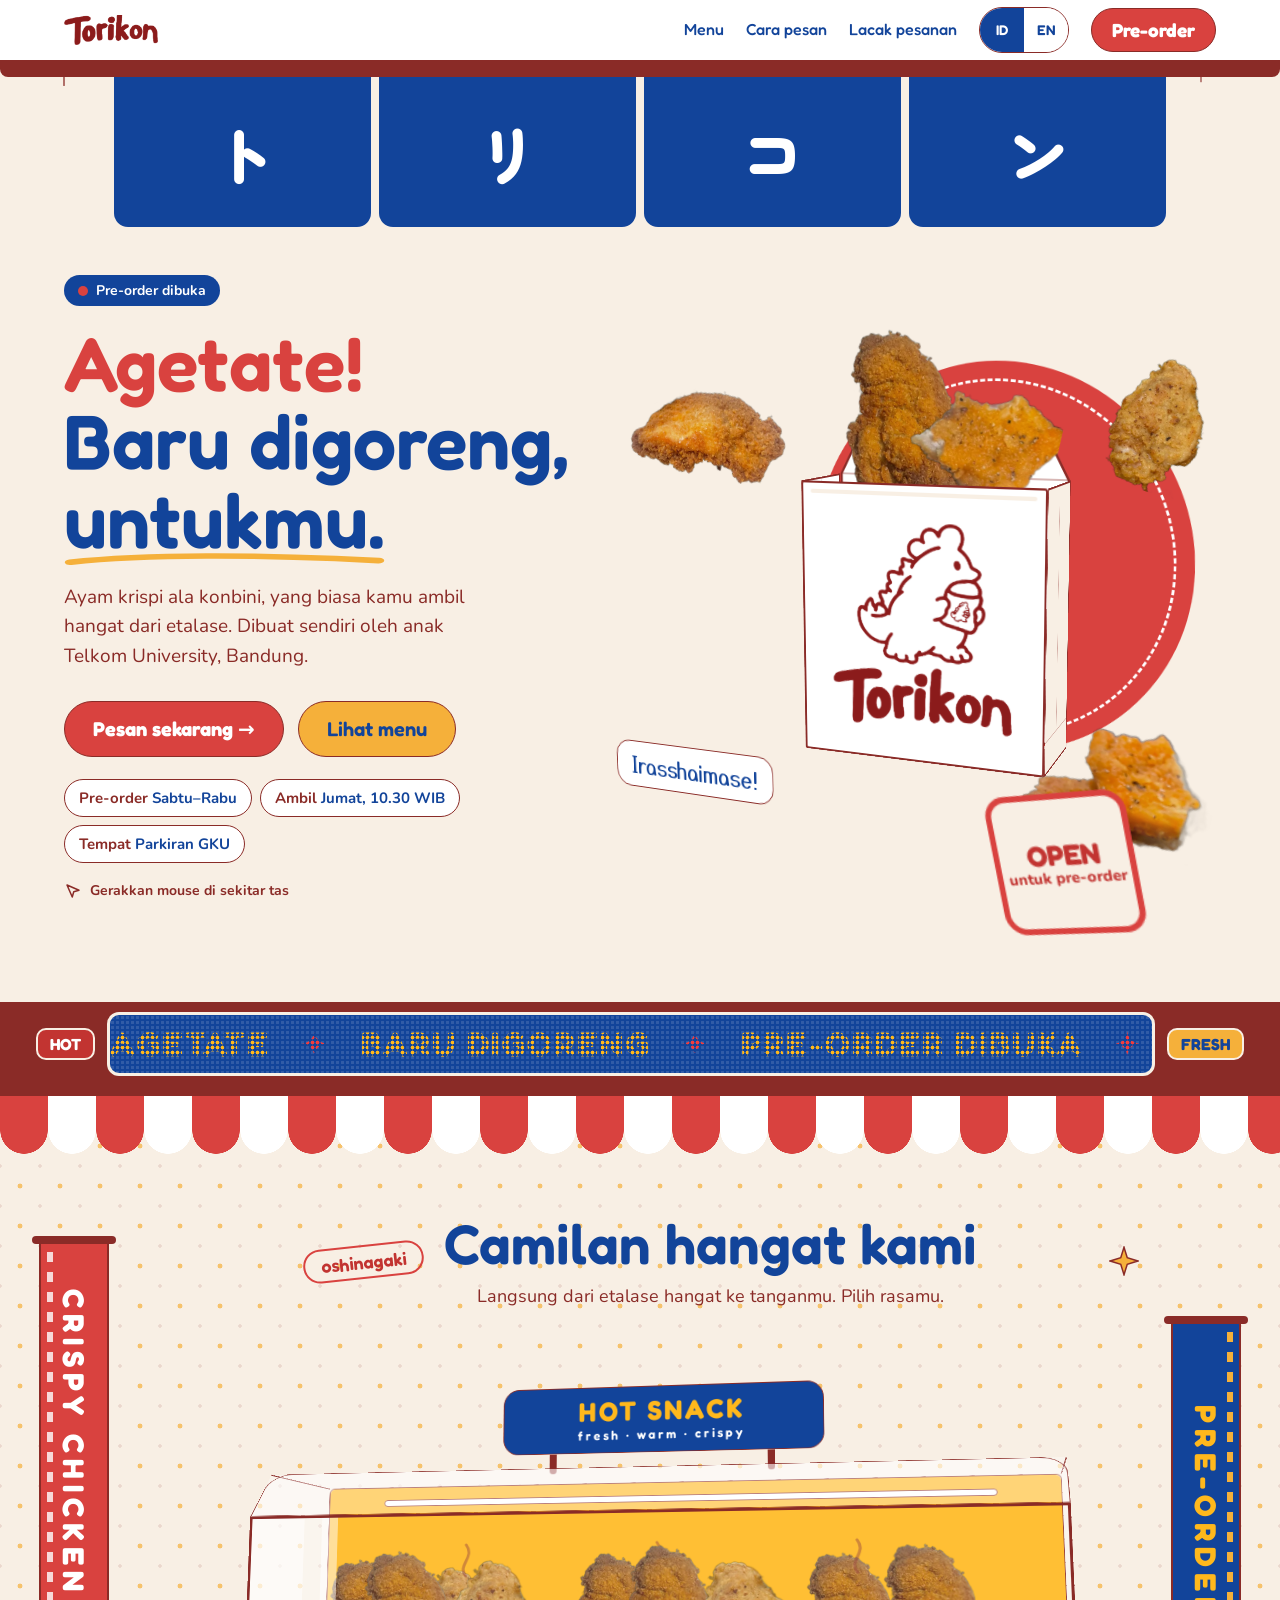
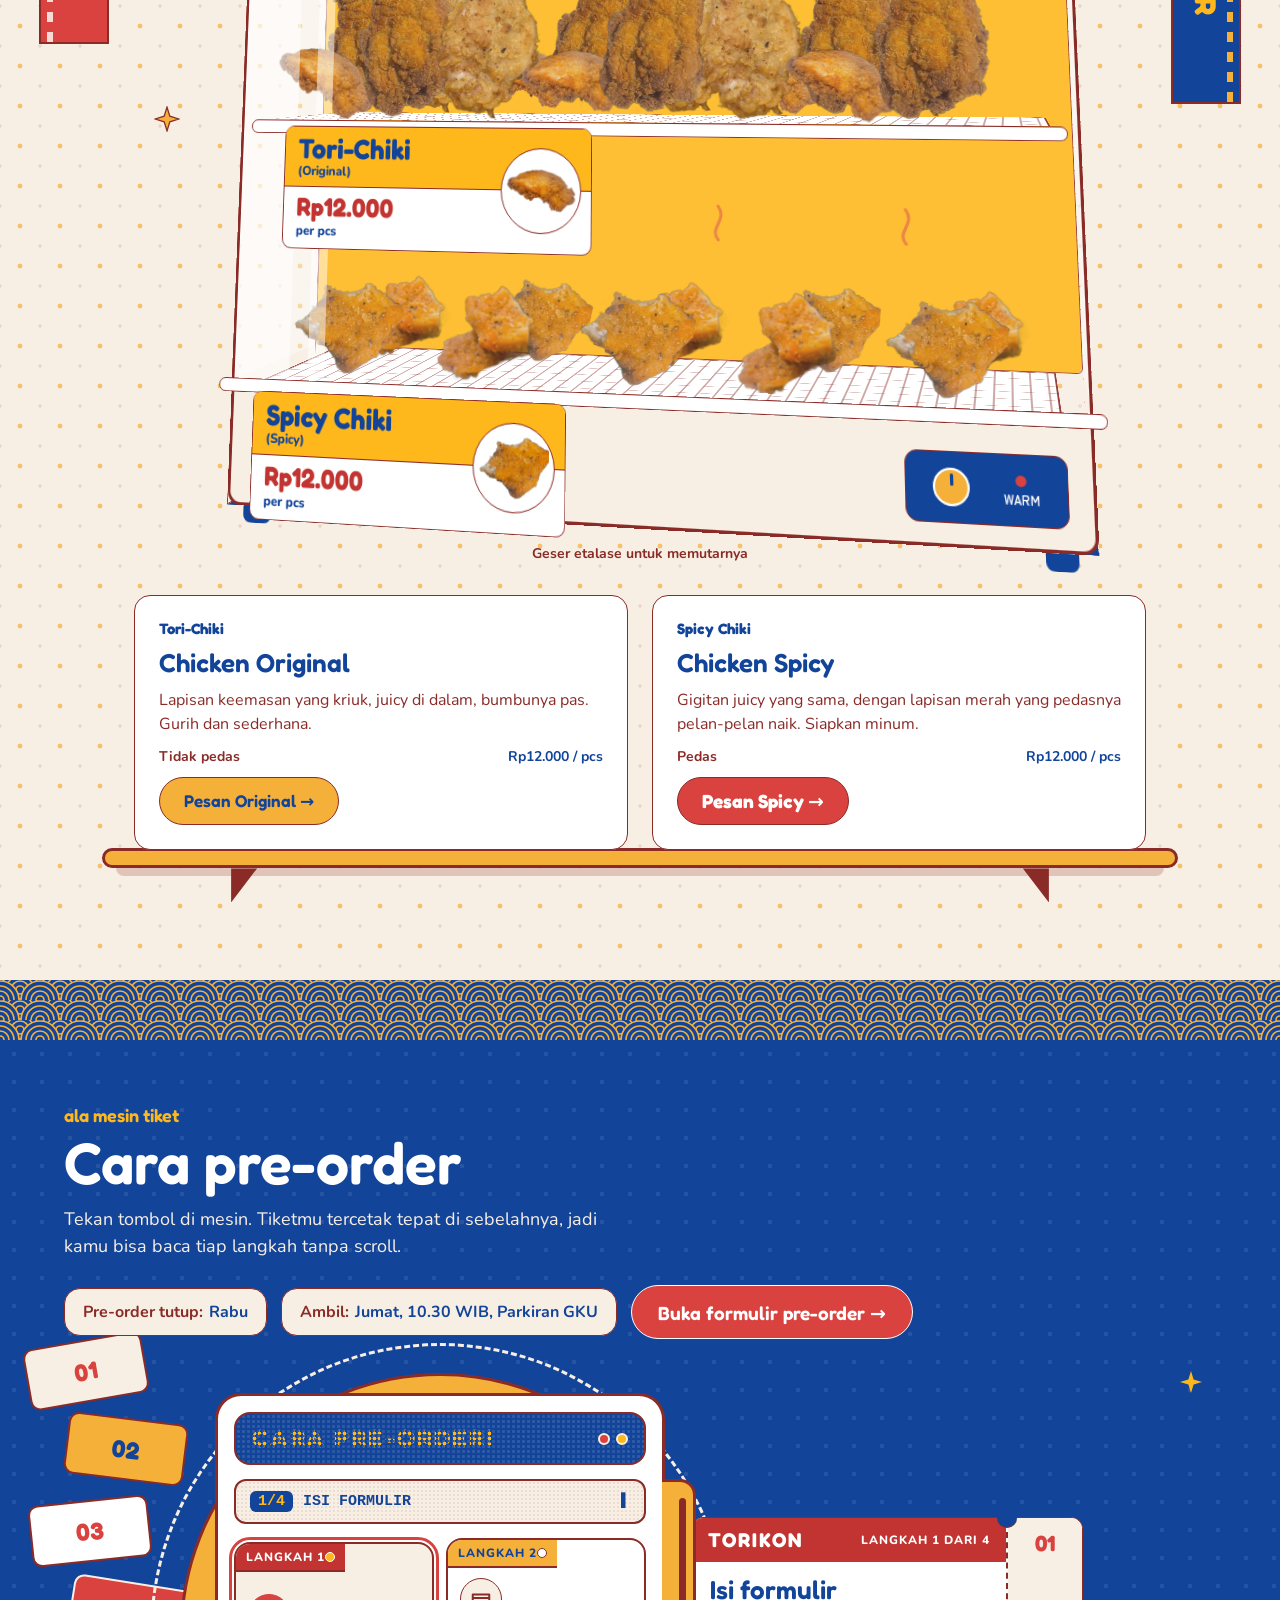
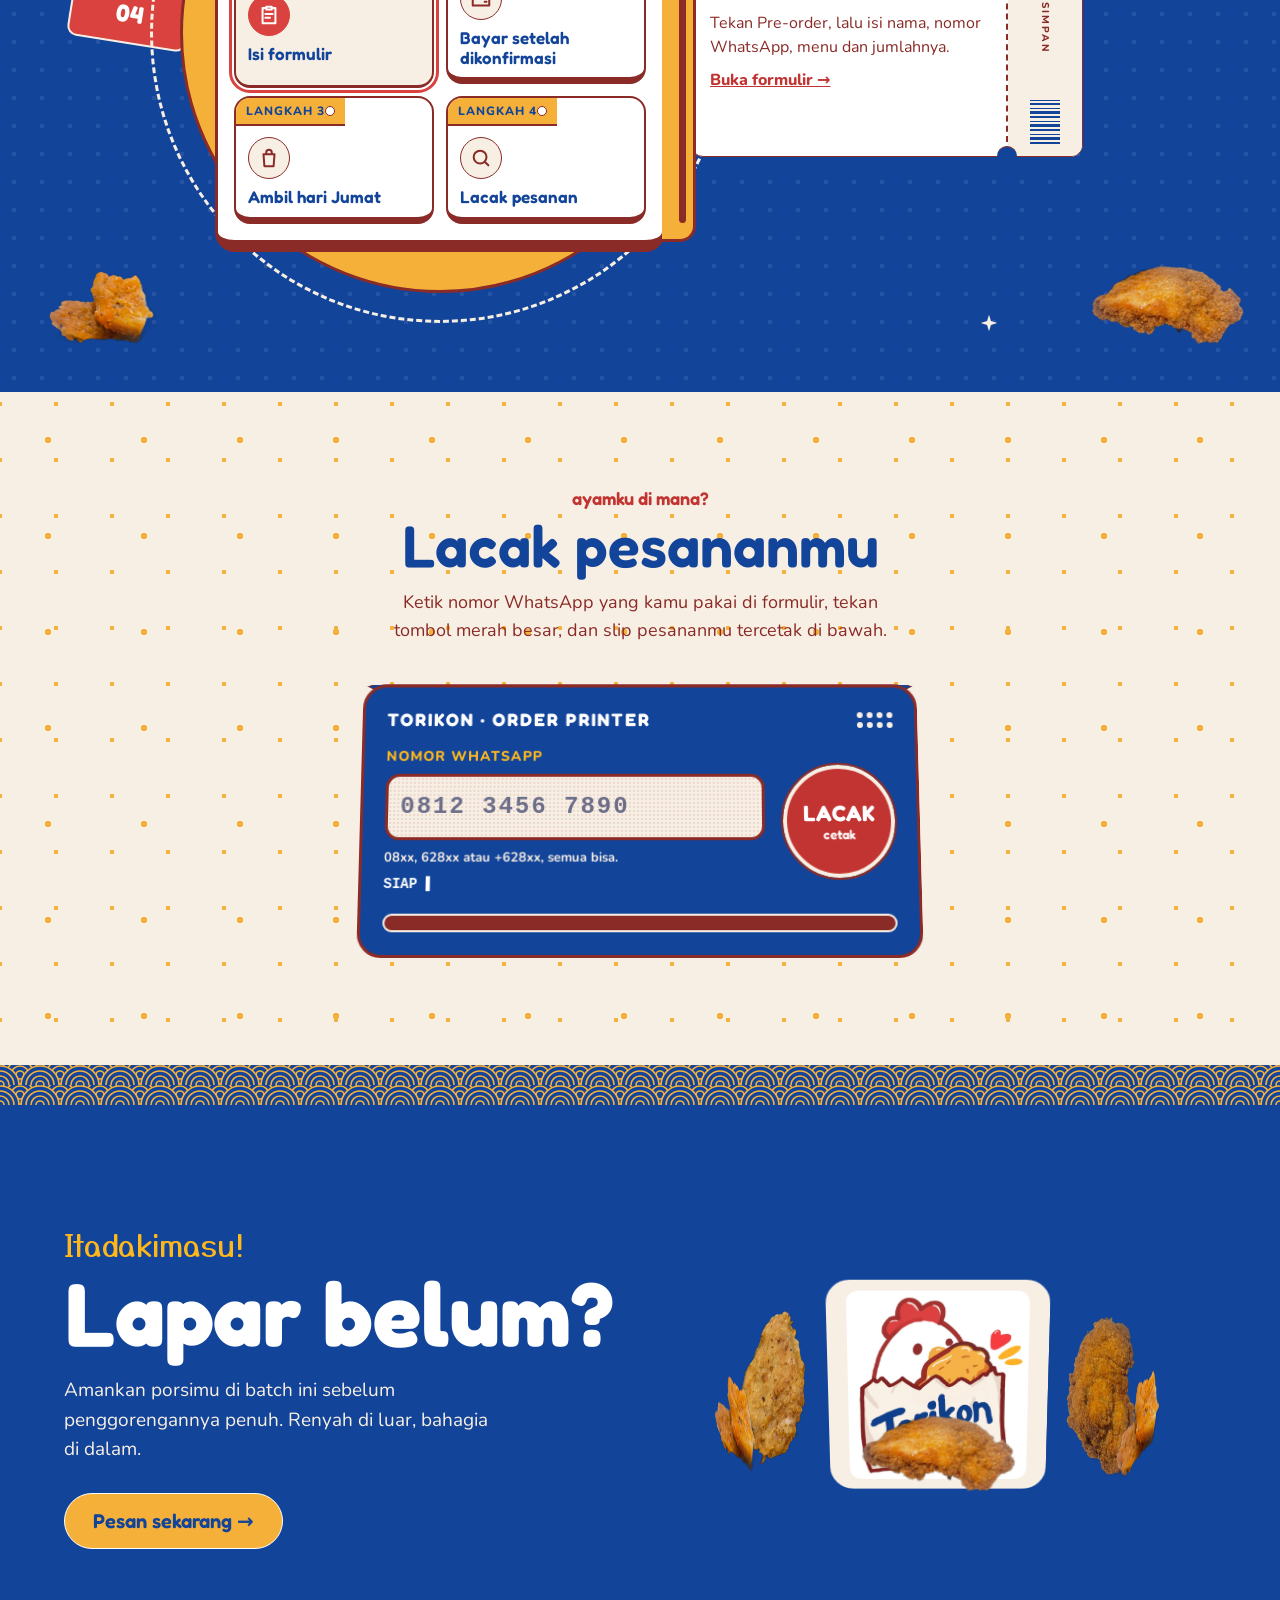
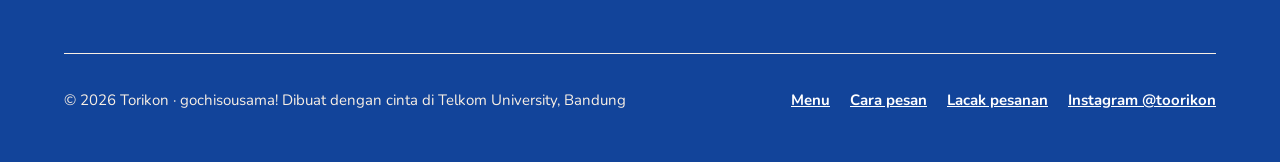
==== commit 58641ade: "new design new me" ====
--- a/index.html
+++ b/index.html
@@ -1,185 +1,406 @@
-<!DOCTYPE html>
+<!doctype html>
 <html lang="id">
 <head>
-<meta charset="utf-8">
-<meta name="viewport" content="width=device-width, initial-scale=1, viewport-fit=cover">
-<title>Torikon - Ayam Goreng Krispi Ala Famichiki</title>
-<link rel="icon" type="image/png" href="logo.png">
-<link rel="preconnect" href="https://fonts.googleapis.com">
-<link rel="preconnect" href="https://fonts.gstatic.com" crossorigin>
-<link href="https://fonts.googleapis.com/css2?family=Fredoka:wght@500;600&family=Nunito:wght@400;600;700;800&family=Patrick+Hand&display=swap" rel="stylesheet">
-<link rel="stylesheet" href="style.css">
+  <meta charset="utf-8">
+  <meta name="viewport" content="width=device-width, initial-scale=1">
+  <title>Torikon: ayam krispi ala konbini, pre-order Sabtu–Rabu</title>
+  <meta name="description" content="Ayam goreng ala Famichiki buatan anak Telkom University, Bandung. Pre-order Sabtu sampai Rabu, ambil hari Jumat di Parkiran GKU.">
+  <meta name="theme-color" content="#f8efe4">
+  <link rel="icon" href="logo.png">
+  <link rel="preconnect" href="https://fonts.googleapis.com">
+  <link rel="preconnect" href="https://fonts.gstatic.com" crossorigin>
+  <link rel="stylesheet" href="https://fonts.googleapis.com/css2?family=Fredoka:wght@400;500;600;700&family=Nunito:wght@400;600;700;800&family=Zen+Maru+Gothic:wght@900&family=Yusei+Magic&display=swap">
+  <link rel="stylesheet" href="style.css">
 </head>
 <body>
-<svg width="0" height="0" style="position:absolute" aria-hidden="true" focusable="false">
+<div class="jp">
+
+<svg class="defs" aria-hidden="true" focusable="false">
   <defs>
-    <symbol id="nugget" viewBox="0 0 200 160">
-      <path d="M28 88C8 58 38 22 82 28C102 6 152 12 168 44C198 54 196 104 170 124C160 150 110 156 90 140C54 150 22 130 28 88Z" fill="#F5B03A" stroke="#8A2B27" stroke-width="5" stroke-linejoin="round"/>
-      <path d="M58 62c10-14 30-16 44-8" stroke="#fff" stroke-width="7" stroke-linecap="round" fill="none"/>
-      <path d="M48 80c2-5 5-8 9-10" stroke="#fff" stroke-width="6" stroke-linecap="round" fill="none"/>
-      <ellipse cx="112" cy="92" rx="10" ry="6" fill="#E08A1E" transform="rotate(-24 112 92)"/>
-      <ellipse cx="76" cy="108" rx="8" ry="5" fill="#E08A1E" transform="rotate(18 76 108)"/>
-      <ellipse cx="146" cy="72" rx="7" ry="4.5" fill="#E08A1E" transform="rotate(-10 146 72)"/>
-      <ellipse cx="132" cy="120" rx="8" ry="5" fill="#E08A1E" transform="rotate(30 132 120)"/>
-      <circle cx="96" cy="76" r="4" fill="#E08A1E"/><circle cx="160" cy="98" r="4" fill="#E08A1E"/><circle cx="58" cy="100" r="3.5" fill="#E08A1E"/>
-    </symbol>
-    <symbol id="nuggetHot" viewBox="0 0 200 160">
-      <path d="M28 88C8 58 38 22 82 28C102 6 152 12 168 44C198 54 196 104 170 124C160 150 110 156 90 140C54 150 22 130 28 88Z" fill="#F29A2E" stroke="#8A2B27" stroke-width="5" stroke-linejoin="round"/>
-      <path d="M58 62c10-14 30-16 44-8" stroke="#fff" stroke-width="7" stroke-linecap="round" fill="none"/>
-      <path d="M48 80c2-5 5-8 9-10" stroke="#fff" stroke-width="6" stroke-linecap="round" fill="none"/>
-      <rect x="104" y="86" width="20" height="8" rx="4" fill="#D9423F" transform="rotate(-24 114 90)"/>
-      <rect x="66" y="104" width="16" height="7" rx="3.5" fill="#D9423F" transform="rotate(18 74 108)"/>
-      <rect x="138" y="66" width="15" height="7" rx="3.5" fill="#D9423F" transform="rotate(-10 146 70)"/>
-      <rect x="124" y="114" width="16" height="7" rx="3.5" fill="#D9423F" transform="rotate(30 132 118)"/>
-      <circle cx="94" cy="76" r="4" fill="#C0392B"/><circle cx="160" cy="98" r="4" fill="#C0392B"/><circle cx="56" cy="100" r="3.5" fill="#C0392B"/>
-      <ellipse cx="86" cy="122" rx="7" ry="4.5" fill="#E08A1E"/><ellipse cx="148" cy="54" rx="7" ry="4.5" fill="#E08A1E"/>
-    </symbol>
-    <symbol id="spark" viewBox="0 0 140 90">
-      <path d="M46 18c8-14 30-6 24 12-3 10-14 18-24 24-10-6-21-14-24-24-6-18 16-26 24-12z" fill="#F23D3D"/>
-      <rect x="88" y="24" width="44" height="13" rx="6.5" fill="#FFB81C" transform="rotate(-18 110 30)"/>
-      <rect x="92" y="50" width="32" height="12" rx="6" fill="#FFB81C"/>
-    </symbol>
-    <symbol id="heart" viewBox="0 0 60 56">
-      <path d="M30 52C8 36 2 24 6 14 10 4 24 4 30 14 36 4 50 4 54 14 58 24 52 36 30 52z" fill="#F23D3D" stroke="#8A2B27" stroke-width="3.5" stroke-linejoin="round"/>
-    </symbol>
-    <symbol id="pack" viewBox="0 0 220 250">
-      <g transform="translate(46 4) rotate(-10 40 40)"><use href="#nugget" width="100" height="80"/></g>
-      <g transform="translate(96 14) rotate(14 40 40)"><use href="#nuggetHot" width="92" height="74"/></g>
-      <path d="M28 96L50 84L70 98L92 82L112 98L134 82L154 98L174 84L194 96L184 232Q110 250 36 232Z" fill="#F8EFE4" stroke="#8A2B27" stroke-width="5" stroke-linejoin="round"/>
-      <path d="M34 124H188" stroke="#8A2B27" stroke-width="4" stroke-dasharray="9 8" stroke-linecap="round"/>
-      <use href="#heart" x="82" y="152" width="56" height="52"/>
-      <path d="M44 112l-14 0" stroke="#8A2B27" stroke-width="4" stroke-linecap="round"/>
-    </symbol>
+    <pattern id="seigaiha" width="40" height="20" patternUnits="userSpaceOnUse">
+      <g fill="#12449a" stroke="#f5b03a" stroke-width="1.6">
+        <circle cx="0" cy="0" r="19"/><circle cx="0" cy="0" r="14"/><circle cx="0" cy="0" r="9"/><circle cx="0" cy="0" r="4"/>
+        <circle cx="40" cy="0" r="19"/><circle cx="40" cy="0" r="14"/><circle cx="40" cy="0" r="9"/><circle cx="40" cy="0" r="4"/>
+        <circle cx="20" cy="10" r="19"/><circle cx="20" cy="10" r="14"/><circle cx="20" cy="10" r="9"/><circle cx="20" cy="10" r="4"/>
+        <circle cx="0" cy="20" r="19"/><circle cx="0" cy="20" r="14"/><circle cx="0" cy="20" r="9"/><circle cx="0" cy="20" r="4"/>
+        <circle cx="40" cy="20" r="19"/><circle cx="40" cy="20" r="14"/><circle cx="40" cy="20" r="9"/><circle cx="40" cy="20" r="4"/>
+      </g>
+    </pattern>
   </defs>
+  <symbol id="star" viewBox="0 0 24 24"><path d="M12 1 L14.6 9.4 L23 12 L14.6 14.6 L12 23 L9.4 14.6 L1 12 L9.4 9.4 Z"/></symbol>
+  <symbol id="leaf" viewBox="0 0 32 32"><path d="M16 30 L16 18 C 8 19, 2 12, 3 4 C 9 7, 13 6, 15 10 L16 13 L17 10 C 19 6, 23 7, 29 4 C 30 12, 24 19, 16 18" fill="#f5b03a" stroke="#8a2b27" stroke-width="1.6" stroke-linejoin="round" stroke-linecap="round"/></symbol>
 </svg>
 
-<header class="site-header">
-  <div class="wrap nav">
-    <a class="brand" href="#top" aria-label="Torikon home"><img src="logo.png" alt="">Torikon</a>
-    <nav class="links" aria-label="Main">
-      <a class="t hide-s" href="#menu" data-i18n="navMenu">Menu</a>
-      <a class="t hide-s" href="#how" data-i18n="navHow">Cara Pesan</a>
-      <a class="t" href="#track" data-i18n="navTrack">Lacak Pesanan</a>
-      <a class="btn btn-red btn-sm order-link" href="#order" data-i18n="navOrder">Pesan Sekarang</a>
-      <button class="lang-btn" id="langToggle" type="button" aria-label="Ganti ke Bahasa Inggris">EN</button>
+<a class="skip" href="#main" data-i18n="skip">Langsung ke konten</a>
+
+<!-- ================= NAV ================= -->
+<header class="nav">
+  <div class="nav__in">
+    <a href="#top" class="jp-brand" data-i18n-label="homeLabel" aria-label="Torikon, ke atas halaman">
+      <img src="assets/wordmark.png" width="94" height="30" alt="Torikon">
+    </a>
+    <nav class="nav__links" data-i18n-label="navLabel" aria-label="Navigasi utama">
+      <a class="jp-link" href="#menu" data-i18n="navMenu">Menu</a>
+      <a class="jp-link" href="#how" data-i18n="navHow">Cara pesan</a>
+      <a class="jp-link" href="#track" data-i18n="navTrack">Lacak pesanan</a>
+      <div class="lang" role="group" data-i18n-label="langLabel" aria-label="Bahasa">
+        <button type="button" class="lang__btn" data-lang="id" aria-pressed="true"><span aria-hidden="true">ID</span><span class="sr" lang="id">Bahasa Indonesia</span></button>
+        <button type="button" class="lang__btn" data-lang="en" aria-pressed="false"><span aria-hidden="true">EN</span><span class="sr" lang="en">English</span></button>
+      </div>
+      <a class="jp-btn jp-red btn btn--nav order-link" href="#how">Pre-order</a>
     </nav>
   </div>
 </header>
 
-<main id="top">
-  <div class="hero-bg">
-    <span class="dots a" aria-hidden="true"></span><span class="dots b" aria-hidden="true"></span>
-    <i class="cr" style="left:6%;top:26%;--r:30deg" aria-hidden="true"></i>
-    <i class="cr red dot" style="left:48%;top:10%;--d:.8s" aria-hidden="true"></i>
-    <i class="cr" style="left:44%;bottom:12%;--r:-40deg;--d:1.4s" aria-hidden="true"></i>
-    <i class="cr red" style="right:6%;bottom:16%;--r:55deg;--d:.4s" aria-hidden="true"></i>
-    <i class="cr dot" style="left:3%;bottom:34%;--d:2s" aria-hidden="true"></i>
-    <div class="wrap hero">
+<main id="main">
+
+<!-- ================= HERO: noren + 3D bag ================= -->
+<section id="top" class="hero" aria-labelledby="hero-title">
+  <div class="noren" aria-hidden="true">
+    <div class="noren__rod"></div>
+    <div class="noren__row">
+      <div class="jp-flap"><div class="jp-noren">ト</div></div>
+      <div class="jp-flap"><div class="jp-noren" style="animation-delay:.25s">リ</div></div>
+      <div class="jp-flap"><div class="jp-noren" style="animation-delay:.5s">コ</div></div>
+      <div class="jp-flap"><div class="jp-noren" style="animation-delay:.75s">ン</div></div>
+    </div>
+  </div>
+
+  <div class="leaves" aria-hidden="true">
+    <svg class="jp-leaf" style="left:4%;width:26px;animation-delay:0s;animation-duration:9s"><use href="#leaf"/></svg>
+    <svg class="jp-leaf" style="left:14%;width:20px;animation-delay:3s;animation-duration:11s"><use href="#leaf"/></svg>
+    <svg class="jp-leaf" style="left:26%;width:30px;animation-delay:6s;animation-duration:10s"><use href="#leaf"/></svg>
+    <svg class="jp-leaf" style="left:38%;width:18px;animation-delay:1.5s;animation-duration:12s"><use href="#leaf"/></svg>
+    <svg class="jp-leaf" style="left:52%;width:24px;animation-delay:4.5s;animation-duration:9.5s"><use href="#leaf"/></svg>
+    <svg class="jp-leaf" style="left:63%;width:28px;animation-delay:7.5s;animation-duration:10.5s"><use href="#leaf"/></svg>
+    <svg class="jp-leaf" style="left:74%;width:20px;animation-delay:2.2s;animation-duration:11.5s"><use href="#leaf"/></svg>
+    <svg class="jp-leaf" style="left:84%;width:26px;animation-delay:5.4s;animation-duration:9s"><use href="#leaf"/></svg>
+    <svg class="jp-leaf" style="left:93%;width:22px;animation-delay:8.2s;animation-duration:12s"><use href="#leaf"/></svg>
+    <svg class="jp-leaf" style="left:46%;width:16px;animation-delay:9.6s;animation-duration:10s"><use href="#leaf"/></svg>
+  </div>
+
+  <div class="hero__grid">
+    <div class="hero__copy">
+      <span class="pill-open jp-in" style="animation-delay:.25s"><span class="jp-pulse dot-red"></span><span data-i18n="openPill">Pre-order dibuka</span></span>
+      <h1 id="hero-title" class="hero__title">
+        <span class="jp-in" style="animation-delay:.35s"><span class="jp-squish hero__agetate">Agetate!</span></span><br>
+        <span class="jp-in" style="animation-delay:.5s" data-i18n="heroL2">Baru digoreng,</span><br>
+        <span class="jp-in hero__under" style="animation-delay:.65s"><span data-i18n="heroL3">untukmu.</span>
+          <svg viewBox="0 0 200 20" preserveAspectRatio="none" aria-hidden="true"><path class="jp-draw" d="M4 14 C 50 4, 120 4, 196 12" fill="none" stroke="#f5b03a" stroke-width="7" stroke-linecap="round"/></svg>
+        </span>
+      </h1>
+      <p class="hero__lede jp-in" style="animation-delay:.8s" data-i18n="heroLede">Ayam krispi ala konbini, yang biasa kamu ambil hangat dari etalase. Dibuat sendiri oleh anak Telkom University, Bandung.</p>
+      <div class="hero__cta jp-in" style="animation-delay:.95s">
+        <a class="jp-btn jp-red btn btn--xl order-link" href="#how" data-i18n="ctaPreorder">Pesan sekarang →</a>
+        <a class="jp-btn jp-gold btn btn--xl btn--gold" href="#menu" data-i18n="ctaMenu">Lihat menu</a>
+      </div>
+      <!-- pre-order schedule: visible on the first screen -->
+      <ul class="sched jp-in" style="animation-delay:1.05s">
+        <li><span class="sched__k" data-i18n="schedOrder">Pre-order</span> <span data-i18n="schedOrderVal">Sabtu–Rabu</span></li>
+        <li><span class="sched__k" data-i18n="schedPickup">Ambil</span> <span data-i18n="friday">Jumat</span>, <span class="js-pickup-time">[JAM PENGAMBILAN]</span></li>
+        <li><span class="sched__k" data-i18n="schedPlace">Tempat</span> <span data-i18n="place">Parkiran GKU</span></li>
+      </ul>
+      <p class="hero__hint jp-in" style="animation-delay:1.1s">
+        <svg width="18" height="18" viewBox="0 0 24 24" fill="none" stroke="#8a2b27" stroke-width="2" stroke-linecap="round" stroke-linejoin="round" aria-hidden="true"><path d="M4 4l7 16 2-7 7-2z"/></svg>
+        <span data-i18n="heroHint">Gerakkan mouse di sekitar tas</span>
+      </p>
+    </div>
+
+    <!-- 3D scene -->
+    <div class="scene" aria-hidden="true">
+      <div class="jp-bagbob scene__bob">
+        <div class="jp-tilt scene__tilt" id="heroTilt">
+          <div class="scene__disc"></div>
+          <div class="scene__ring"><div class="jp-spin"></div></div>
+
+          <img class="jp-floatz fp fp--1" src="assets/original-1.webp" alt="" draggable="false">
+          <img class="jp-floatz fp fp--2" src="assets/spicy-1.webp" alt="" draggable="false">
+          <img class="jp-floatz fp fp--3" src="assets/original-3.webp" alt="" draggable="false">
+          <svg class="jp-twinkle tw tw--1" viewBox="0 0 60 60"><path d="M30 6 L30 20 M8 22 L19 29 M52 22 L41 29" stroke="#ffb81c" stroke-width="6" stroke-linecap="round"/></svg>
+          <svg class="jp-twinkle tw tw--2" viewBox="0 0 24 24"><use href="#star" fill="#ffb81c" stroke="#8a2b27" stroke-width="1.5"/></svg>
+
+          <!-- the bag: white paper sleeve (250 x 274 x 90) -->
+          <div class="bag">
+            <svg class="bag__back" viewBox="0 0 250 330">
+              <path d="M30 2 L220 2 L248 56 L248 328 L2 328 L2 56 Z" fill="#ffffff" stroke="#8a2b27" stroke-width="2.5" stroke-linejoin="round"/>
+              <path d="M2 56 L248 56 M70 2 L70 56 M110 2 L110 56" fill="none" stroke="#8a2b27" stroke-width="1.5" opacity=".45"/>
+            </svg>
+            <img class="bag__p1" src="assets/original-2.webp" alt="" draggable="false">
+            <img class="bag__p2" src="assets/spicy-2.webp" alt="" draggable="false">
+            <div class="bag__side bag__side--l"><i></i></div>
+            <div class="bag__side bag__side--r"><i></i><b></b></div>
+            <div class="bag__bottom"></div>
+            <div class="bag__front"><img src="assets/bag-print.png" alt="" draggable="false"><span></span></div>
+          </div>
+
+          <div class="stamp-wrap"><div class="jp-stamp stamp"><b>OPEN</b><span data-i18n="stampSub">untuk pre-order</span></div></div>
+          <div class="bubble-wrap"><div class="jp-in bubble" style="animation-delay:1.4s">Irasshaimase!</div></div>
+        </div>
+      </div>
+    </div>
+  </div>
+</section>
+
+<!-- ================= TICKER: LED sign board ================= -->
+<div class="ticker" aria-hidden="true">
+  <div class="ticker__in">
+    <span class="jp-neon ticker__badge">HOT</span>
+    <div class="ticker__board"><div class="jp-marquee jp-led ticker__text" id="ticker"></div></div>
+    <span class="jp-neon ticker__badge ticker__badge--gold" style="animation-delay:-1.3s">FRESH</span>
+  </div>
+</div>
+
+<!-- ================= MENU: konbini hot-snack warmer ================= -->
+<section id="menu" class="menu jp-wall" aria-labelledby="menu-title">
+  <div class="awning" aria-hidden="true"><div class="awning__bar"></div><div class="jp-awning awning__stripes"></div></div>
+  <div class="jp-flags" aria-hidden="true">
+    <div class="jp-nobori nobori nobori--l"><div class="nobori__pole"></div><div class="nobori__flag"><span>CRISPY CHICKEN</span><i></i></div></div>
+    <div class="jp-nobori nobori nobori--r" style="animation-delay:-1.6s"><div class="nobori__pole"></div><div class="nobori__flag"><span>PRE-ORDER</span><i></i></div></div>
+    <svg class="jp-twinkle flagstar flagstar--1"><use href="#star" fill="#f5b03a" stroke="#8a2b27" stroke-width="1.2"/></svg>
+    <svg class="jp-twinkle flagstar flagstar--2" style="animation-delay:.9s"><use href="#star" fill="#f5b03a" stroke="#8a2b27" stroke-width="1.2"/></svg>
+  </div>
+
+  <div class="menu__in">
+    <div class="jp-reveal menu__head">
+      <div aria-hidden="true" class="oshinagaki">oshinagaki</div>
       <div>
-        <span class="pill" data-i18n="heroPill">Ayam goreng ala Famichiki buatan sendiri</span>
-        <h1 data-i18n="heroH1">Renyah penuh <mark>keceriaan</mark>, dibuat dengan cinta.</h1>
-        <p class="lead" data-i18n="heroLead">Camilan ayam goreng krispi khas Jepang untuk mahasiswa. Pesan lewat formulir, lalu pantau pesananmu langsung di sini dengan nomor WhatsApp.</p>
-        <div class="cta">
-          <a class="btn btn-red order-link" href="#order" data-i18n="heroCtaOrder">Pesan via Google Form</a>
-          <a class="btn btn-white" href="#track" data-i18n="heroCtaTrack">Lacak Pesanan</a>
-        </div>
-        <div class="chips">
-          <span class="chip"><svg viewBox="0 0 200 160"><use href="#nugget"/></svg><span data-i18n="chip1">Original &amp; Spicy</span></span>
-          <span class="chip"><svg viewBox="0 0 60 56"><use href="#heart"/></svg><span data-i18n="chip2">Homemade</span></span>
-          <span class="chip"><svg viewBox="0 0 220 250"><use href="#pack"/></svg><span data-i18n="chip3">Kemasan Sobek Praktis</span></span>
-        </div>
-      </div>
-      <div class="art">
-        <div class="disc" id="disc"><img src="logo.png" alt="Torikon logo: a white hen peeking out of a paper bag with a golden nugget"></div>
-        <svg class="ng n1" viewBox="0 0 200 160" aria-hidden="true"><use href="#nuggetHot"/></svg>
-        <svg class="ng n2" viewBox="0 0 200 160" aria-hidden="true"><use href="#nugget"/></svg>
-        <svg class="ng n3" viewBox="0 0 200 160" aria-hidden="true"><use href="#nugget"/></svg>
-        <svg class="spark" viewBox="0 0 140 90" aria-hidden="true"><use href="#spark"/></svg>
-        <div class="note" data-i18n="artNote">baru matang dari penggorengan!</div>
-        <div class="badge" aria-hidden="true">
-          <svg viewBox="0 0 200 200"><defs><path id="circ" d="M100 100 m-78 0 a78 78 0 1 1 156 0 a78 78 0 1 1 -156 0"/></defs>
-            <circle cx="100" cy="100" r="98" fill="#F23D3D" stroke="#8A2B27" stroke-width="4"/>
-            <text font-family="Fredoka, sans-serif" font-weight="600" font-size="19" fill="#fff"><textPath id="sealText" href="#circ" textLength="484" lengthAdjust="spacing">HOMEMADE • RENYAH • DIBUAT DENGAN CINTA • </textPath></text>
-            <circle cx="100" cy="100" r="44" fill="#FFB81C" stroke="#8A2B27" stroke-width="4"/>
-            <use href="#heart" x="76" y="78" width="48" height="45"/></svg>
-        </div>
-      </div>
-    </div>
-  </div>
-
-  <div class="marq" aria-hidden="true"><div class="strip"><div class="mt">
-    <div class="grp"><span data-i18n="marq1">Renyah</span><svg viewBox="0 0 60 56"><use href="#heart"/></svg><span data-i18n="marq2">Gurih</span><svg viewBox="0 0 60 56"><use href="#heart"/></svg><span data-i18n="marq3">Homemade</span><svg viewBox="0 0 60 56"><use href="#heart"/></svg><span data-i18n="marq4">Kemasan Sobek</span><svg viewBox="0 0 60 56"><use href="#heart"/></svg><span data-i18n="marq5">Dibuat Penuh Cinta</span><svg viewBox="0 0 60 56"><use href="#heart"/></svg></div>
-    <div class="grp"><span data-i18n="marq1">Renyah</span><svg viewBox="0 0 60 56"><use href="#heart"/></svg><span data-i18n="marq2">Gurih</span><svg viewBox="0 0 60 56"><use href="#heart"/></svg><span data-i18n="marq3">Homemade</span><svg viewBox="0 0 60 56"><use href="#heart"/></svg><span data-i18n="marq4">Kemasan Sobek</span><svg viewBox="0 0 60 56"><use href="#heart"/></svg><span data-i18n="marq5">Dibuat Penuh Cinta</span><svg viewBox="0 0 60 56"><use href="#heart"/></svg></div>
-  </div></div></div>
-
-  <div class="edge" style="background:var(--paper)"><div class="zig" style="background:var(--cream)"></div></div>
-  <div class="menu-band">
-    <section id="menu" class="wrap">
-      <div class="sec-head"><span class="tagline" data-i18n="menuTagline">pilih kelezatanmu</span><h2 data-i18n="menuTitle">Menu Kami</h2><p data-i18n="menuLead">Dua varian rasa, dibuat homemade dan dibungkus kemasan sobek praktis.</p></div>
-      <div class="menu" id="menuGrid"></div>
-    </section>
-  </div>
-  <div class="edge" style="background:var(--cream)"><div class="zig" style="background:var(--paper)"></div></div>
-
-  <section class="wrap">
-    <div class="sec-head"><span class="tagline" data-i18n="whyTagline">kenapa kamu bakal suka</span><h2 data-i18n="whyTitle">Camilan Kecil, Bahagia Maksimal</h2></div>
-    <div class="why">
-      <div class="b" style="--c:var(--butter);--t:-1.5deg"><div class="ic"><svg viewBox="0 0 200 160"><use href="#nugget"/></svg></div><h3 data-i18n="why1Title">Rasa Autentik</h3><p data-i18n="why1Desc">Ayam goreng ala famichiki Jepang, tersedia varian Original &amp; Spicy.</p></div>
-      <div class="b" style="--c:var(--sky);--t:1.2deg"><div class="ic"><svg viewBox="0 0 60 60"><circle cx="30" cy="30" r="25" fill="#F5B03A" stroke="#8A2B27" stroke-width="3.5"/><text x="30" y="37" text-anchor="middle" font-family="Fredoka, sans-serif" font-weight="600" font-size="19" fill="#12449A">Rp</text></svg></div><h3 data-i18n="why2Title">Harga Ramah Mahasiswa</h3><p data-i18n="why2Desc">Lebih hemat dan terjangkau dibanding versi minimarket.</p></div>
-      <div class="b" style="--c:var(--blush);--t:-1deg"><div class="ic"><svg viewBox="0 0 60 56"><use href="#heart"/></svg></div><h3 data-i18n="why3Title">Dibuat Penuh Cinta</h3><p data-i18n="why3Desc">Setiap porsi dibuat langsung secara homemade, selalu segar.</p></div>
-      <div class="b" style="--c:var(--cream);--t:1.6deg"><div class="ic"><svg viewBox="0 0 220 250"><use href="#pack"/></svg></div><h3 data-i18n="why4Title">Kemasan Sobek Praktis</h3><p data-i18n="why4Desc">Dikemas khas Jepang. Sobek, gigit, dan nikmati senyumnya.</p></div>
-    </div>
-  </section>
-
-  <div class="how">
-    <section id="how" class="wrap">
-      <div class="sec-head"><span class="tagline" data-i18n="howTagline">mudah hanya 3 langkah</span><h2 data-i18n="howTitle">Cara Pesan</h2></div>
-      <ol class="steps">
-        <li><div class="n">1</div><h3 data-i18n="step1Title">Isi Formulir Pesanan</h3><p data-i18n="step1Desc">Pilih varian rasa favoritmu dan masukkan nama serta nomor WhatsApp di Google Form kami.</p></li>
-        <li><div class="n">2</div><h3 data-i18n="step2Title">Kami Buat Pesananmu</h3><p data-i18n="step2Desc">Kami perbarui status pesananmu secara berkala, jadi kamu selalu tahu progresnya.</p>
-          <div class="row-pills"><span class="st st-make" data-i18n="stMake">Sedang Dibuat</span><span class="st st-done" data-i18n="stDone">Selesai Dimasak</span><span class="st st-ready" data-i18n="stReady">Siap Diantar</span><span class="st st-delivered" data-i18n="stDelivered">Sudah Diterima</span><span class="st st-canceled" data-i18n="stCanceled">Dibatalkan</span></div></li>
-        <li><div class="n">3</div><h3 data-i18n="step3Title">Pantau Status Pesanan</h3><p data-i18n="step3Desc">Ketik nomor WhatsApp yang kamu gunakan pada formulir di bawah untuk melihat seluruh pesananmu.</p></li>
-      </ol>
-    </section>
-  </div>
-
-  <div class="edge" style="background:var(--paper)"><div class="zig" style="background:var(--butter)"></div></div>
-  <div class="track-band">
-    <section id="track" class="wrap">
-      <div class="t-grid">
-        <div class="t-copy">
-          <span class="tagline" data-i18n="trackTagline">ayamku sudah sampai mana?</span>
-          <h2><span data-i18n="trackTitle">Lacak Pesananmu</span><span class="demo" id="demoTag" data-i18n="demoTag" hidden>Data Demo</span></h2>
-          <p data-i18n="trackLead">Gunakan nomor WhatsApp dari formulir pesanan. Kamu bisa melihat status dan posisi pesananmu secara langsung.</p>
-          <svg class="ng" viewBox="0 0 200 160" aria-hidden="true"><use href="#nugget"/></svg>
-        </div>
-        <div class="panel">
-          <form class="search" id="trackForm" novalidate>
-            <label for="phone" style="position:absolute;left:-9999px" data-i18n="phoneLabel">Nomor WhatsApp</label>
-            <input id="phone" name="phone" type="tel" inputmode="tel" autocomplete="tel" placeholder="08xxxxxxxxxx" data-i18n="phonePlaceholder">
-            <button class="btn btn-red" type="submit" data-i18n="checkStatusBtn">Cek Status</button>
+        <h2 id="menu-title" data-i18n="menuTitle">Camilan hangat kami</h2>
+        <p data-i18n="menuLede">Langsung dari etalase hangat ke tanganmu. Pilih rasamu.</p>
+      </div>
+    </div>
+
+    <!-- the warmer (3D, drag to turn) -->
+    <div class="jp-stage stage" id="stage">
+      <div class="jp-turn warmer" id="warmer">
+        <div aria-hidden="true" class="placard">
+          <div class="placard__board"><span class="jp-neon">HOT SNACK</span><small>fresh · warm · crispy</small></div>
+          <div class="placard__legs"><i></i><i></i></div>
+        </div>
+        <div aria-hidden="true" class="w-back"><div class="jp-glow"></div><i></i></div>
+        <div aria-hidden="true" class="w-top"></div>
+        <div aria-hidden="true" class="w-side w-side--l"></div>
+        <div aria-hidden="true" class="w-side w-side--r"><i></i></div>
+        <div aria-hidden="true" class="w-base-bottom"></div>
+
+        <div class="w-glass">
+          <div aria-hidden="true" class="w-bevel"></div>
+          <div aria-hidden="true" class="w-pane"><div class="jp-glare g1"></div><div class="jp-glare g2"></div></div>
+
+          <!-- shelf 1: Original -->
+          <div class="shelf shelf--1">
+            <div aria-hidden="true" class="shelf__floor"></div>
+            <div class="row row--back" id="origBack"></div>
+            <svg class="jp-steam steam" aria-hidden="true" viewBox="0 0 600 40" preserveAspectRatio="none" fill="none" stroke="#8a2b27" stroke-width="3" stroke-linecap="round" opacity=".45"><path d="M100 38 C 90 26, 110 18, 100 4"/><path d="M300 38 C 290 26, 310 18, 300 4"/><path d="M500 38 C 490 26, 510 18, 500 4"/></svg>
+            <div class="row row--front" id="origFront"></div>
+          </div>
+          <div class="lip">
+            <div aria-hidden="true" class="lip__bar"></div>
+            <div class="tagwrap">
+              <div class="jp-tag tag">
+                <div class="tag__head"><div class="tag__name">Tori-Chiki</div><div class="tag__sub">(Original)</div></div>
+                <div class="tag__body"><span class="tag__price">Rp12.000</span><span class="tag__per">per pcs</span></div>
+                <div aria-hidden="true" class="tag__img"><img src="assets/original-1.webp" alt="" draggable="false"></div>
+              </div>
+            </div>
+          </div>
+
+          <!-- shelf 2: Spicy -->
+          <div class="shelf shelf--2">
+            <div aria-hidden="true" class="shelf__floor"></div>
+            <div class="row row--back row--spread" id="spicyBack"></div>
+            <svg class="jp-steam steam steam--2" aria-hidden="true" viewBox="0 0 600 40" preserveAspectRatio="none" fill="none" stroke="#d9423f" stroke-width="3" stroke-linecap="round" opacity=".55"><path d="M160 38 C 150 26, 170 18, 160 4"/><path d="M360 38 C 350 26, 370 18, 360 4"/><path d="M540 38 C 530 26, 550 18, 540 4"/></svg>
+            <div class="row row--front row--spread" id="spicyFront"></div>
+          </div>
+        </div>
+
+        <div class="w-base">
+          <div aria-hidden="true" class="lip__bar lip__bar--base"></div>
+          <div class="tagwrap tagwrap--base">
+            <div class="jp-tag tag" style="animation-delay:-1.4s">
+              <div class="tag__head"><div class="tag__name">Spicy Chiki</div><div class="tag__sub">(Spicy)</div></div>
+              <div class="tag__body"><span class="tag__price">Rp12.000</span><span class="tag__per">per pcs</span></div>
+              <div aria-hidden="true" class="tag__img"><img src="assets/spicy-2.webp" alt="" draggable="false"></div>
+            </div>
+          </div>
+          <div aria-hidden="true" class="panel"><span class="jp-spin knob"><i></i></span><span class="panel__warm"><span class="jp-pulse dot-red"></span>WARM</span></div>
+        </div>
+        <div aria-hidden="true" class="foot foot--fl"></div>
+        <div aria-hidden="true" class="foot foot--fr"></div>
+        <div aria-hidden="true" class="foot foot--bl"></div>
+        <div aria-hidden="true" class="foot foot--br"></div>
+      </div>
+    </div>
+    <p class="stage__hint" data-i18n="dragHint">Geser etalase untuk memutarnya</p>
+
+    <!-- details under the case -->
+    <div class="cards">
+      <article class="jp-reveal card" aria-labelledby="orig-name">
+        <span class="card__nick">Tori-Chiki</span>
+        <h3 id="orig-name" class="card__name">Chicken Original</h3>
+        <p data-i18n="origDesc">Lapisan keemasan yang kriuk, juicy di dalam, bumbunya pas. Gurih dan sederhana.</p>
+        <p class="card__meta"><span data-i18n="tagMild">Tidak pedas</span><span class="card__price">Rp12.000 / pcs</span></p>
+        <a class="jp-btn jp-gold btn btn--card btn--gold order-link" href="#how" data-i18n="orderOrig">Pesan Original →</a>
+      </article>
+      <article class="jp-reveal card" aria-labelledby="spicy-name">
+        <span class="card__nick">Spicy Chiki</span>
+        <h3 id="spicy-name" class="card__name">Chicken Spicy</h3>
+        <p data-i18n="spicyDesc">Gigitan juicy yang sama, dengan lapisan merah yang pedasnya pelan-pelan naik. Siapkan minum.</p>
+        <p class="card__meta"><span data-i18n="tagHot">Pedas</span><span class="card__price">Rp12.000 / pcs</span></p>
+        <a class="jp-btn jp-red btn btn--card order-link" href="#how" data-i18n="orderSpicy">Pesan Spicy →</a>
+      </article>
+    </div>
+    <div aria-hidden="true" class="goldshelf"><div></div><div></div><i></i><i></i></div>
+  </div>
+</section>
+
+<!-- ================= HOW TO PRE-ORDER: ticket machine (v6) ================= -->
+<section id="how" class="tkh" aria-labelledby="tkh-title">
+  <!-- seigaiha wave band -->
+  <svg class="tkh-wave" aria-hidden="true">
+    <defs>
+      <pattern id="tkh-seigaiha" width="40" height="20" patternUnits="userSpaceOnUse">
+        <g fill="#12449a" stroke="#f5b03a" stroke-width="1.6">
+          <circle cx="0" cy="0" r="19"/><circle cx="0" cy="0" r="14"/><circle cx="0" cy="0" r="9"/><circle cx="0" cy="0" r="4"/>
+          <circle cx="40" cy="0" r="19"/><circle cx="40" cy="0" r="14"/><circle cx="40" cy="0" r="9"/><circle cx="40" cy="0" r="4"/>
+          <circle cx="20" cy="10" r="19"/><circle cx="20" cy="10" r="14"/><circle cx="20" cy="10" r="9"/><circle cx="20" cy="10" r="4"/>
+          <circle cx="0" cy="20" r="19"/><circle cx="0" cy="20" r="14"/><circle cx="0" cy="20" r="9"/><circle cx="0" cy="20" r="4"/>
+          <circle cx="40" cy="20" r="19"/><circle cx="40" cy="20" r="14"/><circle cx="40" cy="20" r="9"/><circle cx="40" cy="20" r="4"/>
+        </g>
+      </pattern>
+    </defs>
+    <rect width="100%" height="60" fill="url(#tkh-seigaiha)"/>
+  </svg>
+
+  <!-- background decoration -->
+  <div class="tkh-dots" aria-hidden="true"></div>
+  <div class="tkh-deco" aria-hidden="true">
+    <div class="tkh-stack"><span class="s1">01</span><span class="s2">02</span><span class="s3">03</span><span class="s4">04</span></div>
+    <img class="tkh-piece" src="assets/chicken-original.webp" alt="" style="right: 3%; bottom: 36px; width: 150px; transform: rotate(-12deg); animation-delay: -.6s">
+    <img class="tkh-piece" src="assets/chicken-spicy.webp" alt="" style="left: 4%; bottom: 40px; width: 110px; transform: rotate(16deg); animation-delay: -1.8s">
+    <svg class="tkh-star" viewBox="0 0 24 24" style="left: 13%; top: 250px; width: 26px"><path d="M12 1 L14.6 9.4 L23 12 L14.6 14.6 L12 23 L9.4 14.6 L1 12 L9.4 9.4 Z" fill="#ffb81c"/></svg>
+    <svg class="tkh-star" viewBox="0 0 24 24" style="right: 6%; top: 330px; width: 24px; animation-delay: .8s"><path d="M12 1 L14.6 9.4 L23 12 L14.6 14.6 L12 23 L9.4 14.6 L1 12 L9.4 9.4 Z" fill="#ffb81c"/></svg>
+    <svg class="tkh-star" viewBox="0 0 24 24" style="right: 22%; bottom: 60px; width: 18px; animation-delay: 1.4s"><path d="M12 1 L14.6 9.4 L23 12 L14.6 14.6 L12 23 L9.4 14.6 L1 12 L9.4 9.4 Z" fill="#f8efe4"/></svg>
+  </div>
+
+  <div class="tkh-wrap">
+    <!-- heading row -->
+    <div class="tkh-head">
+      <div>
+        <span class="tkh-eyebrow" data-i18n="howKicker">ala mesin tiket</span>
+        <h2 id="tkh-title" class="tkh-title" data-i18n="howTitle">Cara pre-order</h2>
+        <p class="tkh-lede" data-i18n="howLede">Tekan tombol di mesin. Tiketmu tercetak tepat di sebelahnya, jadi kamu bisa baca tiap langkah tanpa scroll.</p>
+      </div>
+      <div class="tkh-actions">
+        <div class="tkh-closes"><span data-i18n="closesLabel">Pre-order tutup:</span> <b data-i18n="closesVal">Rabu</b></div>
+        <div class="tkh-closes"><span data-i18n="pickupLabel">Ambil:</span> <b><span data-i18n="friday">Jumat</span>, <span class="js-pickup-time">[JAM PENGAMBILAN]</span>, <span data-i18n="place">Parkiran GKU</span></b></div>
+        <a class="tkh-cta order-link" data-preorder href="#how" data-i18n="openForm">Buka formulir pre-order →</a>
+      </div>
+    </div>
+
+    <!-- machine + side ticket -->
+    <div class="tkh-stage">
+      <div class="tkh-col">
+        <div class="tkh-disc" aria-hidden="true"></div>
+        <div class="tkh-ring" aria-hidden="true"><div></div></div>
+
+        <div class="tkh-machine">
+          <div class="tkh-front">
+            <div class="tkh-sign" aria-hidden="true">
+              <span class="tkh-led" data-i18n="ledHow">CARA PRE-ORDER!</span>
+              <span class="tkh-lamps"><i></i><i></i></span>
+            </div>
+
+            <div class="tkh-screen" aria-hidden="true">
+              <span class="tkh-screen-num" data-screen-num>1/4</span>
+              <span class="tkh-screen-title" data-screen-title>Isi formulir</span>
+              <span class="tkh-cursor">▌</span>
+            </div>
+
+            <!-- keys are filled in by script.js (from the steps in I18N) -->
+            <div class="tkh-keys" role="group" data-i18n-label="keysLabel" aria-label="Langkah cara pre-order" data-keys></div>
+          </div>
+
+          <div class="tkh-dispenser" aria-hidden="true"></div>
+          <div class="tkh-out" aria-live="polite" data-out></div>
+        </div>
+      </div>
+    </div>
+  </div>
+</section>
+<!-- ================= TRACKER: receipt printer ================= -->
+<section id="track" class="track jp-crumbs" aria-labelledby="track-title">
+  <div class="track__in">
+    <div class="jp-reveal track__head">
+      <span class="kicker kicker--red" data-i18n="trackKicker">ayamku di mana?</span>
+      <h2 id="track-title" data-i18n="trackTitle">Lacak pesananmu</h2>
+      <p data-i18n="trackLede">Ketik nomor WhatsApp yang kamu pakai di formulir, tekan tombol merah besar, dan slip pesananmu tercetak di bawah.</p>
+    </div>
+
+    <div class="jp-reveal printer-area">
+      <div class="printer">
+        <div aria-hidden="true" class="printer__top"><i></i></div>
+        <div class="printer__body">
+          <div class="printer__title"><span>TORIKON · ORDER PRINTER</span><span aria-hidden="true" class="printer__dots"><i></i><i></i><i></i><i></i><i></i><i></i><i></i><i></i></span></div>
+          <form id="trackForm" class="printer__form" novalidate>
+            <div class="printer__field">
+              <label for="phone" data-i18n="phoneLabel">NOMOR WHATSAPP</label>
+              <div class="phonebox">
+                <input id="phone" class="jp-input" type="tel" inputmode="tel" autocomplete="tel" placeholder="0812 3456 7890" aria-describedby="phoneHint printerStatus">
+              </div>
+              <p id="phoneHint" class="printer__hint" data-i18n="phoneHint">08xx, 628xx atau +628xx, semua bisa.</p>
+              <div class="printer__status" id="printerStatus" aria-live="polite"><span class="jp-neon" data-i18n="ready">SIAP ▌</span></div>
+              <button type="button" id="fill" class="demo-btn" hidden data-i18n="demoBtn">Belum pesan? Coba nomor demo</button>
+            </div>
+            <button type="submit" class="jp-print print-btn"><span data-i18n="trackBtn">LACAK</span><small data-i18n="trackBtnSub">cetak</small></button>
           </form>
-          <p class="hint" id="demoHint" hidden><span data-i18n="demoHintText">Pelacak saat ini menampilkan contoh pesanan sebelum terhubung ke spreadsheet. Coba </span><button type="button" id="fill">081234567890</button>.</p>
-          <div class="out" id="out" aria-live="polite"></div>
-        </div>
-      </div>
-    </section>
-  </div>
-  <div class="edge" style="background:var(--butter)"><div class="zig" style="background:var(--cream)"></div></div>
+          <div aria-hidden="true" class="printer__slot"></div>
+        </div>
+      </div>
+      <div id="out" aria-live="polite"></div>
+    </div>
+  </div>
+</section>
+
 </main>
 
-<footer class="foot-band">
-  <div class="wrap">
-    <p class="word" aria-hidden="true">Torikon</p>
-    <div class="f-row">
-      <a class="brand" href="#top"><img src="logo.png" alt="">Torikon</a>
-      <p data-i18n="footMade">Dibuat dengan cinta di Telkom University, Bandung.</p>
-      <p id="ig" hidden><a class="ig" href="#" id="igLink" rel="noopener" target="_blank" data-i18n="igLinkText">Ikuti kami di Instagram</a></p>
+<!-- ================= FOOTER: chicken orbit ================= -->
+<footer class="site-foot">
+  <svg class="jp-wave seigaiha" aria-hidden="true" width="100%" height="40"><rect width="100%" height="40" fill="url(#seigaiha)"/></svg>
+  <div class="site-foot__in">
+    <div class="jp-reveal site-foot__grid">
+      <div>
+        <span class="itadaki">Itadakimasu!</span>
+        <h2 class="hungry" id="hungry" data-i18n-label="hungry" aria-label="Lapar belum?"></h2>
+        <p class="site-foot__lede" data-i18n="footLede">Amankan porsimu di batch ini sebelum penggorengannya penuh. Renyah di luar, bahagia di dalam.</p>
+        <a class="jp-btn jp-gold btn btn--xl btn--gold btn--onblue order-link" href="#how" data-i18n="ctaPreorder">Pesan sekarang →</a>
+      </div>
+      <div aria-hidden="true" class="orbit-stage">
+        <div class="orbit-center">
+          <div class="orbit-logo"><img src="assets/logo-footer.png" alt="" draggable="false"></div>
+          <div class="jp-orbit orbit">
+            <img src="assets/original-1.webp" alt="" draggable="false" style="transform:rotateY(0deg) translateZ(210px) rotate(-10deg)">
+            <img src="assets/spicy-1.webp" alt="" draggable="false" style="transform:rotateY(60deg) translateZ(210px) rotate(10deg)">
+            <img src="assets/original-2.webp" alt="" draggable="false" style="transform:rotateY(120deg) translateZ(210px) rotate(-10deg)">
+            <img src="assets/spicy-2.webp" alt="" draggable="false" style="transform:rotateY(180deg) translateZ(210px) rotate(10deg)">
+            <img src="assets/original-3.webp" alt="" draggable="false" style="transform:rotateY(240deg) translateZ(210px) rotate(-10deg)">
+            <img src="assets/spicy-1.webp" alt="" draggable="false" style="transform:rotateY(300deg) translateZ(210px) rotate(10deg)">
+          </div>
+        </div>
+      </div>
+    </div>
+    <div class="site-foot__bar">
+      <span>© 2026 Torikon · gochisousama! <span data-i18n="madeWith">Dibuat dengan cinta di Telkom University, Bandung</span></span>
+      <span class="site-foot__links">
+        <a href="#menu" data-i18n="navMenu">Menu</a>
+        <a href="#how" data-i18n="navHow">Cara pesan</a>
+        <a href="#track" data-i18n="navTrack">Lacak pesanan</a>
+        <a id="igLink" href="#" target="_blank" rel="noopener">Instagram @toorikon<span class="sr" data-i18n="newTabSr"> (tab baru)</span></a>
+      </span>
     </div>
   </div>
 </footer>
 
-<script src="translations.js"></script>
+</div>
 <script src="script.js"></script>
 </body>
-</html>+</html>
--- a/style.css
+++ b/style.css
@@ -1,197 +1,674 @@
-[hidden]{display:none!important}
-/* Concept: sticker-sheet storefront. Bright cream and butter grounds, thick maroon outlines with hard offset shadows,
-   torn-bag edges, a tilted scrolling banner, illustrated nuggets. Navy only for headings and small accents. */
-:root{
-  color-scheme:light;
-  --paper:#FFFBF6; --cream:#F8EFE4; --butter:#FFE9B8; --white:#FFFFFF;
-  --ink:#4A1D1B; --muted:#7D524E; --maroon:#8A2B27; --navy:#12449A;
-  --gold:#F5B03A; --sun:#FFB81C; --red:#D9423F; --heart:#F23D3D; --sky:#D5E1F5; --blush:#FBD3CF;
-  --mk-bg:#FCE3B0; --mk-fg:#7A4A00; --rd-bg:#D5E1F5; --rd-fg:#12449A; --dn-bg:#D4EDDA; --dn-fg:#1D5A32; --un-bg:#EFE5D8; --un-fg:#6A4A46;
-  --f-d:'Fredoka','Baloo 2','Arial Rounded MT Bold',sans-serif;
-  --f-b:'Nunito',Verdana,sans-serif;
-  --f-h:'Patrick Hand','Comic Sans MS',cursive;
-  --shadow:6px 6px 0 var(--maroon);
-}
-*{box-sizing:border-box}
-html{scroll-padding-top:86px}
-@media (prefers-reduced-motion:no-preference){html{scroll-behavior:smooth}}
-body{margin:0;background:var(--paper);color:var(--ink);font:400 17px/1.55 var(--f-b);-webkit-text-size-adjust:100%;overflow-x:clip}
-h1,h2,h3{font-family:var(--f-d);color:var(--navy);line-height:1.06;margin:0;font-weight:600;text-wrap:balance}
-p{margin:0}
-a{color:inherit}
-.wrap{max-width:1140px;margin:0 auto;padding-left:max(16px,env(safe-area-inset-left,0px));padding-right:max(16px,env(safe-area-inset-right,0px));position:relative}
-:focus-visible{outline:3px solid var(--navy);outline-offset:3px;border-radius:10px}
-
-/* buttons */
-.btn{display:inline-flex;align-items:center;justify-content:center;gap:8px;font:500 19px/1 var(--f-d);padding:15px 28px;border-radius:999px;border:3px solid var(--maroon);text-decoration:none;cursor:pointer;box-shadow:4px 4px 0 var(--maroon);transition:transform .14s ease,box-shadow .14s ease}
-.btn:hover{transform:translate(-2px,-2px);box-shadow:6px 6px 0 var(--maroon)}
-.btn:active{transform:translate(3px,3px);box-shadow:1px 1px 0 var(--maroon)}
-.btn-red{background:var(--red);color:#fff}
-.btn-gold{background:var(--gold);color:var(--navy)}
-.btn-white{background:#fff;color:var(--navy)}
-.btn-sm{font-size:16px;padding:10px 20px;box-shadow:3px 3px 0 var(--maroon)}
-
-/* nav */
-.site-header{position:sticky;top:0;z-index:1000;background:var(--paper);border-bottom:3px solid var(--maroon);box-shadow:0 4px 0 rgba(138,43,39,0.06)}
-.nav{display:flex;align-items:center;justify-content:space-between;gap:16px;padding-block:12px}
-.brand{display:flex;align-items:center;gap:10px;text-decoration:none;font:600 28px/1 var(--f-d);color:var(--navy)}
-.brand img{width:44px;height:48px;object-fit:contain}
-.links{display:flex;align-items:center;gap:24px;font:700 16px var(--f-b)}
-.links a.t{text-decoration:none}
-.links a.t:hover{color:var(--red)}
-@media (max-width:640px){.links a.t.hide-s{display:none}.links{gap:14px}.brand{font-size:24px}}
-.lang-btn{background:var(--butter);color:var(--navy);font:600 14px/1 var(--f-d);border:2.5px solid var(--maroon);border-radius:999px;padding:6px 12px;cursor:pointer;box-shadow:2.5px 2.5px 0 var(--maroon);transition:transform .14s ease,box-shadow .14s ease;display:inline-flex;align-items:center;justify-content:center}
-.lang-btn:hover{transform:translate(-1px,-1px);box-shadow:3.5px 3.5px 0 var(--maroon)}
-.lang-btn:active{transform:translate(2px,2px);box-shadow:0 0 0 var(--maroon)}
-
-/* hero */
-.hero-bg{position:relative;overflow:hidden;background:
-  radial-gradient(circle at 88% 12%,var(--butter) 0 12%,transparent 12.2%),
-  var(--paper)}
-.dots{position:absolute;width:150px;height:190px;background-image:radial-gradient(var(--navy) 2.4px,transparent 2.6px);background-size:30px 30px;opacity:.55;pointer-events:none}
-.dots.a{right:2%;top:70px}.dots.b{left:-20px;bottom:30px;width:120px;height:120px}
-.cr{position:absolute;display:block;pointer-events:none;border-radius:99px;background:var(--gold);width:16px;height:7px;transform:rotate(var(--r,20deg))}
-.cr.red{background:var(--red)}.cr.dot{width:10px;height:10px;border-radius:50%}
-@media (prefers-reduced-motion:no-preference){.cr{animation:bob 4.5s ease-in-out infinite;animation-delay:var(--d,0s)}}
-@keyframes bob{50%{transform:translateY(-10px) rotate(calc(var(--r,20deg) + 25deg))}}
-.hero{display:grid;grid-template-columns:1.05fr .95fr;gap:36px;align-items:center;padding-block:28px 72px}
-.pill{display:inline-block;background:#fff;color:var(--navy);font:600 16px var(--f-d);padding:7px 18px;border-radius:999px;border:3px solid var(--maroon);margin-bottom:20px;box-shadow:3px 3px 0 var(--maroon);transform:rotate(-2deg)}
-.hero h1{font-size:clamp(44px,7.4vw,82px);margin-bottom:20px}
-mark{background:linear-gradient(transparent 58%,var(--gold) 58% 92%,transparent 92%);color:inherit;padding:0 .08em}
-.hero p.lead{font-size:20px;max-width:44ch;margin-bottom:28px}
-.cta{display:flex;flex-wrap:wrap;gap:16px;margin-bottom:26px}
-.chips{display:flex;flex-wrap:wrap;gap:10px}
-.chip{display:inline-flex;align-items:center;gap:8px;font:700 14.5px var(--f-b);background:var(--butter);border:2.5px solid var(--maroon);border-radius:999px;padding:5px 14px 5px 8px}
-.chip svg{width:22px;height:22px}
-
-.art{position:relative;width:min(100%,520px);aspect-ratio:1;justify-self:center}
-.art .disc{position:absolute;inset:7%;border-radius:50%;background:var(--disc,var(--sky));border:4px solid var(--maroon);display:grid;place-items:center;box-shadow:10px 10px 0 var(--maroon);overflow:hidden}
-.art .disc.none{background:transparent;border:0;box-shadow:none;overflow:visible}
-.art .disc img{width:80%;transform:rotate(-3deg)}
-.art .disc img.photo{width:100%;height:100%;object-fit:cover;transform:none}
-.art .ng{position:absolute;filter:drop-shadow(4px 5px 0 rgba(138,43,39,.9))}
-.art .n1{width:36%;right:-3%;top:6%;transform:rotate(14deg)}
-.art .n2{width:40%;left:-5%;bottom:5%;transform:rotate(-12deg)}
-.art .n3{width:25%;right:4%;bottom:-1%;transform:rotate(22deg)}
-@media (prefers-reduced-motion:no-preference){.art .n1{animation:fl 5s ease-in-out infinite}.art .n2{animation:fl 6s ease-in-out infinite reverse}.art .n3{animation:fl 4.4s ease-in-out infinite .6s}}
-@keyframes fl{50%{translate:0 -10px}}
-.art .spark{position:absolute;width:20%;left:41%;top:-2%}
-.art .note{position:absolute;left:27%;top:0%;font:400 23px/1.1 var(--f-h);background:#fff;border:3px solid var(--maroon);border-radius:16px;padding:6px 14px;transform:rotate(-4deg);color:var(--maroon);z-index:2;white-space:nowrap}
-.art .badge{position:absolute;left:-2%;top:1%;width:27%;aspect-ratio:1;z-index:2}
-.art .badge svg{width:100%;height:100%}
-@media (prefers-reduced-motion:no-preference){.art .badge svg{animation:spin 22s linear infinite}}
-@keyframes spin{to{transform:rotate(360deg)}}
-@media (max-width:860px){.hero{grid-template-columns:1fr;gap:34px;padding-bottom:56px}.art{width:min(86%,400px)}.art .note{font-size:19px}.dots.a{display:none}}
-
-/* tilted marquee */
-.marq{overflow:hidden;padding-block:18px;background:var(--paper)}
-.strip{background:var(--gold);border-block:3px solid var(--maroon);transform:rotate(-1.4deg);width:108%;margin-left:-4%;overflow:hidden}
-.mt{display:flex;width:max-content}
-@media (prefers-reduced-motion:no-preference){.mt{animation:slide 30s linear infinite}}
-@keyframes slide{to{transform:translateX(-50%)}}
-.grp{display:flex;align-items:center;gap:26px;padding:12px 13px;flex:none;font:600 22px var(--f-d);letter-spacing:.08em;text-transform:uppercase;color:var(--maroon);white-space:nowrap}
-.grp svg{width:34px;height:22px;flex:none}
-
-/* torn bag edge: parent paints the section above, the zig paints the section below */
-.edge{height:26px}
-.edge .zig{height:26px;clip-path:polygon(0 100%,0 40%,2.5% 75%,5% 30%,7.5% 75%,10% 30%,12.5% 75%,15% 30%,17.5% 75%,20% 30%,22.5% 75%,25% 30%,27.5% 75%,30% 30%,32.5% 75%,35% 30%,37.5% 75%,40% 30%,42.5% 75%,45% 30%,47.5% 75%,50% 30%,52.5% 75%,55% 30%,57.5% 75%,60% 30%,62.5% 75%,65% 30%,67.5% 75%,70% 30%,72.5% 75%,75% 30%,77.5% 75%,80% 30%,82.5% 75%,85% 30%,87.5% 75%,90% 30%,92.5% 75%,95% 30%,97.5% 75%,100% 40%,100% 100%)}
-
-section{padding-block:60px}
-.sec-head{display:flex;flex-direction:column;gap:10px;margin-bottom:34px;align-items:flex-start}
-.sec-head h2{font-size:clamp(32px,5vw,50px)}
-.sec-head p{color:var(--muted);max-width:54ch;font-size:18px}
-.tagline{font:400 24px var(--f-h);color:var(--red);transform:rotate(-2deg);display:inline-block}
-
-/* menu */
-.menu-band{background:var(--cream)}
-.menu{display:grid;grid-template-columns:repeat(auto-fit,minmax(260px,1fr));gap:30px}
-.item{background:#fff;border:3px solid var(--maroon);border-radius:30px;padding:16px 16px 24px;box-shadow:var(--shadow);display:flex;flex-direction:column;gap:12px;min-width:0;transition:transform .15s ease,box-shadow .15s ease}
-.item:hover{transform:translate(-3px,-3px);box-shadow:9px 9px 0 var(--maroon)}
-.item .pic{position:relative;border-radius:22px;border:2.5px solid var(--maroon);height:210px;display:grid;place-items:center;overflow:hidden}
-.item .pic svg.big{width:72%;max-height:88%;transition:transform .25s ease}
-.item:hover .pic svg.big{transform:rotate(-6deg) scale(1.06)}
-.item .pic.gold{background:var(--butter)}.item .pic.red{background:var(--blush)}.item .pic.sky{background:var(--sky)}
-.item .tag{position:absolute;left:12px;top:12px;font:600 15px var(--f-d);padding:4px 14px;border-radius:999px;border:2.5px solid var(--maroon);background:#fff;color:var(--navy);transform:rotate(-4deg)}
-.item.hot .tag{background:var(--red);color:#fff}
-.item h3{font-size:31px;padding-inline:8px}
-.item p.d{padding-inline:8px;color:var(--ink)}
-.item .foot{margin-top:auto;padding:6px 8px 0;display:flex;align-items:center;justify-content:space-between;gap:12px;flex-wrap:wrap}
-.price{font:600 24px var(--f-d);color:var(--red)}
-
-/* why */
-.why{display:grid;grid-template-columns:repeat(auto-fit,minmax(230px,1fr));gap:26px}
-.why .b{background:var(--c);border:3px solid var(--maroon);border-radius:34px 34px 34px 10px;padding:22px;display:flex;flex-direction:column;gap:10px;transform:rotate(var(--t,0deg));min-width:0}
-.why .ic{width:64px;height:64px;border-radius:50%;background:#fff;border:3px solid var(--maroon);display:grid;place-items:center}
-.why .ic svg{width:42px;height:42px}
-.why h3{font-size:24px}
-
-/* steps */
-.how{background:var(--paper)}
-.steps{display:grid;grid-template-columns:repeat(auto-fit,minmax(250px,1fr));gap:30px;list-style:none;margin:0;padding:0;counter-reset:s}
-.steps li{position:relative;background:#fff;border:3px solid var(--maroon);border-radius:28px;padding:24px;display:flex;flex-direction:column;gap:10px;min-width:0;box-shadow:var(--shadow)}
-.steps li::after{content:"";position:absolute;top:50%;right:-30px;width:30px;border-top:4px dotted var(--maroon)}
-.steps li:last-child::after{display:none}
-@media (max-width:860px){.steps li::after{display:none}}
-.n{width:50px;height:50px;border-radius:50%;background:var(--gold);color:var(--navy);border:3px solid var(--maroon);display:grid;place-items:center;font:600 24px var(--f-d)}
-.steps h3{font-size:25px}
-.row-pills{display:flex;flex-wrap:wrap;gap:6px;margin-top:2px}
-
-/* pills */
-.st{display:inline-block;font:800 14px var(--f-b);padding:4px 14px;border-radius:999px;white-space:nowrap;border:2px solid transparent}
-.st-make{background:#FCE1BA;color:#7A3508}
-.st-done{background:#CCE5FF;color:#004085}
-.st-ready{background:#D4EDDA;color:#155724}
-.st-delivered{background:#E8DAEF;color:#5B2C6F}
-.st-canceled{background:#990000;color:#FFFFFF}
-.st-unk{background:#EFE5D8;color:#6A4A46}
-.cancel-notice{margin-top:12px;background:#FFF0F0;border:2px solid #E57373;color:#990000;padding:10px 14px;border-radius:12px;font:700 14px var(--f-b);display:flex;align-items:center;gap:8px}
-
-/* tracker */
-.track-band{background:var(--butter);position:relative;overflow:hidden}
-.t-grid{display:grid;grid-template-columns:.8fr 1.2fr;gap:44px;align-items:start}
-.t-copy{display:flex;flex-direction:column;gap:14px;position:relative}
-.t-copy h2{font-size:clamp(34px,5vw,54px)}
-.t-copy p{font-size:18px;max-width:34ch}
-.t-copy .ng{width:210px;filter:drop-shadow(4px 5px 0 rgba(138,43,39,.9));transform:rotate(-8deg);margin-top:8px}
-@media (max-width:860px){.t-grid{grid-template-columns:1fr;gap:26px}.t-copy .ng{display:none}}
-.panel{background:#fff;border:3px solid var(--maroon);border-radius:32px;padding:26px;box-shadow:9px 9px 0 var(--maroon);min-width:0}
-.search{display:flex;gap:12px;flex-wrap:wrap}
-.search input{flex:1 1 220px;min-width:0;font:700 18px var(--f-b);padding:14px 20px;border-radius:999px;border:3px solid var(--maroon);background:var(--paper);color:var(--ink)}
-.search input::placeholder{color:var(--muted);font-weight:400}
-.hint{margin-top:14px;font-size:15px;color:var(--muted)}
-.hint button{font:800 15px var(--f-b);background:transparent;color:var(--red);border:0;border-bottom:2px dotted var(--red);padding:0;cursor:pointer}
-.out{margin-top:22px;display:flex;flex-direction:column;gap:14px}
-.card{background:var(--paper);border:2.5px solid var(--maroon);border-radius:22px;padding:18px 20px;min-width:0}
-.card.who{background:var(--cream)}
-.card.who strong{font:600 23px var(--f-d);color:var(--navy);display:block}
-.card.who span{color:var(--muted)}
-.o-top{display:flex;justify-content:space-between;align-items:center;gap:12px;flex-wrap:wrap;margin-bottom:8px}
-.o-date{color:var(--muted);font-size:15px;font-variant-numeric:tabular-nums}
-.o-item{font-size:18px;overflow-wrap:anywhere}
-.prog{display:grid;grid-template-columns:repeat(4,1fr);margin-top:16px}
-.prog>div{text-align:center;position:relative;font:700 12.5px var(--f-b);color:var(--muted)}
-.prog>div.on{color:var(--navy)}
-.prog>div:not(:first-child)::before{content:"";position:absolute;top:15px;left:-50%;width:100%;height:5px;background:var(--un-bg);border-radius:9px;z-index:0}
-.prog>div.on:not(:first-child)::before{background:var(--gold)}
-.prog .dot{position:relative;z-index:1;display:grid;place-items:center;width:34px;height:34px;margin:0 auto 6px;border-radius:50%;background:var(--un-bg);border:2.5px solid var(--maroon)}
-.prog .on .dot{background:var(--gold)}
-.prog .dot svg{width:26px;height:21px}
-@media (max-width:520px){
-  .prog{gap:4px}
-  .prog>div{font-size:11px;line-height:1.2}
-  .prog .dot{width:28px;height:28px;margin-bottom:4px}
-  .prog .dot svg{width:20px;height:16px}
-  .prog>div:not(:first-child)::before{top:12px}
-}
-.msg{background:var(--cream);border:2.5px dashed var(--maroon);border-radius:20px;padding:16px 20px}
-.msg b{font-family:var(--f-d);font-weight:500;font-size:20px;color:var(--navy)}
-.demo{display:inline-block;font:800 12px var(--f-b);letter-spacing:.06em;text-transform:uppercase;background:#fff;color:var(--maroon);border:2px solid var(--maroon);border-radius:99px;padding:3px 10px;margin-left:10px;vertical-align:middle}
-
-/* footer */
-.foot-band{background:var(--cream);padding-block:44px 40px;overflow:hidden}
-.word{font:600 clamp(64px,16vw,170px)/.95 var(--f-d);color:var(--gold);-webkit-text-stroke:4px var(--maroon);paint-order:stroke fill;text-shadow:6px 6px 0 var(--maroon);margin:0 0 22px;text-align:center}
-.f-row{display:flex;flex-wrap:wrap;gap:16px 32px;justify-content:space-between;align-items:center}
-.f-row .brand{font-size:22px}
-.f-row p{color:var(--muted);font-size:15px}
-.f-row a.ig{font-weight:800;color:var(--red)}
-.toast{position:fixed;left:50%;bottom:max(20px,env(safe-area-inset-bottom,0px));transform:translateX(-50%);background:var(--ink);color:var(--paper);padding:12px 20px;border-radius:999px;font:700 15px var(--f-b);z-index:20;max-width:calc(100% - 32px);text-align:center}+/* Torikon v5: implementation of the "Torikon v5" design reference (Torikon — v5-html/V5.dc.html) */
+:root {
+  --torikon-navy: #12449a;
+  --crispy-gold: #f5b03a;
+  --comb-red: #d9423f;
+  --comb-red-dark: #c23431;
+  --bag-cream: #f8efe4;
+  --outline-maroon: #8a2b27;
+  --heart-red: #f23d3d;
+  --sunny-yellow: #ffb81c;
+  --milk-white: #ffffff;
+  --radius-card: 16px;
+  --radius-pill: 9999px;
+  --font-display: "Fredoka", "Nunito", system-ui, sans-serif;
+  --font-body: "Nunito", system-ui, sans-serif;
+  --font-jp: "Zen Maru Gothic", "Fredoka", sans-serif;
+  --font-hand: "Yusei Magic", "Fredoka", cursive;
+  --font-mono: "Courier New", monospace;
+  --line: 1.5px solid var(--outline-maroon);
+}
+
+*, *::before, *::after { box-sizing: border-box; }
+html { scroll-behavior: smooth; -webkit-text-size-adjust: 100%; }
+body { margin: 0; background: var(--bag-cream); }
+a { color: var(--torikon-navy); }
+a:hover { color: var(--outline-maroon); }
+img, svg { display: block; max-width: 100%; }
+h1, h2, h3, p, ol, ul { margin: 0; }
+ol, ul { padding: 0; list-style: none; }
+.jp { font-family: var(--font-body); color: var(--outline-maroon); background: var(--bag-cream); min-height: 100vh; overflow-x: clip; }
+.defs { position: absolute; width: 0; height: 0; overflow: hidden; }
+.sr { position: absolute; width: 1px; height: 1px; margin: -1px; padding: 0; overflow: hidden; clip: rect(0 0 0 0); white-space: nowrap; border: 0; }
+section[id] { scroll-margin-top: 72px; }
+:focus { outline: none; }
+:focus-visible { outline: 3px solid var(--torikon-navy); outline-offset: 3px; border-radius: 8px; }
+.site-foot :focus-visible, .printer :focus-visible { outline-color: var(--sunny-yellow); }
+.skip { position: fixed; left: 16px; top: 16px; z-index: 100; padding: 12px 16px; border-radius: 12px; background: var(--torikon-navy); color: #fff; font-weight: 700; transform: translateY(-200%); }
+.skip:focus-visible { transform: none; }
+.skip:hover { color: #fff; }
+
+/* ---------- buttons ---------- */
+.btn { display: inline-flex; align-items: center; gap: 10px; min-height: 48px; padding: 0 24px; border-radius: var(--radius-pill); border: var(--line); background: var(--comb-red); color: #fff; font: 600 17px/1.1 var(--font-display); text-decoration: none; cursor: pointer; }
+.btn:hover { color: #fff; }
+.btn--gold, .btn--gold:hover { background: var(--crispy-gold); color: var(--torikon-navy); }
+.btn--xl { min-height: 56px; padding: 0 28px; font-size: 20px; }
+.btn--nav { min-height: 44px; padding: 0 20px; font-size: 16px; }
+.btn--card { align-self: flex-start; }
+.btn--onblue { border-color: #fff; }
+.jp-btn { transition: transform .2s cubic-bezier(.2,1.6,.4,1), background-color .2s; }
+.jp-btn:hover { transform: translateY(-4px) scale(1.03); }
+.jp-btn:active { transform: translateY(3px) scale(.98); }
+.jp-btn:focus-visible { outline: 3px solid var(--torikon-navy); outline-offset: 3px; }
+.site-foot .jp-btn:focus-visible { outline-color: var(--sunny-yellow); }
+/* white on red: 20px/17px Fredoka 600 with the darker hover red; small red text uses --comb-red-dark */
+.jp-red:hover { background-color: var(--comb-red-dark); }
+.btn.jp-red { font-weight: 700; font-size: max(19px, 1em); }
+.btn--xl.jp-red { font-size: 20px; }
+.jp-gold:hover { background-color: var(--sunny-yellow); }
+
+/* ---------- nav ---------- */
+.nav { background: #fff; border-bottom: var(--line); position: sticky; top: 0; z-index: 30; }
+.nav__in { max-width: 1200px; margin: 0 auto; padding: 6px 24px; min-height: 60px; display: flex; flex-wrap: wrap; align-items: center; justify-content: space-between; gap: 6px 20px; }
+.jp-brand { display: flex; align-items: center; min-height: 44px; transition: transform .25s cubic-bezier(.2,1.6,.4,1); }
+.jp-brand:hover { transform: rotate(-4deg) scale(1.06); }
+.jp-brand img { height: 30px; width: auto; }
+.nav__links { display: flex; flex-wrap: wrap; align-items: center; gap: 4px 22px; }
+.jp-link { text-decoration: none; color: var(--torikon-navy); display: inline-flex; align-items: center; min-height: 44px; font: 500 16px/1.1 var(--font-display); transition: transform .2s; }
+.jp-link:hover { transform: translateY(-3px); color: var(--comb-red-dark); }
+.lang { display: inline-flex; border: var(--line); border-radius: var(--radius-pill); overflow: hidden; }
+.lang__btn { min-width: 44px; min-height: 44px; padding: 0 10px; border: 0; background: #fff; color: var(--torikon-navy); font: 600 14px/1 var(--font-display); cursor: pointer; }
+.lang__btn[aria-pressed="true"] { background: var(--torikon-navy); color: #fff; }
+
+/* ---------- hero ---------- */
+.hero { position: relative; overflow: hidden; background: var(--bag-cream); padding-bottom: 96px; }
+.noren { position: relative; z-index: 6; }
+.noren__rod { height: 16px; background: var(--outline-maroon); border-radius: 0 0 8px 8px; }
+.noren__row { max-width: 1100px; margin: 0 auto; display: grid; grid-template-columns: repeat(4, minmax(0, 1fr)); gap: 8px; padding: 0 24px; perspective: 700px; }
+.jp-noren { height: 150px; background: var(--torikon-navy); border-radius: 0 0 14px 14px; display: flex; align-items: center; justify-content: center; font: 900 64px/1 var(--font-jp); color: #fff; }
+.leaves { position: absolute; inset: 0; pointer-events: none; z-index: 4; }
+.jp-leaf { position: absolute; top: 0; height: auto; aspect-ratio: 1; }
+
+.hero__grid { position: relative; z-index: 3; max-width: 1200px; margin: 0 auto; padding: 48px 24px 0; display: grid; grid-template-columns: repeat(auto-fit, minmax(min(330px, 100%), 1fr)); gap: 32px; align-items: center; }
+.pill-open { display: inline-flex; align-items: center; gap: 8px; padding: 6px 14px; border-radius: var(--radius-pill); background: var(--torikon-navy); color: #fff; font-weight: 700; font-size: 14px; }
+.dot-red { width: 10px; height: 10px; border-radius: 50%; background: var(--comb-red); display: inline-block; }
+.hero__title { margin: 18px 0 0; font: 600 clamp(46px, 6vw, 84px)/1.02 var(--font-display); color: var(--torikon-navy); }
+.hero__title > span { display: inline-block; }
+.hero__agetate { display: inline-block; color: var(--comb-red); }
+.hero__under { position: relative; }
+.hero__under svg { position: absolute; left: 0; bottom: -8px; width: 100%; height: 16px; }
+.hero__lede { margin: 24px 0 0; font-size: 19px; line-height: 1.55; max-width: 440px; }
+.hero__cta { margin-top: 30px; display: flex; flex-wrap: wrap; gap: 14px; }
+.sched { margin-top: 22px; display: flex; flex-wrap: wrap; gap: 8px; }
+.sched li { padding: 8px 14px; border-radius: var(--radius-pill); background: #fff; border: var(--line); font-size: 15px; font-weight: 700; color: var(--torikon-navy); }
+.sched__k { color: var(--outline-maroon); }
+.hero__hint { margin: 18px 0 0; font-size: 14px; font-weight: 700; display: none; align-items: center; gap: 8px; }
+@media (hover: hover) and (pointer: fine) { .hero__hint { display: inline-flex; } }
+
+/* 3D scene */
+.scene { position: relative; height: 540px; perspective: 1100px; perspective-origin: 50% 40%; }
+.scene__bob { position: absolute; inset: 0; transform-style: preserve-3d; }
+.scene__tilt { position: absolute; left: 50%; top: 50%; width: 0; height: 0; transform-style: preserve-3d; transform: rotateX(-8deg) rotateY(-20deg); }
+.scene__disc { position: absolute; left: -230px; top: -230px; width: 460px; height: 460px; border-radius: 50%; background: var(--comb-red); transform: translateZ(-200px); }
+.scene__ring { position: absolute; left: -210px; top: -210px; width: 420px; height: 420px; transform: translateZ(-199px); }
+.scene__ring .jp-spin, .m-ring .jp-spin { width: 100%; height: 100%; border-radius: 50%; border: 3px dashed #fff; }
+/* the 3D containers are 0px wide, so images inside them must not be capped by max-width:100% */
+.scene img, .warmer img, .orbit img { max-width: none; }
+.fp { position: absolute; }
+.fp--1 { left: -290px; top: -200px; width: 170px; transform: translateZ(90px) rotate(-14deg); }
+.fp--2 { left: 130px; top: 70px; width: 160px; transform: translateZ(140px) rotate(10deg); animation-delay: -1.5s; }
+.fp--3 { left: 150px; top: -230px; width: 96px; transform: translateZ(-120px) rotate(18deg); animation-delay: -2.4s; }
+.tw { position: absolute; }
+.tw--1 { left: -250px; top: 90px; width: 56px; transform: translateZ(160px); }
+.tw--2 { left: 200px; top: -40px; width: 30px; transform: translateZ(60px); animation-delay: .7s; }
+.bag { position: absolute; left: -125px; top: -110px; width: 250px; height: 274px; transform-style: preserve-3d; }
+.bag__back { position: absolute; left: 0; top: -56px; width: 250px; height: 330px; max-width: none; overflow: visible; transform: translateZ(-45px); }
+.bag__p1 { position: absolute; left: 18px; top: -150px; width: 128px; max-width: none; transform: translateZ(-18px) rotate(-10deg); }
+.bag__p2 { position: absolute; left: 100px; top: -92px; width: 150px; max-width: none; transform: translateZ(14px) rotate(12deg); }
+.bag__side { position: absolute; left: 80px; top: 0; width: 90px; height: 274px; border: 2px solid var(--outline-maroon); }
+.bag__side i { position: absolute; left: 50%; top: 0; bottom: 30px; width: 0; border-left: 1.5px solid rgba(138,43,39,.35); }
+.bag__side b { position: absolute; left: 0; right: 0; bottom: 30px; border-top: 1.5px solid rgba(138,43,39,.35); }
+.bag__side--l { background: #fff; transform: rotateY(-90deg) translateZ(125px); }
+.bag__side--r { background: var(--bag-cream); transform: rotateY(90deg) translateZ(125px); }
+.bag__bottom { position: absolute; left: 0; top: 92px; width: 250px; height: 90px; background: var(--bag-cream); border: 2px solid var(--outline-maroon); transform: rotateX(-90deg) translateZ(137px); }
+.bag__front { position: absolute; inset: 0; background: #fff; border: 2.5px solid var(--outline-maroon); border-radius: 3px; transform: translateZ(45px); display: flex; align-items: center; justify-content: center; padding: 24px 30px 20px; }
+.bag__front img { width: 100%; height: auto; }
+.bag__front span { position: absolute; left: 8px; right: 8px; top: 6px; height: 4px; border-radius: var(--radius-pill); background: var(--bag-cream); }
+.stamp-wrap { position: absolute; left: 120px; top: 120px; transform: translateZ(190px); }
+.stamp { animation-delay: 1.1s; width: 118px; height: 118px; border-radius: 18px; border: 5px solid var(--comb-red); background: var(--bag-cream); display: flex; flex-direction: column; align-items: center; justify-content: center; color: var(--comb-red-dark); line-height: 1.05; text-align: center; }
+.stamp b { font: 700 24px/1.05 var(--font-display); }
+.stamp span { font: 800 13px/1.1 var(--font-body); }
+.bubble-wrap { position: absolute; left: -300px; top: 150px; transform: translateZ(120px); }
+.bubble { padding: 10px 16px; border-radius: 16px; background: #fff; border: var(--line); font: 22px/1.2 var(--font-hand); color: var(--torikon-navy); white-space: nowrap; }
+
+/* ---------- ticker ---------- */
+.ticker { background: var(--outline-maroon); padding: 10px 0; }
+.ticker__in { max-width: 1240px; margin: 0 auto; padding: 0 16px; display: flex; align-items: center; gap: 12px; }
+.ticker__badge { flex: none; padding: 6px 12px; border-radius: 10px; background: var(--comb-red-dark); color: #fff; font: 700 16px/1 var(--font-display); border: 2px solid var(--bag-cream); }
+.ticker__badge--gold { background: var(--crispy-gold); color: var(--torikon-navy); }
+.ticker__board { flex: 1; min-width: 0; position: relative; background: var(--torikon-navy); border-radius: 12px; border: 3px solid var(--bag-cream); overflow: hidden; background-image: radial-gradient(rgba(255,255,255,.13) 1.4px, transparent 1.9px); background-size: 5px 5px; }
+.ticker__text { padding: 12px 0; font: 700 34px/1 var(--font-display); letter-spacing: 2px; color: var(--sunny-yellow); text-transform: uppercase; }
+.ticker__text > span { display: inline-flex; align-items: center; gap: 30px; padding-right: 30px; white-space: nowrap; }
+.ticker__text i { font-style: normal; color: var(--heart-red); }
+
+/* ---------- menu: hot-snack warmer ---------- */
+.menu { position: relative; overflow: hidden; padding: 128px 0 104px; }
+.jp-wall { background-color: var(--bag-cream); background-image: radial-gradient(rgba(245,176,58,.7) 2.2px, transparent 2.7px), radial-gradient(rgba(138,43,39,.12) 1.5px, transparent 2px); background-size: 40px 40px, 40px 40px; background-position: 0 0, 20px 20px; }
+.awning { position: absolute; top: 0; left: 0; right: 0; z-index: 2; }
+.awning__bar { height: 10px; background: var(--outline-maroon); }
+.awning__stripes { height: 58px; background: repeating-linear-gradient(90deg, var(--comb-red) 0 48px, #fff 48px 96px); }
+.jp-awning { -webkit-mask: linear-gradient(#000 0 0) top/100% 34px no-repeat, radial-gradient(circle at 24px 0, #000 23.5px, transparent 24px) 0 34px/48px 24px repeat-x; mask: linear-gradient(#000 0 0) top/100% 34px no-repeat, radial-gradient(circle at 24px 0, #000 23.5px, transparent 24px) 0 34px/48px 24px repeat-x; }
+.jp-flags { position: absolute; inset: 0; pointer-events: none; }
+.nobori { position: absolute; display: flex; flex-direction: column; align-items: center; }
+.nobori--l { left: 2.5%; top: 150px; }
+.nobori--r { right: 2.5%; top: 230px; }
+.nobori__pole { width: 84px; height: 8px; border-radius: var(--radius-pill); background: var(--outline-maroon); }
+.nobori__flag { width: 70px; height: 400px; background: var(--comb-red); border: 2px solid var(--outline-maroon); border-top: 0; display: flex; align-items: center; justify-content: center; position: relative; }
+.nobori--r .nobori__flag { height: 380px; background: var(--torikon-navy); }
+.nobori__flag span { writing-mode: vertical-rl; font: 700 30px/1 var(--font-display); letter-spacing: 6px; color: #fff; }
+.nobori--r .nobori__flag span { color: var(--sunny-yellow); }
+.nobori__flag i { position: absolute; left: 6px; top: 0; bottom: 0; width: 6px; background: repeating-linear-gradient(0deg, #fff 0 10px, transparent 10px 20px); opacity: .8; }
+.nobori--r .nobori__flag i { left: auto; right: 6px; background: repeating-linear-gradient(0deg, var(--crispy-gold) 0 10px, transparent 10px 20px); opacity: 1; }
+.flagstar { position: absolute; width: 26px; height: 26px; }
+.flagstar--1 { left: 12%; top: 620px; }
+.flagstar--2 { right: 11%; top: 160px; width: 30px; height: 30px; }
+@media (max-width: 1180px) { .jp-flags { display: none; } }
+
+.menu__in { position: relative; z-index: 1; max-width: 1100px; margin: 0 auto; padding: 0 24px; }
+.menu__head { display: flex; align-items: center; justify-content: center; gap: 20px; text-align: center; flex-wrap: wrap; }
+.oshinagaki { font: 600 18px/1 var(--font-display); color: var(--comb-red-dark); border: 2.5px solid var(--comb-red); border-radius: var(--radius-pill); padding: 6px 16px; transform: rotate(-6deg); }
+.menu h2 { font: 600 clamp(36px, 4.4vw, 56px)/1.05 var(--font-display); color: var(--torikon-navy); }
+.menu__head p { margin: 10px 0 0; font-size: 18px; line-height: 1.55; }
+
+.stage { position: relative; z-index: 1; isolation: isolate; margin-top: 40px; perspective: 1700px; perspective-origin: 50% 0%; padding: 110px 8px 72px; }
+.jp-stage { cursor: grab; touch-action: pan-y; user-select: none; -webkit-user-select: none; }
+.jp-dragging { cursor: grabbing; }
+.warmer { position: relative; max-width: 860px; margin: 0 auto; transform-style: preserve-3d; transform: rotateX(10deg) rotateY(-12deg); }
+.jp-turn { transition: transform .6s cubic-bezier(.2,1.2,.4,1); will-change: transform; }
+.jp-dragging .jp-turn { transition: none; }
+.placard { position: absolute; bottom: 100%; left: 50%; width: 360px; max-width: 80%; transform: translateX(-50%) translateZ(-110px); transform-style: preserve-3d; display: flex; flex-direction: column; align-items: center; }
+.placard__board { width: 100%; background: var(--torikon-navy); border: var(--line); border-radius: 18px; padding: 10px 18px; display: flex; flex-direction: column; align-items: center; gap: 2px; }
+.placard__board span { font: 700 30px/1.1 var(--font-display); color: var(--sunny-yellow); letter-spacing: 3px; }
+.placard__board small { font: 600 14px/1.2 var(--font-display); color: #fff; letter-spacing: 3px; }
+.placard__legs { width: 70%; display: flex; justify-content: space-between; }
+.placard__legs i { width: 8px; height: 22px; background: var(--outline-maroon); border-radius: 0 0 4px 4px; }
+.w-back { position: absolute; top: 0; bottom: 120px; left: 0; right: 0; transform: translateZ(-220px); background: var(--bag-cream); border: var(--line); border-radius: 6px; }
+.w-back .jp-glow { position: absolute; inset: 0; background: var(--sunny-yellow); border-radius: 6px; }
+.w-back i { position: absolute; top: 14px; left: 8%; right: 8%; height: 8px; background: #fff; border: var(--line); border-radius: var(--radius-pill); }
+.w-top { position: absolute; top: 0; left: 0; right: 0; height: 170px; transform-origin: top; transform: translateZ(-50px) rotateX(-90deg); background: rgba(255,255,255,.35); border: var(--line); }
+.w-side { position: absolute; top: 0; bottom: 0; width: 220px; background: linear-gradient(to bottom, rgba(255,255,255,.3) 0 calc(100% - 120px), var(--bag-cream) calc(100% - 120px)); border: var(--line); }
+.w-side--l { left: 0; transform-origin: left; transform: rotateY(90deg); clip-path: polygon(50px 0, 100% 0, 100% 100%, 0 100%, 0 50px); }
+.w-side--r { right: 0; transform-origin: right; transform: rotateY(-90deg); clip-path: polygon(0 0, calc(100% - 50px) 0, 100% 50px, 100% 100%, 0 100%); }
+.w-side--r i { position: absolute; top: 60px; bottom: 140px; right: 30px; width: 6px; background: #fff; border-radius: var(--radius-pill); opacity: .9; }
+.w-base-bottom { position: absolute; bottom: 0; left: 0; right: 0; height: 220px; transform-origin: bottom; transform: rotateX(90deg); background: var(--torikon-navy); }
+.w-glass { position: relative; transform-style: preserve-3d; padding: 64px 28px 0; }
+.w-bevel { position: absolute; top: -21px; left: 0; right: 0; height: 71px; transform-origin: bottom; transform: rotateX(45deg); background: rgba(255,255,255,.4); border: var(--line); border-radius: 26px 26px 0 0; pointer-events: none; }
+.w-pane { position: absolute; top: 50px; bottom: 0; left: 0; right: 0; transform: translateZ(1px); border: 3px solid var(--outline-maroon); border-bottom: 0; background: rgba(255,255,255,.1); overflow: hidden; pointer-events: none; }
+.jp-glare { position: absolute; top: -10%; left: 0; height: 120%; background: #fff; opacity: .5; }
+.g1 { width: 60px; } .g2 { left: 80px; width: 18px; }
+.shelf { position: relative; transform-style: preserve-3d; }
+.shelf--1 { height: 200px; } .shelf--2 { height: 250px; }
+.shelf__floor { position: absolute; top: 100%; left: 0; right: 0; height: 220px; transform-origin: top; transform: rotateX(-90deg); background-color: #fff; background-image: repeating-linear-gradient(90deg, rgba(138,43,39,.45) 0 2px, transparent 2px 18px), repeating-linear-gradient(0deg, rgba(138,43,39,.3) 0 2px, transparent 2px 36px); border: 2px solid var(--outline-maroon); }
+.row { position: absolute; display: flex; align-items: flex-end; transform-style: preserve-3d; }
+.row--back { left: 3%; right: 3%; bottom: 4px; transform: translateZ(-150px); }
+.row--front { left: 1%; right: 3%; bottom: 2px; transform: translateZ(-50px); }
+.row--spread { justify-content: space-between; }
+.shelf--2 .row--back { left: 6%; }
+.shelf--2 .row--front { left: 2%; right: 6%; }
+.jp-piece { flex: none; width: 15%; margin-left: -3%; }
+.row--spread .jp-piece { margin-left: 0; }
+.shelf--2 .row--front .jp-piece { width: 16%; }
+.jp-piece img { width: 100%; height: auto; }
+.steam { position: absolute; top: 10px; left: 10%; width: 80%; height: 40px; transform: translateZ(-90px); }
+.steam--2 { top: 70px; }
+.lip { position: relative; transform-style: preserve-3d; }
+.lip__bar { height: 14px; margin: 0 -16px; background: #fff; border: var(--line); border-radius: var(--radius-pill); transform: translateZ(2px); }
+.lip__bar--base { margin: -7px -16px 0; position: relative; }
+.tagwrap { position: absolute; top: 6px; left: 24px; z-index: 3; transform: translateZ(6px); width: 330px; max-width: calc(100% - 24px); }
+.tagwrap--base { top: 4px; max-width: calc(100% - 200px); }
+.tag { position: relative; border: var(--line); border-radius: 10px; background: #fff; }
+.tag__head { background: var(--sunny-yellow); border-radius: 8px 8px 0 0; padding: 8px 96px 6px 14px; border-bottom: var(--line); }
+.tag__name { font: 700 28px/1.05 var(--font-display); color: var(--torikon-navy); }
+.tag__sub { font: 800 13px/1.3 var(--font-body); color: var(--torikon-navy); }
+.tag__body { padding: 6px 96px 8px 14px; display: flex; flex-direction: column; }
+.tag__price { font: 700 26px/1.1 var(--font-display); color: var(--comb-red-dark); }
+.tag__per { font-size: 13px; font-weight: 800; color: var(--torikon-navy); }
+.tag__img { position: absolute; right: 10px; top: 50%; margin-top: -42px; width: 84px; height: 84px; border-radius: 50%; background: #fff; border: var(--line); display: flex; align-items: center; justify-content: center; }
+.tag__img img { width: 72px; height: auto; }
+.w-base { position: relative; transform-style: preserve-3d; height: 120px; background: var(--bag-cream); border: 3px solid var(--outline-maroon); border-radius: 0 0 14px 14px; }
+.panel { position: absolute; right: 22px; bottom: 18px; width: 150px; height: 64px; background: var(--torikon-navy); border: var(--line); border-radius: 12px; display: flex; align-items: center; justify-content: space-around; padding: 0 10px; }
+.knob { width: 34px; height: 34px; border-radius: 50%; background: var(--crispy-gold); border: 2px solid #fff; position: relative; display: inline-block; }
+.knob i { position: absolute; top: 3px; left: 14px; width: 3px; height: 11px; background: var(--torikon-navy); border-radius: 2px; }
+.panel__warm { display: flex; flex-direction: column; gap: 6px; align-items: center; font: 700 11px/1 var(--font-jp); color: #fff; }
+.foot { position: absolute; top: 100%; width: 30px; height: 16px; background: var(--torikon-navy); border-radius: 0 0 8px 8px; }
+.foot--fl, .foot--bl { left: 18px; } .foot--fr, .foot--br { right: 18px; }
+.foot--bl, .foot--br { transform: translateZ(-200px); }
+.stage__hint { margin-top: -36px; text-align: center; font-size: 14px; font-weight: 700; }
+
+.cards { position: relative; z-index: 1; margin-top: 32px; padding: 0 20px; display: grid; grid-template-columns: repeat(auto-fit, minmax(min(300px, 100%), 1fr)); gap: 24px; align-items: end; }
+.card { background: #fff; border: var(--line); border-radius: var(--radius-card); padding: 24px; display: flex; flex-direction: column; gap: 10px; }
+.card__nick { font: 700 15px/1.2 var(--font-display); color: var(--torikon-navy); }
+.card__name { font: 600 26px/1.15 var(--font-display); color: var(--torikon-navy); }
+.card p { font-size: 16px; line-height: 1.5; }
+.card .card__meta { display: flex; flex-wrap: wrap; justify-content: space-between; gap: 8px; font-size: 14px; font-weight: 700; }
+.card__price { color: var(--torikon-navy); }
+.goldshelf { position: relative; margin: -2px -12px 0; }
+.goldshelf div:first-child { height: 20px; border-radius: 10px; background: var(--crispy-gold); border: 3px solid var(--outline-maroon); }
+.goldshelf div + div { height: 8px; margin: 0 14px; border-radius: 0 0 8px 8px; background: var(--outline-maroon); opacity: .22; }
+.goldshelf i { position: absolute; top: 20px; width: 26px; height: 34px; background: var(--outline-maroon); }
+.goldshelf i:nth-of-type(1) { left: 12%; clip-path: polygon(0 0, 100% 0, 0 100%); }
+.goldshelf i:nth-of-type(2) { right: 12%; clip-path: polygon(0 0, 100% 0, 100% 100%); }
+
+/* ---------- how to pre-order: ticket machine (v6), everything scoped under .tkh ---------- */
+.tkh {
+  --navy: #12449a;
+  --gold: #f5b03a;
+  --comb-red: #d9423f;
+  --cream: #f8efe4;
+  --maroon: #8a2b27;
+  --sunny: #ffb81c;
+  --white: #ffffff;
+  --font-display: "Fredoka", "Nunito", system-ui, sans-serif;
+  --font-body: "Nunito", system-ui, sans-serif;
+}
+.tkh, .tkh * { box-sizing: border-box; }
+
+/* section shell */
+.tkh {
+  position: relative;
+  overflow: hidden;
+  background: var(--navy);
+  color: var(--white);
+  font-family: var(--font-body);
+  padding: 0 0 110px;
+}
+.tkh-wave { display: block; width: 100%; height: 60px; }
+
+/* background decoration */
+.tkh-dots {
+  position: absolute; inset: 60px 0 0; pointer-events: none;
+  background-image: radial-gradient(rgba(255,255,255,.09) 2px, transparent 2.5px);
+  background-size: 28px 28px;
+}
+.tkh-deco { position: absolute; inset: 60px 0 0; pointer-events: none; overflow: hidden; }
+.tkh-stack { position: absolute; left: 2%; top: 300px; width: 170px; height: 320px; animation: tkhBob 4.4s ease-in-out infinite; }
+.tkh-stack span {
+  position: absolute; width: 120px; height: 62px; border-radius: 10px;
+  display: flex; align-items: center; justify-content: center;
+  font-family: var(--font-display); font-weight: 700; font-size: 24px;
+  border: 2px solid var(--maroon);
+}
+.tkh-stack .s1 { left: 0;    top: 0;     background: var(--cream); color: var(--comb-red); transform: rotate(-10deg); }
+.tkh-stack .s2 { left: 40px; top: 78px;  background: var(--gold);  color: var(--navy);     transform: rotate(7deg); }
+.tkh-stack .s3 { left: 4px;  top: 160px; background: var(--white); color: var(--comb-red); transform: rotate(-6deg); }
+.tkh-stack .s4 { left: 44px; top: 242px; background: var(--comb-red); color: var(--white); border-color: var(--cream); transform: rotate(9deg); }
+.tkh-piece { position: absolute; max-width: none; animation: tkhBob 3.6s ease-in-out infinite; }
+.tkh-star  { position: absolute; animation: tkhTwinkle 1.8s ease-in-out infinite; }
+
+/* layout */
+.tkh-wrap { position: relative; z-index: 1; max-width: 1200px; margin: 0 auto; padding: 64px 24px 0; }
+.tkh-head { display: flex; flex-wrap: wrap; align-items: flex-end; justify-content: space-between; gap: 24px; }
+.tkh-eyebrow { font-family: var(--font-display); font-weight: 600; font-size: 18px; color: var(--sunny); }
+.tkh-title { margin: 4px 0 0; font-family: var(--font-display); font-weight: 600; font-size: clamp(38px, 4.6vw, 60px); line-height: 1.04; color: var(--white); }
+.tkh-lede { margin: 12px 0 0; font-size: 18px; line-height: 1.55; color: var(--cream); max-width: 560px; }
+.tkh-actions { display: flex; flex-wrap: wrap; align-items: center; gap: 14px; }
+.tkh-closes {
+  display: inline-flex; padding: 12px 18px; border-radius: 16px;
+  background: var(--cream); color: var(--maroon); font-weight: 700; font-size: 16px;
+  border: 1.5px solid var(--maroon);
+}
+.tkh-closes b { color: var(--navy); margin-left: 6px; font-weight: 700; }
+.tkh-cta {
+  display: inline-flex; align-items: center; gap: 10px; min-height: 54px; padding: 0 26px;
+  border-radius: 9999px; border: 1.5px solid var(--white); background: var(--comb-red); color: var(--white);
+  font-family: var(--font-display); font-weight: 600; font-size: 19px; text-decoration: none;
+  transition: transform .2s cubic-bezier(.2,1.6,.4,1), background-color .2s;
+}
+.tkh-cta:hover { transform: translateY(-4px) scale(1.03); background: #c23431; color: var(--white); }
+.tkh-cta:focus-visible { outline: 3px solid var(--sunny); outline-offset: 3px; }
+
+.tkh-stage { margin-top: 44px; display: flex; justify-content: center; }
+.tkh-col { position: relative; width: 450px; max-width: 100%; margin-right: 400px; }
+.tkh-disc {
+  position: absolute; left: 50%; top: 50%; width: 520px; height: 520px; margin: -260px 0 0 -260px;
+  border-radius: 50%; background: var(--gold); border: 3px solid var(--maroon);
+}
+.tkh-ring { position: absolute; left: 50%; top: 50%; width: 580px; height: 580px; margin: -290px 0 0 -290px; }
+.tkh-ring div { width: 100%; height: 100%; border-radius: 50%; border: 3px dashed var(--cream); animation: tkhSpin 40s linear infinite; }
+
+/* machine */
+.tkh-machine { position: relative; padding: 10px 0 30px; }
+.tkh-front {
+  position: relative; z-index: 1;
+  background: var(--white); border: 3px solid var(--maroon); border-bottom-width: 12px;
+  border-radius: 26px 26px 20px 20px; padding: 16px;
+  display: flex; flex-direction: column; gap: 14px;
+}
+.tkh-sign {
+  display: flex; align-items: center; justify-content: space-between; gap: 10px;
+  background: var(--navy); border: 2px solid var(--maroon); border-radius: 16px; padding: 12px 16px;
+  background-image: radial-gradient(rgba(255,255,255,.12) 1.3px, transparent 1.8px); background-size: 5px 5px;
+}
+.tkh-led {
+  font-family: var(--font-display); font-weight: 700; font-size: 25px; letter-spacing: 2px; line-height: 1;
+  color: var(--sunny); white-space: nowrap;
+  -webkit-mask: radial-gradient(circle, #000 1.7px, transparent 2.2px) 0 0 / 5px 5px;
+          mask: radial-gradient(circle, #000 1.7px, transparent 2.2px) 0 0 / 5px 5px;
+}
+.tkh-lamps { display: inline-flex; gap: 6px; }
+.tkh-lamps i { width: 12px; height: 12px; border-radius: 50%; border: 2px solid var(--cream); }
+.tkh-lamps i:first-child { background: var(--comb-red); animation: tkhPulse 1.6s ease-out infinite; }
+.tkh-lamps i:last-child  { background: var(--sunny); }
+
+.tkh-screen {
+  display: flex; align-items: center; gap: 10px;
+  background: var(--cream); border: 2px solid var(--maroon); border-radius: 12px; padding: 10px 14px;
+  font-family: "Courier New", monospace; font-weight: 700; font-size: 15px; color: var(--navy);
+  background-image: radial-gradient(rgba(138,43,39,.1) 1px, transparent 1.5px); background-size: 4px 4px;
+}
+.tkh-screen-num { flex: none; padding: 2px 8px; border-radius: 6px; background: var(--navy); color: var(--sunny); }
+.tkh-screen-title { flex: 1; min-width: 0; white-space: nowrap; overflow: hidden; text-overflow: ellipsis; text-transform: uppercase; }
+.tkh-cursor { animation: tkhBlink 1.1s steps(1) infinite; }
+
+/* keys */
+.tkh-keys { display: grid; grid-template-columns: repeat(2, minmax(0, 1fr)); gap: 12px; }
+.tkh-key {
+  min-height: 128px; padding: 0; overflow: hidden; cursor: pointer; text-align: left;
+  display: flex; flex-direction: column;
+  border-radius: 16px; border: 2px solid var(--maroon); border-bottom-width: 7px; background: var(--white);
+  font: inherit; color: inherit;
+  user-select: none; -webkit-user-select: none; -webkit-tap-highlight-color: transparent;
+  transition: transform .18s cubic-bezier(.2,1.4,.4,1);
+}
+.tkh-key[aria-pressed="false"]:hover { transform: translateY(-3px); }
+.tkh-key:active { transform: translateY(4px); }
+.tkh-key:focus-visible { outline: 3px solid var(--sunny); outline-offset: 3px; }
+.tkh-key-top {
+  display: flex; justify-content: space-between; align-items: center;
+  background: var(--gold); padding: 5px 10px; border-bottom: 2px solid var(--maroon);
+  font-family: var(--font-body); font-weight: 800; font-size: 12px; letter-spacing: 1px; color: var(--navy);
+}
+.tkh-key-dot { width: 10px; height: 10px; border-radius: 50%; background: var(--white); border: 1.5px solid var(--maroon); }
+.tkh-key-body { flex: 1; display: flex; flex-direction: column; justify-content: center; gap: 8px; padding: 10px 12px; }
+.tkh-key-icon {
+  width: 42px; height: 42px; border-radius: 50%; background: var(--cream); border: 1.5px solid var(--maroon);
+  display: flex; align-items: center; justify-content: center;
+}
+.tkh-key-icon svg { width: 22px; height: 22px; fill: none; stroke: var(--maroon); stroke-width: 2.2; stroke-linecap: round; stroke-linejoin: round; }
+.tkh-key-label { font-family: var(--font-display); font-weight: 600; font-size: 17px; line-height: 1.15; color: var(--navy); }
+
+/* pressed (selected) key */
+.tkh-key[aria-pressed="true"] {
+  background: var(--cream); border-bottom-width: 3px; transform: translateY(4px);
+  outline: 3px solid var(--comb-red); outline-offset: 2px;
+}
+.tkh-key[aria-pressed="true"] .tkh-key-top { background: var(--comb-red); color: var(--white); }
+.tkh-key[aria-pressed="true"] .tkh-key-dot { background: var(--sunny); border-color: var(--white); animation: tkhPulse 1.6s ease-out infinite; }
+.tkh-key[aria-pressed="true"] .tkh-key-icon { background: var(--comb-red); border-color: var(--comb-red); }
+.tkh-key[aria-pressed="true"] .tkh-key-icon svg { stroke: var(--white); }
+
+/* dispenser on the right side */
+.tkh-dispenser {
+  position: absolute; z-index: 3; left: calc(100% - 3px); top: 96px; bottom: 40px; width: 34px;
+  background: var(--gold); border: 3px solid var(--maroon); border-left: 0; border-radius: 0 16px 16px 0;
+}
+.tkh-dispenser::after {
+  content: ""; position: absolute; right: 7px; top: 16px; bottom: 16px; width: 7px;
+  border-radius: 9999px; background: var(--maroon);
+}
+
+/* printed ticket (sideways, stub on the right) */
+.tkh-out {
+  position: absolute; z-index: 2; left: calc(100% + 14px); top: 122px; width: 420px;
+  overflow: hidden; padding: 12px 16px 12px 12px;
+}
+.tkh-ticket {
+  position: relative; display: flex; min-height: 240px;
+  background: var(--white); border: 1.5px solid var(--maroon); border-radius: 12px; color: var(--maroon);
+  will-change: transform;
+  animation: tkhSlideOut .9s cubic-bezier(.22,1,.36,1) both;
+}
+.tkh-ticket-main { flex: 1; min-width: 0; display: flex; flex-direction: column; }
+.tkh-ticket-head {
+  display: flex; justify-content: space-between; align-items: center;
+  background: var(--comb-red); color: var(--white); padding: 10px 16px; border-radius: 11px 0 0 0;
+}
+.tkh-ticket-brand { font-family: var(--font-display); font-weight: 700; font-size: 20px; letter-spacing: 2px; }
+.tkh-ticket-step { font-weight: 800; font-size: 12px; letter-spacing: 1px; }
+.tkh-ticket-body { padding: 14px 18px 18px; display: flex; flex-direction: column; gap: 6px; }
+.tkh-ticket-body h3 { margin: 0; font-family: var(--font-display); font-weight: 600; font-size: 26px; line-height: 1.1; color: var(--navy); }
+.tkh-ticket-body p { margin: 0; font-size: 16px; line-height: 1.5; }
+.tkh-ticket-body a { margin-top: 4px; font-weight: 800; color: var(--comb-red); }
+.tkh-tear { position: relative; flex: none; width: 0; border-left: 2px dashed var(--maroon); margin: 14px 0; }
+.tkh-tear::before, .tkh-tear::after {
+  content: ""; position: absolute; left: -11px; width: 20px; height: 20px; border-radius: 50%; background: var(--navy);
+}
+.tkh-tear::before { top: -24px; border-bottom: 1.5px solid var(--maroon); }
+.tkh-tear::after  { bottom: -24px; border-top: 1.5px solid var(--maroon); }
+.tkh-stub {
+  flex: none; width: 74px; display: flex; flex-direction: column; align-items: center; justify-content: space-between;
+  gap: 8px; padding: 12px 0; background: var(--cream); border-radius: 0 11px 11px 0;
+}
+.tkh-stub-num { font-family: var(--font-display); font-weight: 700; font-size: 22px; color: var(--comb-red); }
+.tkh-stub-keep { writing-mode: vertical-rl; font-weight: 800; font-size: 10px; letter-spacing: 2px; }
+.tkh-stub-code {
+  width: 30px; height: 44px;
+  background: repeating-linear-gradient(0deg, var(--navy) 0 2px, transparent 2px 4px, var(--navy) 4px 7px, transparent 7px 9px, var(--navy) 9px 10px, transparent 10px 13px);
+}
+
+/* project adjustments (AA contrast): the small white text on red uses the darker red, and the
+   global a:hover colour must not override the ticket link */
+.tkh-key[aria-pressed="true"] .tkh-key-top, .tkh-ticket-head { background: #c23431; }
+.tkh-ticket-body a, .tkh-ticket-body a:hover { color: #c23431; }
+
+@keyframes tkhSlideOut  { from { transform: translateX(-105%); } to { transform: translateX(0); } }
+@keyframes tkhDropOut   { from { transform: translateY(-110%); } to { transform: translateY(0); } }
+@keyframes tkhSpin      { to { transform: rotate(360deg); } }
+@keyframes tkhBob       { 0%, 100% { translate: 0 0; } 50% { translate: 0 -16px; } }
+@keyframes tkhTwinkle   { 0%, 100% { opacity: .3; scale: .8; } 50% { opacity: 1; scale: 1.15; } }
+@keyframes tkhBlink     { 50% { opacity: 0; } }
+@keyframes tkhPulse     { 0% { box-shadow: 0 0 0 0 rgba(217,66,63,.55); } 100% { box-shadow: 0 0 0 14px rgba(217,66,63,0); } }
+
+/* phones / narrow screens: ticket drops out under the keys */
+@media (max-width: 960px) {
+  .tkh-col { margin-right: 0; }
+  .tkh-dispenser { display: none; }
+  .tkh-out { position: relative; left: auto; top: auto; width: auto; margin: -6px 10px 0; padding: 0 0 10px; }
+  .tkh-ticket { animation-name: tkhDropOut; }
+  .tkh-stack { display: none; }
+}
+@media (max-width: 520px) {
+  .tkh-disc, .tkh-ring { display: none; }
+  .tkh-key { min-height: 112px; }
+  .tkh-led { font-size: 19px; }
+}
+@media (prefers-reduced-motion: reduce) {
+  .tkh *, .tkh *::before, .tkh *::after { animation: none !important; transition: none !important; }
+}
+
+/* ---------- tracker: receipt printer ---------- */
+.kicker { font: 600 18px/1.2 var(--font-display); }
+.kicker--red { color: var(--comb-red-dark); }
+.track { padding: 96px 0 110px; position: relative; overflow: hidden; }
+.jp-crumbs { background-color: var(--bag-cream); background-image: radial-gradient(var(--crispy-gold) 3px, transparent 3.5px), radial-gradient(var(--crispy-gold) 2px, transparent 2.5px); background-size: 96px 96px, 56px 56px; background-position: 0 0, 28px 40px; }
+.track__in { position: relative; max-width: 760px; margin: 0 auto; padding: 0 24px; }
+.track__head { text-align: center; }
+.track h2 { margin: 4px 0 0; font: 600 clamp(38px, 4.6vw, 60px)/1.04 var(--font-display); color: var(--torikon-navy); }
+.track__head p { margin: 12px auto 0; font-size: 18px; line-height: 1.55; max-width: 520px; }
+.printer-area { margin-top: 40px; perspective: 1400px; perspective-origin: 50% -20%; }
+.printer { position: relative; max-width: 560px; margin: 0 auto; transform-style: preserve-3d; transform: rotateX(8deg); }
+.printer__top { position: absolute; top: 0; left: 0; right: 0; height: 120px; transform-origin: top; transform: rotateX(-90deg); background: var(--torikon-navy); border: 2px solid var(--outline-maroon); border-radius: 24px 24px 0 0; }
+.printer__top i { position: absolute; left: 12%; right: 12%; top: 50px; height: 10px; border-radius: var(--radius-pill); background: var(--outline-maroon); }
+.printer__body { position: relative; background: var(--torikon-navy); border: 3px solid var(--outline-maroon); border-radius: 24px; padding: 22px; display: flex; flex-direction: column; gap: 16px; }
+.printer__title { display: flex; align-items: center; justify-content: space-between; gap: 12px; font: 700 18px/1.2 var(--font-display); color: #fff; letter-spacing: 2px; }
+.printer__dots { display: inline-grid; grid-template-columns: repeat(4, 6px); gap: 4px; }
+.printer__dots i { width: 6px; height: 6px; border-radius: 50%; background: var(--bag-cream); }
+.printer__form { display: flex; flex-wrap: wrap; align-items: center; gap: 18px; }
+.printer__field { flex: 1 1 260px; min-width: 0; display: flex; flex-direction: column; gap: 8px; }
+.printer__field label { font-weight: 800; font-size: 14px; color: var(--sunny-yellow); letter-spacing: 1px; }
+.phonebox { display: flex; align-items: center; background: var(--bag-cream); border: 3px solid var(--outline-maroon); border-radius: 14px; overflow: hidden; background-image: radial-gradient(rgba(138,43,39,.12) 1px, transparent 1.5px); background-size: 4px 4px; }
+.phonebox > span { padding: 0 6px 0 16px; font: 700 24px/1 var(--font-mono); color: var(--torikon-navy); }
+.phonebox input { flex: 1; min-width: 0; height: 60px; border: 0; background: transparent; padding: 0 12px; font: 700 24px/1 var(--font-mono); letter-spacing: 2px; color: var(--torikon-navy); }
+.phonebox input::placeholder { color: #6d6f8a; }
+.jp-input:focus { outline: 3px solid var(--crispy-gold); outline-offset: 2px; }
+.phonebox:focus-within { outline: 3px solid var(--crispy-gold); outline-offset: 2px; }
+.phonebox input:focus { outline: none; }
+.printer__hint { font-size: 13px; font-weight: 700; color: var(--bag-cream); }
+.printer__status { min-height: 22px; font: 700 14px/1.4 var(--font-mono); color: #fff; }
+.printer__status .err { color: var(--sunny-yellow); }
+.demo-btn { align-self: flex-start; min-height: 44px; padding: 0 14px; border-radius: var(--radius-pill); border: 1.5px solid var(--bag-cream); background: transparent; color: #fff; font: 800 13px/1 var(--font-body); cursor: pointer; }
+.print-btn { flex: none; width: 112px; height: 112px; border-radius: 50%; border: 4px solid var(--bag-cream); outline: 2px solid var(--outline-maroon); background: var(--comb-red-dark); color: #fff; font: 700 22px/1 var(--font-display); cursor: pointer; display: flex; flex-direction: column; align-items: center; justify-content: center; }
+.print-btn small { font-size: 13px; font-weight: 600; margin-top: 4px; }
+.print-btn[aria-disabled="true"] { cursor: progress; opacity: .8; }
+.jp-print { transition: transform .15s cubic-bezier(.2,1.6,.4,1); }
+.jp-print:hover { transform: scale(1.06); }
+.jp-print:active { transform: scale(.9); }
+.jp-print:focus-visible { outline: 3px solid var(--sunny-yellow); outline-offset: 3px; }
+.printer__slot { height: 18px; border-radius: var(--radius-pill); background: var(--outline-maroon); border: 2px solid var(--bag-cream); }
+
+.slip { position: relative; margin: -10px auto 0; max-width: 520px; background: #fff; border: var(--line); border-top: 0; padding: 26px 22px 30px; color: var(--torikon-navy); scroll-margin-top: 90px; }
+.jp-receipt { animation: jpPrint 1.5s cubic-bezier(.33,.8,.4,1) both; }
+.slip__head { text-align: center; font: 700 13px/1.4 var(--font-mono); letter-spacing: 2px; color: var(--outline-maroon); }
+.slip__who { margin-top: 14px; padding-bottom: 16px; border-bottom: 2px dashed var(--outline-maroon); }
+.slip__who h3 { font: 600 32px/1.1 var(--font-display); color: var(--torikon-navy); }
+.slip__who p { margin-top: 4px; font-weight: 800; font-size: 16px; color: var(--outline-maroon); }
+.order { margin-top: 16px; padding: 18px 18px 14px; border: var(--line); border-radius: 18px; background: #fff; }
+.jp-order { animation: jpIn .6s cubic-bezier(.2,1.2,.4,1) both; }
+.order__top { display: flex; align-items: center; justify-content: space-between; gap: 10px; flex-wrap: wrap; }
+.order__date { font: 700 15px/1.3 var(--font-mono); color: var(--outline-maroon); }
+.pill { padding: 5px 14px; border-radius: var(--radius-pill); font: 600 15px/1.2 var(--font-display); border: var(--line); }
+.pill--received { background: #fff; color: var(--torikon-navy); }
+.pill--make { background: var(--crispy-gold); color: var(--torikon-navy); }
+.pill--ready { background: var(--comb-red-dark); color: #fff; }
+.pill--done { background: var(--bag-cream); color: var(--torikon-navy); }
+.order__items { margin-top: 10px; font: 600 21px/1.3 var(--font-display); color: var(--torikon-navy); }
+.order__msg { margin-top: 2px; font-size: 16px; color: var(--outline-maroon); }
+.stages { position: relative; margin: 26px 12px 0; height: 64px; }
+.stages__track { position: absolute; left: 0; right: 0; top: 14px; height: 10px; border-radius: var(--radius-pill); background: var(--bag-cream); border: var(--line); }
+.stages__bar { position: absolute; left: 0; top: 14px; height: 10px; border-radius: var(--radius-pill); background: var(--torikon-navy); }
+.jp-bar { transform-origin: left; animation: jpGrow 1.2s cubic-bezier(.3,1.2,.4,1) both 1.3s; }
+.stage-pt { position: absolute; top: 8px; width: 0; display: flex; flex-direction: column; align-items: center; }
+.stage-pt__dot { flex: none; width: 22px; height: 22px; border-radius: 50%; background: #fff; border: 2px dashed var(--outline-maroon); }
+.stage-pt.is-on .stage-pt__dot { background: var(--torikon-navy); border: 3px solid #fff; outline: var(--line); }
+.stage-pt__label { margin-top: 8px; white-space: nowrap; font-weight: 800; font-size: 13px; color: var(--outline-maroon); }
+.stage-pt.is-on .stage-pt__label { color: var(--torikon-navy); }
+.stage-pt:first-of-type .stage-pt__label { transform: translateX(38%); }
+.stage-pt:last-of-type .stage-pt__label { transform: translateX(-38%); }
+.rider { position: absolute; top: -30px; left: 0; right: 0; height: 0; }
+.rider__move { position: absolute; left: 0; width: 100%; }
+.rider img { position: absolute; left: -24px; top: 0; width: 48px; max-width: none; }
+.slip__thanks { margin-top: 20px; text-align: center; font: 700 13px/1.4 var(--font-mono); color: var(--outline-maroon); }
+.slip__again { margin-top: 14px; display: flex; justify-content: center; }
+.btn--plain { min-height: 46px; padding: 0 22px; background: #fff; color: var(--torikon-navy); font-size: 16px; }
+.btn--plain:hover { color: var(--torikon-navy); }
+.loading { margin: -10px auto 0; max-width: 520px; padding: 18px 22px; background: #fff; border: var(--line); border-top: 0; display: flex; align-items: center; gap: 14px; font: 700 15px/1.3 var(--font-mono); color: var(--torikon-navy); }
+.loading img { width: 44px; height: auto; }
+
+/* ---------- footer ---------- */
+.site-foot { background: var(--torikon-navy); color: #fff; position: relative; overflow: hidden; }
+.site-foot__in { max-width: 1200px; margin: 0 auto; padding: 72px 24px 40px; display: flex; flex-direction: column; gap: 56px; }
+.site-foot__grid { display: grid; grid-template-columns: repeat(auto-fit, minmax(min(320px, 100%), 1fr)); gap: 40px; align-items: center; }
+.itadaki { font: 30px/1.2 var(--font-hand); color: var(--sunny-yellow); }
+.hungry { margin: 6px 0 0; font: 700 clamp(52px, 7vw, 96px)/1 var(--font-display); color: #fff; display: flex; flex-wrap: wrap; }
+.hungry__word { display: inline-flex; white-space: nowrap; }
+.jp-jump { display: inline-block; animation: jpJumpWave 2.8s ease-in-out infinite; cursor: default; }
+.jp-jin { display: inline-block; transition: transform .35s cubic-bezier(.2,1.8,.4,1); }
+.jp-jump:hover .jp-jin { transform: translateY(-10px) rotate(-10deg) scale(1.12); }
+.site-foot__lede { margin: 18px 0 28px; font-size: 19px; line-height: 1.55; color: var(--bag-cream); max-width: 440px; }
+.orbit-stage { position: relative; height: 420px; perspective: 1000px; perspective-origin: 50% 30%; }
+.orbit-center { position: absolute; left: 50%; top: 50%; width: 0; height: 0; transform-style: preserve-3d; transform: rotateX(-14deg); }
+.orbit-logo { position: absolute; left: -110px; top: -110px; width: 220px; height: 220px; background: var(--bag-cream); border-radius: 24px; border: 2px solid var(--bag-cream); display: flex; align-items: center; justify-content: center; }
+.orbit-logo img { width: 180px; border-radius: 12px; }
+.orbit { position: absolute; left: 0; top: 0; width: 0; height: 0; transform-style: preserve-3d; }
+.orbit img { position: absolute; left: -60px; top: -50px; width: 120px; max-width: none; }
+.site-foot__bar { display: flex; flex-wrap: wrap; justify-content: space-between; align-items: center; gap: 16px; padding-top: 24px; border-top: 1.5px solid var(--bag-cream); font-size: 15px; color: var(--bag-cream); }
+.site-foot__links { display: flex; flex-wrap: wrap; gap: 4px 20px; }
+.site-foot__links a { display: inline-flex; align-items: center; min-height: 44px; color: #fff; font-weight: 700; }
+.site-foot__links a:hover { color: var(--sunny-yellow); }
+
+.toast { position: fixed; left: 50%; bottom: 24px; z-index: 60; width: min(92vw, 28rem); padding: 12px 16px; border-radius: 14px; background: var(--torikon-navy); color: #fff; font-weight: 700; translate: -50% 0; }
+
+/* ---------- phones: scale the 3D set pieces down so nothing overflows ---------- */
+@media (max-width: 720px) {
+  .nav__in { padding: 6px 16px; }
+  .nav__links { gap: 2px 10px; }
+  .nav__links .jp-link { display: none; }
+  .jp-noren { height: 96px; font-size: 40px; }
+  .hero__grid { padding: 32px 16px 0; }
+  .scene { zoom: .62; }
+  .ticker__text { font-size: 24px; }
+  .menu { padding: 104px 0 80px; }
+  .menu__in { padding: 0 16px; }
+  .stage { zoom: .5; padding: 120px 0 80px; }
+  .stage__hint { margin-top: -24px; }
+  .cards { padding: 0; }
+  .track__in { padding: 0 16px; }
+  .printer__body { padding: 16px; }
+  .print-btn { width: 96px; height: 96px; }
+  .orbit-stage { zoom: .7; }
+  .site-foot__in { padding: 56px 16px 32px; }
+}
+
+/* ---------- motion (from the design reference) ---------- */
+@keyframes jpNoren { 0%,100% { transform: skewX(0deg); } 30% { transform: skewX(-3deg); } 65% { transform: skewX(2deg); } }
+@keyframes jpFall { 0% { transform: translate(0,-60px) rotate(0deg); opacity: 0; } 10% { opacity: 1; } 50% { transform: translate(40px,340px) rotate(200deg); } 100% { transform: translate(-20px,760px) rotate(420deg); opacity: 0; } }
+@keyframes jpStamp { 0% { opacity: 0; transform: scale(2.6) rotate(-30deg); } 60% { opacity: 1; transform: scale(.92) rotate(-10deg); } 80% { transform: scale(1.04) rotate(-13deg); } 100% { opacity: 1; transform: scale(1) rotate(-12deg); } }
+@keyframes jpSpin { to { transform: rotate(360deg); } }
+@keyframes jpMarquee { to { transform: translateX(-50%); } }
+@keyframes jpGlow { 0%,100% { opacity: .18; } 50% { opacity: .42; } }
+@keyframes jpNeon { 0%,18%,22%,25%,53%,57%,100% { opacity: 1; } 20%,24%,55% { opacity: .35; } }
+@keyframes jpSteam { 0% { opacity: 0; transform: translateY(12px); } 40% { opacity: .7; } 100% { opacity: 0; transform: translateY(-26px); } }
+@keyframes jpRise { from { opacity: 0; transform: translateY(60px); } to { opacity: 1; transform: none; } }
+@keyframes jpIn { 0% { opacity: 0; transform: translateY(30px); } 100% { opacity: 1; transform: none; } }
+@keyframes jpPulse { 0% { box-shadow: 0 0 0 0 rgba(217,66,63,.55); } 100% { box-shadow: 0 0 0 16px rgba(217,66,63,0); } }
+@keyframes jpGrow { from { transform: scaleX(0); } to { transform: scaleX(1); } }
+@keyframes jpWave { to { background-position: 80px 0; } }
+@keyframes jpGlare { 0% { transform: translateX(-200px) skewX(-20deg); } 55%,100% { transform: translateX(1400px) skewX(-20deg); } }
+@keyframes jpSway { 0%,100% { transform: rotate(-1.5deg); } 50% { transform: rotate(1.5deg); } }
+@keyframes jpSit { 0%,100% { transform: translateY(0); } 50% { transform: translateY(-3px); } }
+@keyframes jpSquish { 0%,70%,100% { transform: scale(1); } 78% { transform: scale(1.12,.88); } 86% { transform: scale(.94,1.06); } 93% { transform: scale(1.03,.97); } }
+@keyframes jpDraw { to { stroke-dashoffset: 0; } }
+@keyframes jpBobT { 0%,100% { translate: 0 0; } 50% { translate: 0 -16px; } }
+@keyframes jpTwinkleO { 0%,100% { opacity: .3; scale: .8; } 50% { opacity: 1; scale: 1.15; } }
+@keyframes jpPrint { from { clip-path: inset(0 0 100% 0); } to { clip-path: inset(0 0 0 0); } }
+@keyframes jpJumpWave { 0%,55%,100% { transform: translateY(0); } 25% { transform: translateY(-16px); } 40% { transform: translateY(2px); } }
+@keyframes jpOrbit { from { transform: rotateY(0deg); } to { transform: rotateY(360deg); } }
+@keyframes jpBlink { 50% { opacity: 0; } }
+@keyframes jpFlag { 0%,100% { transform: rotate(-1.5deg); } 50% { transform: rotate(1.5deg); } }
+@keyframes jpRide { from { transform: translateX(0); } }
+
+.jp-flap { transform-origin: 50% 0; transition: transform .6s cubic-bezier(.2,1.4,.4,1); }
+.jp-flap:hover { transform: rotateX(-65deg); }
+.jp-noren { transform-origin: 50% 0; animation: jpNoren 4s ease-in-out infinite; }
+.jp-leaf { animation: jpFall 9s linear infinite; }
+.jp-stamp { opacity: 0; animation: jpStamp .7s cubic-bezier(.3,1.4,.5,1) forwards; }
+.jp-spin { animation: jpSpin 40s linear infinite; }
+.jp-marquee { display: flex; width: max-content; animation: jpMarquee 30s linear infinite; }
+.jp-glow { animation: jpGlow 2.8s ease-in-out infinite; }
+.jp-neon { animation: jpNeon 4s linear infinite; }
+.jp-steam path { animation: jpSteam 2.4s ease-in-out infinite; }
+.jp-steam path:nth-child(2) { animation-delay: .8s; }
+.jp-steam path:nth-child(3) { animation-delay: 1.6s; }
+.jp-in { opacity: 0; animation: jpIn .8s cubic-bezier(.2,1.3,.4,1) forwards; }
+.jp-pulse { animation: jpPulse 1.6s ease-out infinite; }
+.jp-glare { animation: jpGlare 6s ease-in-out infinite; }
+.jp-tag { transform-origin: 50% 0; animation: jpSway 3.2s ease-in-out infinite; }
+.jp-piece { animation: jpSit 2.6s ease-in-out infinite; }
+.jp-piece:nth-child(2n) { animation-delay: -.8s; }
+.jp-piece:nth-child(3n) { animation-delay: -1.6s; }
+.jp-pin { transition: transform .35s cubic-bezier(.2,1.6,.4,1); }
+.jp-piece:hover { position: relative; z-index: 4; }
+.jp-piece:hover .jp-pin { transform: translateY(-12px) scale(1.08); }
+.jp-squish { transform-origin: 50% 100%; animation: jpSquish 2.8s ease-in-out 1.4s infinite; }
+.jp-draw { stroke-dasharray: 220; stroke-dashoffset: 220; animation: jpDraw 1s ease-out 1.1s forwards; }
+.jp-bagbob { animation: jpBobT 4.6s ease-in-out infinite; }
+.jp-floatz { animation: jpBobT 3.6s ease-in-out infinite; }
+.jp-twinkle { animation: jpTwinkleO 1.8s ease-in-out infinite; }
+.jp-led { -webkit-mask: radial-gradient(circle, #000 1.7px, transparent 2.2px) 0 0/5px 5px; mask: radial-gradient(circle, #000 1.7px, transparent 2.2px) 0 0/5px 5px; }
+.jp-blink { animation: jpBlink 1.1s steps(1) infinite; }
+.jp-wave { animation: jpWave 6s linear infinite; }
+.jp-orbit { animation: jpOrbit 18s linear infinite; }
+.jp-nobori { transform-origin: 50% 0; animation: jpFlag 4.2s ease-in-out infinite; }
+.jp-rider { animation: jpRide 1.3s cubic-bezier(.3,1.2,.4,1) 1.3s backwards; }
+@supports (animation-timeline: view()) {
+  .jp-reveal { animation: jpRise linear both; animation-timeline: view(); animation-range: entry 0% cover 28%; }
+}
+
+@media (prefers-reduced-motion: reduce) {
+  html { scroll-behavior: auto; }
+  .jp *, .jp *::before, .jp *::after { animation: none !important; transition: none !important; }
+  .jp .jp-in, .jp .jp-stamp { opacity: 1; }
+  .jp .jp-stamp { transform: rotate(-12deg); }
+  .jp .jp-draw { stroke-dashoffset: 0; }
+  .jp .jp-leaf { display: none; }
+}
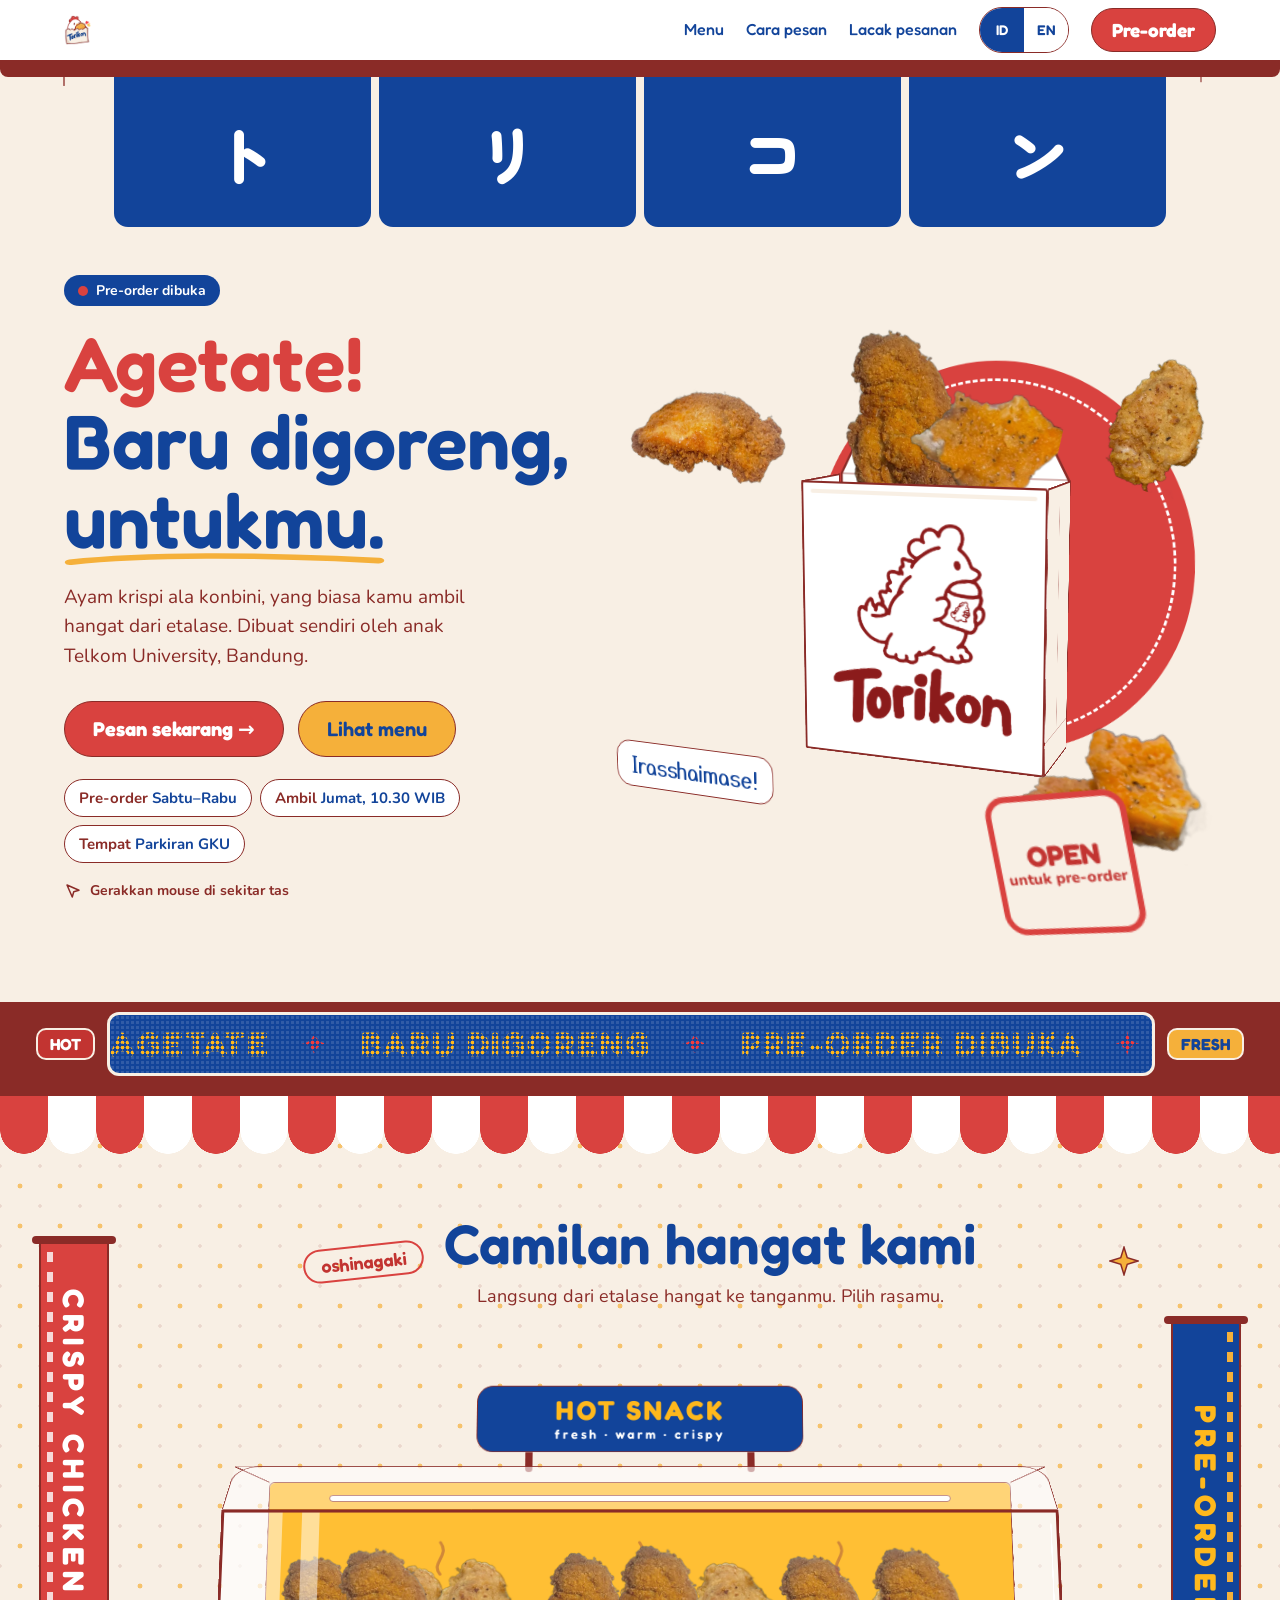
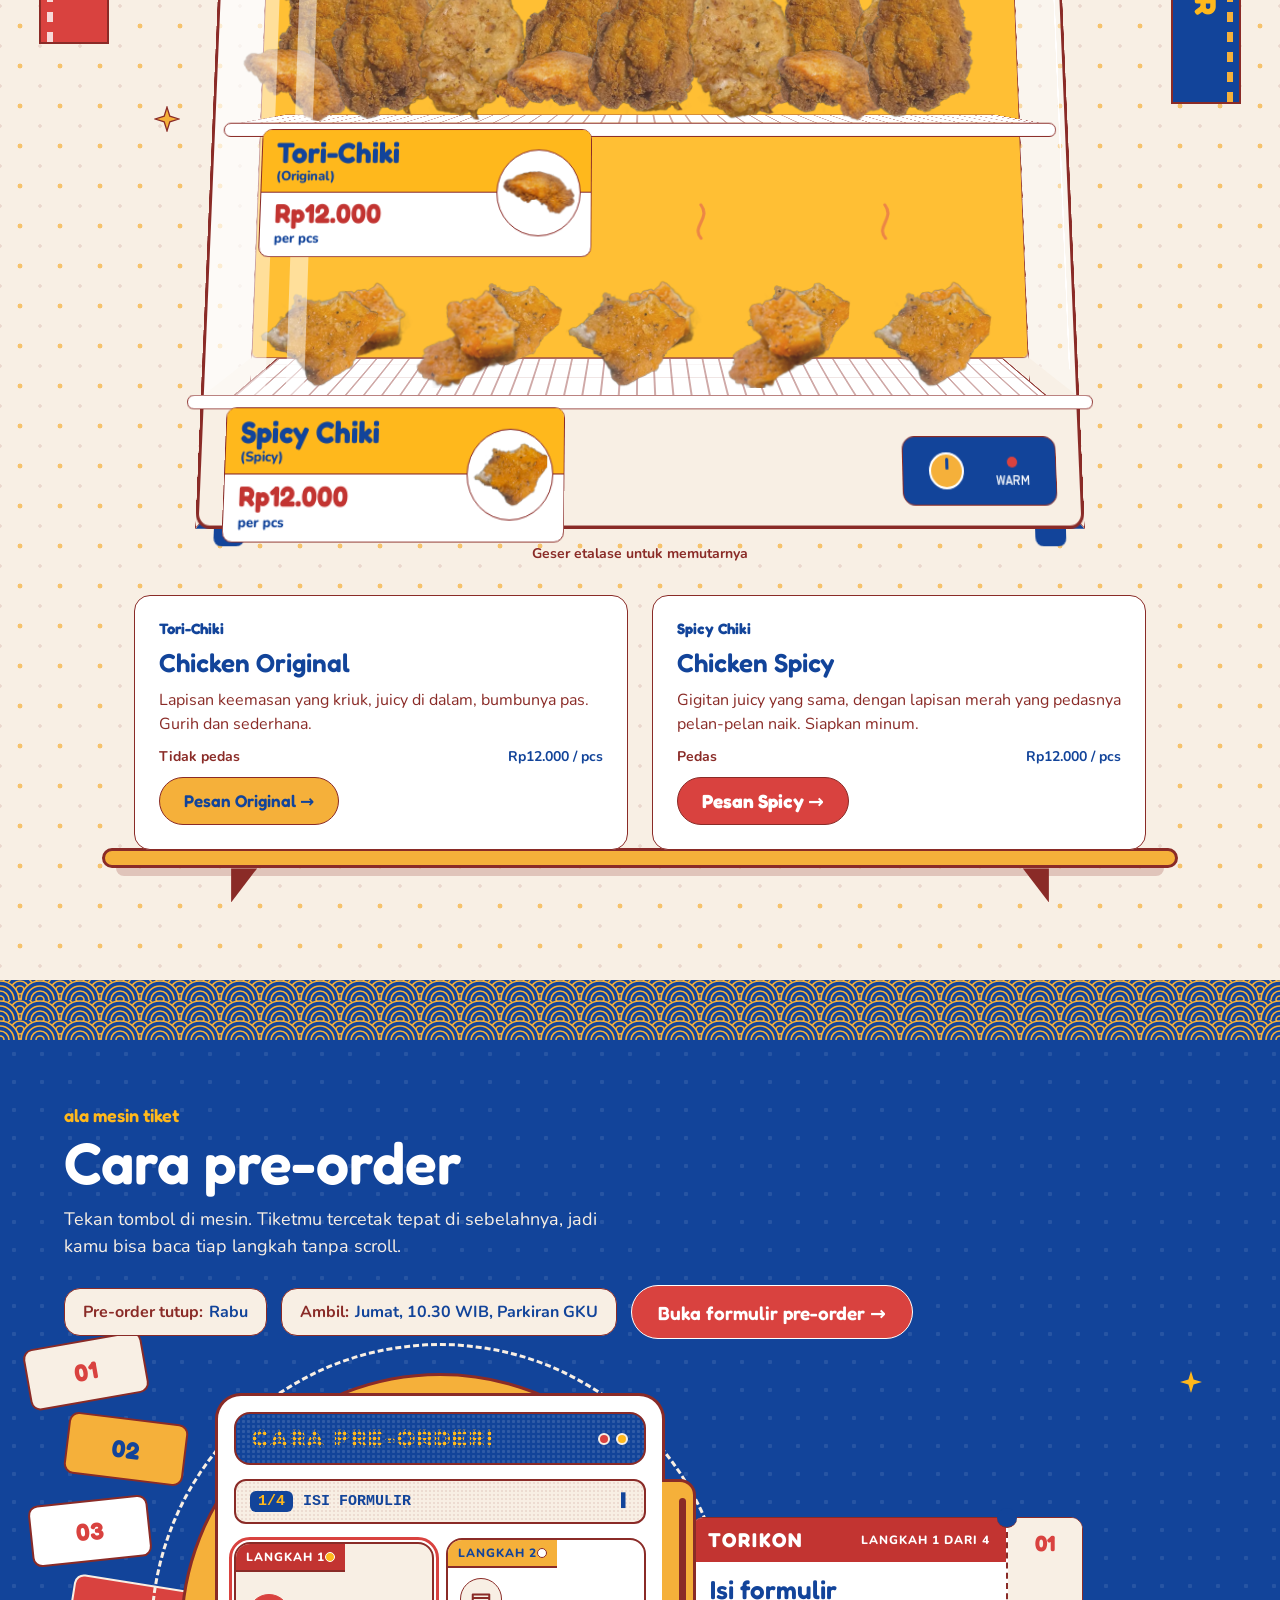
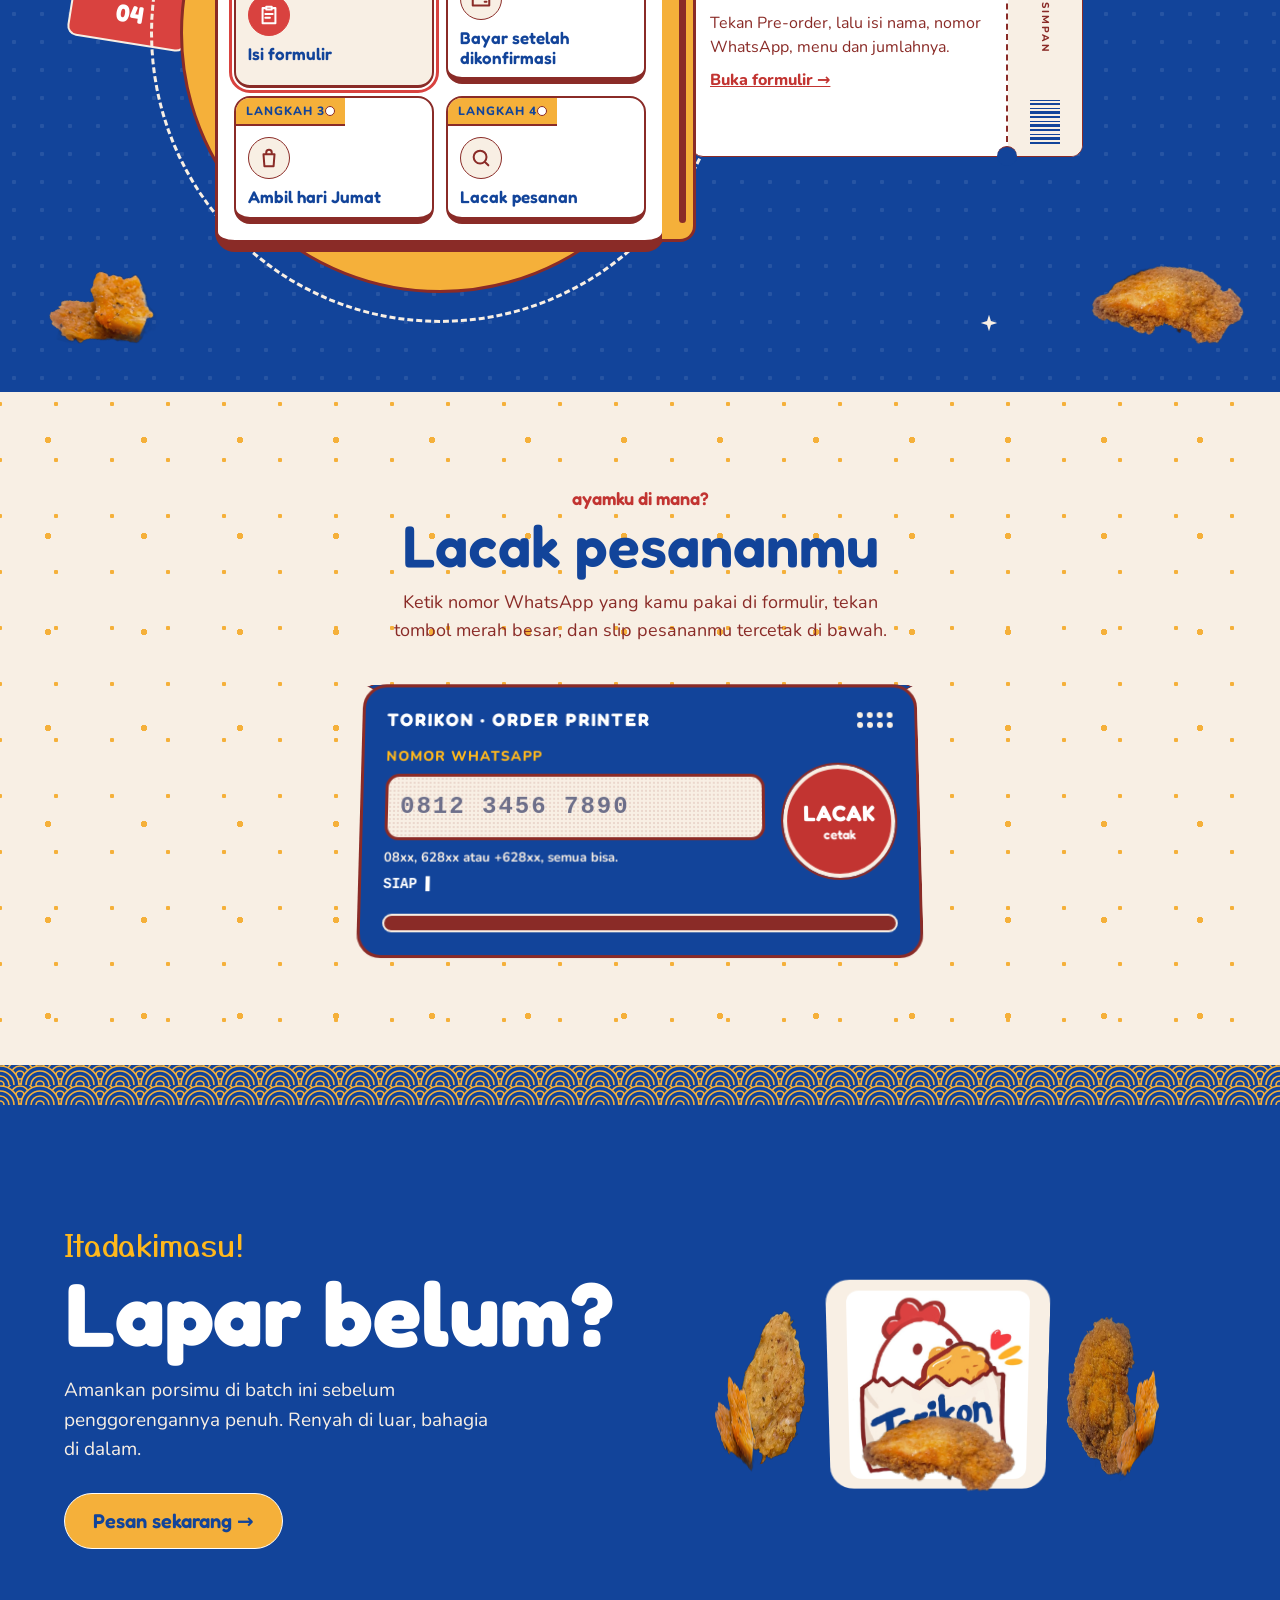
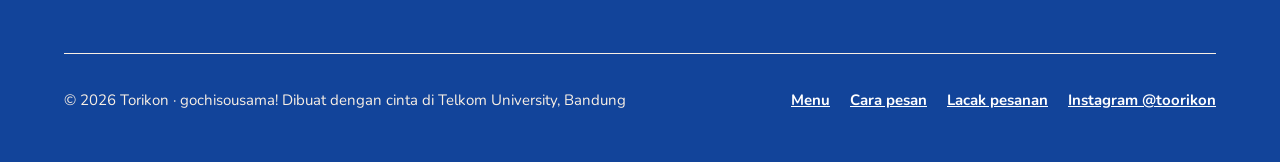
==== commit 23de127a: "perbaiki dikit" ====
--- a/index.html
+++ b/index.html
@@ -37,7 +37,7 @@
 <header class="nav">
   <div class="nav__in">
     <a href="#top" class="jp-brand" data-i18n-label="homeLabel" aria-label="Torikon, ke atas halaman">
-      <img src="assets/wordmark.png" width="94" height="30" alt="Torikon">
+      <img src="assets/logo.png" width="94" height="30" alt="Torikon">
     </a>
     <nav class="nav__links" data-i18n-label="navLabel" aria-label="Navigasi utama">
       <a class="jp-link" href="#menu" data-i18n="navMenu">Menu</a>
--- a/style.css
+++ b/style.css
@@ -173,7 +173,7 @@
 .stage { position: relative; z-index: 1; isolation: isolate; margin-top: 40px; perspective: 1700px; perspective-origin: 50% 0%; padding: 110px 8px 72px; }
 .jp-stage { cursor: grab; touch-action: pan-y; user-select: none; -webkit-user-select: none; }
 .jp-dragging { cursor: grabbing; }
-.warmer { position: relative; max-width: 860px; margin: 0 auto; transform-style: preserve-3d; transform: rotateX(10deg) rotateY(-12deg); }
+.warmer { position: relative; max-width: 860px; margin: 0 auto; transform-style: preserve-3d; transform: rotateX(10deg) rotateY(0deg); }
 .jp-turn { transition: transform .6s cubic-bezier(.2,1.2,.4,1); will-change: transform; }
 .jp-dragging .jp-turn { transition: none; }
 .placard { position: absolute; bottom: 100%; left: 50%; width: 360px; max-width: 80%; transform: translateX(-50%) translateZ(-110px); transform-style: preserve-3d; display: flex; flex-direction: column; align-items: center; }
@@ -489,7 +489,8 @@
 .printer { position: relative; max-width: 560px; margin: 0 auto; transform-style: preserve-3d; transform: rotateX(8deg); }
 .printer__top { position: absolute; top: 0; left: 0; right: 0; height: 120px; transform-origin: top; transform: rotateX(-90deg); background: var(--torikon-navy); border: 2px solid var(--outline-maroon); border-radius: 24px 24px 0 0; }
 .printer__top i { position: absolute; left: 12%; right: 12%; top: 50px; height: 10px; border-radius: var(--radius-pill); background: var(--outline-maroon); }
-.printer__body { position: relative; background: var(--torikon-navy); border: 3px solid var(--outline-maroon); border-radius: 24px; padding: 22px; display: flex; flex-direction: column; gap: 16px; }
+/* lifted 1px above the 3D top so taps on the LACAK button land on the button (the press scale broke hit-testing in the tilted 3D context) */
+.printer__body { transform: translateZ(1px); position: relative; background: var(--torikon-navy); border: 3px solid var(--outline-maroon); border-radius: 24px; padding: 22px; display: flex; flex-direction: column; gap: 16px; }
 .printer__title { display: flex; align-items: center; justify-content: space-between; gap: 12px; font: 700 18px/1.2 var(--font-display); color: #fff; letter-spacing: 2px; }
 .printer__dots { display: inline-grid; grid-template-columns: repeat(4, 6px); gap: 4px; }
 .printer__dots i { width: 6px; height: 6px; border-radius: 50%; background: var(--bag-cream); }
@@ -533,7 +534,7 @@
 .pill--done { background: var(--bag-cream); color: var(--torikon-navy); }
 .order__items { margin-top: 10px; font: 600 21px/1.3 var(--font-display); color: var(--torikon-navy); }
 .order__msg { margin-top: 2px; font-size: 16px; color: var(--outline-maroon); }
-.stages { position: relative; margin: 26px 12px 0; height: 64px; }
+.stages { position: relative; margin: 56px 12px 0; height: 64px; }
 .stages__track { position: absolute; left: 0; right: 0; top: 14px; height: 10px; border-radius: var(--radius-pill); background: var(--bag-cream); border: var(--line); }
 .stages__bar { position: absolute; left: 0; top: 14px; height: 10px; border-radius: var(--radius-pill); background: var(--torikon-navy); }
 .jp-bar { transform-origin: left; animation: jpGrow 1.2s cubic-bezier(.3,1.2,.4,1) both 1.3s; }
